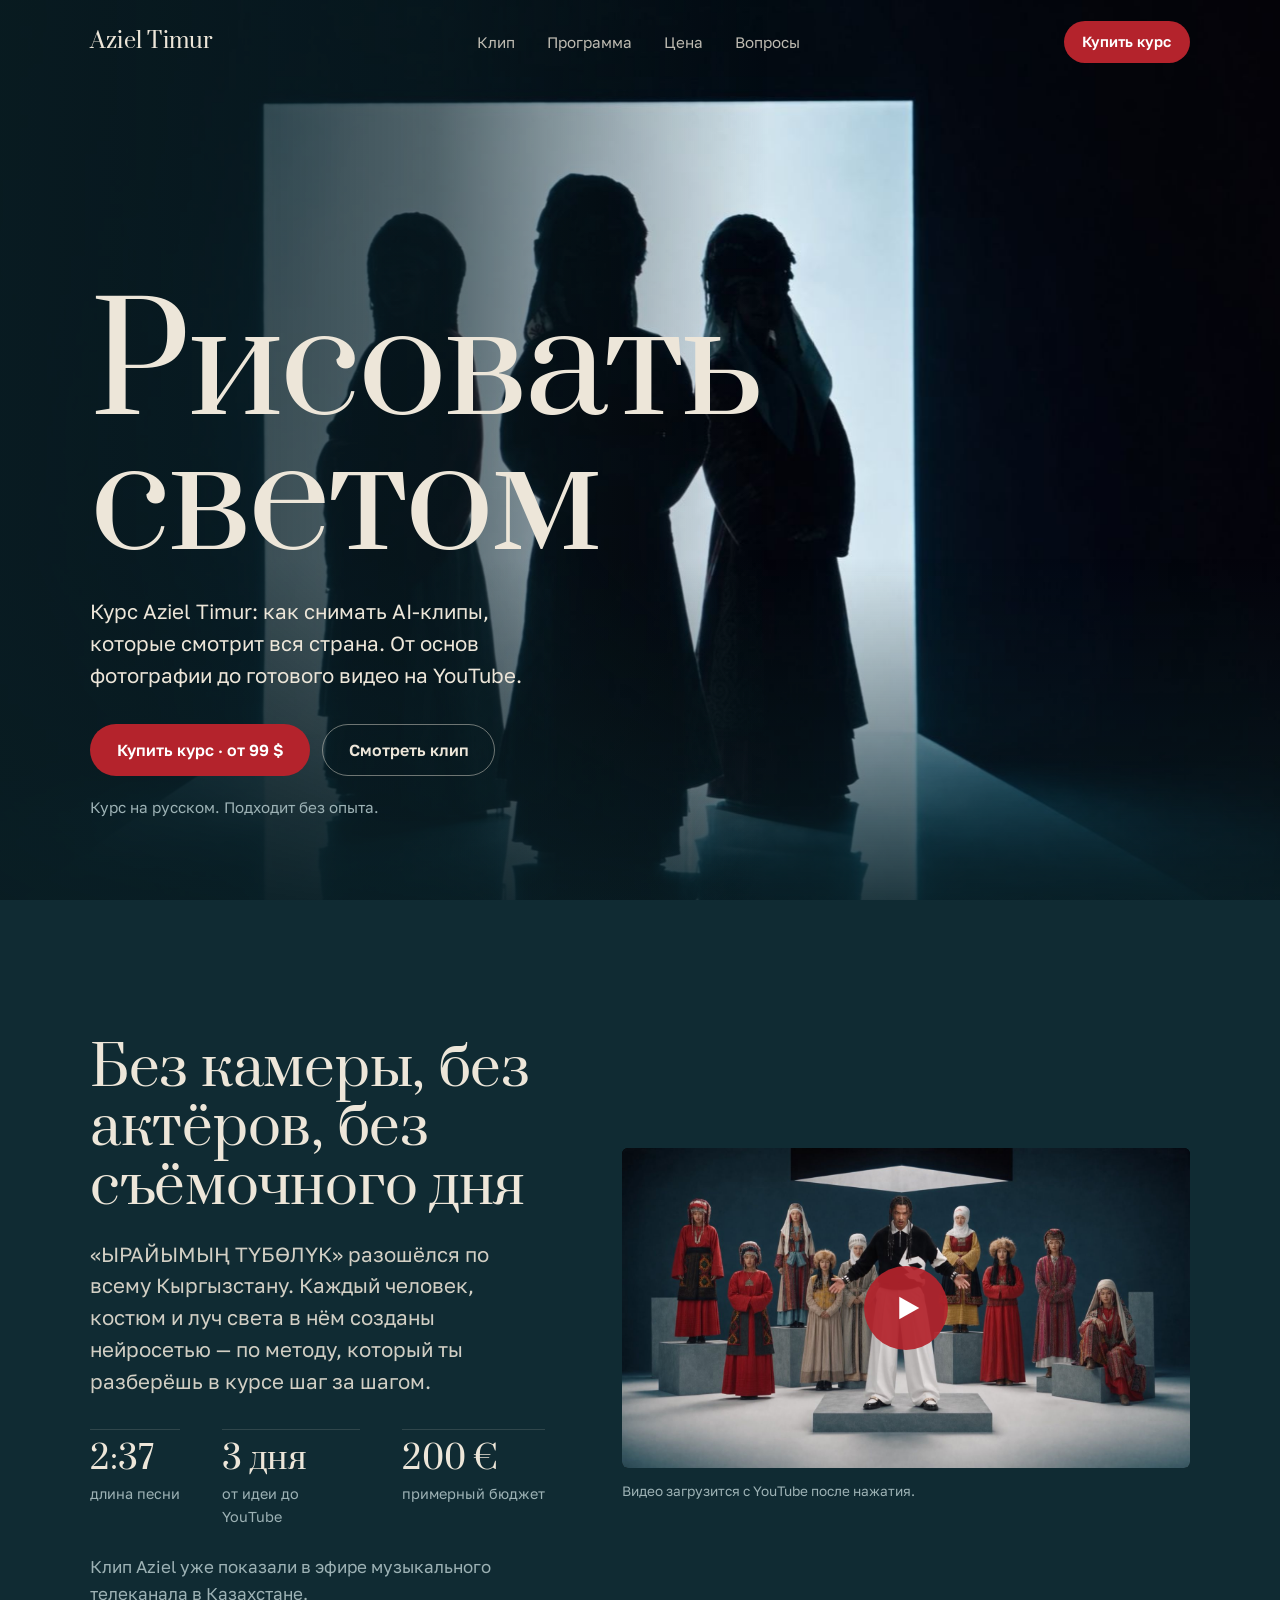
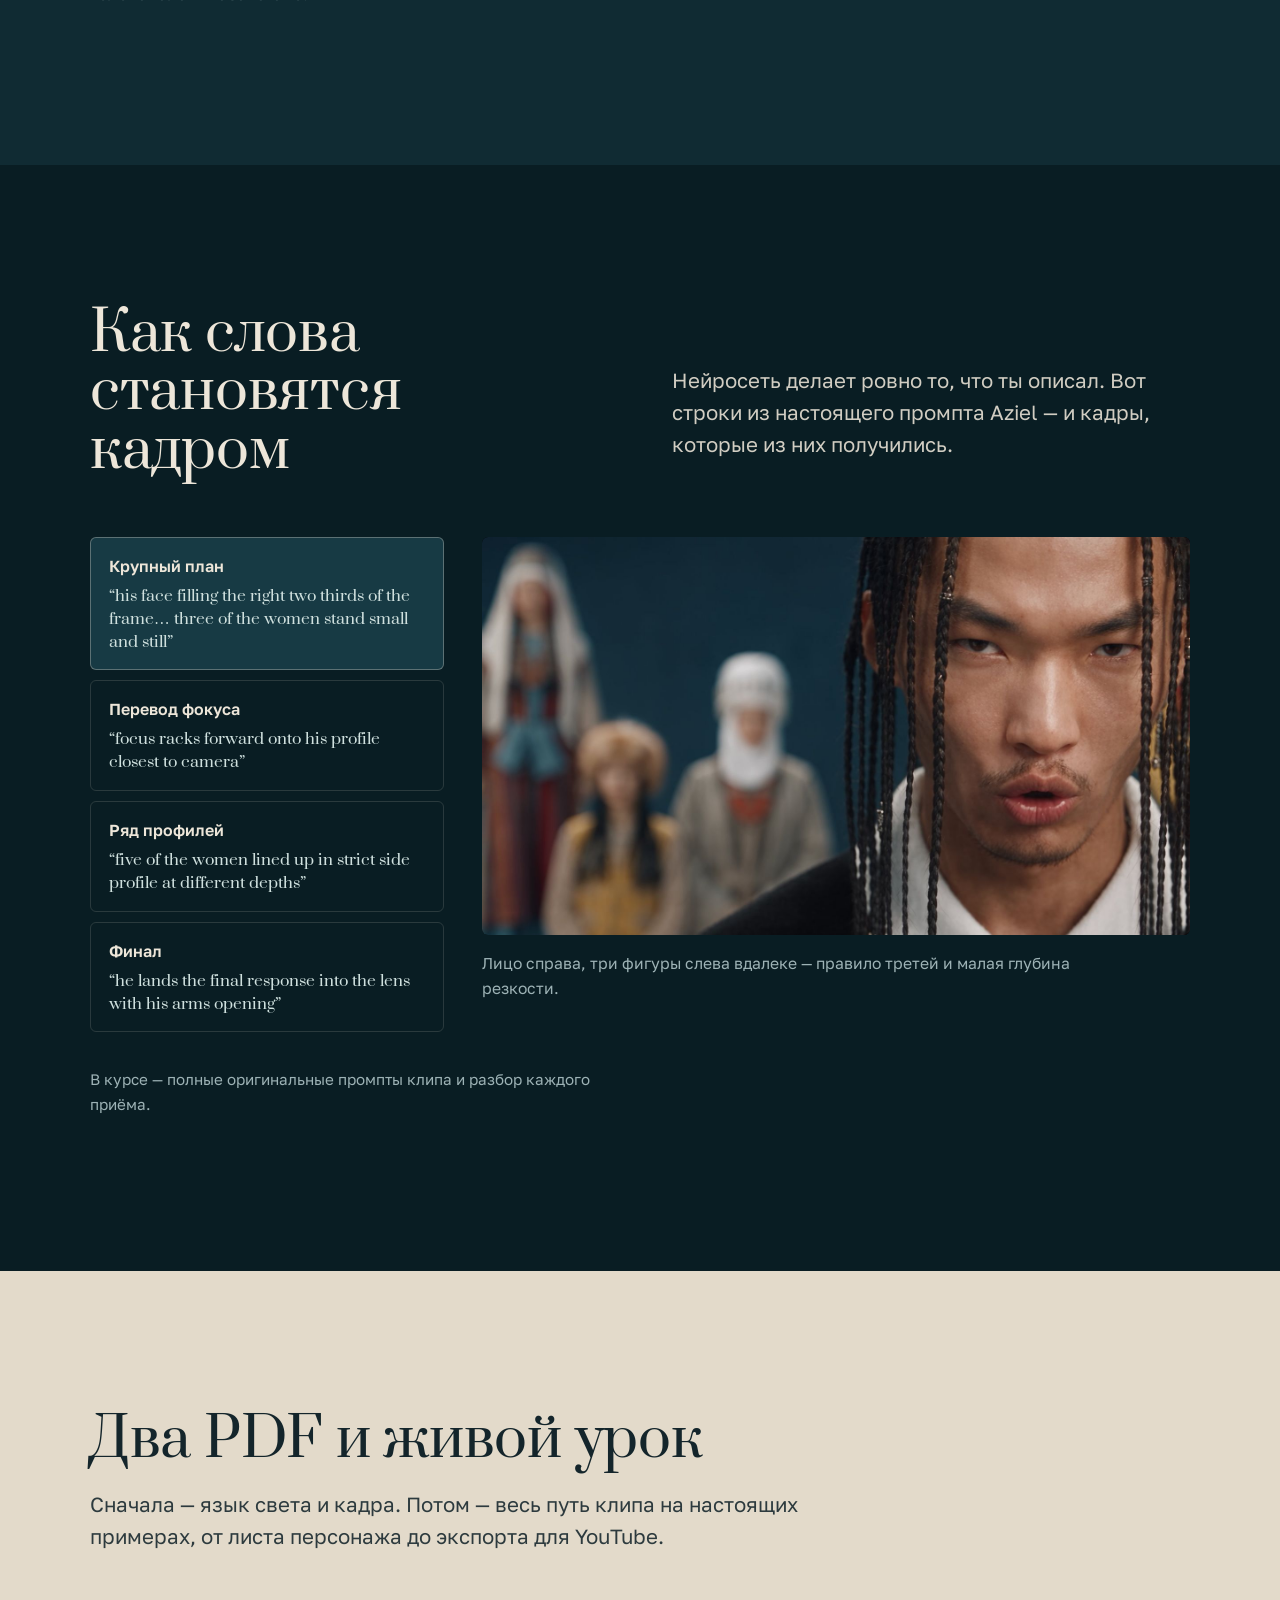
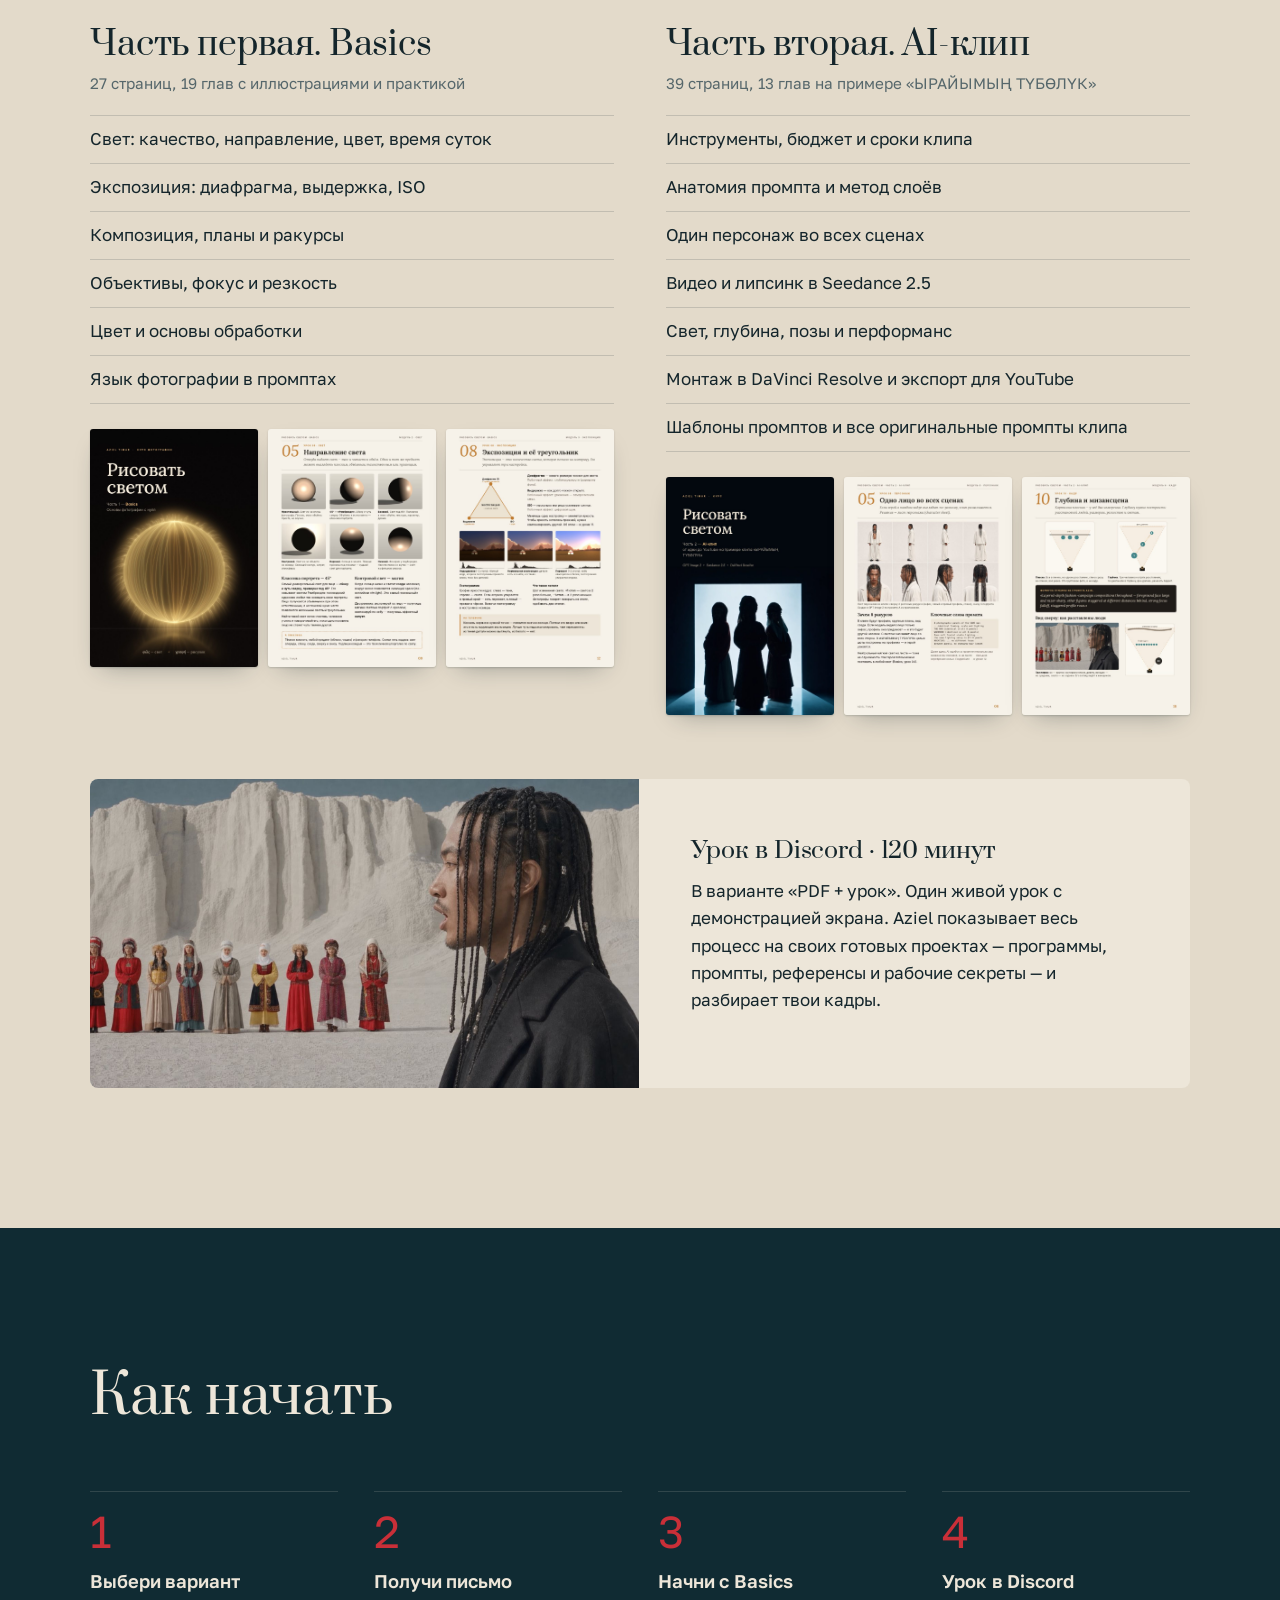
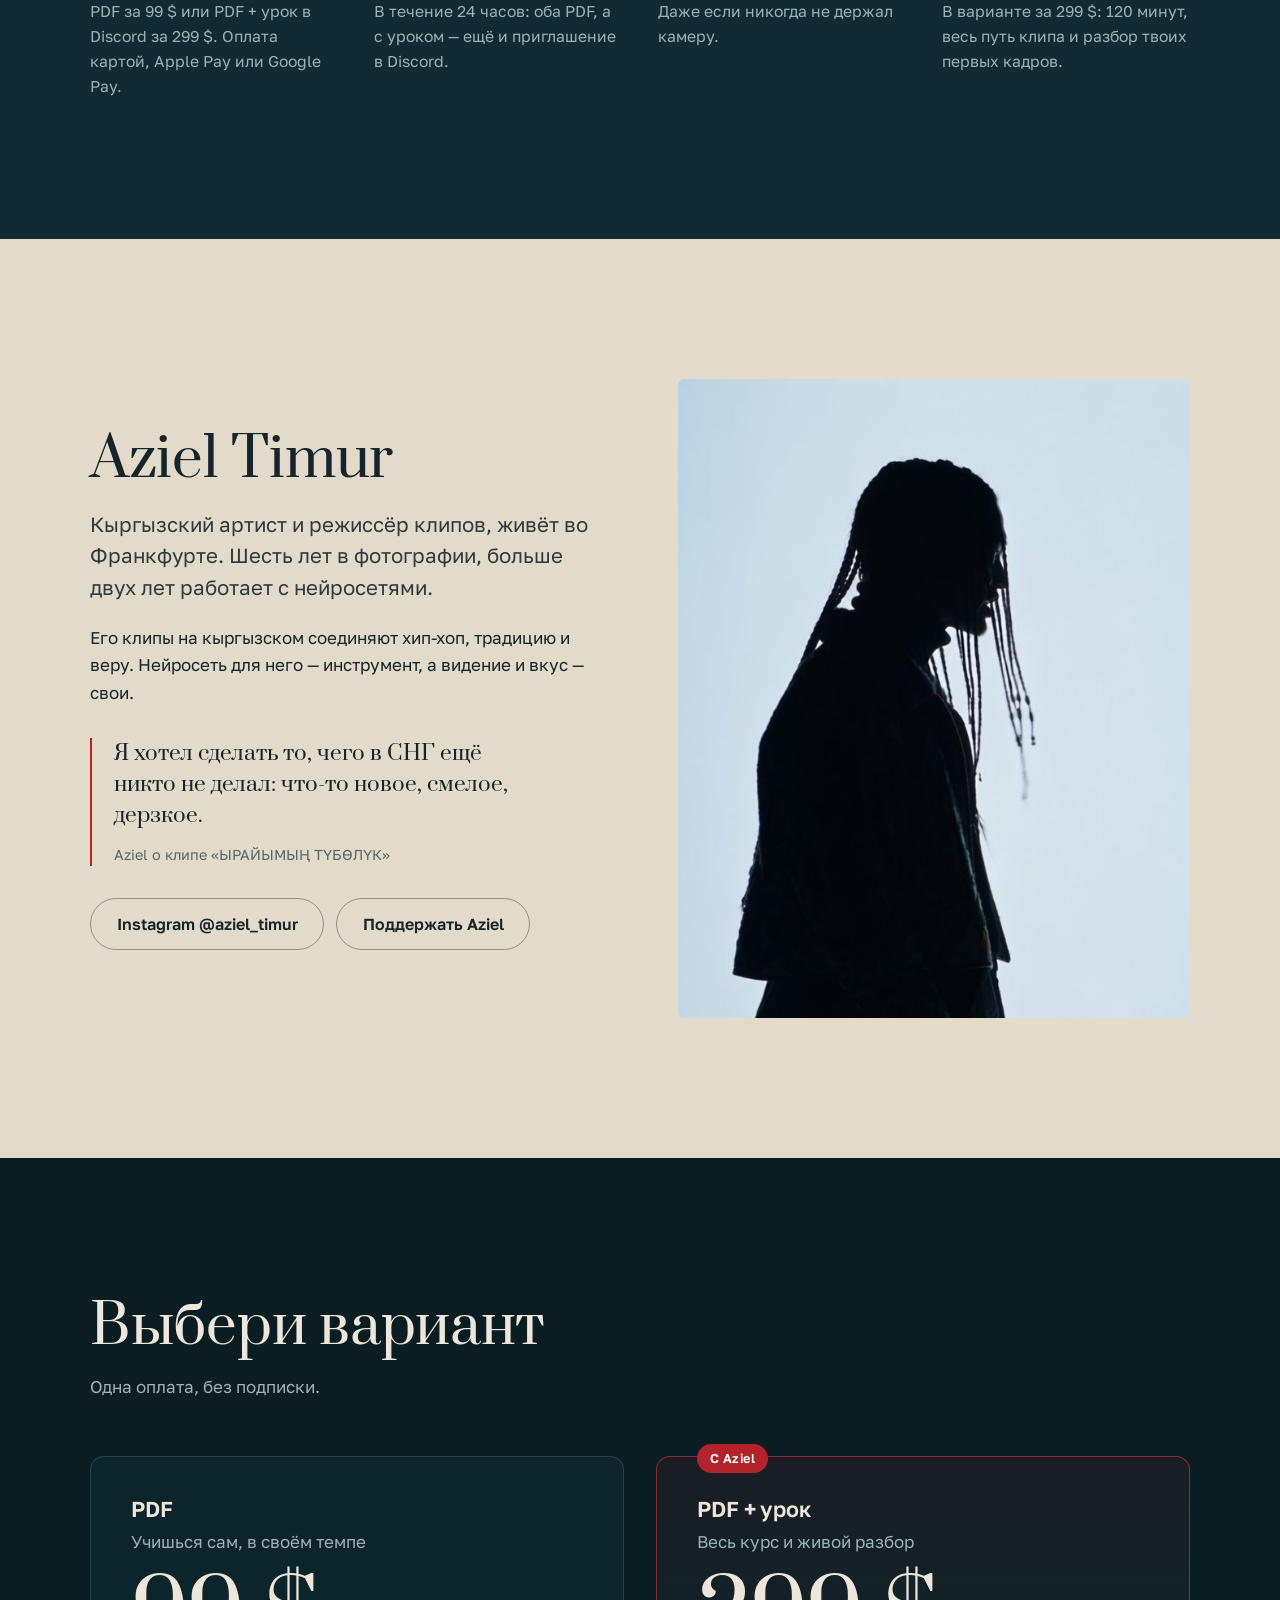
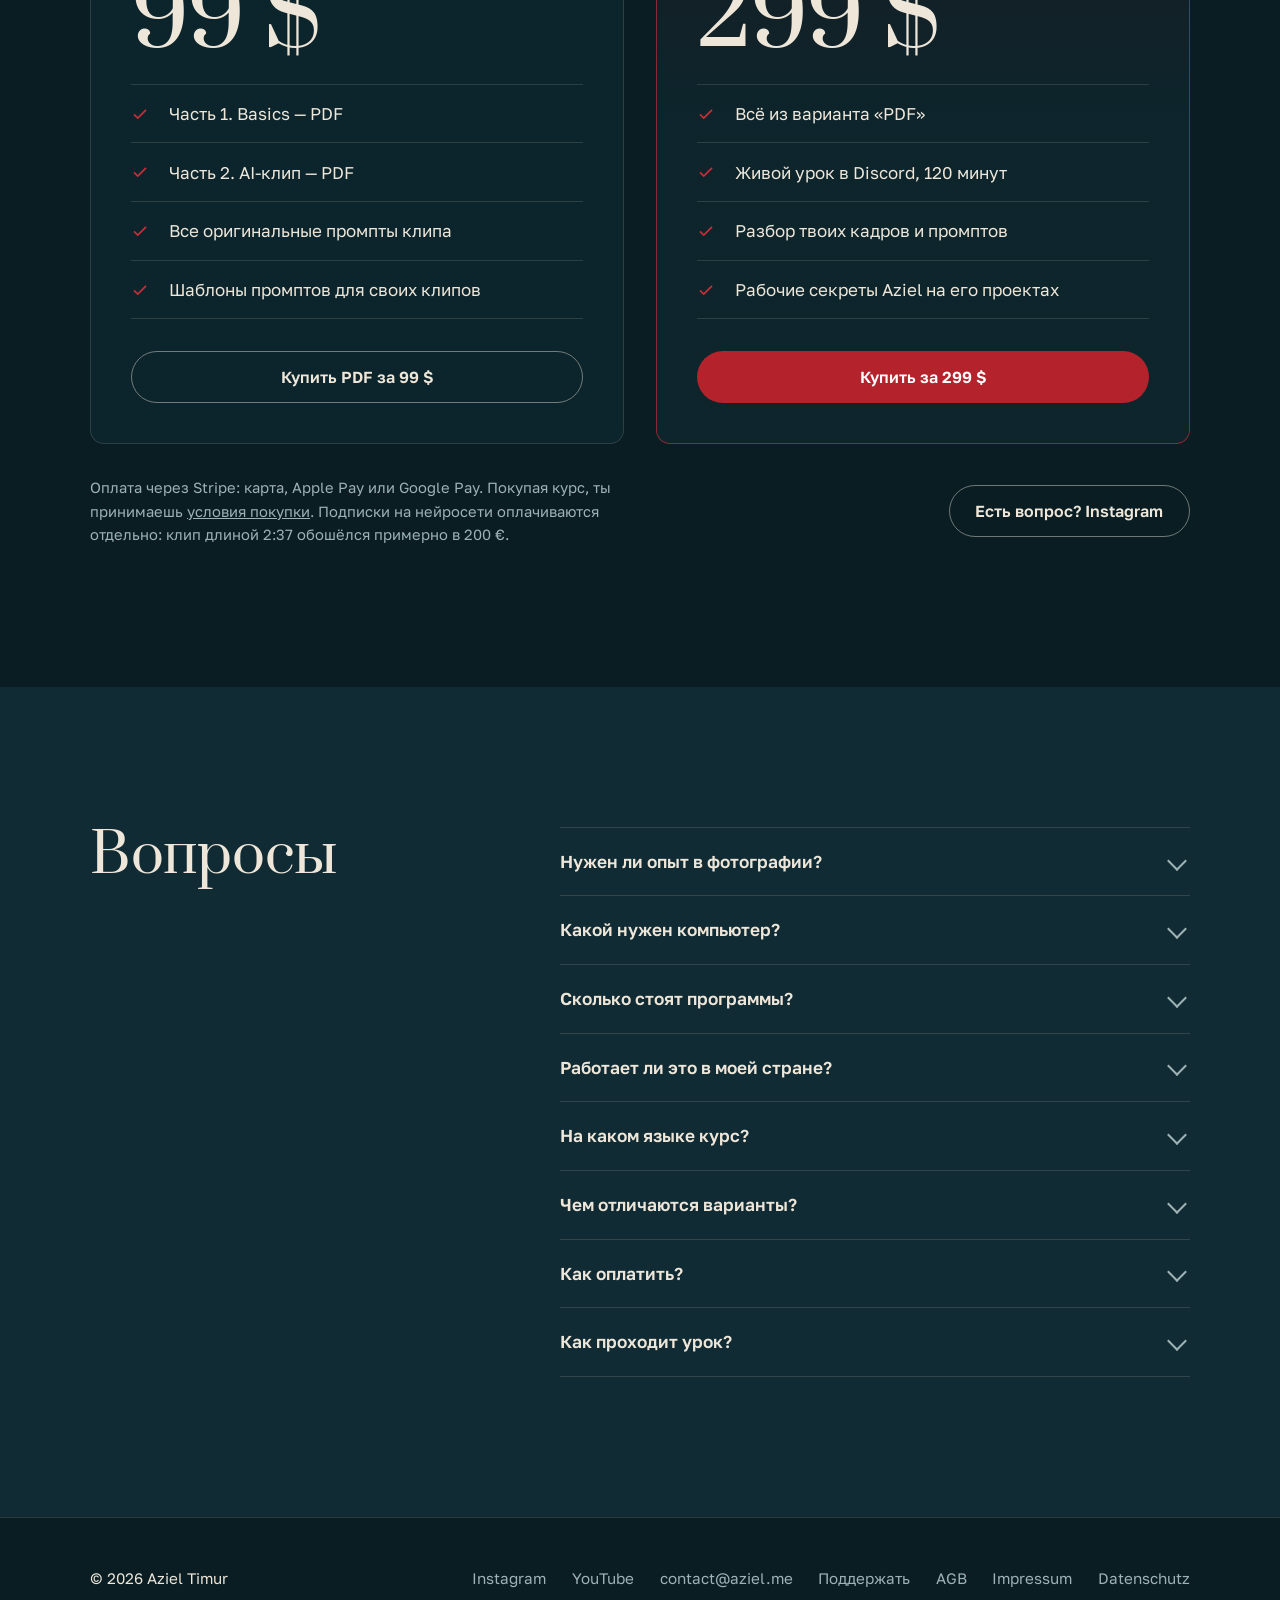
==== index.html @ 2e93e38a "Zwei Varianten: PDF (99 $) und PDF + Lektion (299 $) – vorbereitet - Preisblock mit zwei Karten, Her" ====
<!doctype html>
<html lang="ru">
<head>
<meta charset="utf-8">
<meta name="viewport" content="width=device-width, initial-scale=1">
<title>Рисовать светом — курс Aziel Timur по AI-клипам</title>
<meta name="description" content="Курс Aziel Timur: от основ фотографии до AI-клипа на YouTube. Два PDF и живой урок в Discord на 120 минут на примере клипа «ЫРАЙЫМЫҢ ТҮБӨЛҮК».">
<meta name="theme-color" content="#091D23">
<link rel="canonical" href="https://aziel.me/">
<meta property="og:type" content="website">
<meta property="og:url" content="https://aziel.me/">
<meta property="og:title" content="Рисовать светом — курс Aziel Timur">
<meta property="og:description" content="Как снимать AI-клипы, которые смотрит вся страна. От основ фотографии до готового видео на YouTube.">
<meta property="og:image" content="https://aziel.me/assets/img/og.jpg">
<meta property="og:locale" content="ru_RU">
<meta name="twitter:card" content="summary_large_image">
<link rel="icon" href="favicon.svg" type="image/svg+xml">
<link rel="preload" href="assets/fonts/prata.woff" as="font" type="font/woff" crossorigin>
<link rel="preload" href="assets/fonts/golos.woff" as="font" type="font/woff" crossorigin>
<link rel="stylesheet" href="assets/css/style.css">
<script type="application/ld+json">
{"@context":"https://schema.org","@type":"Course","name":"Рисовать светом","description":"Курс по фотографии и AI-клипам: два PDF и живой урок в Discord на 120 минут.","inLanguage":"ru","provider":{"@type":"Person","name":"Aziel Timur","url":"https://aziel.me","sameAs":["https://www.instagram.com/aziel_timur"]},"offers":{"@type":"AggregateOffer","lowPrice":"99","highPrice":"299","offerCount":"2","priceCurrency":"USD","url":"https://aziel.me/#price","availability":"https://schema.org/InStock"}}
</script>
</head>
<body>
<a class="skip" href="#main">К содержанию</a>

<header class="nav">
  <div class="wrap">
    <a class="logo" href="#top">Aziel Timur</a>
    <ul>
      <li><a href="#clip">Клип</a></li>
      <li><a href="#program">Программа</a></li>
      <li><a href="#price">Цена</a></li>
      <li><a href="#faq">Вопросы</a></li>
    </ul>
    <a class="btn btn-red" href="#price">Купить курс</a>
  </div>
</header>

<main id="main">

<section class="hero" id="top">
  <picture>
    <source media="(max-width:700px)" srcset="assets/img/hero-portal-m.jpg">
    <img src="assets/img/hero-portal.jpg" alt="Три женщины в кыргызских национальных костюмах — силуэты на фоне светящегося проёма. Кадр из клипа Aziel." fetchpriority="high">
  </picture>
  <div class="wrap">
    <h1>Рисовать светом</h1>
    <p class="lead">Курс Aziel Timur: как снимать AI-клипы, которые смотрит вся страна. От основ фотографии до готового видео на YouTube.</p>
    <div class="actions">
      <a class="btn btn-red" href="#price">Купить курс · от 99 $</a>
      <a class="btn btn-ghost" href="#clip">Смотреть клип</a>
    </div>
    <p class="note">Курс на русском. Подходит без опыта.</p>
  </div>
</section>

<section class="clip" id="clip">
  <div class="wrap grid">
    <div>
      <h2>Без камеры, без актёров, без съёмочного дня</h2>
      <p class="lead">«ЫРАЙЫМЫҢ ТҮБӨЛҮК» разошёлся по всему Кыргызстану. Каждый человек, костюм и луч света в нём созданы нейросетью — по методу, который ты разберёшь в курсе шаг за шагом.</p>
      <dl class="facts">
        <div><dt>2:37</dt><dd>длина песни</dd></div>
        <div><dt>3 дня</dt><dd>от идеи до YouTube</dd></div>
        <div><dt>200 €</dt><dd>примерный бюджет</dd></div>
      </dl>
      <p class="muted">Клип Aziel уже показали в эфире музыкального телеканала в Казахстане.</p>
    </div>
    <div>
      <div class="video" id="video">
        <button type="button" aria-label="Смотреть клип «ЫРАЙЫМЫҢ ТҮБӨЛҮК» на YouTube">
          <img src="assets/img/clip-final.jpg" alt="" loading="lazy">
          <span class="play"><svg viewBox="0 0 24 24" aria-hidden="true"><path d="M5 3l16 9-16 9z"/></svg></span>
        </button>
      </div>
      <p class="video-cap">Видео загрузится с YouTube после нажатия.</p>
    </div>
  </div>
</section>

<section class="frames" aria-labelledby="frames-h">
  <div class="wrap">
    <div class="head">
      <h2 id="frames-h">Как слова становятся кадром</h2>
      <p class="lead">Нейросеть делает ровно то, что ты описал. Вот строки из настоящего промпта Aziel — и кадры, которые из них получились.</p>
    </div>
    <div class="stage">
      <ul class="picker" role="list">
        <li><button type="button" aria-pressed="true" data-i="0"><span class="name">Крупный план</span><span class="line" lang="en">“his face filling the right two thirds of the frame… three of the women stand small and still”</span></button></li>
        <li><button type="button" aria-pressed="false" data-i="1"><span class="name">Перевод фокуса</span><span class="line" lang="en">“focus racks forward onto his profile closest to camera”</span></button></li>
        <li><button type="button" aria-pressed="false" data-i="2"><span class="name">Ряд профилей</span><span class="line" lang="en">“five of the women lined up in strict side profile at different depths”</span></button></li>
        <li><button type="button" aria-pressed="false" data-i="3"><span class="name">Финал</span><span class="line" lang="en">“he lands the final response into the lens with his arms opening”</span></button></li>
      </ul>
      <figure class="screen">
        <div class="frame">
          <img class="on" src="assets/img/shot-closeup.jpg" alt="Крупный план героя справа, три женщины размыты слева вдалеке">
          <img src="assets/img/shot-rackfocus.jpg" alt="Профиль героя в фокусе, женщины размыты за ним" loading="lazy">
          <img src="assets/img/shot-profiles.jpg" alt="Ряд женских профилей в национальных головных уборах, уходящий в глубину" loading="lazy">
          <img src="assets/img/clip-final.jpg" alt="Герой с раскрытыми руками перед девятью женщинами в студии" loading="lazy">
        </div>
        <figcaption id="frame-cap" aria-live="polite">Лицо справа, три фигуры слева вдалеке — правило третей и малая глубина резкости.</figcaption>
      </figure>
    </div>
    <p class="foot">В курсе — полные оригинальные промпты клипа и разбор каждого приёма.</p>
  </div>
</section>

<section class="program light" id="program">
  <div class="wrap">
    <h2>Два PDF и живой урок</h2>
    <p class="lead">Сначала — язык света и кадра. Потом — весь путь клипа на настоящих примерах, от листа персонажа до экспорта для YouTube.</p>
    <div class="parts">
      <article class="part">
        <h3>Часть первая. Basics</h3>
        <p class="meta">27 страниц, 19 глав с иллюстрациями и практикой</p>
        <ul>
          <li>Свет: качество, направление, цвет, время суток</li>
          <li>Экспозиция: диафрагма, выдержка, ISO</li>
          <li>Композиция, планы и ракурсы</li>
          <li>Объективы, фокус и резкость</li>
          <li>Цвет и основы обработки</li>
          <li>Язык фотографии в промптах</li>
        </ul>
        <div class="pages">
          <img src="assets/img/p1-1.jpg" alt="Обложка первой части курса" loading="lazy">
          <img src="assets/img/p1-9.jpg" alt="Страница главы о направлении света" loading="lazy">
          <img src="assets/img/p1-12.jpg" alt="Страница главы об экспозиции" loading="lazy">
        </div>
      </article>
      <article class="part">
        <h3>Часть вторая. AI-клип</h3>
        <p class="meta">39 страниц, 13 глав на примере «ЫРАЙЫМЫҢ ТҮБӨЛҮК»</p>
        <ul>
          <li>Инструменты, бюджет и сроки клипа</li>
          <li>Анатомия промпта и метод слоёв</li>
          <li>Один персонаж во всех сценах</li>
          <li>Видео и липсинк в Seedance 2.5</li>
          <li>Свет, глубина, позы и перформанс</li>
          <li>Монтаж в DaVinci Resolve и экспорт для YouTube</li>
          <li>Шаблоны промптов и все оригинальные промпты клипа</li>
        </ul>
        <div class="pages">
          <img src="assets/img/p2-1.jpg" alt="Обложка второй части курса" loading="lazy">
          <img src="assets/img/p2-8.jpg" alt="Страница главы о листе персонажа" loading="lazy">
          <img src="assets/img/p2-18.jpg" alt="Страница главы о глубине кадра" loading="lazy">
        </div>
      </article>
    </div>
    <div class="live">
      <img src="assets/img/desert-planes.jpg" alt="Герой в профиле на первом плане, девять женщин в национальных костюмах перед меловой скалой" loading="lazy">
      <div class="txt">
        <h3>Урок в Discord · 120 минут</h3>
        <p>В варианте «PDF + урок». Один живой урок с демонстрацией экрана. Aziel показывает весь процесс на своих готовых проектах — программы, промпты, референсы и рабочие секреты — и разбирает твои кадры.</p>
      </div>
    </div>
  </div>
</section>

<section class="how" aria-labelledby="how-h">
  <div class="wrap">
    <h2 id="how-h">Как начать</h2>
    <ol class="steps">
      <li><h3>Выбери вариант</h3><p>PDF за 99 $ или PDF + урок в Discord за 299 $. Оплата картой, Apple Pay или Google Pay.</p></li>
      <li><h3>Получи письмо</h3><p>В течение 24 часов: оба PDF, а с уроком — ещё и приглашение в Discord.</p></li>
      <li><h3>Начни с Basics</h3><p>Даже если никогда не держал камеру.</p></li>
      <li><h3>Урок в Discord</h3><p>В варианте за 299 $: 120 минут, весь путь клипа и разбор твоих первых кадров.</p></li>
    </ol>
  </div>
</section>

<section class="about light" aria-labelledby="about-h">
  <div class="wrap grid">
    <div>
      <h2 id="about-h">Aziel Timur</h2>
      <p class="lead" style="margin-top:1.2rem">Кыргызский артист и режиссёр клипов, живёт во Франкфурте. Шесть лет в фотографии, больше двух лет работает с нейросетями.</p>
      <p>Его клипы на кыргызском соединяют хип-хоп, традицию и веру. Нейросеть для него — инструмент, а видение и вкус — свои.</p>
      <blockquote>Я хотел сделать то, чего в СНГ ещё никто не делал: что-то новое, смелое, дерзкое.<footer>Aziel о клипе «ЫРАЙЫМЫҢ ТҮБӨЛҮК»</footer></blockquote>
      <p style="margin-top:2rem; display:flex; flex-wrap:wrap; gap:12px"><a class="btn btn-ghost" href="https://www.instagram.com/aziel_timur" rel="noopener">Instagram @aziel_timur</a><a class="btn btn-ghost" href="support/">Поддержать Aziel</a></p>
    </div>
    <figure><img src="assets/img/about-silhouette.jpg" alt="Силуэт героя клипов Aziel на фоне светлого неба — кадр из клипа «ПАДЫШАМ»" loading="lazy"></figure>
  </div>
</section>

<section class="price" id="price" aria-labelledby="price-h">
  <div class="wrap">
    <h2 id="price-h">Выбери вариант</h2>
    <p class="muted" style="margin-top:1rem">Одна оплата, без подписки.</p>
    <div class="plans">
      <article class="plan">
        <h3>PDF</h3>
        <p class="plan-sub">Учишься сам, в своём темпе</p>
        <div class="amount">99 $</div>
        <ul class="incl">
          <li><svg viewBox="0 0 24 24" aria-hidden="true"><path d="M4 12.5l5 5L20 6.5"/></svg><span>Часть 1. Basics — PDF</span></li>
          <li><svg viewBox="0 0 24 24" aria-hidden="true"><path d="M4 12.5l5 5L20 6.5"/></svg><span>Часть 2. AI-клип — PDF</span></li>
          <li><svg viewBox="0 0 24 24" aria-hidden="true"><path d="M4 12.5l5 5L20 6.5"/></svg><span>Все оригинальные промпты клипа</span></li>
          <li><svg viewBox="0 0 24 24" aria-hidden="true"><path d="M4 12.5l5 5L20 6.5"/></svg><span>Шаблоны промптов для своих клипов</span></li>
        </ul>
        <div class="actions">
          <a class="btn btn-ghost" href="PDF_LINK" rel="noopener">Купить PDF за 99 $</a>
        </div>
      </article>
      <article class="plan plan-main">
        <span class="plan-tag">С Aziel</span>
        <h3>PDF + урок</h3>
        <p class="plan-sub">Весь курс и живой разбор</p>
        <div class="amount">299 $</div>
        <ul class="incl">
          <li><svg viewBox="0 0 24 24" aria-hidden="true"><path d="M4 12.5l5 5L20 6.5"/></svg><span>Всё из варианта «PDF»</span></li>
          <li><svg viewBox="0 0 24 24" aria-hidden="true"><path d="M4 12.5l5 5L20 6.5"/></svg><span>Живой урок в Discord, 120 минут</span></li>
          <li><svg viewBox="0 0 24 24" aria-hidden="true"><path d="M4 12.5l5 5L20 6.5"/></svg><span>Разбор твоих кадров и промптов</span></li>
          <li><svg viewBox="0 0 24 24" aria-hidden="true"><path d="M4 12.5l5 5L20 6.5"/></svg><span>Рабочие секреты Aziel на его проектах</span></li>
        </ul>
        <div class="actions">
          <a class="btn btn-red" href="https://buy.stripe.com/cNidR94eJ7K4avBf6o7Re00?locale=ru" rel="noopener">Купить за 299 $</a>
        </div>
      </article>
    </div>
    <div class="plans-foot">
      <p class="small">Оплата через Stripe: карта, Apple Pay или Google Pay. Покупая курс, ты принимаешь <a href="agb.html#ru">условия покупки</a>. Подписки на нейросети оплачиваются отдельно: клип длиной 2:37 обошёлся примерно в 200 €.</p>
      <a class="btn btn-ghost" href="https://ig.me/m/aziel_timur" rel="noopener">Есть вопрос? Instagram</a>
    </div>
  </div>
</section>

<section class="faq" id="faq" aria-labelledby="faq-h">
  <div class="wrap grid">
    <h2 id="faq-h">Вопросы</h2>
    <div>
      <details><summary>Нужен ли опыт в фотографии?</summary><p>Нет. Часть 1 начинается с нуля: что такое свет, кадр и экспозиция. Этот язык потом превращается в точные промпты.</p></details>
      <details><summary>Какой нужен компьютер?</summary><p>Mac или Windows. Картинки и видео генерируются в браузере — в Adobe Firefly и Higgsfield, монтаж — в бесплатной версии DaVinci Resolve.</p></details>
      <details><summary>Сколько стоят программы?</summary><p>Firefly: 4000 кредитов за 10 €, это около 50 кадров. Higgsfield: тариф Ultra за 79 $ в месяц. DaVinci Resolve — бесплатно. В курсе есть формула, по которой ты посчитаешь бюджет своего клипа.</p></details>
      <details><summary>Работает ли это в моей стране?</summary><p>Доступ к сервисам зависит от страны. Seedance — модель ByteDance, в Китае она доступна через сервис 即梦 (Jimeng). Напиши Aziel, где ты находишься, — он подскажет, с чего начать.</p></details>
      <details><summary>На каком языке курс?</summary><p>PDF и урок — на русском. Промпты пишутся на английском, текст песни — на языке песни.</p></details>
      <details><summary>Чем отличаются варианты?</summary><p>«PDF» — обе части курса, все промпты и шаблоны: учишься сам. «PDF + урок» — плюс 2 часа в Discord с Aziel: он показывает процесс на своих проектах и разбирает твои кадры. Начал с PDF и захотел урок — напиши Aziel.</p></details>
      <details><summary>Как оплатить?</summary><p>Кнопкой «Купить» в нужном варианте: картой, Apple Pay или Google Pay через Stripe. Stripe может показать цену в твоей валюте. Если карта не проходит, напиши Aziel в Instagram — найдёте другой способ.</p></details>
      <details><summary>Как проходит урок?</summary><p>Один урок на 120 минут в Discord, с демонстрацией экрана. Время выбираете вместе. Aziel показывает весь процесс на своих готовых проектах — от листа персонажа до монтажа — и отвечает на вопросы.</p></details>
    </div>
  </div>
</section>

</main>

<footer class="site">
  <div class="wrap">
    <span>© 2026 Aziel Timur</span>
    <nav aria-label="Контакты и правовая информация">
      <a href="https://www.instagram.com/aziel_timur" rel="noopener">Instagram</a>
      <a href="https://www.youtube.com/watch?v=KwhI8lrwSGo" rel="noopener">YouTube</a>
      <a href="mailto:contact@aziel.me">contact@aziel.me</a>
      <a href="support/">Поддержать</a>
      <a href="agb.html">AGB</a>
      <a href="impressum.html">Impressum</a>
      <a href="datenschutz.html">Datenschutz</a>
    </nav>
  </div>
</footer>

<script src="assets/js/main.js" defer></script>
</body>
</html>
---- assets/css/style.css ----
/* Aziel Timur — «Рисовать светом» */
@font-face{ font-family:"Prata"; src:url("../fonts/prata.woff") format("woff"); font-weight:400; font-style:normal; font-display:swap }
@font-face{ font-family:"Golos Text"; src:url("../fonts/golos.woff") format("woff"); font-weight:400 900; font-style:normal; font-display:swap }

:root{
  --petrol:#102B33;
  --petrol-deep:#091D23;
  --petrol-raise:#173A44;
  --bone:#EDE6D9;
  --chalk:#E3DACA;
  --ink:#14252B;
  --mist:#9DB2B5;
  --crimson:#B4232C;
  --crimson-hi:#C92F38;
  --line-dark:rgba(237,230,217,.14);
  --line-light:rgba(20,37,43,.16);
  --serif:"Prata", Georgia, serif;
  --sans:"Golos Text", system-ui, -apple-system, "Segoe UI", sans-serif;
  --wrap:1180px;
  --gut:clamp(16px, 4vw, 40px);
}
*{ box-sizing:border-box }
html{ scroll-behavior:smooth; -webkit-text-size-adjust:100% }
@media (prefers-reduced-motion:reduce){ html{ scroll-behavior:auto } }
body{ margin:0; background:var(--petrol); color:var(--bone); font-family:var(--sans); font-size:1.0625rem; line-height:1.6; -webkit-font-smoothing:antialiased }
img{ max-width:100%; display:block }
a{ color:inherit }
:focus-visible{ outline:2px solid var(--bone); outline-offset:3px; border-radius:2px }
.light :focus-visible{ outline-color:var(--ink) }
.wrap{ max-width:var(--wrap); margin:0 auto; padding:0 var(--gut) }
.skip{ position:absolute; left:-999px; top:8px; background:var(--bone); color:var(--ink); padding:8px 14px; z-index:50 }
.skip:focus{ left:8px }

h1,h2,h3{ font-family:var(--serif); font-weight:400; margin:0; letter-spacing:-.005em }
h2{ font-size:clamp(2rem, 4.6vw, 3.4rem); line-height:1.08; max-width:18ch }
h3{ font-size:1.45rem; line-height:1.2 }
p{ margin:0 0 1em; max-width:62ch }
.lead{ font-size:clamp(1.1rem, 1.6vw, 1.3rem); line-height:1.55; color:var(--bone); opacity:.88 }
.muted{ color:var(--mist) }
section{ padding:clamp(72px, 11vw, 140px) 0 }

/* buttons */
.btn{ display:inline-flex; align-items:center; justify-content:center; gap:.6em; min-height:52px; padding:0 1.6em; border-radius:999px;
  font:600 1rem/1 var(--sans); text-decoration:none; border:1.5px solid transparent; cursor:pointer; transition:background .2s, color .2s, border-color .2s }
.btn-red{ background:var(--crimson); color:#fff }
.btn-red:hover{ background:var(--crimson-hi) }
.btn-ghost{ border-color:rgba(237,230,217,.45); color:var(--bone); background:transparent }
.btn-ghost:hover{ border-color:var(--bone); background:rgba(237,230,217,.06) }
.light .btn-ghost{ border-color:rgba(20,37,43,.4); color:var(--ink) }
.light .btn-ghost:hover{ border-color:var(--ink); background:rgba(20,37,43,.05) }

/* nav */
.nav{ position:absolute; inset:0 0 auto 0; z-index:10 }
.nav .wrap{ display:flex; align-items:center; justify-content:space-between; height:84px }
.logo{ font-family:var(--serif); font-size:1.35rem; text-decoration:none; letter-spacing:.01em }
.nav ul{ display:flex; gap:2rem; list-style:none; margin:0; padding:0; font-size:.95rem }
.nav ul a{ text-decoration:none; opacity:.8 }
.nav ul a:hover{ opacity:1 }
.nav .btn{ min-height:42px; padding:0 1.2em; font-size:.92rem }
@media (max-width:860px){ .nav ul{ display:none } }

/* hero */
.hero{ position:relative; min-height:100svh; padding:0; background:var(--petrol-deep); overflow:hidden; display:flex; align-items:flex-end }
.hero picture, .hero picture img{ position:absolute; inset:0; width:100%; height:100%; object-fit:cover; object-position:62% 50% }
.hero::after{ content:""; position:absolute; inset:0; background:
  linear-gradient(90deg, rgba(9,29,35,.92) 0%, rgba(9,29,35,.65) 34%, rgba(9,29,35,0) 60%),
  linear-gradient(0deg, rgba(9,29,35,.85) 0%, rgba(9,29,35,0) 38%) }
.hero .wrap{ position:relative; z-index:2; width:100%; padding-bottom:clamp(48px, 9vh, 110px) }
.hero h1{ font-size:clamp(3.6rem, 11.5vw, 10.5rem); line-height:.92; letter-spacing:-.02em; max-width:7ch }
.hero .lead{ max-width:34ch; margin:1.6rem 0 2rem }
.hero .actions{ display:flex; flex-wrap:wrap; gap:12px }
.hero .note{ margin:1.2rem 0 0; font-size:.95rem; color:var(--mist) }
@media (max-width:700px){
  .hero{ align-items:flex-end }
  .hero picture img{ object-position:50% 30% }
  .hero::after{ background:linear-gradient(0deg, rgba(9,29,35,.97) 0%, rgba(9,29,35,.88) 42%, rgba(9,29,35,.1) 72%) }
}
/* the one orchestrated moment: the light comes on */
@media (prefers-reduced-motion:no-preference){
  .hero picture img{ animation:lightOn 2.4s cubic-bezier(.2,.6,.2,1) both }
  .hero h1, .hero .lead, .hero .actions, .hero .note{ animation:rise 1.1s cubic-bezier(.2,.7,.2,1) both }
  .hero .lead{ animation-delay:.35s } .hero .actions{ animation-delay:.5s } .hero .note{ animation-delay:.6s }
}
@keyframes lightOn{ from{ filter:brightness(.15) saturate(.6) } to{ filter:none } }
@keyframes rise{ from{ opacity:0; transform:translateY(18px) } to{ opacity:1; transform:none } }

/* clip */
.clip .grid{ display:grid; grid-template-columns:1fr 1.25fr; gap:clamp(32px, 6vw, 80px); align-items:center }
.clip h2{ margin-bottom:1.4rem }
.facts{ display:grid; grid-template-columns:repeat(3, auto); justify-content:start; gap:1.2rem 2.6rem; margin:2rem 0 1.6rem; padding:0 }
.facts div{ border-top:1px solid var(--line-dark); padding-top:.8rem }
.facts dt{ font-family:var(--serif); font-size:2rem; line-height:1 }
.facts dd{ margin:.4rem 0 0; font-size:.9rem; color:var(--mist) }
.video{ position:relative; aspect-ratio:16/9; border-radius:6px; overflow:hidden; background:#000 }
.video button{ all:unset; cursor:pointer; position:absolute; inset:0; display:block }
.video button img{ width:100%; height:100%; object-fit:cover; transition:transform .6s ease }
.video button:hover img{ transform:scale(1.02) }
.video .play{ position:absolute; left:50%; top:50%; width:84px; height:84px; margin:-42px 0 0 -42px; border-radius:50%; background:rgba(180,35,44,.92); display:grid; place-items:center }
.video .play svg{ width:30px; margin-left:5px; fill:#fff }
.video button:focus-visible{ outline:2px solid var(--bone); outline-offset:-4px }
.video iframe{ position:absolute; inset:0; width:100%; height:100%; border:0 }
.video-cap{ font-size:.85rem; color:var(--mist); margin-top:.8rem }
@media (max-width:860px){ .clip .grid{ grid-template-columns:1fr } .facts{ grid-template-columns:repeat(3, 1fr); gap:1rem } .facts dt{ font-size:1.6rem } }

/* words → frame */
.frames{ background:var(--petrol-deep) }
.frames .head{ display:grid; grid-template-columns:1fr 1fr; gap:2rem 4rem; align-items:end; margin-bottom:clamp(32px, 5vw, 56px) }
.frames .stage{ display:grid; grid-template-columns:minmax(260px, 1fr) 2fr; gap:clamp(20px, 3vw, 40px); align-items:start }
.picker{ display:flex; flex-direction:column; gap:10px; margin:0; padding:0; list-style:none }
.picker button{ all:unset; box-sizing:border-box; width:100%; cursor:pointer; padding:16px 18px; border-radius:6px; border:1px solid var(--line-dark); transition:background .2s, border-color .2s }
.picker button:hover{ background:rgba(237,230,217,.04) }
.picker button[aria-pressed="true"]{ background:var(--petrol-raise); border-color:rgba(237,230,217,.32) }
.picker button:focus-visible{ outline:2px solid var(--bone); outline-offset:2px }
.picker .name{ display:block; font-weight:600; font-size:1rem; margin-bottom:.35rem }
.picker .line{ display:block; font-family:var(--serif); font-size:.98rem; line-height:1.45; color:#CFE0DE }
.screen{ margin:0 }
.screen .frame{ position:relative; aspect-ratio:16/9; border-radius:6px; overflow:hidden; background:#000 }
.screen .frame img{ position:absolute; inset:0; width:100%; height:100%; object-fit:cover; opacity:0; transition:opacity .45s ease }
.screen .frame img.on{ opacity:1 }
.screen figcaption{ margin-top:1rem; color:var(--mist); font-size:.98rem; min-height:3.2em; max-width:60ch }
.frames .foot{ margin-top:2.2rem; color:var(--mist); font-size:.95rem }
@media (max-width:860px){
  .frames .head{ grid-template-columns:1fr }
  .frames .stage{ grid-template-columns:1fr }
  .screen{ order:-1 }
}

/* program (chalk world) */
.light{ background:var(--chalk); color:var(--ink) }
.light .lead{ color:var(--ink) }
.light .muted{ color:#56676B }
.program h2{ margin-bottom:1.2rem }
.parts{ display:grid; grid-template-columns:1fr 1fr; gap:clamp(28px, 4vw, 56px); margin-top:clamp(40px, 6vw, 72px) }
.part h3{ font-size:clamp(1.6rem, 2.6vw, 2.1rem) }
.part .meta{ margin:.4rem 0 1.2rem; color:#56676B; font-size:.95rem }
.part ul{ margin:0 0 1.6rem; padding:0; list-style:none; border-top:1px solid var(--line-light) }
.part li{ padding:.62rem 0; border-bottom:1px solid var(--line-light) }
.pages{ display:grid; grid-template-columns:repeat(3, 1fr); gap:10px }
.pages img{ width:100%; aspect-ratio:210/297; object-fit:cover; border-radius:3px; box-shadow:0 1px 2px rgba(20,37,43,.18), 0 10px 24px -12px rgba(20,37,43,.4) }
.live{ margin-top:clamp(40px, 6vw, 64px); display:grid; grid-template-columns:1.1fr 1fr; gap:clamp(24px, 4vw, 56px); align-items:center; background:var(--bone); border-radius:8px; overflow:hidden }
.live img{ width:100%; height:100%; object-fit:cover; min-height:280px }
.live .txt{ padding:clamp(24px, 4vw, 48px) clamp(24px, 4vw, 48px) clamp(24px, 4vw, 48px) 0 }
.live h3{ margin-bottom:.8rem }
@media (max-width:860px){
  .parts{ grid-template-columns:1fr }
  .live{ grid-template-columns:1fr } .live .txt{ padding:0 24px 28px }
}

/* steps — a real sequence */
.steps{ display:grid; grid-template-columns:repeat(4, 1fr); gap:clamp(20px, 3vw, 36px); margin:clamp(40px, 6vw, 64px) 0 0; padding:0; list-style:none; counter-reset:s }
.steps li{ counter-increment:s; border-top:1px solid var(--line-dark); padding-top:1.1rem }
.steps li::before{ content:counter(s); display:block; font-family:var(--sans); font-weight:300; font-size:2.8rem; line-height:1; color:var(--crimson-hi); margin-bottom:1rem }
.steps h3{ font-family:var(--sans); font-weight:600; font-size:1.15rem; margin-bottom:.4rem }
.steps p{ color:var(--mist); font-size:.98rem; margin:0 }
@media (max-width:860px){ .steps{ grid-template-columns:1fr 1fr } }
@media (max-width:520px){ .steps{ grid-template-columns:1fr } }

/* about */
.about .grid{ display:grid; grid-template-columns:1fr 1fr; gap:clamp(32px, 6vw, 80px); align-items:center }
.about figure{ margin:0 }
.about figure img{ border-radius:6px; aspect-ratio:4/5; object-fit:cover; object-position:35% 50% }
.about blockquote{ margin:2rem 0 0; padding:0 0 0 1.4rem; border-left:2px solid var(--crimson); font-family:var(--serif); font-size:1.3rem; line-height:1.5; max-width:30ch }
.about blockquote footer{ font-family:var(--sans); font-size:.9rem; color:#56676B; margin-top:.8rem }
@media (max-width:860px){ .about .grid{ grid-template-columns:1fr } .about figure{ order:-1 } .about figure img{ aspect-ratio:16/10 } }

/* price */
.price{ background:var(--petrol-deep) }
.offer{ display:grid; grid-template-columns:1fr 1.1fr; gap:clamp(32px, 6vw, 80px); align-items:start }
.amount{ font-family:var(--serif); font-size:clamp(5rem, 13vw, 9.5rem); line-height:.9; margin:1.6rem 0 1rem; letter-spacing:-.02em }
.incl{ margin:0; padding:0; list-style:none; border-top:1px solid var(--line-dark) }
.incl li{ display:grid; grid-template-columns:28px 1fr; gap:.6rem; padding:.95rem 0; border-bottom:1px solid var(--line-dark) }
.incl svg{ width:18px; margin-top:.3rem; stroke:var(--crimson-hi); fill:none; stroke-width:2.2 }
.offer .actions{ display:flex; flex-wrap:wrap; gap:12px; margin-top:2rem }
.offer .small{ font-size:.92rem; color:var(--mist); margin-top:1.4rem }
@media (max-width:860px){ .offer{ grid-template-columns:1fr } }

/* faq */
.faq .grid{ display:grid; grid-template-columns:1fr 1.6fr; gap:clamp(32px, 6vw, 80px) }
.faq details{ border-bottom:1px solid var(--line-dark) }
.faq details:first-child{ border-top:1px solid var(--line-dark) }
.faq summary{ list-style:none; cursor:pointer; padding:1.25rem 2.4rem 1.25rem 0; position:relative; font-weight:600; font-size:1.08rem }
.faq summary::-webkit-details-marker{ display:none }
.faq summary::after{ content:""; position:absolute; right:6px; top:50%; width:12px; height:12px; margin-top:-8px; border-right:2px solid var(--mist); border-bottom:2px solid var(--mist); transform:rotate(45deg); transition:transform .25s }
.faq details[open] summary::after{ transform:rotate(-135deg); margin-top:-2px }
.faq details p{ color:#C9D6D6; padding-bottom:1.2rem; margin:0 }
@media (max-width:860px){ .faq .grid{ grid-template-columns:1fr } }

/* footer */
footer.site{ background:var(--petrol-deep); border-top:1px solid var(--line-dark); padding:48px 0 56px; font-size:.95rem }
footer.site .wrap{ display:flex; flex-wrap:wrap; gap:1.2rem 2.4rem; justify-content:space-between; align-items:baseline }
footer.site nav{ display:flex; flex-wrap:wrap; gap:.6rem 1.6rem }
footer.site a{ text-decoration:none; color:var(--mist) }
footer.site a:hover{ color:var(--bone) }

/* legal pages */
.legal{ padding:140px 0 100px }
.legal .wrap{ max-width:820px }
.legal h1{ font-size:clamp(2.4rem, 6vw, 3.6rem); margin-bottom:2rem }
.legal h2{ font-size:1.5rem; margin:2.4rem 0 .8rem; max-width:none }
.legal p, .legal li{ color:#D3DEDE; max-width:70ch }
.fill{ background:rgba(180,35,44,.22); border-bottom:1px dashed var(--crimson-hi); padding:0 .25em }
.legal h2{ font-family:var(--sans); font-weight:600; font-size:1.2rem }

/* AGB, Widerruf */
.legal h3{ font-family:var(--sans); font-weight:600; font-size:1.05rem; margin:1.8rem 0 .6rem }
.legal ul{ padding-left:1.2rem; margin:0 0 1em }
.legal li{ margin:.3rem 0 }
.legal .lang{ margin:-1rem 0 2.4rem; font-size:.95rem }
.legal .lang a{ color:var(--mist) }
.legal .box{ border:1px solid var(--line-dark); border-radius:8px; padding:clamp(18px, 3vw, 30px); margin:1.2rem 0 2rem; background:rgba(9,29,35,.45) }
.legal .box h3{ font-size:1.3rem }
.legal .box h3:first-child{ margin-top:0 }
.legal hr{ border:0; border-top:1px solid var(--line-dark); margin:4.5rem 0 3rem }

/* Спасибо */
.thanks{ min-height:100vh; min-height:100svh; display:grid; align-items:center; padding:120px 0 80px;
  background:linear-gradient(180deg, rgba(9,29,35,.62) 0%, rgba(9,29,35,.88) 55%, var(--petrol-deep) 100%), url(../img/hero-portal.jpg) center 30%/cover no-repeat }
.thanks h1{ font-size:clamp(2.6rem, 7vw, 4.6rem); line-height:1.05; margin-bottom:1.2rem }
.thanks ol{ list-style:none; counter-reset:s; padding:0; margin:2.4rem 0 2rem; display:grid; gap:1.1rem; max-width:620px }
.thanks ol li{ counter-increment:s; display:grid; grid-template-columns:2.4rem 1fr; gap:.4rem; color:#D3DEDE }
.thanks ol li::before{ content:counter(s); font-weight:300; font-size:1.7rem; line-height:1.05; color:var(--crimson-hi) }
.thanks .actions{ display:flex; flex-wrap:wrap; gap:12px; margin-top:2rem }

/* two plans */
.plans{ display:grid; grid-template-columns:1fr 1fr; gap:clamp(20px, 3vw, 32px); margin-top:clamp(32px, 5vw, 56px); align-items:stretch }
.plan{ position:relative; display:flex; flex-direction:column; border:1px solid var(--line-dark); border-radius:14px; padding:clamp(24px, 3.4vw, 40px); background:rgba(16,43,51,.55) }
.plan h3{ font-family:var(--sans); font-weight:600; font-size:1.35rem }
.plan-sub{ color:var(--mist); margin:.3rem 0 0 }
.plan .amount{ font-size:clamp(3.6rem, 8vw, 5.6rem); margin:1.4rem 0 1.6rem }
.plan .incl{ margin-bottom:auto }
.plan .actions{ display:flex; flex-wrap:wrap; gap:12px; margin-top:2rem }
.plan .actions .btn{ width:100% }
.plan-main{ border-color:rgba(201,47,56,.65); background:linear-gradient(180deg, rgba(180,35,44,.10), rgba(16,43,51,.55) 45%) }
.plan-tag{ position:absolute; top:-13px; left:clamp(24px, 3.4vw, 40px); background:var(--crimson); color:#fff; font-size:.8rem; font-weight:600; letter-spacing:.04em; padding:.25rem .8rem; border-radius:999px }
.plans-foot{ display:flex; flex-wrap:wrap; gap:1rem 2rem; align-items:center; justify-content:space-between; margin-top:2rem }
.plans-foot .small{ font-size:.92rem; color:var(--mist); max-width:62ch; margin:0 }
@media (max-width:760px){ .plans{ grid-template-columns:1fr } }
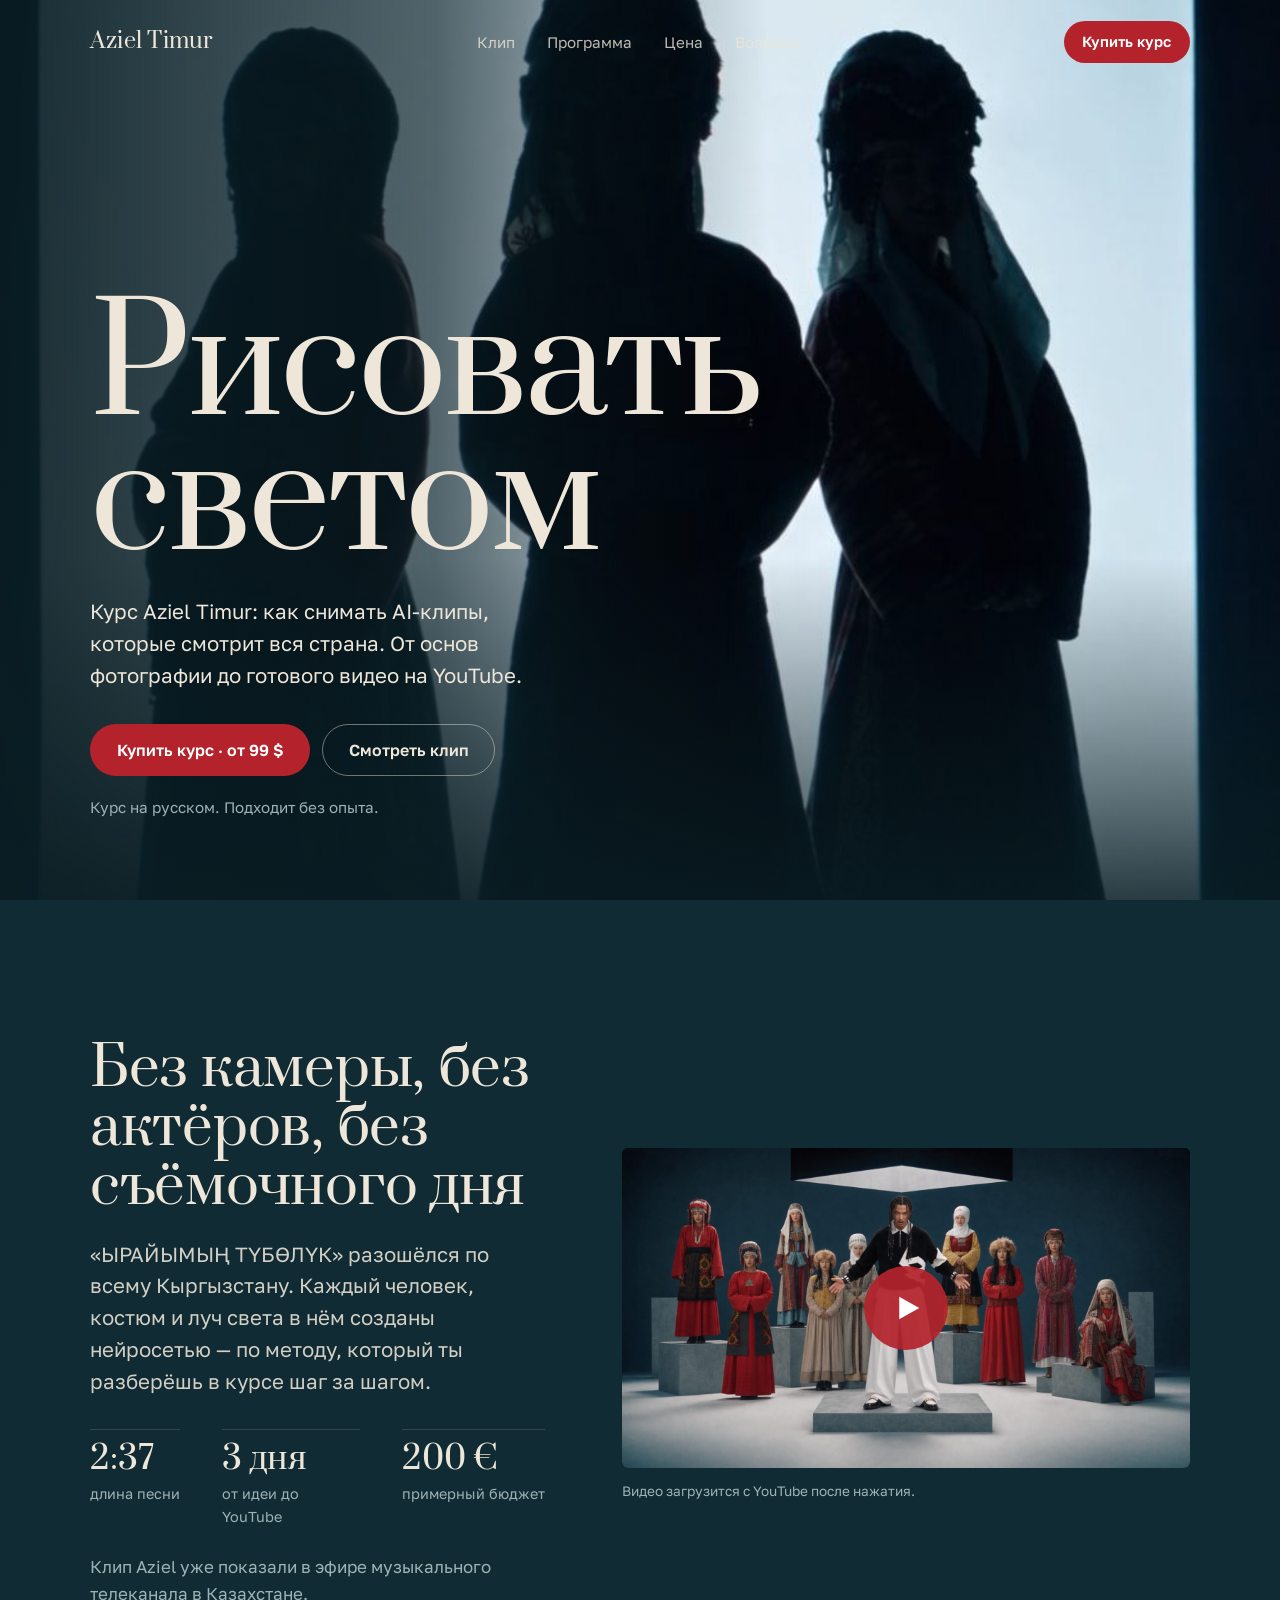
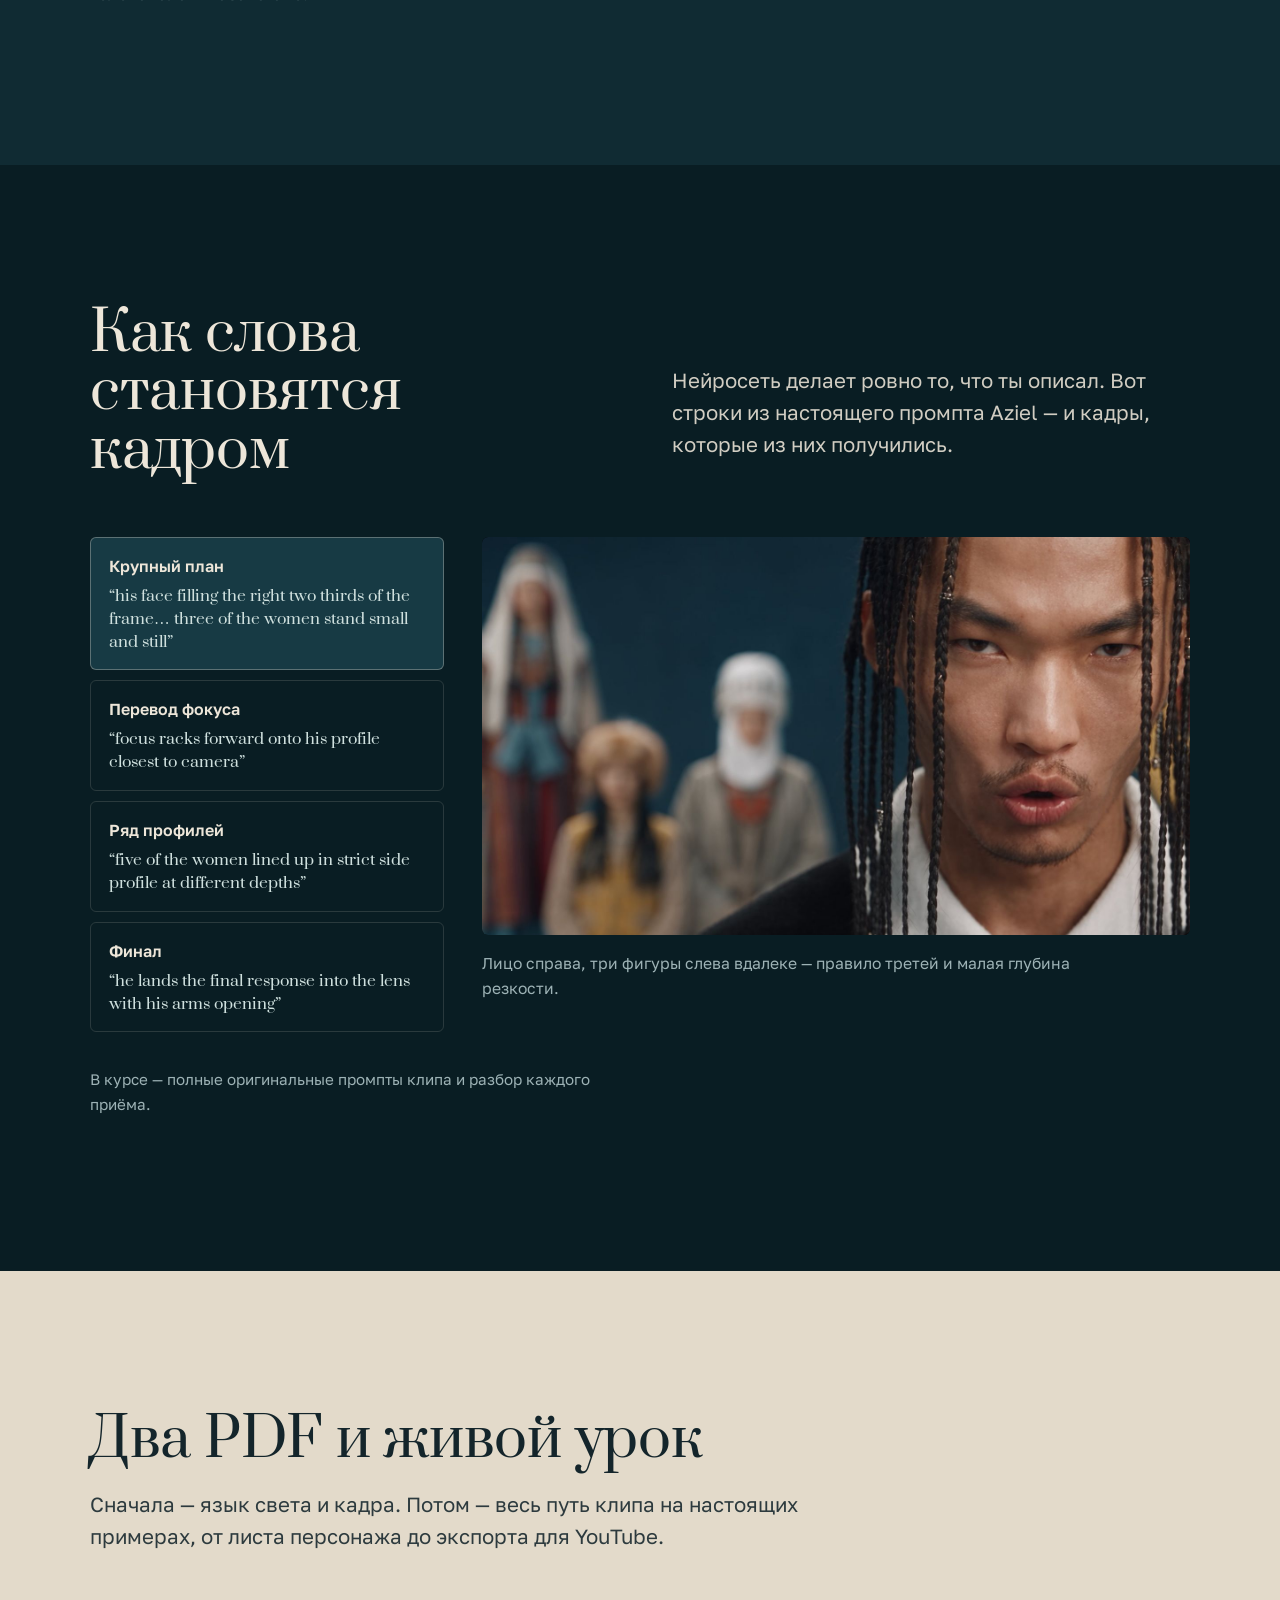
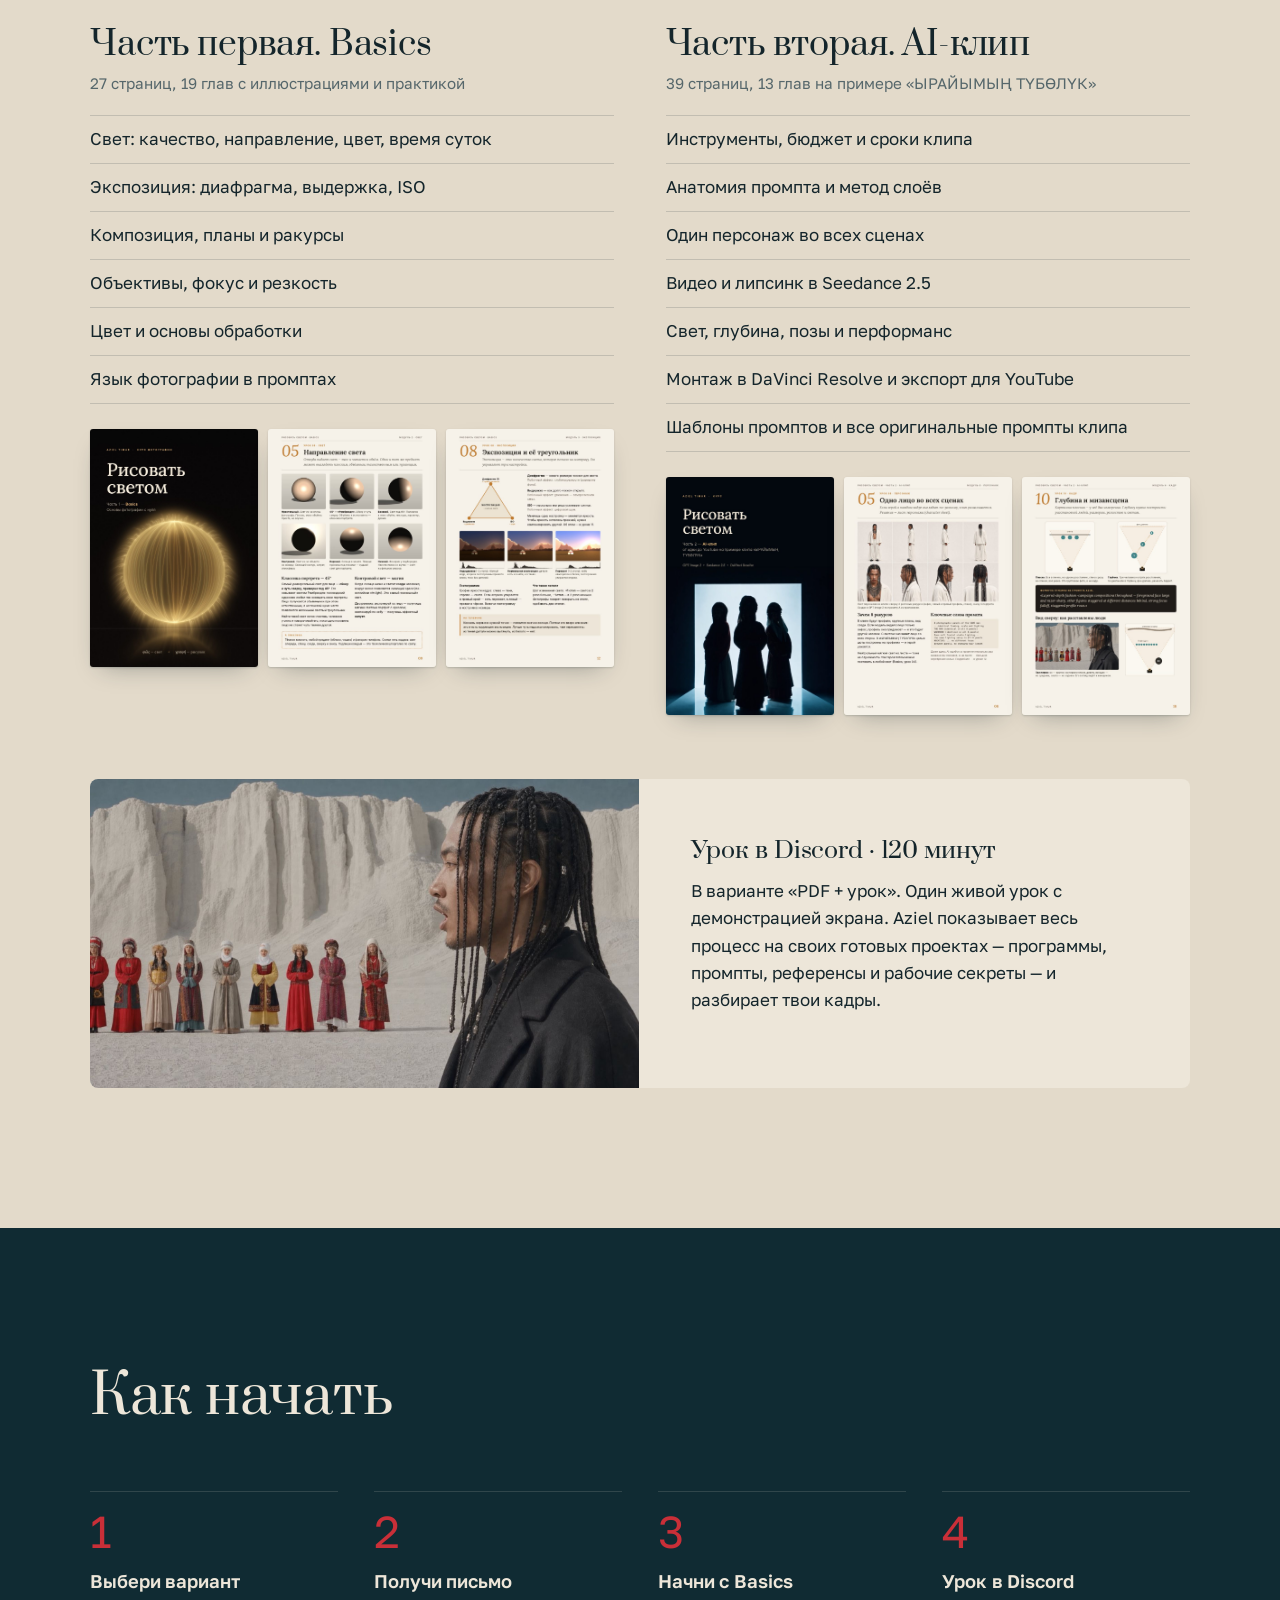
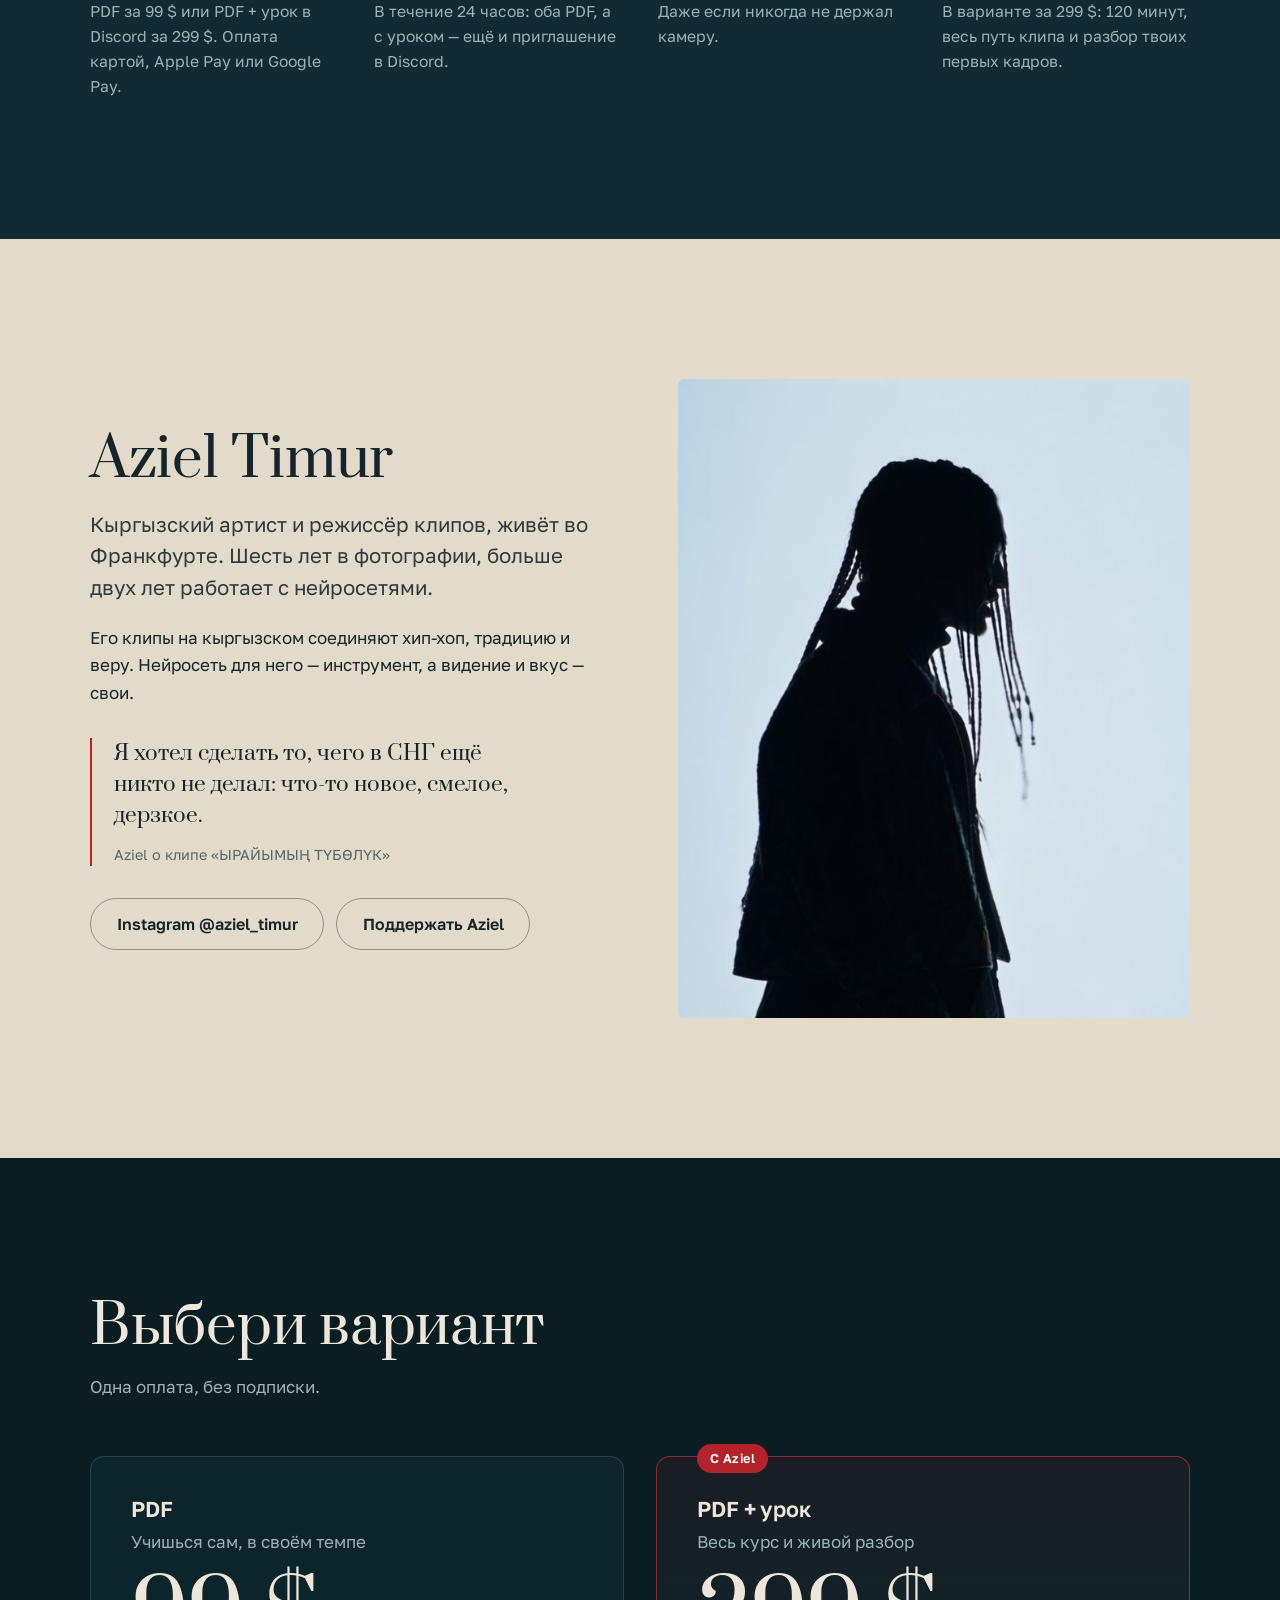
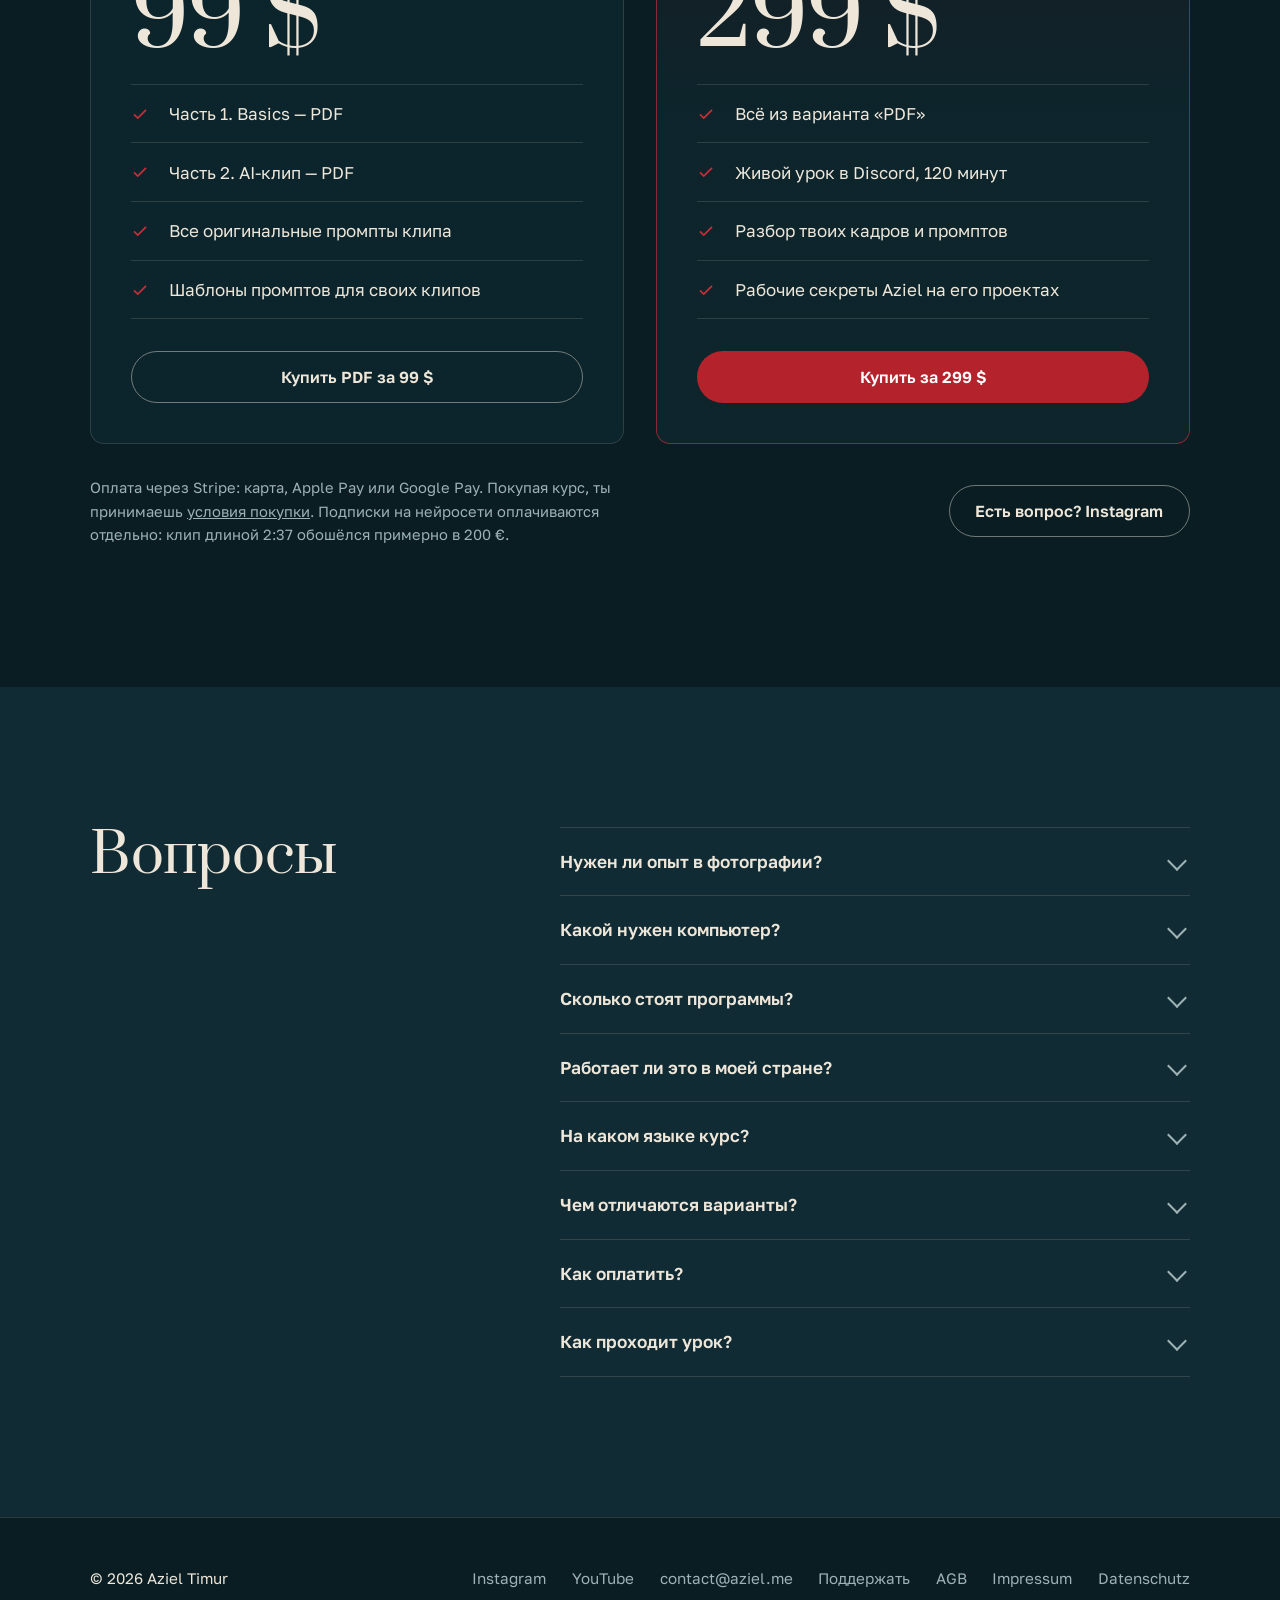
==== commit f0e8b03a: "Zwei Varianten live: PDF (99 $) mit eigenem Stripe-Link Co-Authored-By: Claude Opus 5.5 <noreply@ant" ====
--- a/index.html
+++ b/index.html
@@ -199,7 +199,7 @@
           <li><svg viewBox="0 0 24 24" aria-hidden="true"><path d="M4 12.5l5 5L20 6.5"/></svg><span>Шаблоны промптов для своих клипов</span></li>
         </ul>
         <div class="actions">
-          <a class="btn btn-ghost" href="PDF_LINK" rel="noopener">Купить PDF за 99 $</a>
+          <a class="btn btn-ghost" href="https://buy.stripe.com/28EbJ1bHb0hC1Z59M47Re02?locale=ru" rel="noopener">Купить PDF за 99 $</a>
         </div>
       </article>
       <article class="plan plan-main">
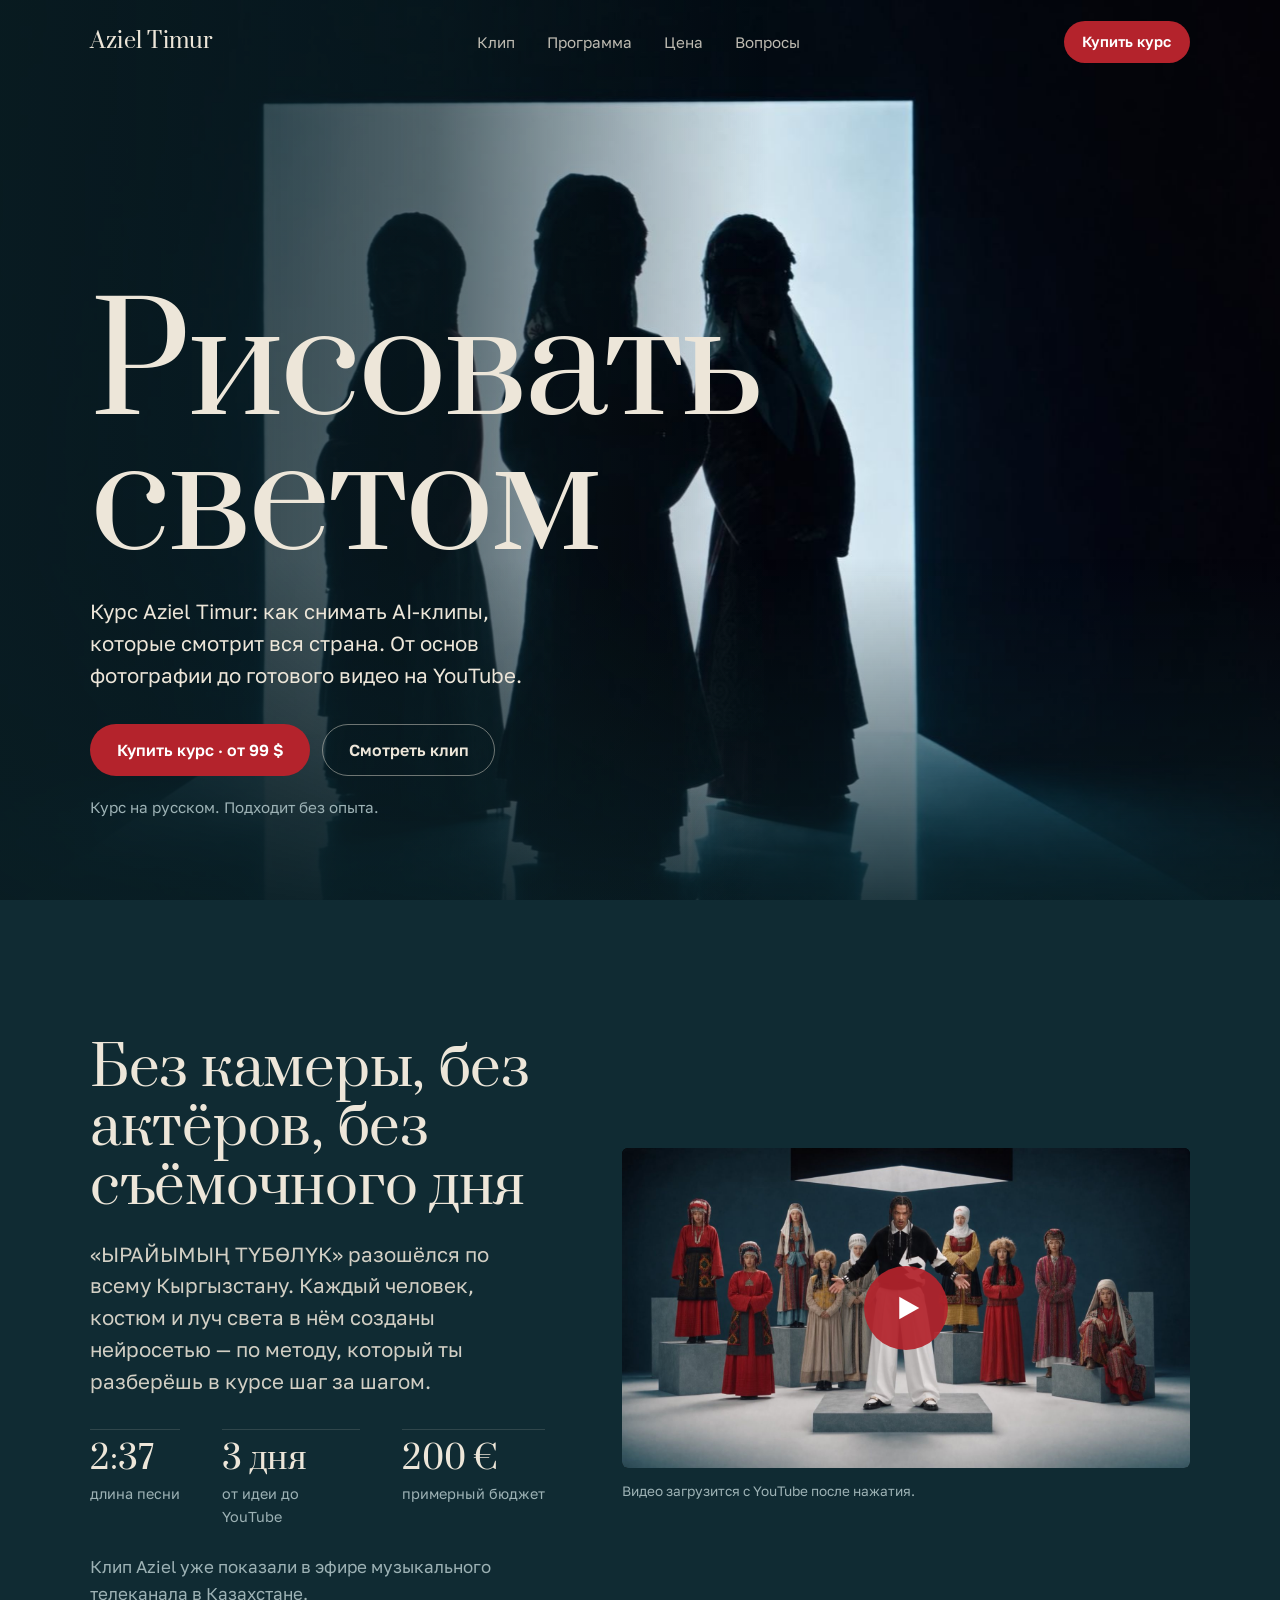
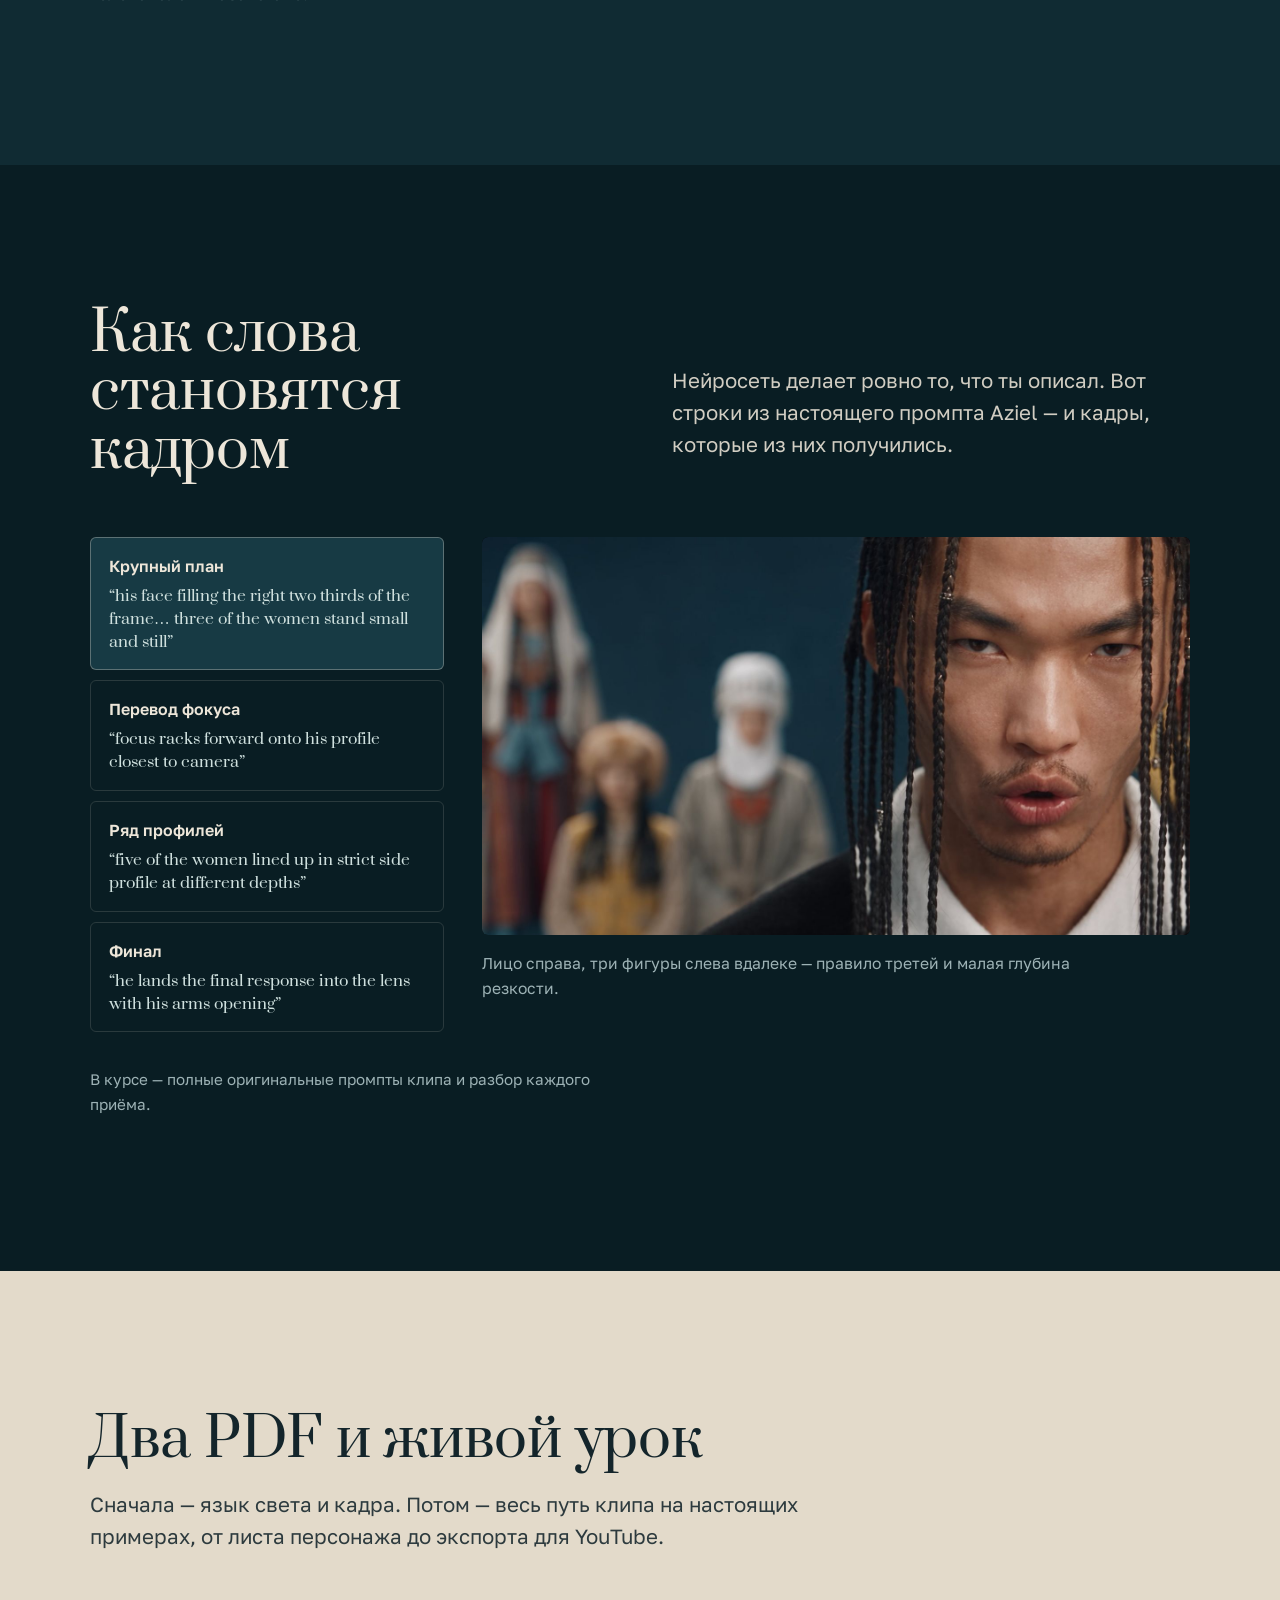
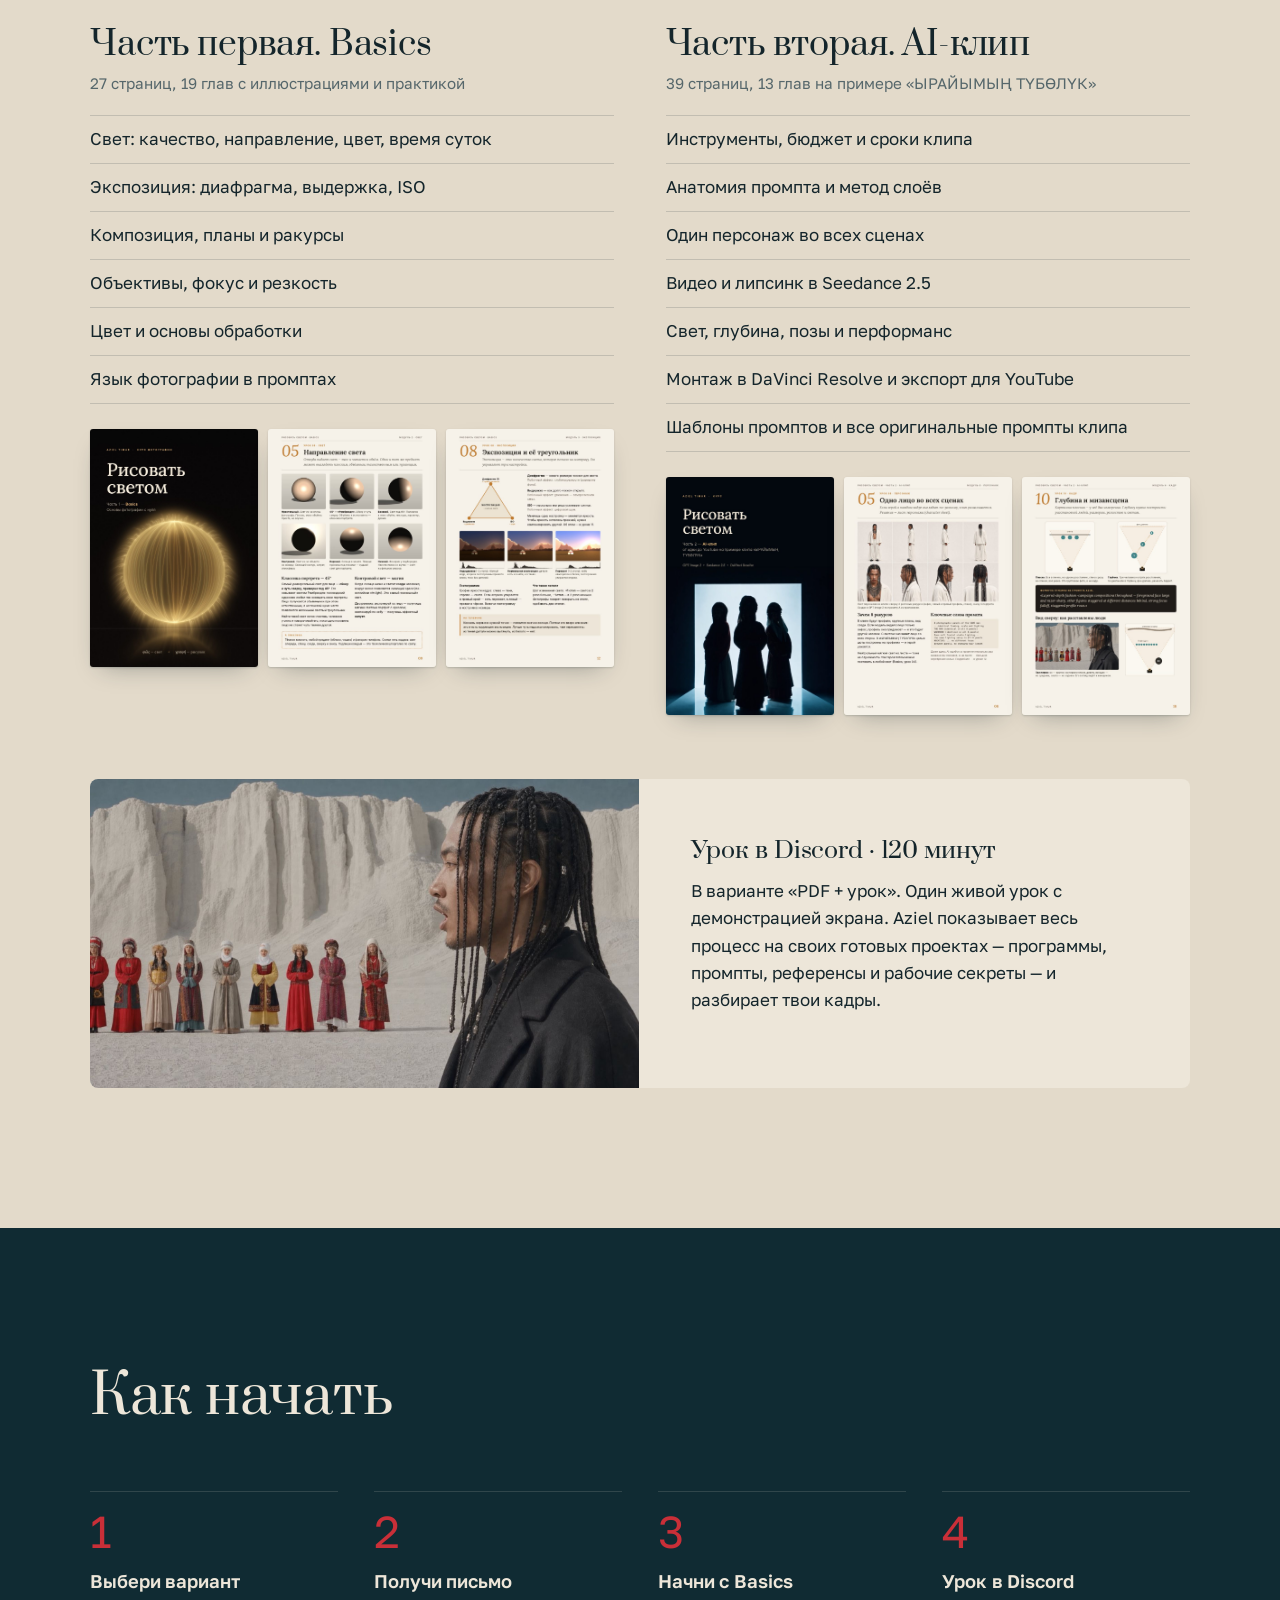
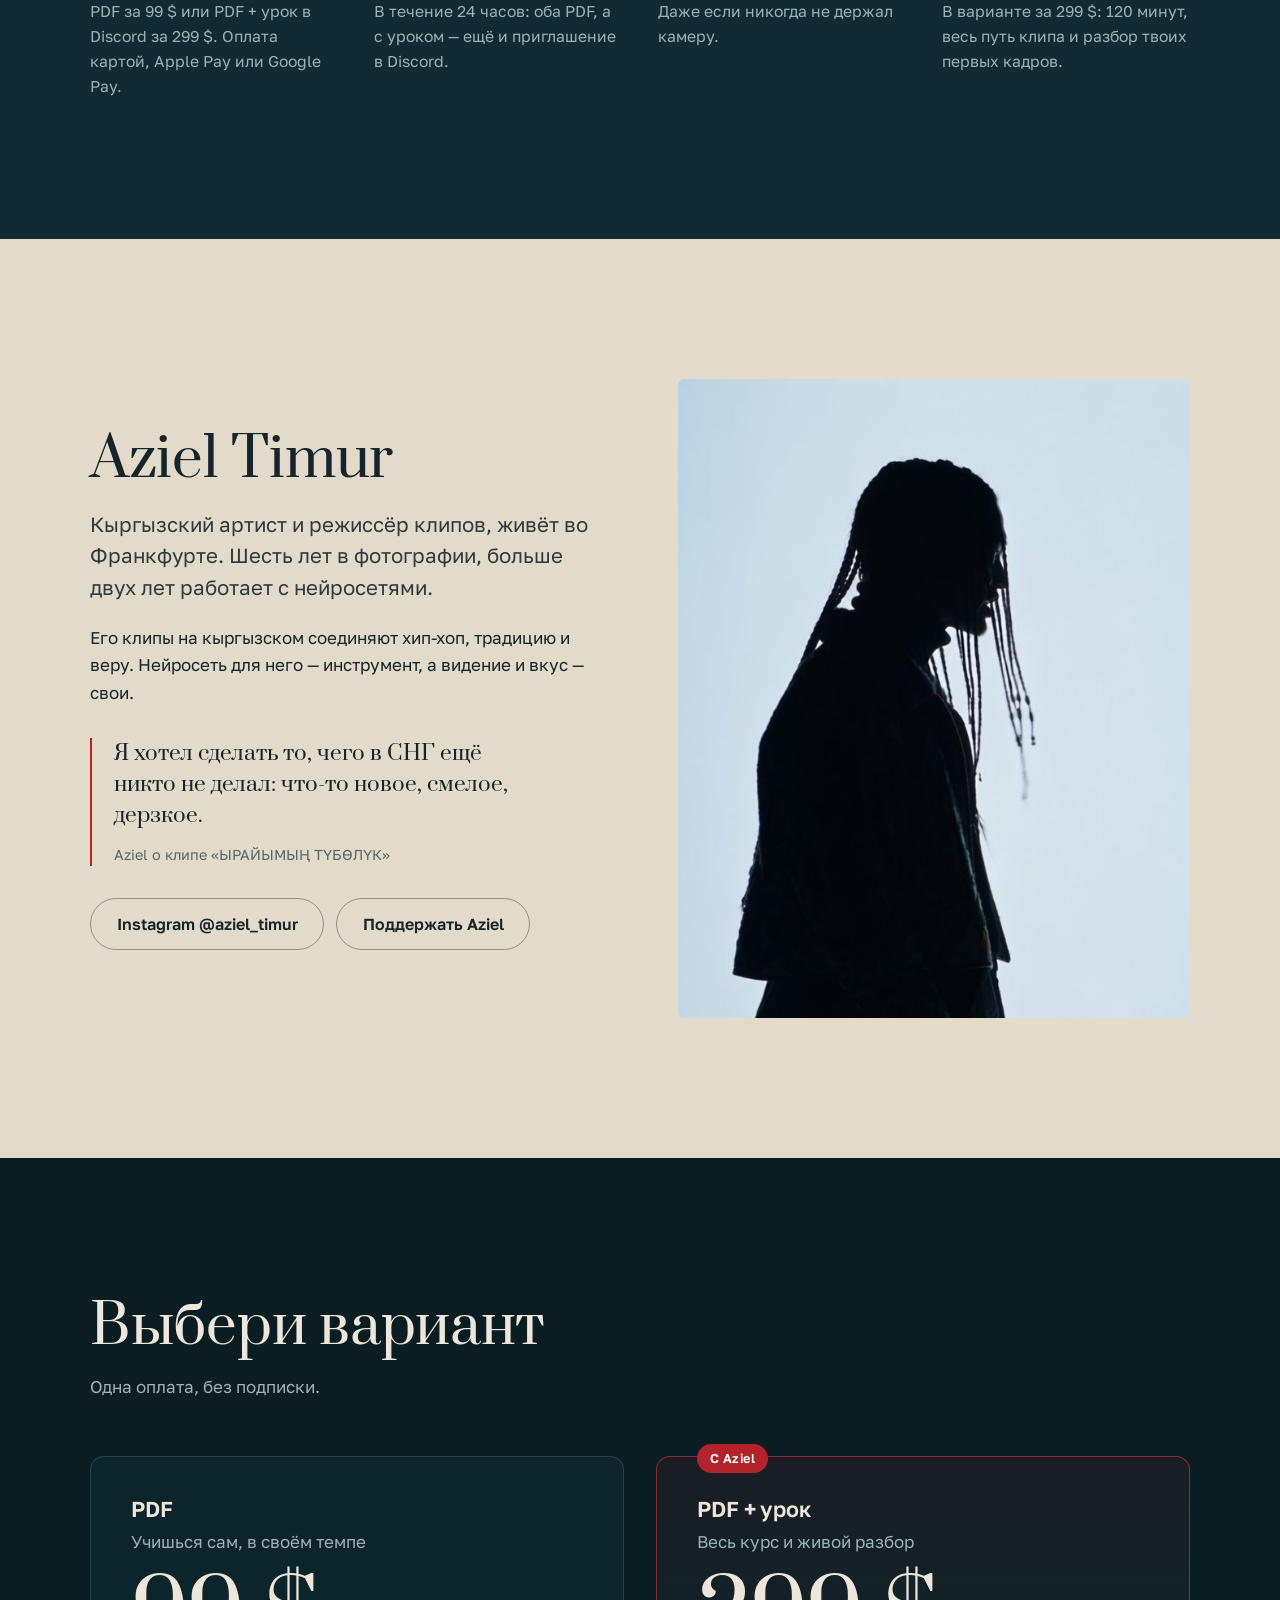
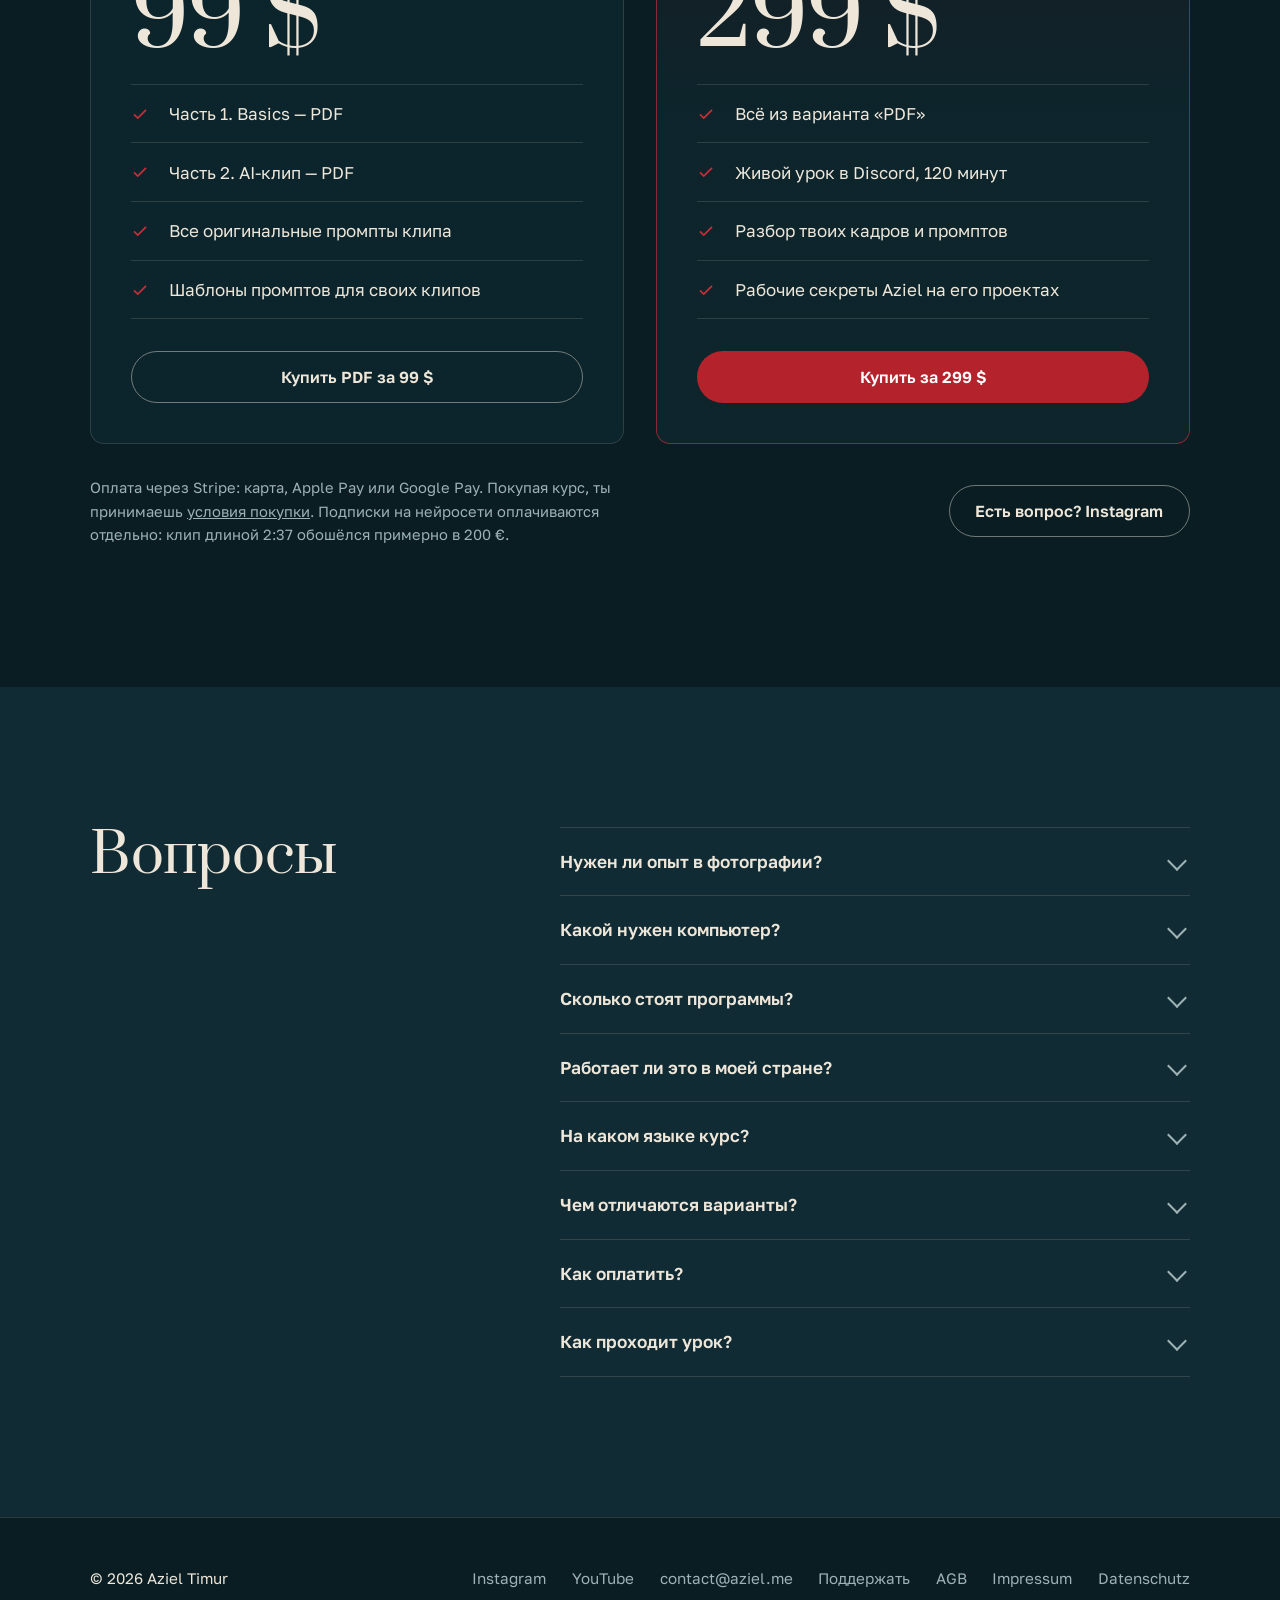
==== commit 79e6996a: "Cache-Busting: CSS/JS mit Versionsparameter laden Browser hatten die alte style.css im Cache, dadurc" ====
--- a/index.html
+++ b/index.html
@@ -17,7 +17,7 @@
 <link rel="icon" href="favicon.svg" type="image/svg+xml">
 <link rel="preload" href="assets/fonts/prata.woff" as="font" type="font/woff" crossorigin>
 <link rel="preload" href="assets/fonts/golos.woff" as="font" type="font/woff" crossorigin>
-<link rel="stylesheet" href="assets/css/style.css">
+<link rel="stylesheet" href="assets/css/style.css?v=202610311042">
 <script type="application/ld+json">
 {"@context":"https://schema.org","@type":"Course","name":"Рисовать светом","description":"Курс по фотографии и AI-клипам: два PDF и живой урок в Discord на 120 минут.","inLanguage":"ru","provider":{"@type":"Person","name":"Aziel Timur","url":"https://aziel.me","sameAs":["https://www.instagram.com/aziel_timur"]},"offers":{"@type":"AggregateOffer","lowPrice":"99","highPrice":"299","offerCount":"2","priceCurrency":"USD","url":"https://aziel.me/#price","availability":"https://schema.org/InStock"}}
 </script>
@@ -258,6 +258,6 @@
   </div>
 </footer>
 
-<script src="assets/js/main.js" defer></script>
+<script src="assets/js/main.js?v=202610311042" defer></script>
 </body>
 </html>
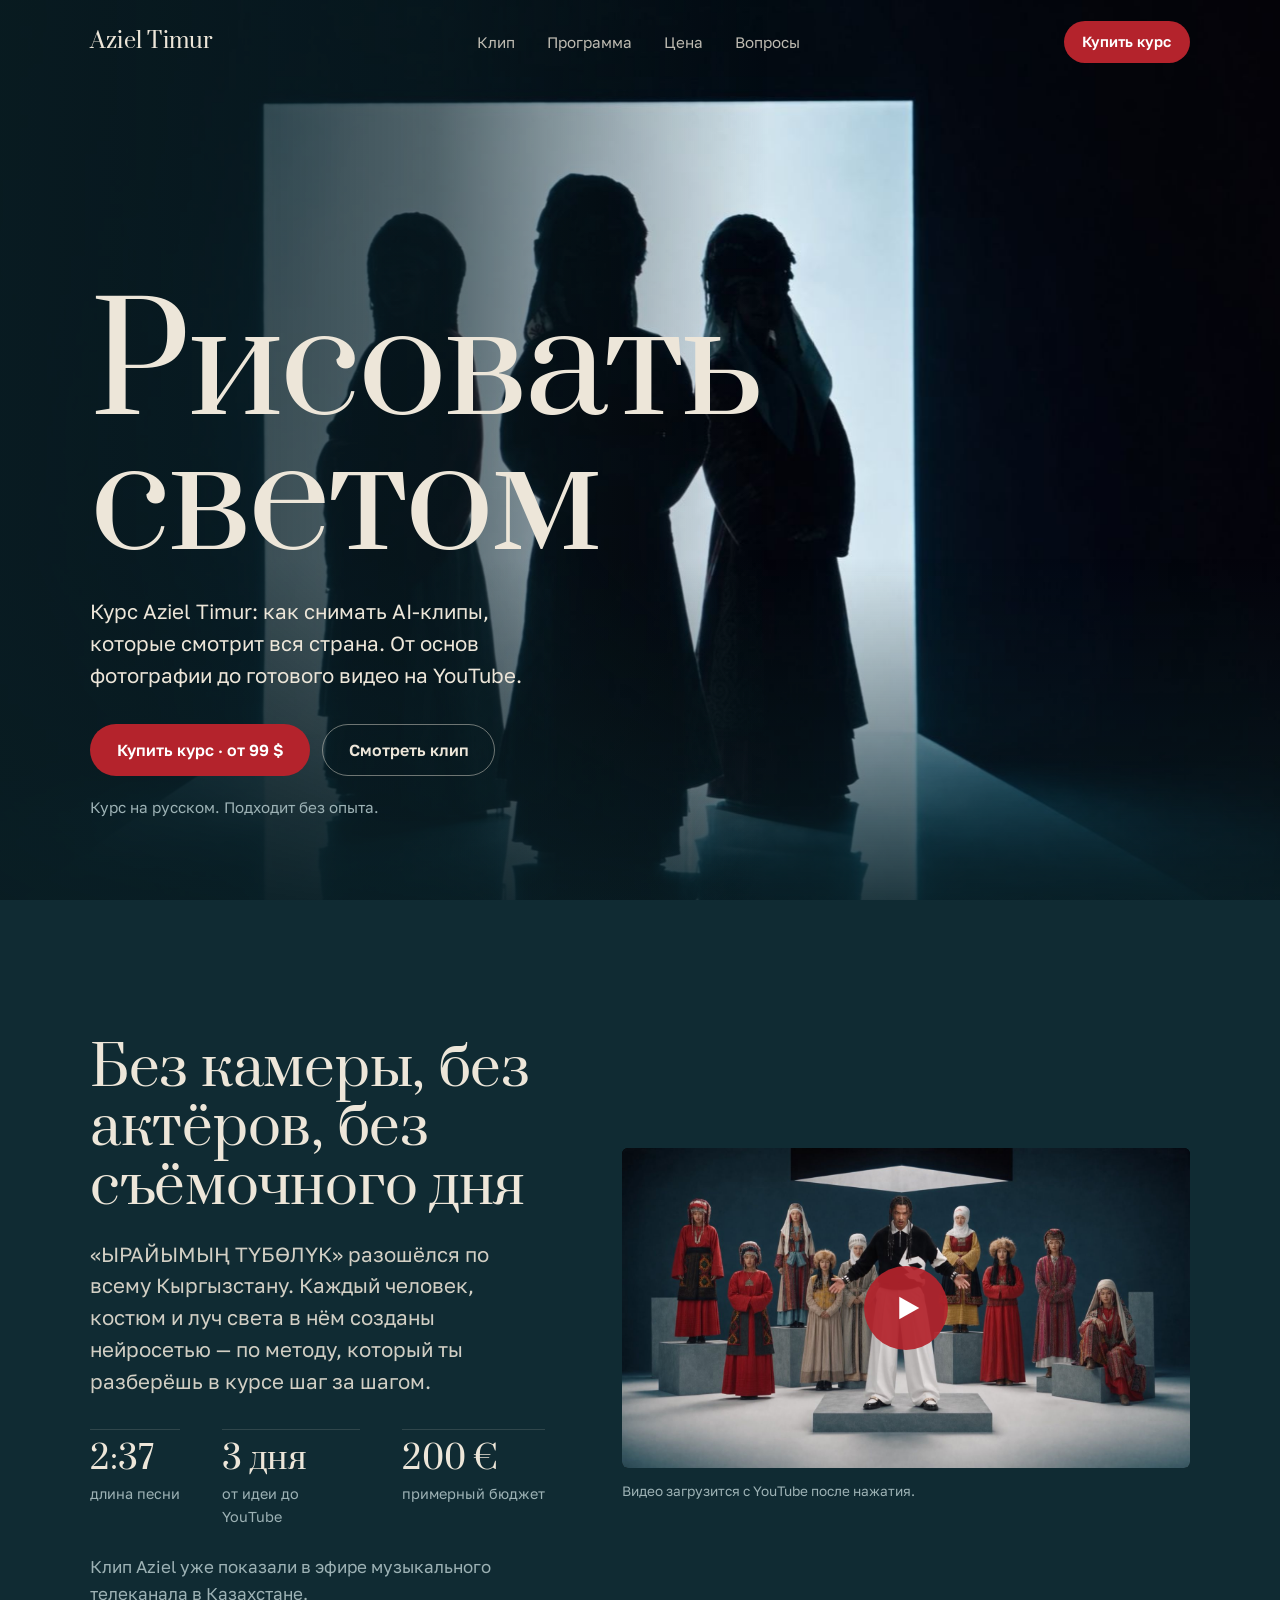
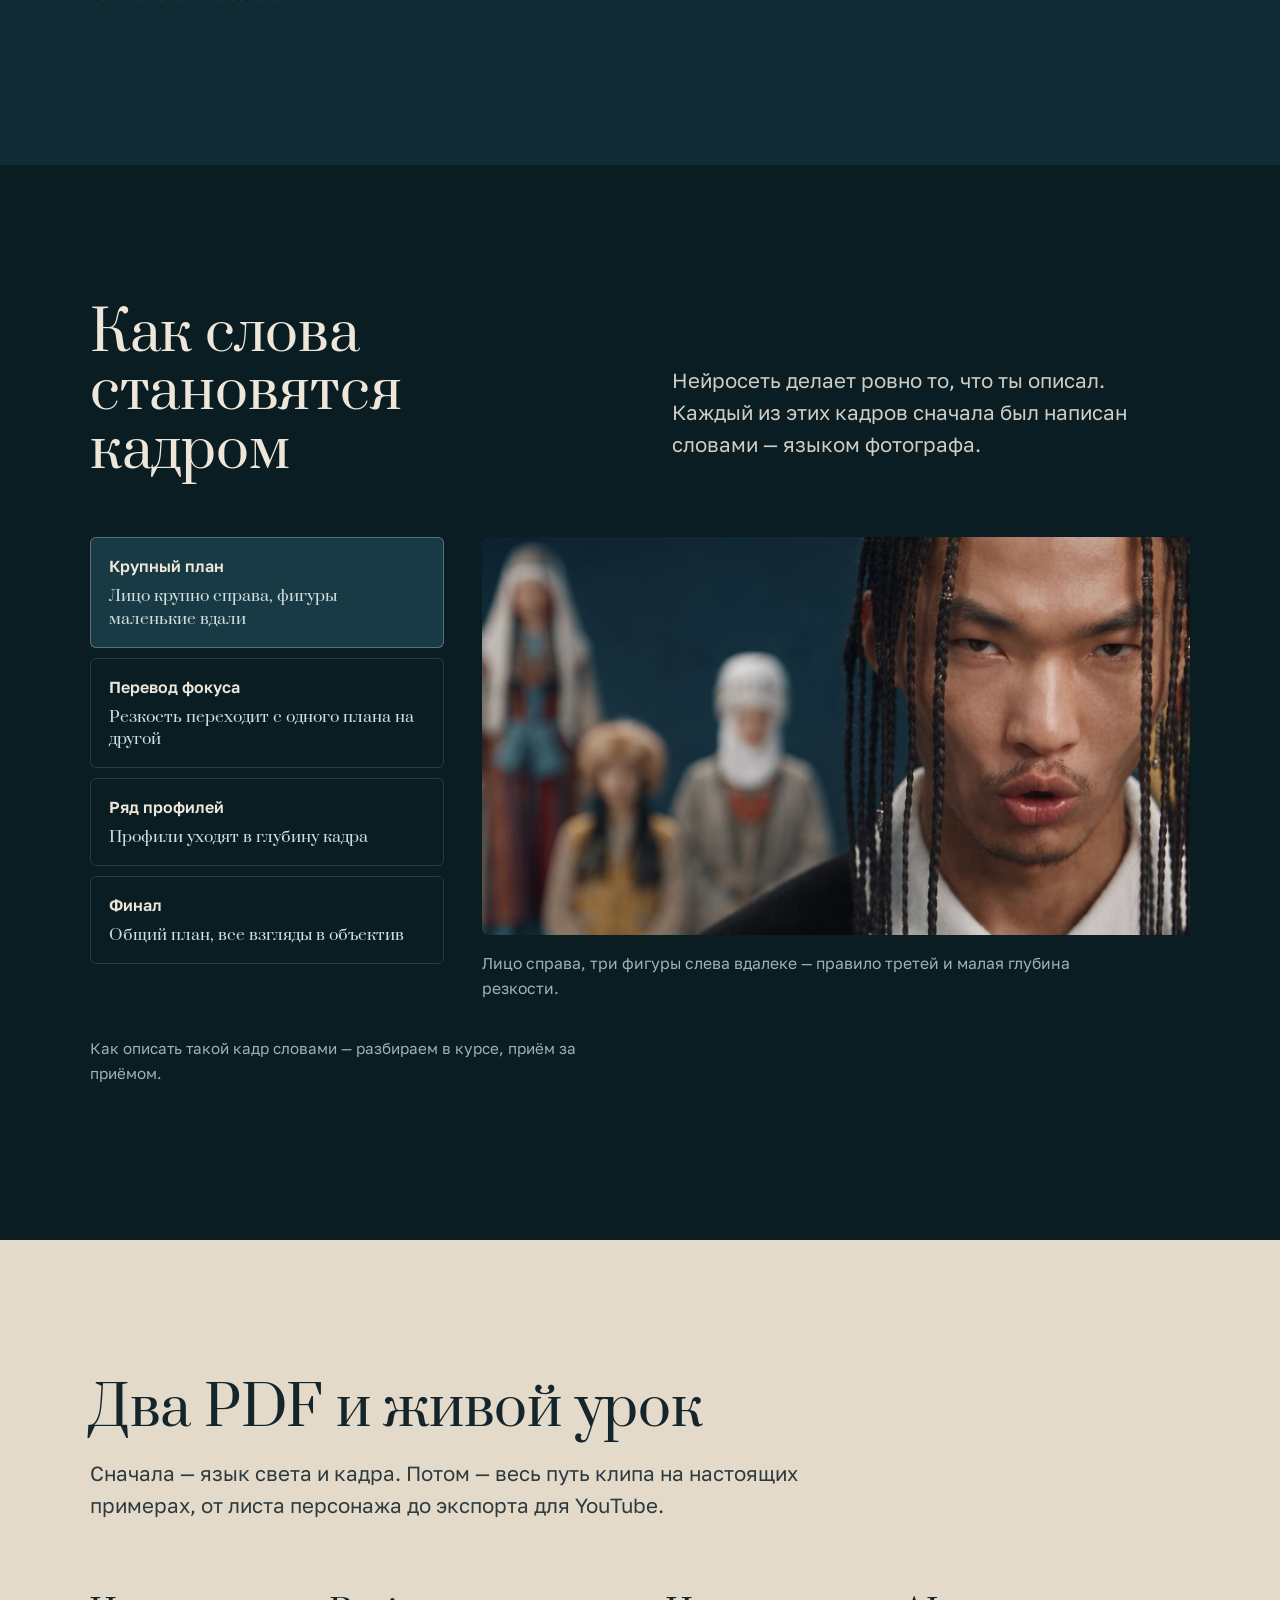
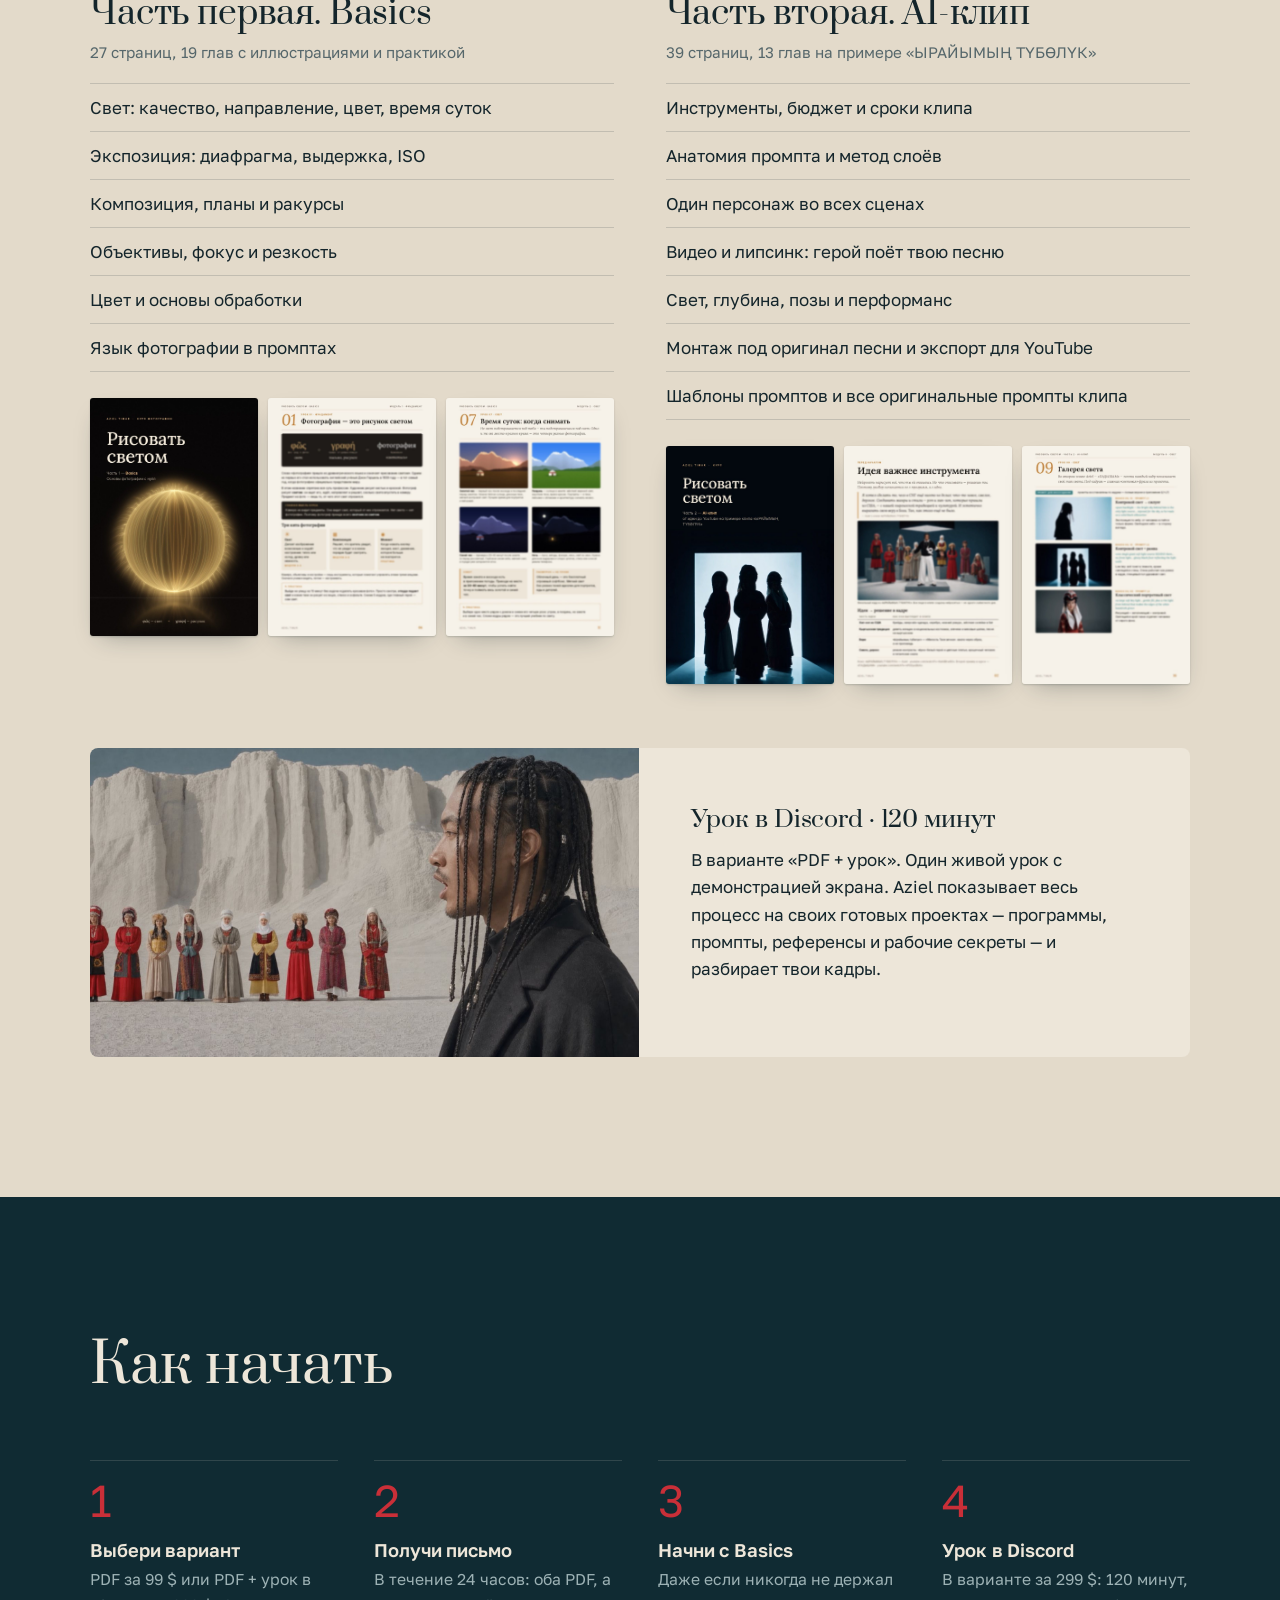
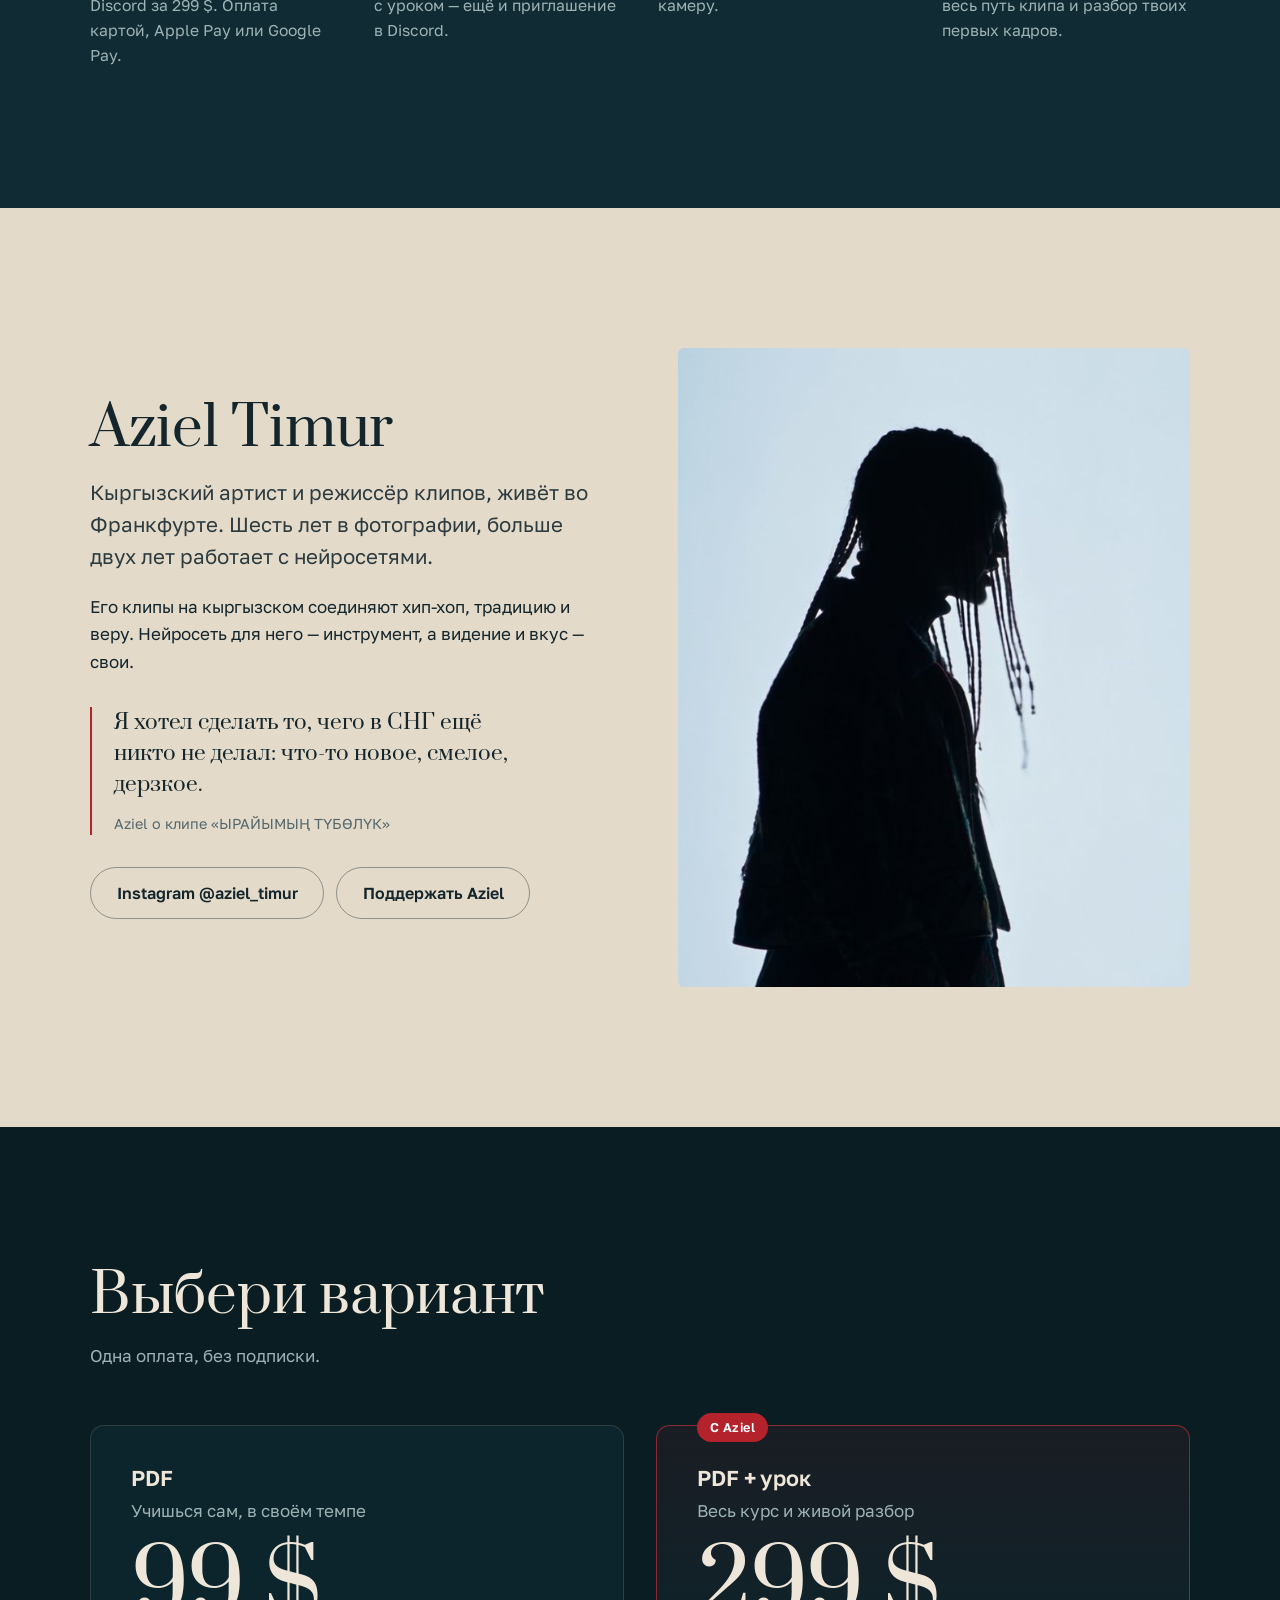
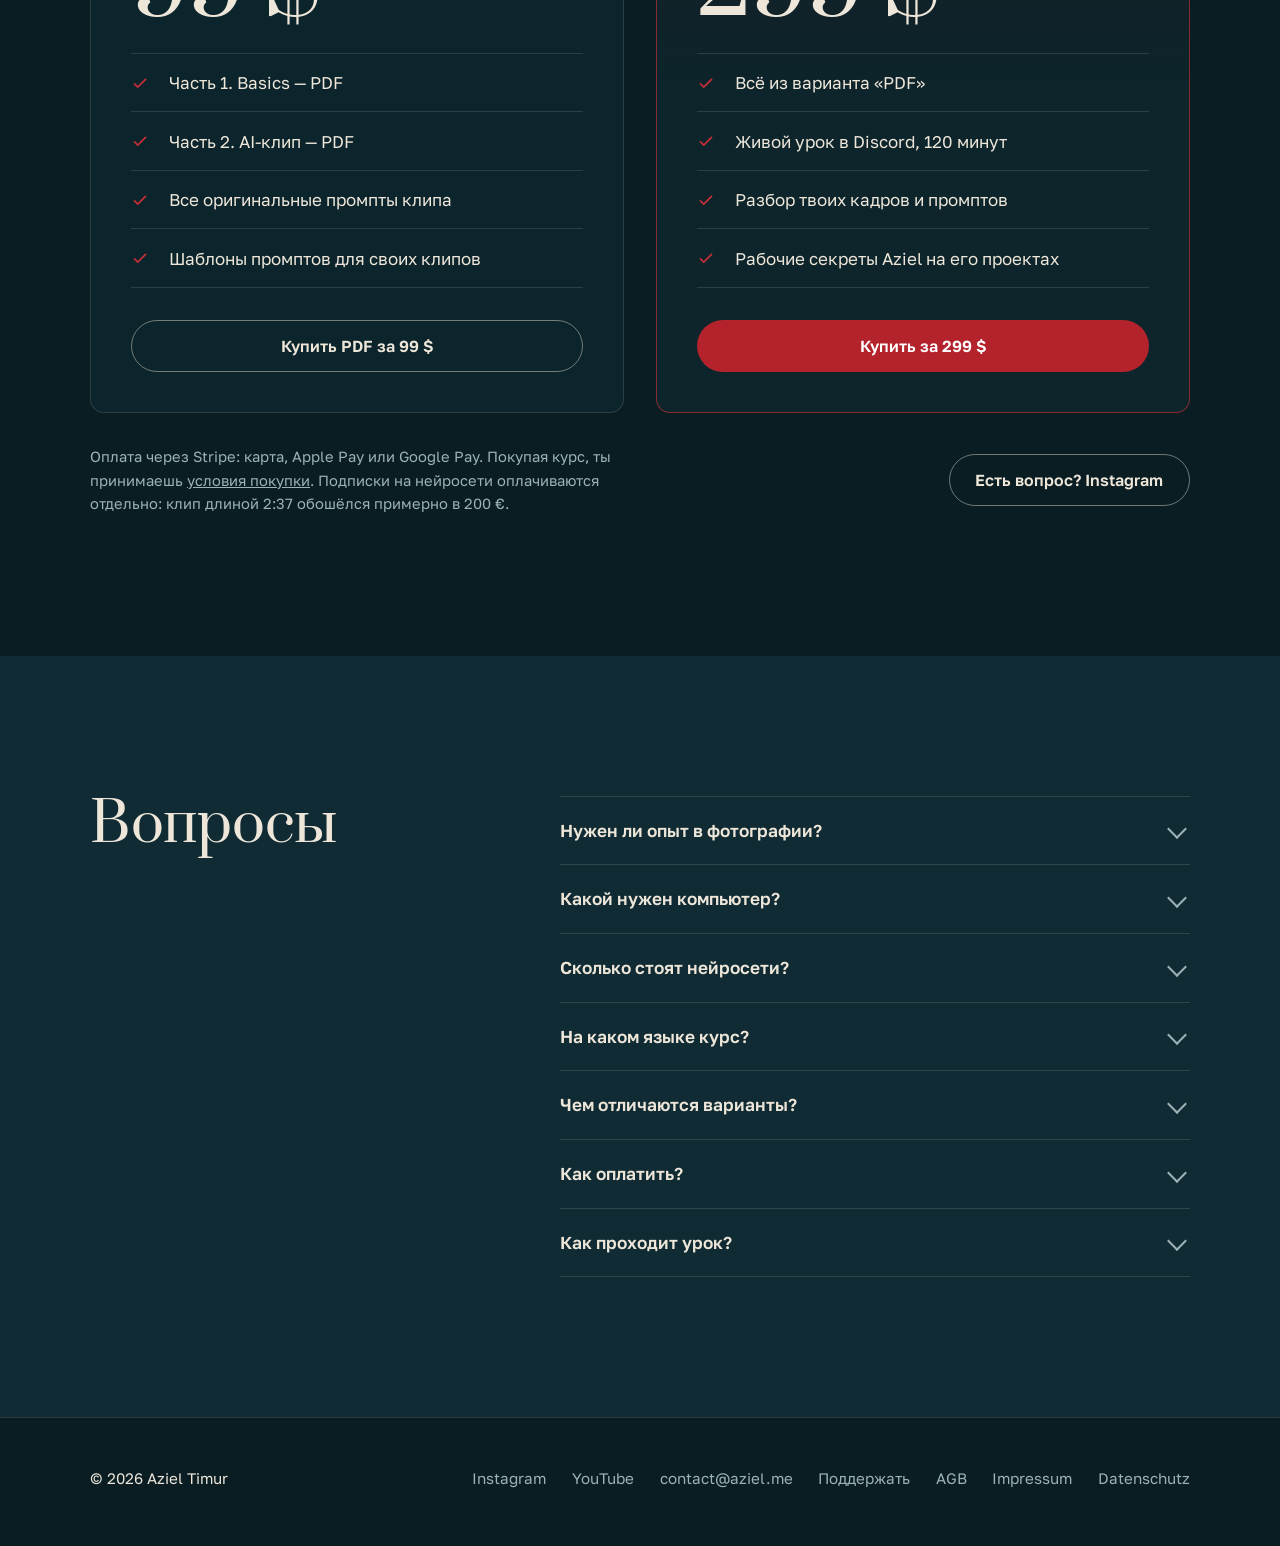
==== commit 77643d30: "Weniger verraten: unscharfe PDF-Vorschauen, keine Tool-Namen, keine Prompt-Zitate - neue Vorschausei" ====
--- a/index.html
+++ b/index.html
@@ -84,14 +84,14 @@
   <div class="wrap">
     <div class="head">
       <h2 id="frames-h">Как слова становятся кадром</h2>
-      <p class="lead">Нейросеть делает ровно то, что ты описал. Вот строки из настоящего промпта Aziel — и кадры, которые из них получились.</p>
+      <p class="lead">Нейросеть делает ровно то, что ты описал. Каждый из этих кадров сначала был написан словами — языком фотографа.</p>
     </div>
     <div class="stage">
       <ul class="picker" role="list">
-        <li><button type="button" aria-pressed="true" data-i="0"><span class="name">Крупный план</span><span class="line" lang="en">“his face filling the right two thirds of the frame… three of the women stand small and still”</span></button></li>
-        <li><button type="button" aria-pressed="false" data-i="1"><span class="name">Перевод фокуса</span><span class="line" lang="en">“focus racks forward onto his profile closest to camera”</span></button></li>
-        <li><button type="button" aria-pressed="false" data-i="2"><span class="name">Ряд профилей</span><span class="line" lang="en">“five of the women lined up in strict side profile at different depths”</span></button></li>
-        <li><button type="button" aria-pressed="false" data-i="3"><span class="name">Финал</span><span class="line" lang="en">“he lands the final response into the lens with his arms opening”</span></button></li>
+        <li><button type="button" aria-pressed="true" data-i="0"><span class="name">Крупный план</span><span class="line">Лицо крупно справа, фигуры маленькие вдали</span></button></li>
+        <li><button type="button" aria-pressed="false" data-i="1"><span class="name">Перевод фокуса</span><span class="line">Резкость переходит с одного плана на другой</span></button></li>
+        <li><button type="button" aria-pressed="false" data-i="2"><span class="name">Ряд профилей</span><span class="line">Профили уходят в глубину кадра</span></button></li>
+        <li><button type="button" aria-pressed="false" data-i="3"><span class="name">Финал</span><span class="line">Общий план, все взгляды в объектив</span></button></li>
       </ul>
       <figure class="screen">
         <div class="frame">
@@ -103,7 +103,7 @@
         <figcaption id="frame-cap" aria-live="polite">Лицо справа, три фигуры слева вдалеке — правило третей и малая глубина резкости.</figcaption>
       </figure>
     </div>
-    <p class="foot">В курсе — полные оригинальные промпты клипа и разбор каждого приёма.</p>
+    <p class="foot">Как описать такой кадр словами — разбираем в курсе, приём за приёмом.</p>
   </div>
 </section>
 
@@ -124,9 +124,9 @@
           <li>Язык фотографии в промптах</li>
         </ul>
         <div class="pages">
-          <img src="assets/img/p1-1.jpg" alt="Обложка первой части курса" loading="lazy">
-          <img src="assets/img/p1-9.jpg" alt="Страница главы о направлении света" loading="lazy">
-          <img src="assets/img/p1-12.jpg" alt="Страница главы об экспозиции" loading="lazy">
+          <img src="assets/img/pv1-1.jpg" alt="Обложка первой части курса" loading="lazy">
+          <img src="assets/img/pv1-4.jpg" alt="Первая глава: фотография — это рисунок светом" loading="lazy">
+          <img src="assets/img/pv1-11.jpg" alt="Глава о времени суток для съёмки" loading="lazy">
         </div>
       </article>
       <article class="part">
@@ -136,15 +136,15 @@
           <li>Инструменты, бюджет и сроки клипа</li>
           <li>Анатомия промпта и метод слоёв</li>
           <li>Один персонаж во всех сценах</li>
-          <li>Видео и липсинк в Seedance 2.5</li>
+          <li>Видео и липсинк: герой поёт твою песню</li>
           <li>Свет, глубина, позы и перформанс</li>
-          <li>Монтаж в DaVinci Resolve и экспорт для YouTube</li>
+          <li>Монтаж под оригинал песни и экспорт для YouTube</li>
           <li>Шаблоны промптов и все оригинальные промпты клипа</li>
         </ul>
         <div class="pages">
-          <img src="assets/img/p2-1.jpg" alt="Обложка второй части курса" loading="lazy">
-          <img src="assets/img/p2-8.jpg" alt="Страница главы о листе персонажа" loading="lazy">
-          <img src="assets/img/p2-18.jpg" alt="Страница главы о глубине кадра" loading="lazy">
+          <img src="assets/img/pv2-1.jpg" alt="Обложка второй части курса" loading="lazy">
+          <img src="assets/img/pv2-2.jpg" alt="Вступление: идея важнее инструмента" loading="lazy">
+          <img src="assets/img/pv2-16.jpg" alt="Глава «Галерея света»" loading="lazy">
         </div>
       </article>
     </div>
@@ -230,10 +230,9 @@
     <h2 id="faq-h">Вопросы</h2>
     <div>
       <details><summary>Нужен ли опыт в фотографии?</summary><p>Нет. Часть 1 начинается с нуля: что такое свет, кадр и экспозиция. Этот язык потом превращается в точные промпты.</p></details>
-      <details><summary>Какой нужен компьютер?</summary><p>Mac или Windows. Картинки и видео генерируются в браузере — в Adobe Firefly и Higgsfield, монтаж — в бесплатной версии DaVinci Resolve.</p></details>
-      <details><summary>Сколько стоят программы?</summary><p>Firefly: 4000 кредитов за 10 €, это около 50 кадров. Higgsfield: тариф Ultra за 79 $ в месяц. DaVinci Resolve — бесплатно. В курсе есть формула, по которой ты посчитаешь бюджет своего клипа.</p></details>
-      <details><summary>Работает ли это в моей стране?</summary><p>Доступ к сервисам зависит от страны. Seedance — модель ByteDance, в Китае она доступна через сервис 即梦 (Jimeng). Напиши Aziel, где ты находишься, — он подскажет, с чего начать.</p></details>
-      <details><summary>На каком языке курс?</summary><p>PDF и урок — на русском. Промпты пишутся на английском, текст песни — на языке песни.</p></details>
+      <details><summary>Какой нужен компьютер?</summary><p>Mac или Windows и стабильный интернет. Картинки и видео создаются в браузере, монтаж — в бесплатной программе.</p></details>
+      <details><summary>Сколько стоят нейросети?</summary><p>Подписки оплачиваются отдельно. Клип «ЫРАЙЫМЫҢ ТҮБӨЛҮК» длиной 2:37 обошёлся примерно в 200 €. В курсе есть формула, по которой ты посчитаешь бюджет своего клипа.</p></details>
+      <details><summary>На каком языке курс?</summary><p>PDF и урок — на русском.</p></details>
       <details><summary>Чем отличаются варианты?</summary><p>«PDF» — обе части курса, все промпты и шаблоны: учишься сам. «PDF + урок» — плюс 2 часа в Discord с Aziel: он показывает процесс на своих проектах и разбирает твои кадры. Начал с PDF и захотел урок — напиши Aziel.</p></details>
       <details><summary>Как оплатить?</summary><p>Кнопкой «Купить» в нужном варианте: картой, Apple Pay или Google Pay через Stripe. Stripe может показать цену в твоей валюте. Если карта не проходит, напиши Aziel в Instagram — найдёте другой способ.</p></details>
       <details><summary>Как проходит урок?</summary><p>Один урок на 120 минут в Discord, с демонстрацией экрана. Время выбираете вместе. Aziel показывает весь процесс на своих готовых проектах — от листа персонажа до монтажа — и отвечает на вопросы.</p></details>
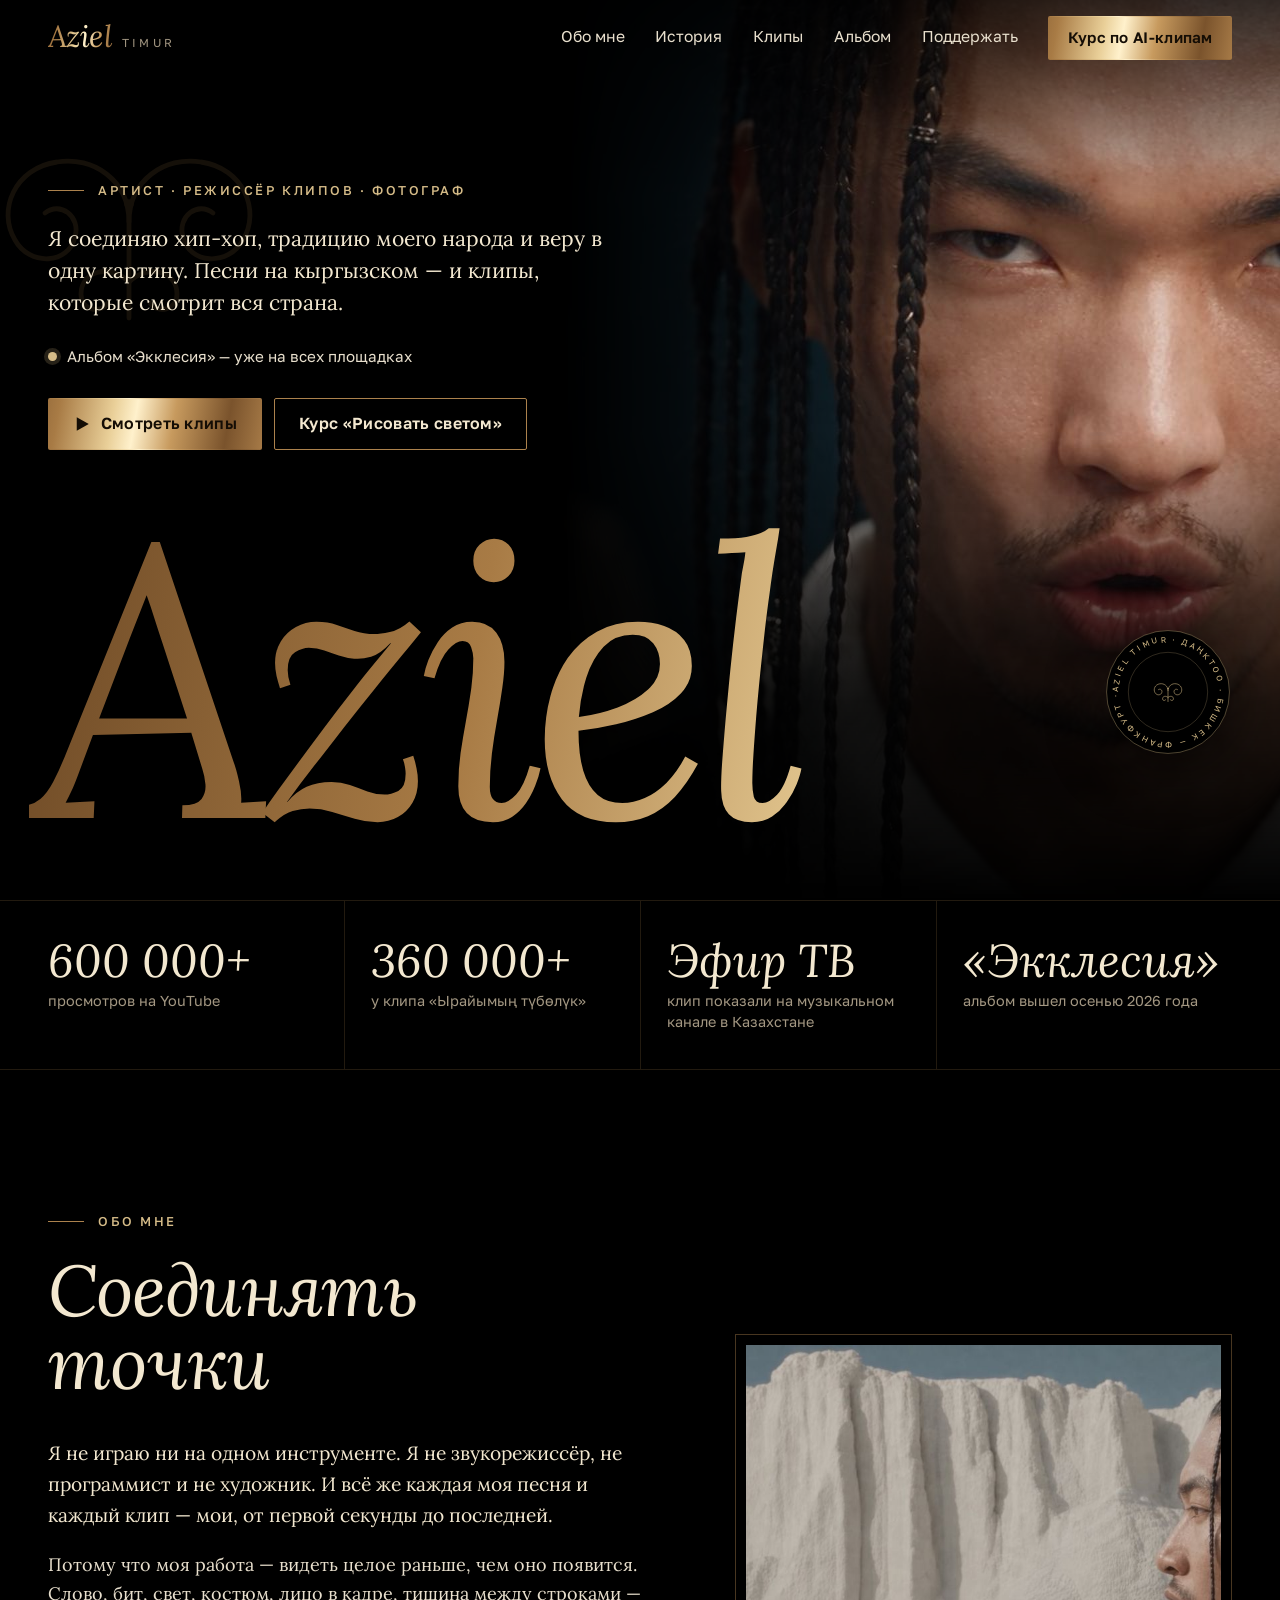
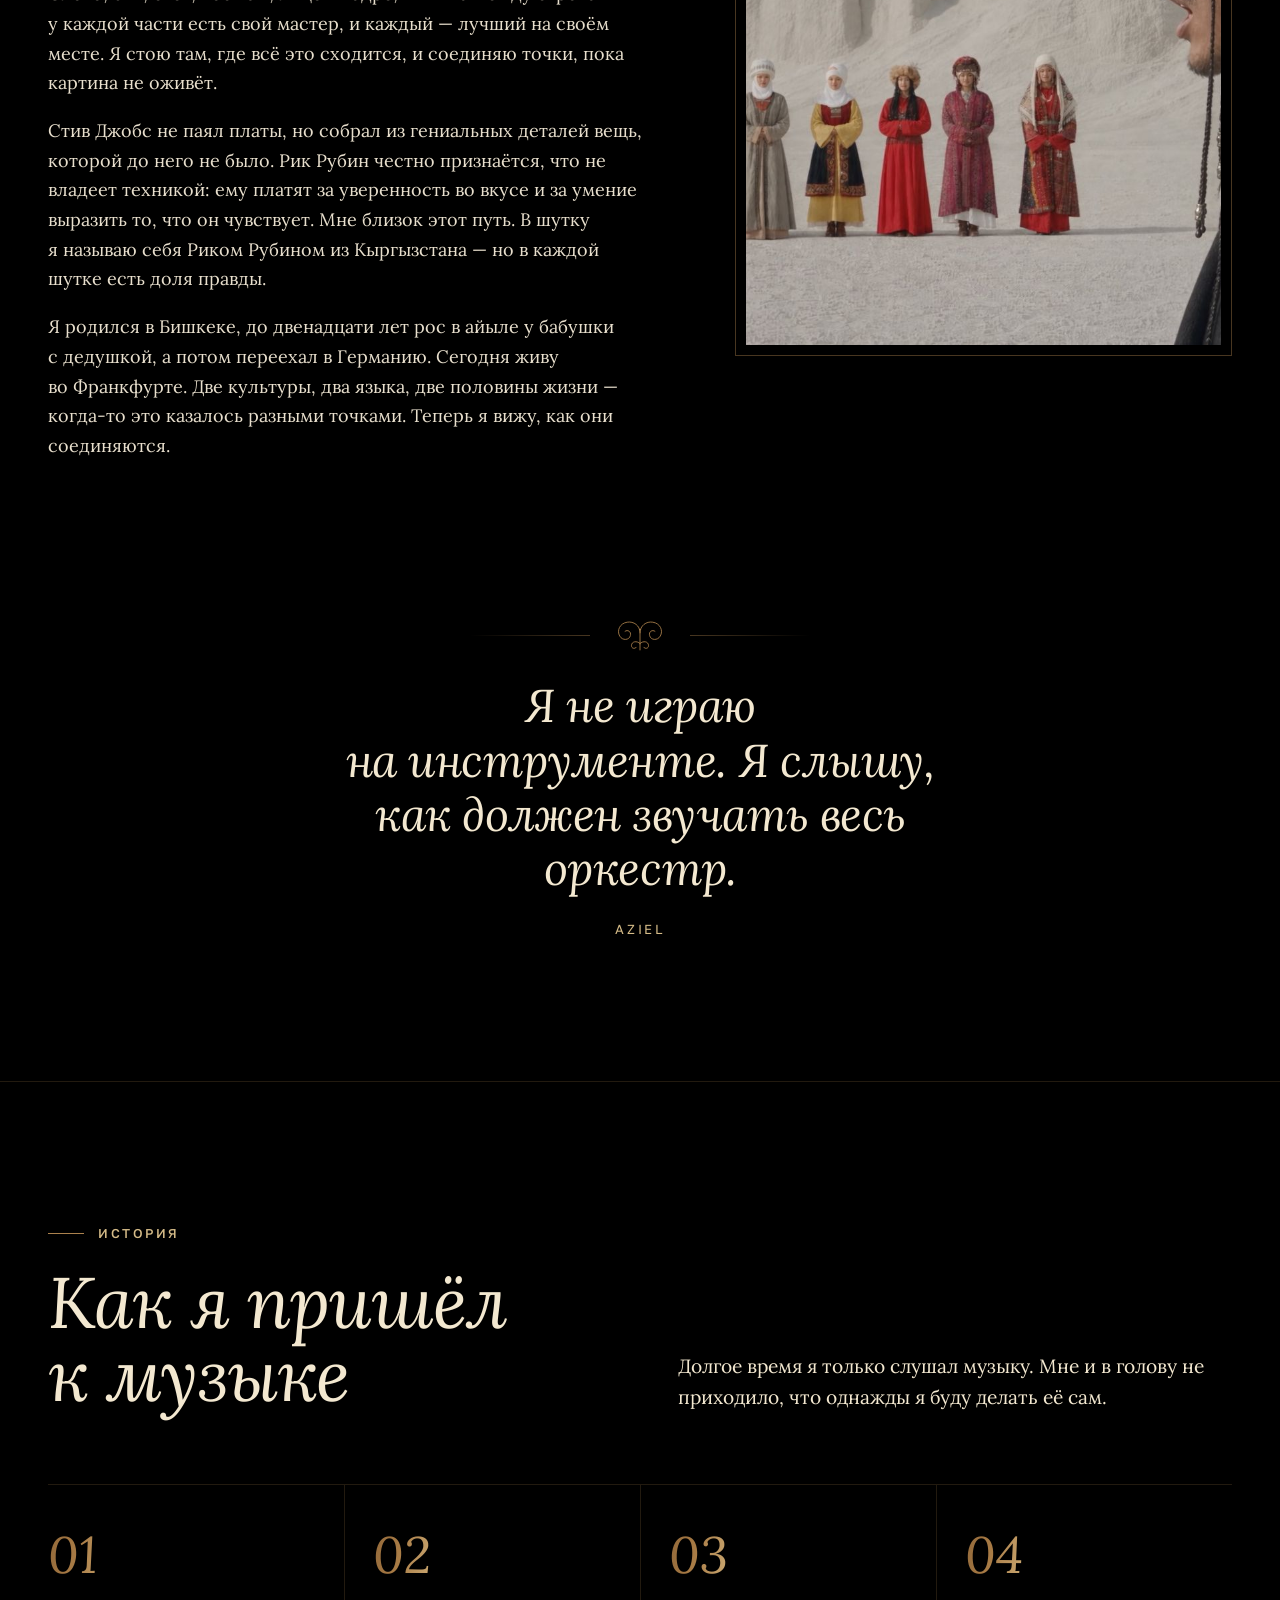
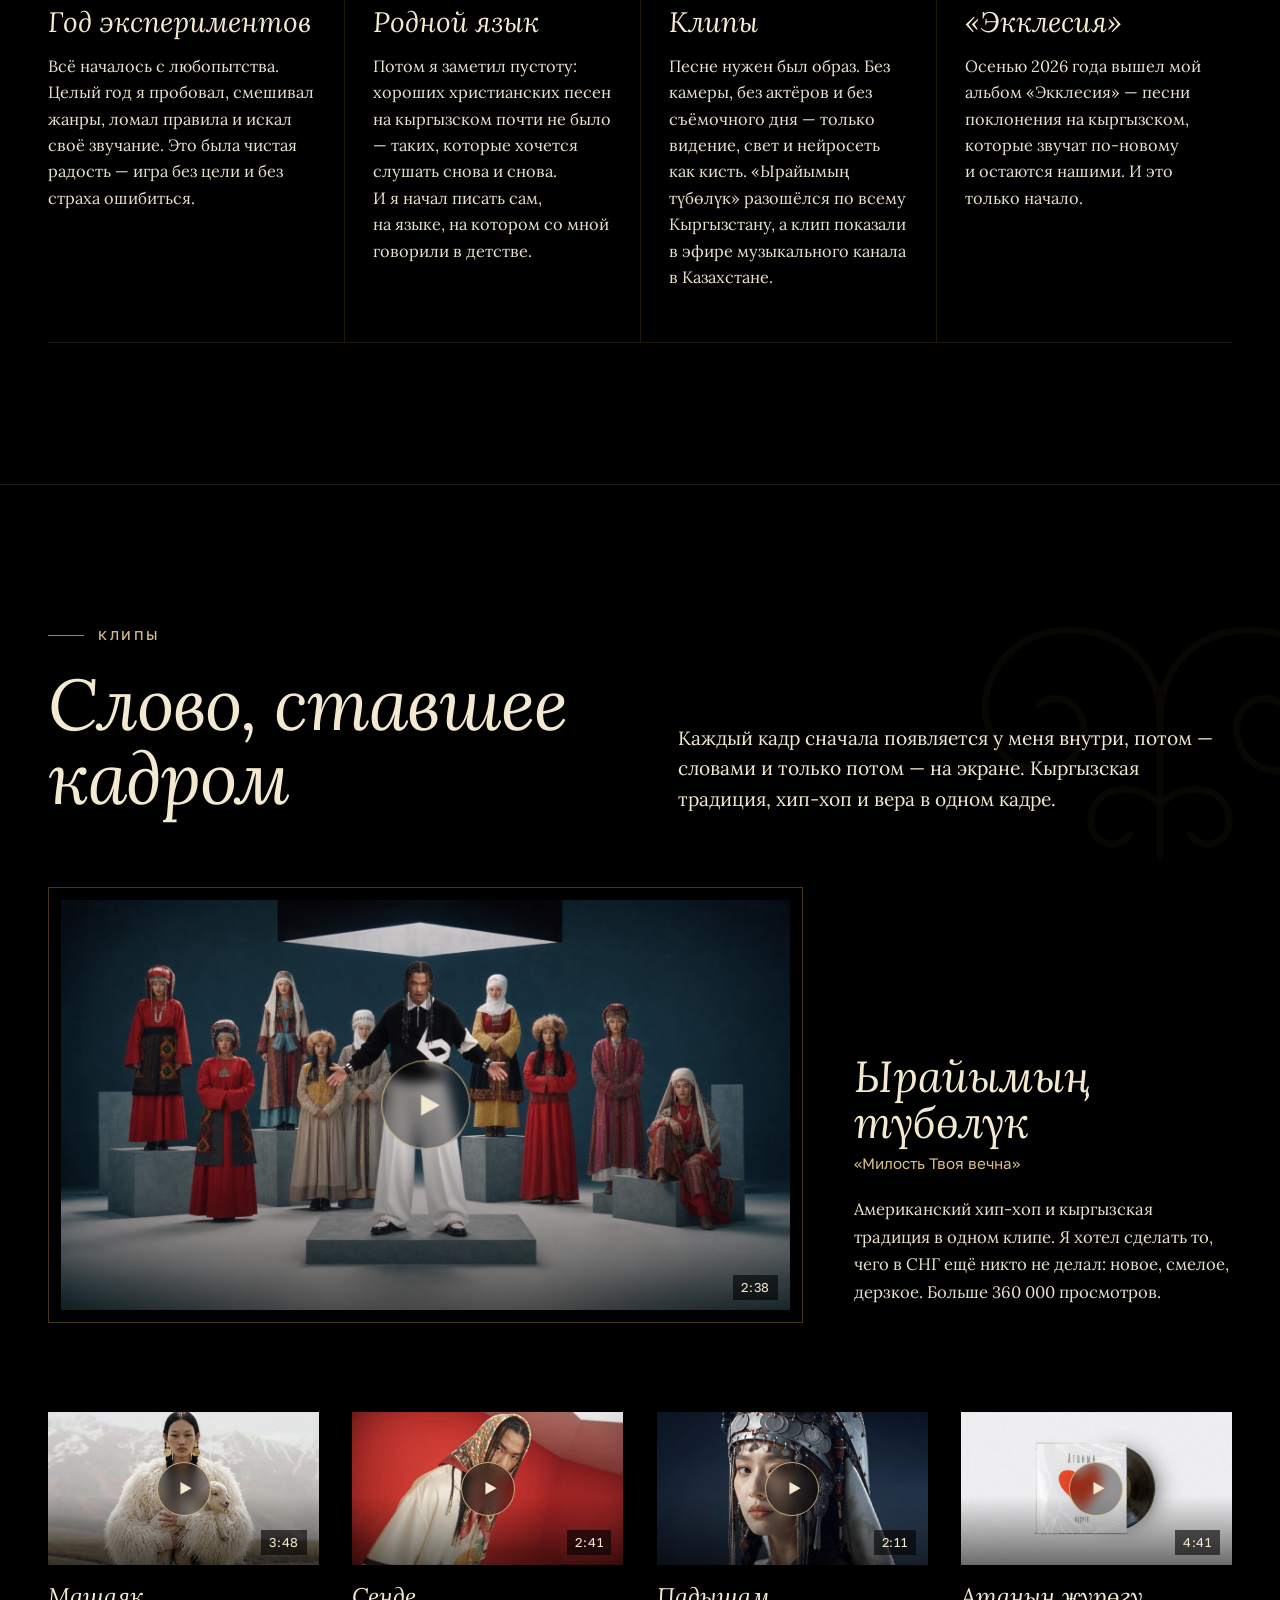
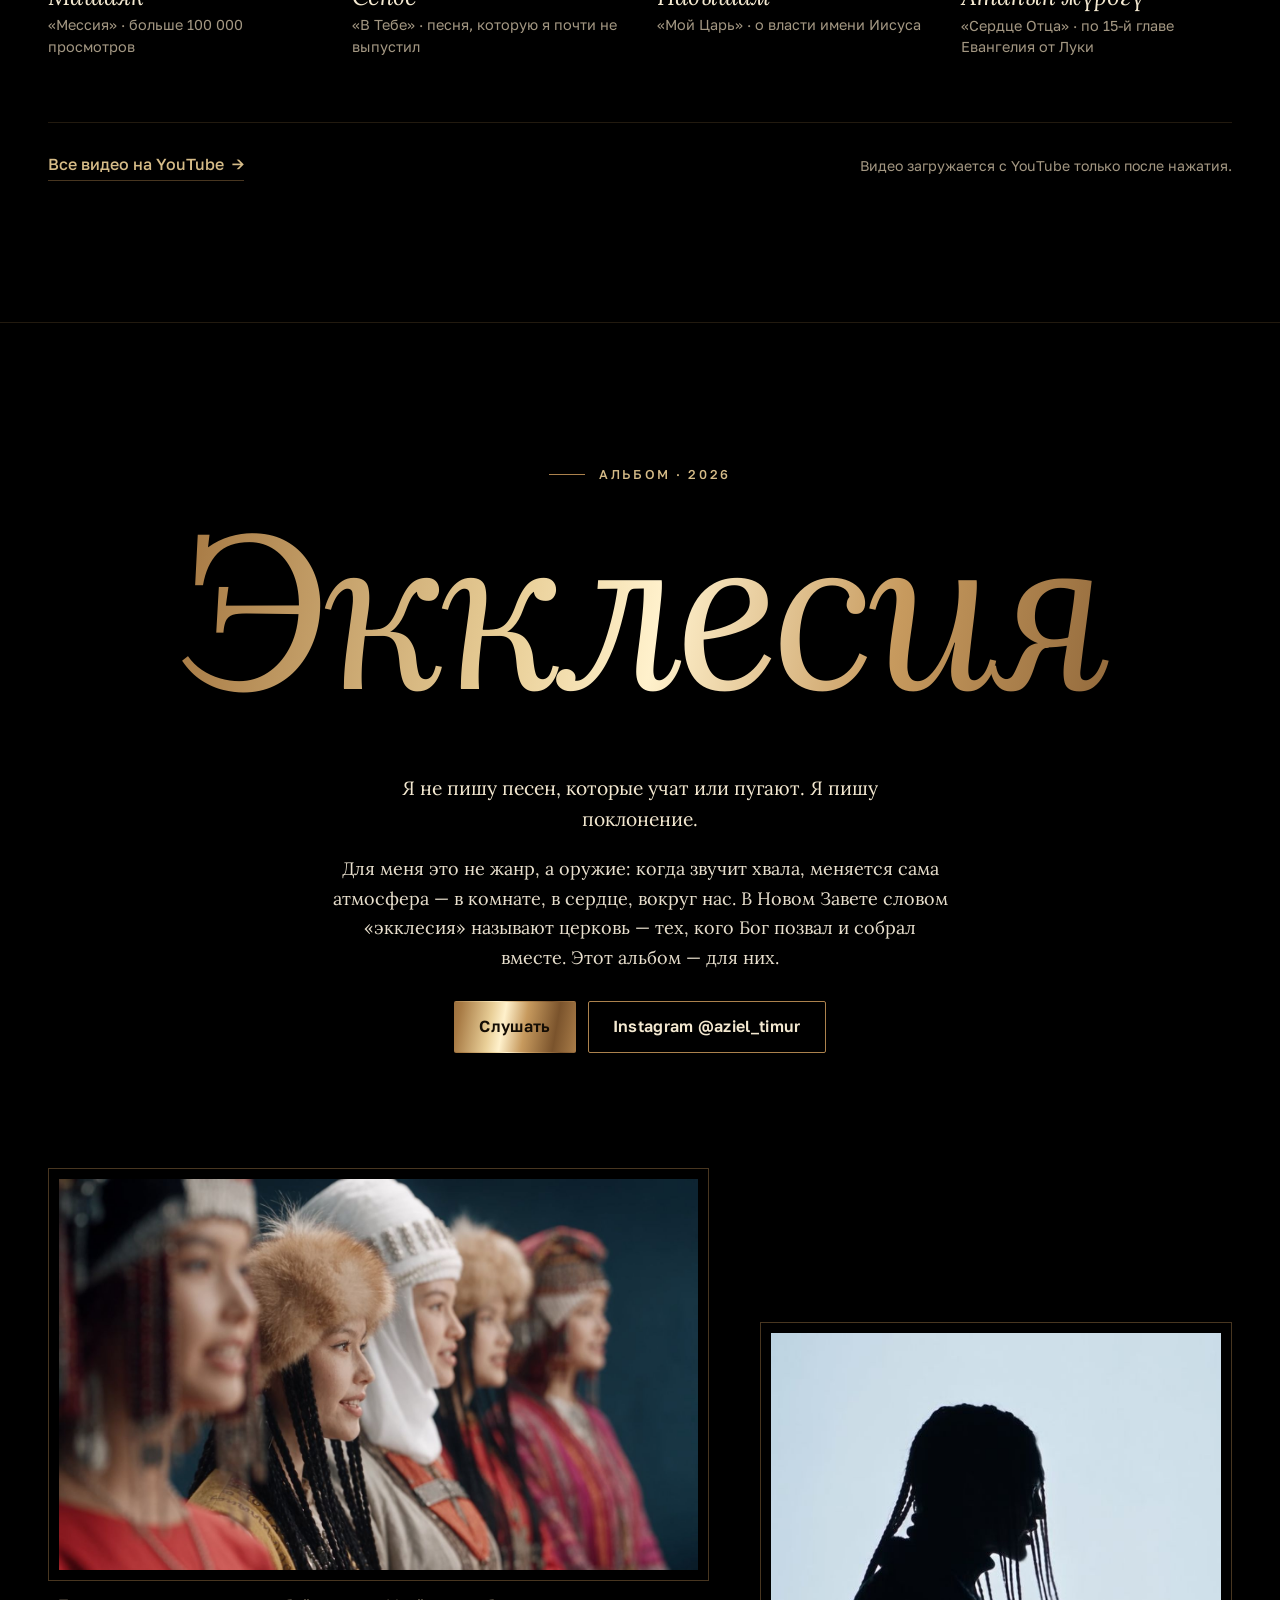
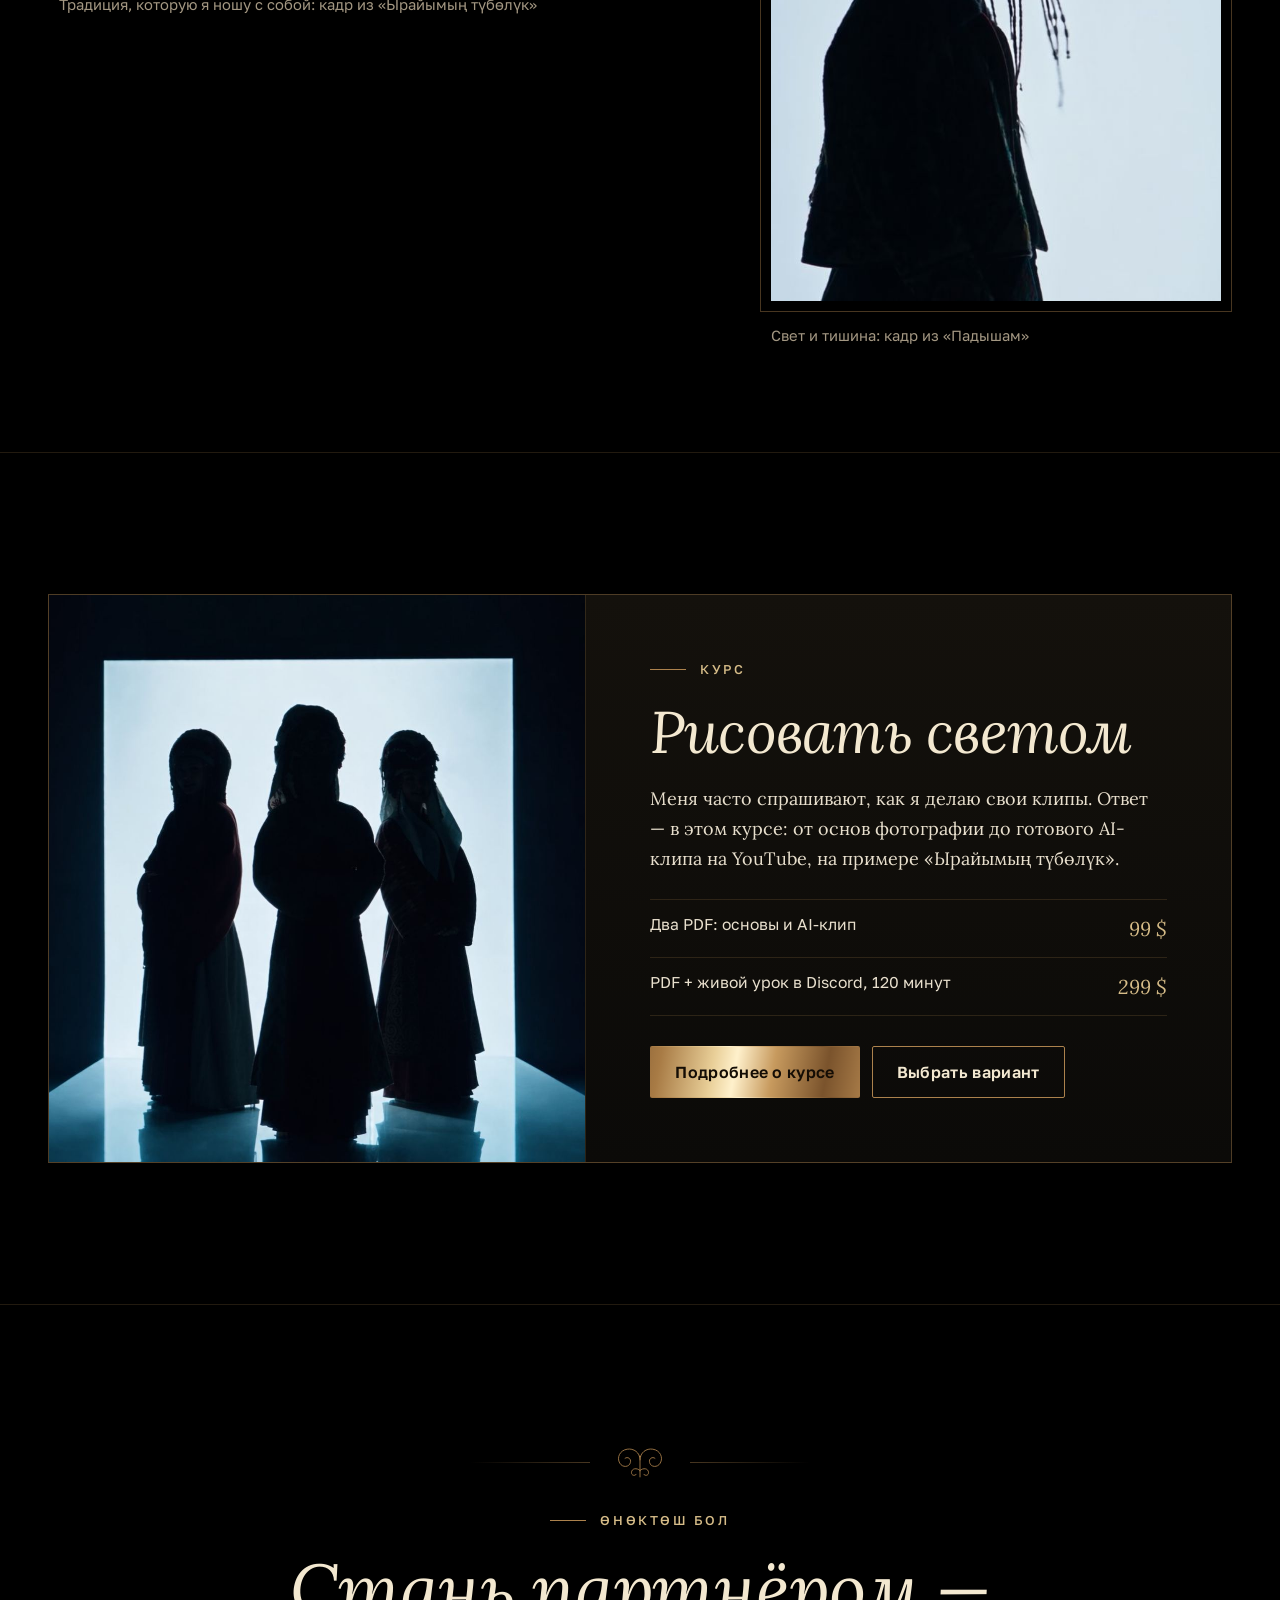
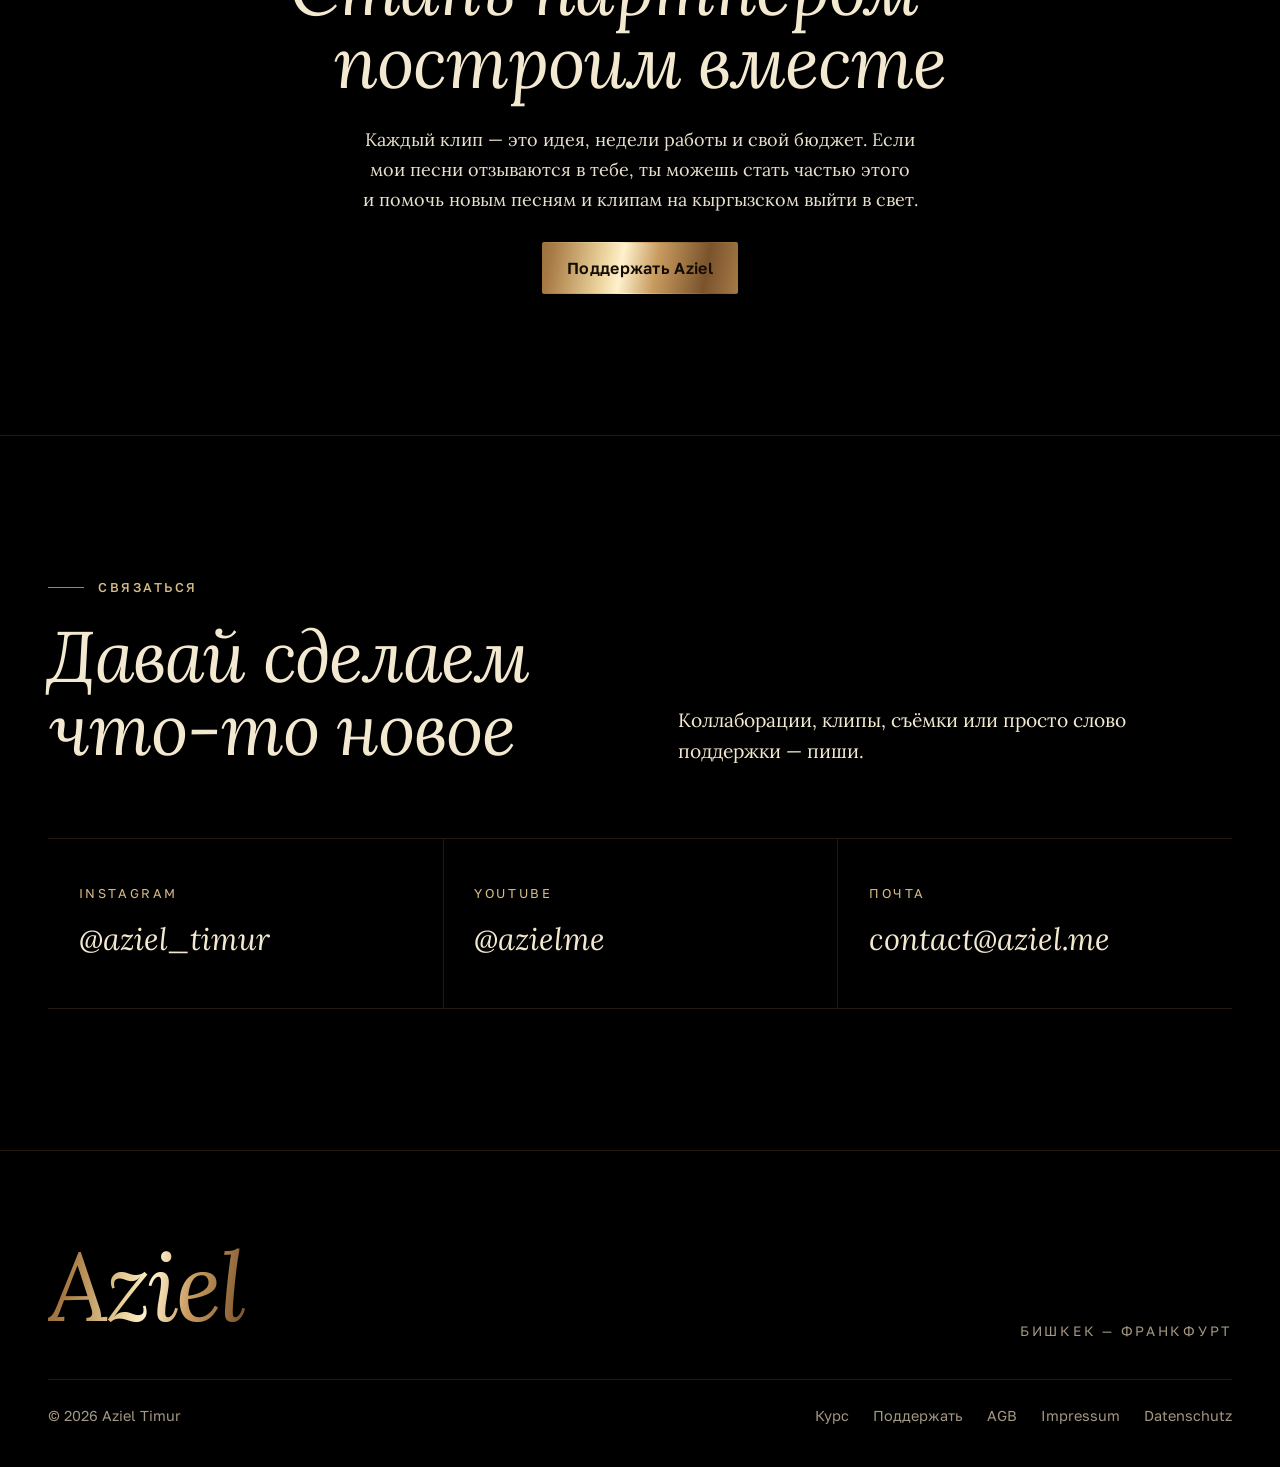
==== commit a650705b: "Neue Startseite über Aziel im Schwarz-Gold-Design, Kurs nach /kurs/ - Startseite (Russisch): Hero mi" ====
--- a/index.html
+++ b/index.html
@@ -3,260 +3,325 @@
 <head>
 <meta charset="utf-8">
 <meta name="viewport" content="width=device-width, initial-scale=1">
-<title>Рисовать светом — курс Aziel Timur по AI-клипам</title>
-<meta name="description" content="Курс Aziel Timur: от основ фотографии до AI-клипа на YouTube. Два PDF и живой урок в Discord на 120 минут на примере клипа «ЫРАЙЫМЫҢ ТҮБӨЛҮК».">
-<meta name="theme-color" content="#091D23">
+<title>Aziel Timur — кыргызский артист, режиссёр клипов и фотограф</title>
+<meta name="description" content="Aziel Timur — кыргызский артист из Франкфурта. Христианский хип-хоп и поклонение на кыргызском, AI-клипы, которые смотрит вся страна, альбом «Экклесия».">
+<meta name="theme-color" content="#000000">
 <link rel="canonical" href="https://aziel.me/">
 <meta property="og:type" content="website">
 <meta property="og:url" content="https://aziel.me/">
-<meta property="og:title" content="Рисовать светом — курс Aziel Timur">
-<meta property="og:description" content="Как снимать AI-клипы, которые смотрит вся страна. От основ фотографии до готового видео на YouTube.">
-<meta property="og:image" content="https://aziel.me/assets/img/og.jpg">
+<meta property="og:title" content="Aziel Timur — соединять точки">
+<meta property="og:description" content="Кыргызский артист и режиссёр клипов. Хип-хоп, традиция и вера в одной картине.">
+<meta property="og:image" content="https://aziel.me/assets/img/og-home.jpg">
 <meta property="og:locale" content="ru_RU">
 <meta name="twitter:card" content="summary_large_image">
 <link rel="icon" href="favicon.svg" type="image/svg+xml">
-<link rel="preload" href="assets/fonts/prata.woff" as="font" type="font/woff" crossorigin>
+<link rel="preload" href="assets/fonts/aziel-serif-italic.woff" as="font" type="font/woff" crossorigin>
+<link rel="preload" href="assets/fonts/aziel-serif.woff" as="font" type="font/woff" crossorigin>
 <link rel="preload" href="assets/fonts/golos.woff" as="font" type="font/woff" crossorigin>
-<link rel="stylesheet" href="assets/css/style.css?v=202610311042">
+<link rel="stylesheet" href="assets/css/style.css?v=202611121">
+<script>document.documentElement.classList.add('js')</script>
 <script type="application/ld+json">
-{"@context":"https://schema.org","@type":"Course","name":"Рисовать светом","description":"Курс по фотографии и AI-клипам: два PDF и живой урок в Discord на 120 минут.","inLanguage":"ru","provider":{"@type":"Person","name":"Aziel Timur","url":"https://aziel.me","sameAs":["https://www.instagram.com/aziel_timur"]},"offers":{"@type":"AggregateOffer","lowPrice":"99","highPrice":"299","offerCount":"2","priceCurrency":"USD","url":"https://aziel.me/#price","availability":"https://schema.org/InStock"}}
+{"@context":"https://schema.org","@type":"Person","name":"Aziel Timur","alternateName":"Aziel","url":"https://aziel.me/","jobTitle":"Артист, режиссёр клипов, фотограф","birthPlace":"Бишкек","homeLocation":{"@type":"Place","name":"Франкфурт-на-Майне"},"sameAs":["https://www.instagram.com/aziel_timur","https://www.youtube.com/@azielme"]}
 </script>
 </head>
 <body>
 <a class="skip" href="#main">К содержанию</a>
 
-<header class="nav">
-  <div class="wrap">
-    <a class="logo" href="#top">Aziel Timur</a>
-    <ul>
-      <li><a href="#clip">Клип</a></li>
-      <li><a href="#program">Программа</a></li>
-      <li><a href="#price">Цена</a></li>
-      <li><a href="#faq">Вопросы</a></li>
+<svg width="0" height="0" style="position:absolute" aria-hidden="true">
+  <symbol id="orn" viewBox="0 0 120 60"><g fill="none" stroke="currentColor" stroke-width="1.6" stroke-linecap="round" stroke-linejoin="round"><path d="M60 58V26C60 12 48 4 36 6C22 8 16 22 22 32C27 41 40 40 42 31C44 24 37 19 32 23"/><path d="M60 26C60 12 72 4 84 6C98 8 104 22 98 32C93 41 80 40 78 31C76 24 83 19 88 23"/><path d="M60 46C54 40 44 42 44 50C44 55 50 57 53 53"/><path d="M60 46C66 40 76 42 76 50C76 55 70 57 67 53"/></g><circle cx="60" cy="20" r="1.6" fill="currentColor"/></symbol>
+  <symbol id="play" viewBox="0 0 24 24"><path d="M5 3l16 9-16 9z"/></symbol>
+</svg>
+
+<header class="kopf" id="kopf">
+  <div class="wrap">
+    <a class="logo" href="./" aria-label="Aziel Timur — на главную"><span class="logo-marke">Aziel</span><span class="logo-zusatz">Timur</span></a>
+    <button class="menue-knopf" type="button" aria-expanded="false" aria-controls="menue" aria-label="Меню"><span></span><span></span><span></span></button>
+    <nav class="kopf-nav" id="menue" aria-label="Главное меню">
+      <a href="#obo-mne">Обо мне</a>
+      <a href="#put">История</a>
+      <a href="#klipy">Клипы</a>
+      <a href="#ekklesia">Альбом</a>
+      <a href="support/">Поддержать</a>
+      <a class="btn btn--gold" href="kurs/">Курс по AI-клипам</a>
+    </nav>
+  </div>
+</header>
+
+<main id="main">
+
+<section class="hero" aria-label="Aziel Timur">
+  <figure class="hero-bild">
+    <img src="assets/img/shot-closeup.jpg" alt="Герой клипов Aziel крупным планом, за ним — женщины в кыргызских национальных костюмах" fetchpriority="high">
+  </figure>
+
+  <svg class="siegel" viewBox="0 0 200 200" aria-hidden="true">
+    <defs><path id="kreis" d="M100 100m-78 0a78 78 0 1 1 156 0a78 78 0 1 1-156 0"/></defs>
+    <circle cx="100" cy="100" r="96" fill="#000" stroke="currentColor" stroke-opacity=".55"/>
+    <circle cx="100" cy="100" r="62" fill="none" stroke="currentColor" stroke-opacity=".35"/>
+    <g class="ring"><text font-family="Golos Text, sans-serif" font-size="12.5" letter-spacing="2.2" fill="currentColor"><textPath href="#kreis" textLength="486" lengthAdjust="spacing">AZIEL TIMUR · ДАҢКТОО · БИШКЕК — ФРАНКФУРТ ·</textPath></text></g>
+    <use href="#orn" x="68" y="84" width="64" height="32" color="#d6bc88"/>
+  </svg>
+
+  <div class="wrap hero-inhalt">
+    <div class="hero-text">
+      <p class="eyebrow">Артист · режиссёр клипов · фотограф</p>
+      <p class="hero-lead">Я соединяю хип-хоп, традицию моего народа и веру в одну картину. Песни на&nbsp;кыргызском — и&nbsp;клипы, которые смотрит вся страна.</p>
+      <a class="status" href="#ekklesia">Альбом «Экклесия» — уже на&nbsp;всех площадках</a>
+      <div class="hero-cta">
+        <a class="btn btn--gold" href="#klipy"><svg viewBox="0 0 24 24" fill="currentColor" aria-hidden="true"><use href="#play"/></svg>Смотреть клипы</a>
+        <a class="btn" href="kurs/">Курс «Рисовать светом»</a>
+      </div>
+    </div>
+  </div>
+
+  <h1 class="wrap"><span class="marke" aria-hidden="true">Aziel</span><span class="sr-only">Aziel Timur — кыргызский артист, режиссёр клипов и фотограф</span></h1>
+</section>
+
+<div class="zahlen">
+  <ul class="wrap">
+    <li class="auftauchen"><strong>600&nbsp;000+</strong><span>просмотров на&nbsp;YouTube</span></li>
+    <li class="auftauchen" data-verzoegerung="1"><strong>360&nbsp;000+</strong><span>у&nbsp;клипа «Ырайымың түбөлүк»</span></li>
+    <li class="auftauchen" data-verzoegerung="2"><strong>Эфир&nbsp;ТВ</strong><span>клип показали на&nbsp;музыкальном канале в&nbsp;Казахстане</span></li>
+    <li class="auftauchen" data-verzoegerung="3"><strong>«Экклесия»</strong><span>альбом вышел осенью 2026&nbsp;года</span></li>
+  </ul>
+</div>
+
+<section class="abschnitt" id="obo-mne" aria-labelledby="ich-h">
+  <div class="wrap">
+    <div class="ich-raster">
+      <div class="ich-text">
+        <p class="eyebrow auftauchen">Обо мне</p>
+        <h2 class="titel auftauchen" id="ich-h">Соединять точки</h2>
+        <p class="lead auftauchen">Я не играю ни на одном инструменте. Я не звукорежиссёр, не программист и не художник. И всё же каждая моя песня и каждый клип — мои, от первой секунды до последней.</p>
+        <p class="auftauchen">Потому что моя работа — видеть целое раньше, чем оно появится. Слово, бит, свет, костюм, лицо в&nbsp;кадре, тишина между строками — у&nbsp;каждой части есть свой мастер, и&nbsp;каждый — лучший на&nbsp;своём месте. Я&nbsp;стою там, где всё это сходится, и&nbsp;соединяю точки, пока картина не оживёт.</p>
+        <p class="auftauchen">Стив Джобс не паял платы, но собрал из&nbsp;гениальных деталей вещь, которой до&nbsp;него не было. Рик Рубин честно признаётся, что не владеет техникой: ему платят за&nbsp;уверенность во&nbsp;вкусе и&nbsp;за&nbsp;умение выразить то, что он чувствует. Мне близок этот путь. В&nbsp;шутку я&nbsp;называю себя Риком Рубином из&nbsp;Кыргызстана — но&nbsp;в&nbsp;каждой шутке есть доля правды.</p>
+        <p class="auftauchen">Я родился в&nbsp;Бишкеке, до&nbsp;двенадцати лет рос в&nbsp;айыле у&nbsp;бабушки с&nbsp;дедушкой, а&nbsp;потом переехал в&nbsp;Германию. Сегодня живу во&nbsp;Франкфурте. Две культуры, два языка, две половины жизни — когда-то это казалось разными точками. Теперь я&nbsp;вижу, как они соединяются.</p>
+      </div>
+      <figure class="rahmen ich-bild auftauchen" data-verzoegerung="1">
+        <img src="assets/img/desert-planes.jpg" alt="Герой клипа Aziel в профиле, вдали — девять женщин в национальных костюмах перед меловой скалой" loading="lazy">
+      </figure>
+    </div>
+
+    <div class="zitat auftauchen">
+      <div class="ornament" aria-hidden="true"><svg viewBox="0 0 120 60"><use href="#orn"/></svg></div>
+      <blockquote>Я не играю на&nbsp;инструменте. Я&nbsp;слышу, как должен звучать весь оркестр.</blockquote>
+      <cite>Aziel</cite>
+    </div>
+  </div>
+</section>
+
+<section class="abschnitt abschnitt--linie" id="put" aria-labelledby="put-h">
+  <div class="wrap">
+    <div class="abschnitt-kopf">
+      <div>
+        <p class="eyebrow auftauchen">История</p>
+        <h2 class="titel auftauchen" id="put-h">Как я пришёл к&nbsp;музыке</h2>
+      </div>
+      <p class="lead auftauchen" data-verzoegerung="1">Долгое время я&nbsp;только слушал музыку. Мне и&nbsp;в&nbsp;голову не приходило, что однажды я&nbsp;буду делать её сам.</p>
+    </div>
+
+    <ol class="weg-liste">
+      <li class="auftauchen">
+        <span class="weg-nr metall-text">01</span>
+        <h3>Год экспериментов</h3>
+        <p>Всё началось с&nbsp;любопытства. Целый год я&nbsp;пробовал, смешивал жанры, ломал правила и&nbsp;искал своё звучание. Это была чистая радость — игра без цели и&nbsp;без страха ошибиться.</p>
+      </li>
+      <li class="auftauchen" data-verzoegerung="1">
+        <span class="weg-nr metall-text">02</span>
+        <h3>Родной язык</h3>
+        <p>Потом я&nbsp;заметил пустоту: хороших христианских песен на&nbsp;кыргызском почти не было — таких, которые хочется слушать снова и&nbsp;снова. И&nbsp;я&nbsp;начал писать сам, на&nbsp;языке, на&nbsp;котором со&nbsp;мной говорили в&nbsp;детстве.</p>
+      </li>
+      <li class="auftauchen" data-verzoegerung="2">
+        <span class="weg-nr metall-text">03</span>
+        <h3>Клипы</h3>
+        <p>Песне нужен был образ. Без камеры, без актёров и&nbsp;без съёмочного дня — только видение, свет и&nbsp;нейросеть как кисть. «Ырайымың түбөлүк» разошёлся по&nbsp;всему Кыргызстану, а&nbsp;клип показали в&nbsp;эфире музыкального канала в&nbsp;Казахстане.</p>
+      </li>
+      <li class="auftauchen" data-verzoegerung="3">
+        <span class="weg-nr metall-text">04</span>
+        <h3>«Экклесия»</h3>
+        <p>Осенью 2026&nbsp;года вышел мой альбом «Экклесия» — песни поклонения на&nbsp;кыргызском, которые звучат по-новому и&nbsp;остаются нашими. И&nbsp;это только начало.</p>
+      </li>
+    </ol>
+  </div>
+</section>
+
+<section class="abschnitt abschnitt--linie clips" id="klipy" aria-labelledby="klipy-h">
+  <div class="wrap">
+    <div class="abschnitt-kopf">
+      <div>
+        <p class="eyebrow auftauchen">Клипы</p>
+        <h2 class="titel auftauchen" id="klipy-h">Слово, ставшее кадром</h2>
+      </div>
+      <p class="lead auftauchen" data-verzoegerung="1">Каждый кадр сначала появляется у&nbsp;меня внутри, потом — словами и&nbsp;только потом — на&nbsp;экране. Кыргызская традиция, хип-хоп и&nbsp;вера в&nbsp;одном кадре.</p>
+    </div>
+
+    <div class="clip-gross">
+      <div class="rahmen auftauchen">
+        <button class="video-knopf" type="button" data-video="KwhI8lrwSGo" data-titel="ЫРАЙЫМЫҢ ТҮБӨЛҮК — Aziel">
+          <img src="assets/img/clip-final.jpg" alt="Финал клипа «Ырайымың түбөлүк»: герой с раскрытыми руками среди женщин в национальных костюмах" loading="lazy">
+          <span class="play"><svg viewBox="0 0 24 24" aria-hidden="true"><use href="#play"/></svg></span>
+          <span class="video-dauer">2:38</span>
+          <span class="sr-only">Смотреть клип «Ырайымың түбөлүк»</span>
+        </button>
+      </div>
+      <div class="clip-info auftauchen" data-verzoegerung="1">
+        <h3>Ырайымың түбөлүк</h3>
+        <p class="uebersetzung">«Милость Твоя вечна»</p>
+        <p>Американский хип-хоп и&nbsp;кыргызская традиция в&nbsp;одном клипе. Я&nbsp;хотел сделать то, чего в&nbsp;СНГ ещё никто не делал: новое, смелое, дерзкое. Больше 360&nbsp;000 просмотров.</p>
+      </div>
+    </div>
+
+    <ul class="clip-raster">
+      <li class="clip-karte auftauchen">
+        <button class="video-knopf" type="button" data-video="FiWkIo0mKk4" data-titel="МАШАЯК (Messiah) — Aziel">
+          <img src="assets/img/v-mashayak.jpg" alt="Кадр из клипа «Машаяк»: девушка в белой шубе держит ягнёнка на фоне гор" loading="lazy">
+          <span class="play"><svg viewBox="0 0 24 24" aria-hidden="true"><use href="#play"/></svg></span>
+          <span class="video-dauer">3:48</span>
+          <span class="sr-only">Смотреть клип «Машаяк»</span>
+        </button>
+        <h3>Машаяк</h3>
+        <p>«Мессия» · больше 100&nbsp;000 просмотров</p>
+      </li>
+      <li class="clip-karte auftauchen" data-verzoegerung="1">
+        <button class="video-knopf" type="button" data-video="-JEEfQSoaEs" data-titel="СЕНДЕ — Aziel">
+          <img src="assets/img/v-sende.jpg" alt="Кадр из клипа «Сенде»: герой в платке на красном фоне" loading="lazy">
+          <span class="play"><svg viewBox="0 0 24 24" aria-hidden="true"><use href="#play"/></svg></span>
+          <span class="video-dauer">2:41</span>
+          <span class="sr-only">Смотреть клип «Сенде»</span>
+        </button>
+        <h3>Сенде</h3>
+        <p>«В&nbsp;Тебе» · песня, которую я&nbsp;почти не выпустил</p>
+      </li>
+      <li class="clip-karte auftauchen" data-verzoegerung="2">
+        <button class="video-knopf" type="button" data-video="nF0Dyoi3bXo" data-titel="ПАДЫШАМ — Aziel">
+          <img src="assets/img/v-padysham.jpg" alt="Кадр из клипа «Падышам»: девушка в серебряном головном уборе" loading="lazy">
+          <span class="play"><svg viewBox="0 0 24 24" aria-hidden="true"><use href="#play"/></svg></span>
+          <span class="video-dauer">2:11</span>
+          <span class="sr-only">Смотреть клип «Падышам»</span>
+        </button>
+        <h3>Падышам</h3>
+        <p>«Мой Царь» · о&nbsp;власти имени Иисуса</p>
+      </li>
+      <li class="clip-karte auftauchen" data-verzoegerung="3">
+        <button class="video-knopf" type="button" data-video="km4tjLqnDDQ" data-titel="Атанын жүрөгү — Aziel">
+          <img src="assets/img/v-atanyn.jpg" alt="Обложка песни «Атанын жүрөгү»: красное сердце на белой пластинке" loading="lazy">
+          <span class="play"><svg viewBox="0 0 24 24" aria-hidden="true"><use href="#play"/></svg></span>
+          <span class="video-dauer">4:41</span>
+          <span class="sr-only">Слушать песню «Атанын жүрөгү»</span>
+        </button>
+        <h3>Атанын жүрөгү</h3>
+        <p>«Сердце Отца» · по&nbsp;15-й главе Евангелия от&nbsp;Луки</p>
+      </li>
     </ul>
-    <a class="btn btn-red" href="#price">Купить курс</a>
-  </div>
-</header>
-
-<main id="main">
-
-<section class="hero" id="top">
-  <picture>
-    <source media="(max-width:700px)" srcset="assets/img/hero-portal-m.jpg">
-    <img src="assets/img/hero-portal.jpg" alt="Три женщины в кыргызских национальных костюмах — силуэты на фоне светящегося проёма. Кадр из клипа Aziel." fetchpriority="high">
-  </picture>
-  <div class="wrap">
-    <h1>Рисовать светом</h1>
-    <p class="lead">Курс Aziel Timur: как снимать AI-клипы, которые смотрит вся страна. От основ фотографии до готового видео на YouTube.</p>
-    <div class="actions">
-      <a class="btn btn-red" href="#price">Купить курс · от 99 $</a>
-      <a class="btn btn-ghost" href="#clip">Смотреть клип</a>
-    </div>
-    <p class="note">Курс на русском. Подходит без опыта.</p>
-  </div>
-</section>
-
-<section class="clip" id="clip">
-  <div class="wrap grid">
-    <div>
-      <h2>Без камеры, без актёров, без съёмочного дня</h2>
-      <p class="lead">«ЫРАЙЫМЫҢ ТҮБӨЛҮК» разошёлся по всему Кыргызстану. Каждый человек, костюм и луч света в нём созданы нейросетью — по методу, который ты разберёшь в курсе шаг за шагом.</p>
-      <dl class="facts">
-        <div><dt>2:37</dt><dd>длина песни</dd></div>
-        <div><dt>3 дня</dt><dd>от идеи до YouTube</dd></div>
-        <div><dt>200 €</dt><dd>примерный бюджет</dd></div>
-      </dl>
-      <p class="muted">Клип Aziel уже показали в эфире музыкального телеканала в Казахстане.</p>
-    </div>
-    <div>
-      <div class="video" id="video">
-        <button type="button" aria-label="Смотреть клип «ЫРАЙЫМЫҢ ТҮБӨЛҮК» на YouTube">
-          <img src="assets/img/clip-final.jpg" alt="" loading="lazy">
-          <span class="play"><svg viewBox="0 0 24 24" aria-hidden="true"><path d="M5 3l16 9-16 9z"/></svg></span>
-        </button>
-      </div>
-      <p class="video-cap">Видео загрузится с YouTube после нажатия.</p>
-    </div>
-  </div>
-</section>
-
-<section class="frames" aria-labelledby="frames-h">
-  <div class="wrap">
-    <div class="head">
-      <h2 id="frames-h">Как слова становятся кадром</h2>
-      <p class="lead">Нейросеть делает ровно то, что ты описал. Каждый из этих кадров сначала был написан словами — языком фотографа.</p>
-    </div>
-    <div class="stage">
-      <ul class="picker" role="list">
-        <li><button type="button" aria-pressed="true" data-i="0"><span class="name">Крупный план</span><span class="line">Лицо крупно справа, фигуры маленькие вдали</span></button></li>
-        <li><button type="button" aria-pressed="false" data-i="1"><span class="name">Перевод фокуса</span><span class="line">Резкость переходит с одного плана на другой</span></button></li>
-        <li><button type="button" aria-pressed="false" data-i="2"><span class="name">Ряд профилей</span><span class="line">Профили уходят в глубину кадра</span></button></li>
-        <li><button type="button" aria-pressed="false" data-i="3"><span class="name">Финал</span><span class="line">Общий план, все взгляды в объектив</span></button></li>
-      </ul>
-      <figure class="screen">
-        <div class="frame">
-          <img class="on" src="assets/img/shot-closeup.jpg" alt="Крупный план героя справа, три женщины размыты слева вдалеке">
-          <img src="assets/img/shot-rackfocus.jpg" alt="Профиль героя в фокусе, женщины размыты за ним" loading="lazy">
-          <img src="assets/img/shot-profiles.jpg" alt="Ряд женских профилей в национальных головных уборах, уходящий в глубину" loading="lazy">
-          <img src="assets/img/clip-final.jpg" alt="Герой с раскрытыми руками перед девятью женщинами в студии" loading="lazy">
+
+    <div class="clips-fuss">
+      <a class="pfeil" href="https://www.youtube.com/@azielme" rel="noopener">Все видео на&nbsp;YouTube <span aria-hidden="true">→</span></a>
+      <p>Видео загружается с&nbsp;YouTube только после нажатия.</p>
+    </div>
+  </div>
+</section>
+
+<section class="abschnitt abschnitt--linie ekklesia" id="ekklesia" aria-labelledby="ekk-h">
+  <div class="wrap">
+    <p class="eyebrow auftauchen" style="justify-content:center">Альбом · 2026</p>
+    <h2 id="ekk-h" class="auftauchen"><span class="ekklesia-wort metall-text">Экклесия</span></h2>
+    <p class="lead auftauchen">Я&nbsp;не пишу песен, которые учат или пугают. Я&nbsp;пишу поклонение.</p>
+    <p class="auftauchen">Для меня это не жанр, а&nbsp;оружие: когда звучит хвала, меняется сама атмосфера — в&nbsp;комнате, в&nbsp;сердце, вокруг нас. В&nbsp;Новом Завете словом «экклесия» называют церковь — тех, кого Бог позвал и&nbsp;собрал вместе. Этот альбом — для них.</p>
+    <div class="hero-cta auftauchen">
+      <a class="btn btn--gold" href="https://www.youtube.com/@azielme" rel="noopener">Слушать</a>
+      <a class="btn" href="https://www.instagram.com/aziel_timur" rel="noopener">Instagram @aziel_timur</a>
+    </div>
+
+    <div class="bildband-raster">
+      <figure class="rahmen auftauchen">
+        <img src="assets/img/shot-profiles.jpg" alt="Ряд женских профилей в кыргызских национальных головных уборах" loading="lazy">
+        <figcaption>Традиция, которую я&nbsp;ношу с&nbsp;собой: кадр из&nbsp;«Ырайымың түбөлүк»</figcaption>
+      </figure>
+      <figure class="rahmen bild--klein auftauchen" data-verzoegerung="1">
+        <img src="assets/img/about-silhouette.jpg" alt="Силуэт героя клипов Aziel на фоне светлого неба" loading="lazy" style="object-position:38% 50%">
+        <figcaption>Свет и&nbsp;тишина: кадр из&nbsp;«Падышам»</figcaption>
+      </figure>
+    </div>
+  </div>
+</section>
+
+<section class="abschnitt abschnitt--linie" id="kurs" aria-labelledby="kurs-h">
+  <div class="wrap">
+    <div class="tafel-box auftauchen">
+      <figure class="bild"><img src="assets/img/hero-portal.jpg" alt="Три женские фигуры в национальных костюмах — силуэты в светящемся проёме" loading="lazy"></figure>
+      <div class="inhalt">
+        <p class="eyebrow">Курс</p>
+        <h2 class="titel" id="kurs-h">Рисовать светом</h2>
+        <p>Меня часто спрашивают, как я&nbsp;делаю свои клипы. Ответ — в&nbsp;этом курсе: от&nbsp;основ фотографии до&nbsp;готового AI-клипа на&nbsp;YouTube, на&nbsp;примере «Ырайымың түбөлүк».</p>
+        <ul>
+          <li><span>Два PDF: основы и&nbsp;AI-клип</span><b>99&nbsp;$</b></li>
+          <li><span>PDF + живой урок в&nbsp;Discord, 120&nbsp;минут</span><b>299&nbsp;$</b></li>
+        </ul>
+        <div class="hero-cta">
+          <a class="btn btn--gold" href="kurs/">Подробнее о&nbsp;курсе</a>
+          <a class="btn" href="kurs/#price">Выбрать вариант</a>
         </div>
-        <figcaption id="frame-cap" aria-live="polite">Лицо справа, три фигуры слева вдалеке — правило третей и малая глубина резкости.</figcaption>
-      </figure>
-    </div>
-    <p class="foot">Как описать такой кадр словами — разбираем в курсе, приём за приёмом.</p>
-  </div>
-</section>
-
-<section class="program light" id="program">
-  <div class="wrap">
-    <h2>Два PDF и живой урок</h2>
-    <p class="lead">Сначала — язык света и кадра. Потом — весь путь клипа на настоящих примерах, от листа персонажа до экспорта для YouTube.</p>
-    <div class="parts">
-      <article class="part">
-        <h3>Часть первая. Basics</h3>
-        <p class="meta">27 страниц, 19 глав с иллюстрациями и практикой</p>
-        <ul>
-          <li>Свет: качество, направление, цвет, время суток</li>
-          <li>Экспозиция: диафрагма, выдержка, ISO</li>
-          <li>Композиция, планы и ракурсы</li>
-          <li>Объективы, фокус и резкость</li>
-          <li>Цвет и основы обработки</li>
-          <li>Язык фотографии в промптах</li>
-        </ul>
-        <div class="pages">
-          <img src="assets/img/pv1-1.jpg" alt="Обложка первой части курса" loading="lazy">
-          <img src="assets/img/pv1-4.jpg" alt="Первая глава: фотография — это рисунок светом" loading="lazy">
-          <img src="assets/img/pv1-11.jpg" alt="Глава о времени суток для съёмки" loading="lazy">
-        </div>
-      </article>
-      <article class="part">
-        <h3>Часть вторая. AI-клип</h3>
-        <p class="meta">39 страниц, 13 глав на примере «ЫРАЙЫМЫҢ ТҮБӨЛҮК»</p>
-        <ul>
-          <li>Инструменты, бюджет и сроки клипа</li>
-          <li>Анатомия промпта и метод слоёв</li>
-          <li>Один персонаж во всех сценах</li>
-          <li>Видео и липсинк: герой поёт твою песню</li>
-          <li>Свет, глубина, позы и перформанс</li>
-          <li>Монтаж под оригинал песни и экспорт для YouTube</li>
-          <li>Шаблоны промптов и все оригинальные промпты клипа</li>
-        </ul>
-        <div class="pages">
-          <img src="assets/img/pv2-1.jpg" alt="Обложка второй части курса" loading="lazy">
-          <img src="assets/img/pv2-2.jpg" alt="Вступление: идея важнее инструмента" loading="lazy">
-          <img src="assets/img/pv2-16.jpg" alt="Глава «Галерея света»" loading="lazy">
-        </div>
-      </article>
-    </div>
-    <div class="live">
-      <img src="assets/img/desert-planes.jpg" alt="Герой в профиле на первом плане, девять женщин в национальных костюмах перед меловой скалой" loading="lazy">
-      <div class="txt">
-        <h3>Урок в Discord · 120 минут</h3>
-        <p>В варианте «PDF + урок». Один живой урок с демонстрацией экрана. Aziel показывает весь процесс на своих готовых проектах — программы, промпты, референсы и рабочие секреты — и разбирает твои кадры.</p>
-      </div>
-    </div>
-  </div>
-</section>
-
-<section class="how" aria-labelledby="how-h">
-  <div class="wrap">
-    <h2 id="how-h">Как начать</h2>
-    <ol class="steps">
-      <li><h3>Выбери вариант</h3><p>PDF за 99 $ или PDF + урок в Discord за 299 $. Оплата картой, Apple Pay или Google Pay.</p></li>
-      <li><h3>Получи письмо</h3><p>В течение 24 часов: оба PDF, а с уроком — ещё и приглашение в Discord.</p></li>
-      <li><h3>Начни с Basics</h3><p>Даже если никогда не держал камеру.</p></li>
-      <li><h3>Урок в Discord</h3><p>В варианте за 299 $: 120 минут, весь путь клипа и разбор твоих первых кадров.</p></li>
-    </ol>
-  </div>
-</section>
-
-<section class="about light" aria-labelledby="about-h">
-  <div class="wrap grid">
-    <div>
-      <h2 id="about-h">Aziel Timur</h2>
-      <p class="lead" style="margin-top:1.2rem">Кыргызский артист и режиссёр клипов, живёт во Франкфурте. Шесть лет в фотографии, больше двух лет работает с нейросетями.</p>
-      <p>Его клипы на кыргызском соединяют хип-хоп, традицию и веру. Нейросеть для него — инструмент, а видение и вкус — свои.</p>
-      <blockquote>Я хотел сделать то, чего в СНГ ещё никто не делал: что-то новое, смелое, дерзкое.<footer>Aziel о клипе «ЫРАЙЫМЫҢ ТҮБӨЛҮК»</footer></blockquote>
-      <p style="margin-top:2rem; display:flex; flex-wrap:wrap; gap:12px"><a class="btn btn-ghost" href="https://www.instagram.com/aziel_timur" rel="noopener">Instagram @aziel_timur</a><a class="btn btn-ghost" href="support/">Поддержать Aziel</a></p>
-    </div>
-    <figure><img src="assets/img/about-silhouette.jpg" alt="Силуэт героя клипов Aziel на фоне светлого неба — кадр из клипа «ПАДЫШАМ»" loading="lazy"></figure>
-  </div>
-</section>
-
-<section class="price" id="price" aria-labelledby="price-h">
-  <div class="wrap">
-    <h2 id="price-h">Выбери вариант</h2>
-    <p class="muted" style="margin-top:1rem">Одна оплата, без подписки.</p>
-    <div class="plans">
-      <article class="plan">
-        <h3>PDF</h3>
-        <p class="plan-sub">Учишься сам, в своём темпе</p>
-        <div class="amount">99 $</div>
-        <ul class="incl">
-          <li><svg viewBox="0 0 24 24" aria-hidden="true"><path d="M4 12.5l5 5L20 6.5"/></svg><span>Часть 1. Basics — PDF</span></li>
-          <li><svg viewBox="0 0 24 24" aria-hidden="true"><path d="M4 12.5l5 5L20 6.5"/></svg><span>Часть 2. AI-клип — PDF</span></li>
-          <li><svg viewBox="0 0 24 24" aria-hidden="true"><path d="M4 12.5l5 5L20 6.5"/></svg><span>Все оригинальные промпты клипа</span></li>
-          <li><svg viewBox="0 0 24 24" aria-hidden="true"><path d="M4 12.5l5 5L20 6.5"/></svg><span>Шаблоны промптов для своих клипов</span></li>
-        </ul>
-        <div class="actions">
-          <a class="btn btn-ghost" href="https://buy.stripe.com/28EbJ1bHb0hC1Z59M47Re02?locale=ru" rel="noopener">Купить PDF за 99 $</a>
-        </div>
-      </article>
-      <article class="plan plan-main">
-        <span class="plan-tag">С Aziel</span>
-        <h3>PDF + урок</h3>
-        <p class="plan-sub">Весь курс и живой разбор</p>
-        <div class="amount">299 $</div>
-        <ul class="incl">
-          <li><svg viewBox="0 0 24 24" aria-hidden="true"><path d="M4 12.5l5 5L20 6.5"/></svg><span>Всё из варианта «PDF»</span></li>
-          <li><svg viewBox="0 0 24 24" aria-hidden="true"><path d="M4 12.5l5 5L20 6.5"/></svg><span>Живой урок в Discord, 120 минут</span></li>
-          <li><svg viewBox="0 0 24 24" aria-hidden="true"><path d="M4 12.5l5 5L20 6.5"/></svg><span>Разбор твоих кадров и промптов</span></li>
-          <li><svg viewBox="0 0 24 24" aria-hidden="true"><path d="M4 12.5l5 5L20 6.5"/></svg><span>Рабочие секреты Aziel на его проектах</span></li>
-        </ul>
-        <div class="actions">
-          <a class="btn btn-red" href="https://buy.stripe.com/cNidR94eJ7K4avBf6o7Re00?locale=ru" rel="noopener">Купить за 299 $</a>
-        </div>
-      </article>
-    </div>
-    <div class="plans-foot">
-      <p class="small">Оплата через Stripe: карта, Apple Pay или Google Pay. Покупая курс, ты принимаешь <a href="agb.html#ru">условия покупки</a>. Подписки на нейросети оплачиваются отдельно: клип длиной 2:37 обошёлся примерно в 200 €.</p>
-      <a class="btn btn-ghost" href="https://ig.me/m/aziel_timur" rel="noopener">Есть вопрос? Instagram</a>
-    </div>
-  </div>
-</section>
-
-<section class="faq" id="faq" aria-labelledby="faq-h">
-  <div class="wrap grid">
-    <h2 id="faq-h">Вопросы</h2>
-    <div>
-      <details><summary>Нужен ли опыт в фотографии?</summary><p>Нет. Часть 1 начинается с нуля: что такое свет, кадр и экспозиция. Этот язык потом превращается в точные промпты.</p></details>
-      <details><summary>Какой нужен компьютер?</summary><p>Mac или Windows и стабильный интернет. Картинки и видео создаются в браузере, монтаж — в бесплатной программе.</p></details>
-      <details><summary>Сколько стоят нейросети?</summary><p>Подписки оплачиваются отдельно. Клип «ЫРАЙЫМЫҢ ТҮБӨЛҮК» длиной 2:37 обошёлся примерно в 200 €. В курсе есть формула, по которой ты посчитаешь бюджет своего клипа.</p></details>
-      <details><summary>На каком языке курс?</summary><p>PDF и урок — на русском.</p></details>
-      <details><summary>Чем отличаются варианты?</summary><p>«PDF» — обе части курса, все промпты и шаблоны: учишься сам. «PDF + урок» — плюс 2 часа в Discord с Aziel: он показывает процесс на своих проектах и разбирает твои кадры. Начал с PDF и захотел урок — напиши Aziel.</p></details>
-      <details><summary>Как оплатить?</summary><p>Кнопкой «Купить» в нужном варианте: картой, Apple Pay или Google Pay через Stripe. Stripe может показать цену в твоей валюте. Если карта не проходит, напиши Aziel в Instagram — найдёте другой способ.</p></details>
-      <details><summary>Как проходит урок?</summary><p>Один урок на 120 минут в Discord, с демонстрацией экрана. Время выбираете вместе. Aziel показывает весь процесс на своих готовых проектах — от листа персонажа до монтажа — и отвечает на вопросы.</p></details>
-    </div>
+      </div>
+    </div>
+  </div>
+</section>
+
+<section class="abschnitt abschnitt--linie partner" id="partner" aria-labelledby="partner-h">
+  <div class="wrap">
+    <div class="ornament auftauchen" aria-hidden="true" style="margin-bottom:32px"><svg viewBox="0 0 120 60"><use href="#orn"/></svg></div>
+    <p class="eyebrow auftauchen" style="justify-content:center">Өнөктөш бол</p>
+    <h2 class="titel auftauchen" id="partner-h">Стань партнёром — построим вместе</h2>
+    <p class="auftauchen">Каждый клип — это идея, недели работы и&nbsp;свой бюджет. Если мои песни отзываются в&nbsp;тебе, ты можешь стать частью этого и&nbsp;помочь новым песням и&nbsp;клипам на&nbsp;кыргызском выйти в&nbsp;свет.</p>
+    <div class="hero-cta auftauchen">
+      <a class="btn btn--gold" href="support/">Поддержать Aziel</a>
+    </div>
+  </div>
+</section>
+
+<section class="abschnitt abschnitt--linie" id="kontakt" aria-labelledby="kontakt-h">
+  <div class="wrap">
+    <div class="abschnitt-kopf">
+      <div>
+        <p class="eyebrow auftauchen">Связаться</p>
+        <h2 class="titel auftauchen" id="kontakt-h">Давай сделаем что-то новое</h2>
+      </div>
+      <p class="lead auftauchen" data-verzoegerung="1">Коллаборации, клипы, съёмки или просто слово поддержки — пиши.</p>
+    </div>
+    <ul class="kontakt-liste">
+      <li class="auftauchen"><a href="https://www.instagram.com/aziel_timur" rel="noopener"><span>Instagram</span><strong>@aziel_timur</strong></a></li>
+      <li class="auftauchen" data-verzoegerung="1"><a href="https://www.youtube.com/@azielme" rel="noopener"><span>YouTube</span><strong>@azielme</strong></a></li>
+      <li class="auftauchen" data-verzoegerung="2"><a href="mailto:contact@aziel.me"><span>Почта</span><strong>contact@aziel.me</strong></a></li>
+    </ul>
   </div>
 </section>
 
 </main>
 
-<footer class="site">
-  <div class="wrap">
-    <span>© 2026 Aziel Timur</span>
-    <nav aria-label="Контакты и правовая информация">
-      <a href="https://www.instagram.com/aziel_timur" rel="noopener">Instagram</a>
-      <a href="https://www.youtube.com/watch?v=KwhI8lrwSGo" rel="noopener">YouTube</a>
-      <a href="mailto:contact@aziel.me">contact@aziel.me</a>
-      <a href="support/">Поддержать</a>
-      <a href="agb.html">AGB</a>
-      <a href="impressum.html">Impressum</a>
-      <a href="datenschutz.html">Datenschutz</a>
-    </nav>
+<footer class="fuss">
+  <div class="wrap">
+    <div class="fuss-oben">
+      <span class="fuss-marke metall-text">Aziel</span>
+      <p class="fuss-ort">Бишкек — Франкфурт</p>
+    </div>
+    <div class="fuss-unten">
+      <span>© 2026 Aziel Timur</span>
+      <nav aria-label="Правовая информация">
+        <a href="kurs/">Курс</a>
+        <a href="support/">Поддержать</a>
+        <a href="agb.html">AGB</a>
+        <a href="impressum.html">Impressum</a>
+        <a href="datenschutz.html">Datenschutz</a>
+      </nav>
+    </div>
   </div>
 </footer>
 
-<script src="assets/js/main.js?v=202610311042" defer></script>
+<dialog class="player" id="player" aria-label="Видео">
+  <button class="player-zu" type="button" data-zu>Закрыть <svg viewBox="0 0 24 24" fill="none" stroke="currentColor" stroke-width="1.6" aria-hidden="true"><path d="M5 5l14 14M19 5L5 19"/></svg></button>
+  <div class="player-buehne"></div>
+  <p class="player-titel"></p>
+</dialog>
+
+<script src="assets/js/main.js?v=202611121" defer></script>
 </body>
 </html>
--- a/assets/css/style.css
+++ b/assets/css/style.css
@@ -1,237 +1,561 @@
-/* Aziel Timur — «Рисовать светом» */
-@font-face{ font-family:"Prata"; src:url("../fonts/prata.woff") format("woff"); font-weight:400; font-style:normal; font-display:swap }
-@font-face{ font-family:"Golos Text"; src:url("../fonts/golos.woff") format("woff"); font-weight:400 900; font-style:normal; font-display:swap }
-
-:root{
-  --petrol:#102B33;
-  --petrol-deep:#091D23;
-  --petrol-raise:#173A44;
-  --bone:#EDE6D9;
-  --chalk:#E3DACA;
-  --ink:#14252B;
-  --mist:#9DB2B5;
-  --crimson:#B4232C;
-  --crimson-hi:#C92F38;
-  --line-dark:rgba(237,230,217,.14);
-  --line-light:rgba(20,37,43,.16);
-  --serif:"Prata", Georgia, serif;
+/* =========================================================
+   Aziel Timur — aziel.me
+   Schwarz, gebürstetes Gold, kursive Serife.
+   Eine Datei für alle Seiten: Start, Kurs, Danke, Rechtliches.
+   ========================================================= */
+
+@font-face { font-family:"Aziel Serif"; src:url("../fonts/aziel-serif.woff") format("woff"); font-weight:400; font-style:normal; font-display:swap }
+@font-face { font-family:"Aziel Serif"; src:url("../fonts/aziel-serif-italic.woff") format("woff"); font-weight:400; font-style:italic; font-display:swap }
+@font-face { font-family:"Golos Text"; src:url("../fonts/golos.woff") format("woff"); font-weight:400 900; font-style:normal; font-display:swap }
+
+:root {
+  --schwarz:#000;
+  --tafel:#0b0a08;
+  --tafel-hoch:#14110c;
+  --bronze-tief:#6e4a26;
+  --bronze:#ac824d;
+  --gold:#d6bc88;
+  --champagner:#f3e8d0;
+  --text:#e8dfcd;
+  --leise:#a39782;
+  --linie:rgba(172,130,77,.42);
+  --linie-zart:rgba(172,130,77,.2);
+  --metall:linear-gradient(100deg,
+    #6e4a26 0%, #a87b45 16%, #e9cf98 30%, #fff1cc 36%, #c79a5e 46%,
+    #7a532c 60%, #b88a52 74%, #ecd3a0 86%, #8a6034 100%);
+
+  --serif:"Aziel Serif", "Palatino Linotype", Palatino, "Book Antiqua", Georgia, serif;
   --sans:"Golos Text", system-ui, -apple-system, "Segoe UI", sans-serif;
-  --wrap:1180px;
-  --gut:clamp(16px, 4vw, 40px);
-}
-*{ box-sizing:border-box }
-html{ scroll-behavior:smooth; -webkit-text-size-adjust:100% }
-@media (prefers-reduced-motion:reduce){ html{ scroll-behavior:auto } }
-body{ margin:0; background:var(--petrol); color:var(--bone); font-family:var(--sans); font-size:1.0625rem; line-height:1.6; -webkit-font-smoothing:antialiased }
-img{ max-width:100%; display:block }
-a{ color:inherit }
-:focus-visible{ outline:2px solid var(--bone); outline-offset:3px; border-radius:2px }
-.light :focus-visible{ outline-color:var(--ink) }
-.wrap{ max-width:var(--wrap); margin:0 auto; padding:0 var(--gut) }
-.skip{ position:absolute; left:-999px; top:8px; background:var(--bone); color:var(--ink); padding:8px 14px; z-index:50 }
-.skip:focus{ left:8px }
-
-h1,h2,h3{ font-family:var(--serif); font-weight:400; margin:0; letter-spacing:-.005em }
-h2{ font-size:clamp(2rem, 4.6vw, 3.4rem); line-height:1.08; max-width:18ch }
-h3{ font-size:1.45rem; line-height:1.2 }
-p{ margin:0 0 1em; max-width:62ch }
-.lead{ font-size:clamp(1.1rem, 1.6vw, 1.3rem); line-height:1.55; color:var(--bone); opacity:.88 }
-.muted{ color:var(--mist) }
-section{ padding:clamp(72px, 11vw, 140px) 0 }
-
-/* buttons */
-.btn{ display:inline-flex; align-items:center; justify-content:center; gap:.6em; min-height:52px; padding:0 1.6em; border-radius:999px;
-  font:600 1rem/1 var(--sans); text-decoration:none; border:1.5px solid transparent; cursor:pointer; transition:background .2s, color .2s, border-color .2s }
-.btn-red{ background:var(--crimson); color:#fff }
-.btn-red:hover{ background:var(--crimson-hi) }
-.btn-ghost{ border-color:rgba(237,230,217,.45); color:var(--bone); background:transparent }
-.btn-ghost:hover{ border-color:var(--bone); background:rgba(237,230,217,.06) }
-.light .btn-ghost{ border-color:rgba(20,37,43,.4); color:var(--ink) }
-.light .btn-ghost:hover{ border-color:var(--ink); background:rgba(20,37,43,.05) }
-
-/* nav */
-.nav{ position:absolute; inset:0 0 auto 0; z-index:10 }
-.nav .wrap{ display:flex; align-items:center; justify-content:space-between; height:84px }
-.logo{ font-family:var(--serif); font-size:1.35rem; text-decoration:none; letter-spacing:.01em }
-.nav ul{ display:flex; gap:2rem; list-style:none; margin:0; padding:0; font-size:.95rem }
-.nav ul a{ text-decoration:none; opacity:.8 }
-.nav ul a:hover{ opacity:1 }
-.nav .btn{ min-height:42px; padding:0 1.2em; font-size:.92rem }
-@media (max-width:860px){ .nav ul{ display:none } }
-
-/* hero */
-.hero{ position:relative; min-height:100svh; padding:0; background:var(--petrol-deep); overflow:hidden; display:flex; align-items:flex-end }
-.hero picture, .hero picture img{ position:absolute; inset:0; width:100%; height:100%; object-fit:cover; object-position:62% 50% }
-.hero::after{ content:""; position:absolute; inset:0; background:
-  linear-gradient(90deg, rgba(9,29,35,.92) 0%, rgba(9,29,35,.65) 34%, rgba(9,29,35,0) 60%),
-  linear-gradient(0deg, rgba(9,29,35,.85) 0%, rgba(9,29,35,0) 38%) }
-.hero .wrap{ position:relative; z-index:2; width:100%; padding-bottom:clamp(48px, 9vh, 110px) }
-.hero h1{ font-size:clamp(3.6rem, 11.5vw, 10.5rem); line-height:.92; letter-spacing:-.02em; max-width:7ch }
-.hero .lead{ max-width:34ch; margin:1.6rem 0 2rem }
-.hero .actions{ display:flex; flex-wrap:wrap; gap:12px }
-.hero .note{ margin:1.2rem 0 0; font-size:.95rem; color:var(--mist) }
-@media (max-width:700px){
-  .hero{ align-items:flex-end }
-  .hero picture img{ object-position:50% 30% }
-  .hero::after{ background:linear-gradient(0deg, rgba(9,29,35,.97) 0%, rgba(9,29,35,.88) 42%, rgba(9,29,35,.1) 72%) }
-}
-/* the one orchestrated moment: the light comes on */
-@media (prefers-reduced-motion:no-preference){
-  .hero picture img{ animation:lightOn 2.4s cubic-bezier(.2,.6,.2,1) both }
-  .hero h1, .hero .lead, .hero .actions, .hero .note{ animation:rise 1.1s cubic-bezier(.2,.7,.2,1) both }
-  .hero .lead{ animation-delay:.35s } .hero .actions{ animation-delay:.5s } .hero .note{ animation-delay:.6s }
-}
-@keyframes lightOn{ from{ filter:brightness(.15) saturate(.6) } to{ filter:none } }
-@keyframes rise{ from{ opacity:0; transform:translateY(18px) } to{ opacity:1; transform:none } }
-
-/* clip */
-.clip .grid{ display:grid; grid-template-columns:1fr 1.25fr; gap:clamp(32px, 6vw, 80px); align-items:center }
-.clip h2{ margin-bottom:1.4rem }
-.facts{ display:grid; grid-template-columns:repeat(3, auto); justify-content:start; gap:1.2rem 2.6rem; margin:2rem 0 1.6rem; padding:0 }
-.facts div{ border-top:1px solid var(--line-dark); padding-top:.8rem }
-.facts dt{ font-family:var(--serif); font-size:2rem; line-height:1 }
-.facts dd{ margin:.4rem 0 0; font-size:.9rem; color:var(--mist) }
-.video{ position:relative; aspect-ratio:16/9; border-radius:6px; overflow:hidden; background:#000 }
-.video button{ all:unset; cursor:pointer; position:absolute; inset:0; display:block }
-.video button img{ width:100%; height:100%; object-fit:cover; transition:transform .6s ease }
-.video button:hover img{ transform:scale(1.02) }
-.video .play{ position:absolute; left:50%; top:50%; width:84px; height:84px; margin:-42px 0 0 -42px; border-radius:50%; background:rgba(180,35,44,.92); display:grid; place-items:center }
-.video .play svg{ width:30px; margin-left:5px; fill:#fff }
-.video button:focus-visible{ outline:2px solid var(--bone); outline-offset:-4px }
-.video iframe{ position:absolute; inset:0; width:100%; height:100%; border:0 }
-.video-cap{ font-size:.85rem; color:var(--mist); margin-top:.8rem }
-@media (max-width:860px){ .clip .grid{ grid-template-columns:1fr } .facts{ grid-template-columns:repeat(3, 1fr); gap:1rem } .facts dt{ font-size:1.6rem } }
-
-/* words → frame */
-.frames{ background:var(--petrol-deep) }
-.frames .head{ display:grid; grid-template-columns:1fr 1fr; gap:2rem 4rem; align-items:end; margin-bottom:clamp(32px, 5vw, 56px) }
-.frames .stage{ display:grid; grid-template-columns:minmax(260px, 1fr) 2fr; gap:clamp(20px, 3vw, 40px); align-items:start }
-.picker{ display:flex; flex-direction:column; gap:10px; margin:0; padding:0; list-style:none }
-.picker button{ all:unset; box-sizing:border-box; width:100%; cursor:pointer; padding:16px 18px; border-radius:6px; border:1px solid var(--line-dark); transition:background .2s, border-color .2s }
-.picker button:hover{ background:rgba(237,230,217,.04) }
-.picker button[aria-pressed="true"]{ background:var(--petrol-raise); border-color:rgba(237,230,217,.32) }
-.picker button:focus-visible{ outline:2px solid var(--bone); outline-offset:2px }
-.picker .name{ display:block; font-weight:600; font-size:1rem; margin-bottom:.35rem }
-.picker .line{ display:block; font-family:var(--serif); font-size:.98rem; line-height:1.45; color:#CFE0DE }
-.screen{ margin:0 }
-.screen .frame{ position:relative; aspect-ratio:16/9; border-radius:6px; overflow:hidden; background:#000 }
-.screen .frame img{ position:absolute; inset:0; width:100%; height:100%; object-fit:cover; opacity:0; transition:opacity .45s ease }
-.screen .frame img.on{ opacity:1 }
-.screen figcaption{ margin-top:1rem; color:var(--mist); font-size:.98rem; min-height:3.2em; max-width:60ch }
-.frames .foot{ margin-top:2.2rem; color:var(--mist); font-size:.95rem }
-@media (max-width:860px){
-  .frames .head{ grid-template-columns:1fr }
-  .frames .stage{ grid-template-columns:1fr }
-  .screen{ order:-1 }
-}
-
-/* program (chalk world) */
-.light{ background:var(--chalk); color:var(--ink) }
-.light .lead{ color:var(--ink) }
-.light .muted{ color:#56676B }
-.program h2{ margin-bottom:1.2rem }
-.parts{ display:grid; grid-template-columns:1fr 1fr; gap:clamp(28px, 4vw, 56px); margin-top:clamp(40px, 6vw, 72px) }
-.part h3{ font-size:clamp(1.6rem, 2.6vw, 2.1rem) }
-.part .meta{ margin:.4rem 0 1.2rem; color:#56676B; font-size:.95rem }
-.part ul{ margin:0 0 1.6rem; padding:0; list-style:none; border-top:1px solid var(--line-light) }
-.part li{ padding:.62rem 0; border-bottom:1px solid var(--line-light) }
-.pages{ display:grid; grid-template-columns:repeat(3, 1fr); gap:10px }
-.pages img{ width:100%; aspect-ratio:210/297; object-fit:cover; border-radius:3px; box-shadow:0 1px 2px rgba(20,37,43,.18), 0 10px 24px -12px rgba(20,37,43,.4) }
-.live{ margin-top:clamp(40px, 6vw, 64px); display:grid; grid-template-columns:1.1fr 1fr; gap:clamp(24px, 4vw, 56px); align-items:center; background:var(--bone); border-radius:8px; overflow:hidden }
-.live img{ width:100%; height:100%; object-fit:cover; min-height:280px }
-.live .txt{ padding:clamp(24px, 4vw, 48px) clamp(24px, 4vw, 48px) clamp(24px, 4vw, 48px) 0 }
-.live h3{ margin-bottom:.8rem }
-@media (max-width:860px){
-  .parts{ grid-template-columns:1fr }
-  .live{ grid-template-columns:1fr } .live .txt{ padding:0 24px 28px }
-}
-
-/* steps — a real sequence */
-.steps{ display:grid; grid-template-columns:repeat(4, 1fr); gap:clamp(20px, 3vw, 36px); margin:clamp(40px, 6vw, 64px) 0 0; padding:0; list-style:none; counter-reset:s }
-.steps li{ counter-increment:s; border-top:1px solid var(--line-dark); padding-top:1.1rem }
-.steps li::before{ content:counter(s); display:block; font-family:var(--sans); font-weight:300; font-size:2.8rem; line-height:1; color:var(--crimson-hi); margin-bottom:1rem }
-.steps h3{ font-family:var(--sans); font-weight:600; font-size:1.15rem; margin-bottom:.4rem }
-.steps p{ color:var(--mist); font-size:.98rem; margin:0 }
-@media (max-width:860px){ .steps{ grid-template-columns:1fr 1fr } }
-@media (max-width:520px){ .steps{ grid-template-columns:1fr } }
-
-/* about */
-.about .grid{ display:grid; grid-template-columns:1fr 1fr; gap:clamp(32px, 6vw, 80px); align-items:center }
-.about figure{ margin:0 }
-.about figure img{ border-radius:6px; aspect-ratio:4/5; object-fit:cover; object-position:35% 50% }
-.about blockquote{ margin:2rem 0 0; padding:0 0 0 1.4rem; border-left:2px solid var(--crimson); font-family:var(--serif); font-size:1.3rem; line-height:1.5; max-width:30ch }
-.about blockquote footer{ font-family:var(--sans); font-size:.9rem; color:#56676B; margin-top:.8rem }
-@media (max-width:860px){ .about .grid{ grid-template-columns:1fr } .about figure{ order:-1 } .about figure img{ aspect-ratio:16/10 } }
-
-/* price */
-.price{ background:var(--petrol-deep) }
-.offer{ display:grid; grid-template-columns:1fr 1.1fr; gap:clamp(32px, 6vw, 80px); align-items:start }
-.amount{ font-family:var(--serif); font-size:clamp(5rem, 13vw, 9.5rem); line-height:.9; margin:1.6rem 0 1rem; letter-spacing:-.02em }
-.incl{ margin:0; padding:0; list-style:none; border-top:1px solid var(--line-dark) }
-.incl li{ display:grid; grid-template-columns:28px 1fr; gap:.6rem; padding:.95rem 0; border-bottom:1px solid var(--line-dark) }
-.incl svg{ width:18px; margin-top:.3rem; stroke:var(--crimson-hi); fill:none; stroke-width:2.2 }
-.offer .actions{ display:flex; flex-wrap:wrap; gap:12px; margin-top:2rem }
-.offer .small{ font-size:.92rem; color:var(--mist); margin-top:1.4rem }
-@media (max-width:860px){ .offer{ grid-template-columns:1fr } }
-
-/* faq */
-.faq .grid{ display:grid; grid-template-columns:1fr 1.6fr; gap:clamp(32px, 6vw, 80px) }
-.faq details{ border-bottom:1px solid var(--line-dark) }
-.faq details:first-child{ border-top:1px solid var(--line-dark) }
-.faq summary{ list-style:none; cursor:pointer; padding:1.25rem 2.4rem 1.25rem 0; position:relative; font-weight:600; font-size:1.08rem }
-.faq summary::-webkit-details-marker{ display:none }
-.faq summary::after{ content:""; position:absolute; right:6px; top:50%; width:12px; height:12px; margin-top:-8px; border-right:2px solid var(--mist); border-bottom:2px solid var(--mist); transform:rotate(45deg); transition:transform .25s }
-.faq details[open] summary::after{ transform:rotate(-135deg); margin-top:-2px }
-.faq details p{ color:#C9D6D6; padding-bottom:1.2rem; margin:0 }
-@media (max-width:860px){ .faq .grid{ grid-template-columns:1fr } }
-
-/* footer */
-footer.site{ background:var(--petrol-deep); border-top:1px solid var(--line-dark); padding:48px 0 56px; font-size:.95rem }
-footer.site .wrap{ display:flex; flex-wrap:wrap; gap:1.2rem 2.4rem; justify-content:space-between; align-items:baseline }
-footer.site nav{ display:flex; flex-wrap:wrap; gap:.6rem 1.6rem }
-footer.site a{ text-decoration:none; color:var(--mist) }
-footer.site a:hover{ color:var(--bone) }
-
-/* legal pages */
-.legal{ padding:140px 0 100px }
-.legal .wrap{ max-width:820px }
-.legal h1{ font-size:clamp(2.4rem, 6vw, 3.6rem); margin-bottom:2rem }
-.legal h2{ font-size:1.5rem; margin:2.4rem 0 .8rem; max-width:none }
-.legal p, .legal li{ color:#D3DEDE; max-width:70ch }
-.fill{ background:rgba(180,35,44,.22); border-bottom:1px dashed var(--crimson-hi); padding:0 .25em }
-.legal h2{ font-family:var(--sans); font-weight:600; font-size:1.2rem }
-
-/* AGB, Widerruf */
-.legal h3{ font-family:var(--sans); font-weight:600; font-size:1.05rem; margin:1.8rem 0 .6rem }
-.legal ul{ padding-left:1.2rem; margin:0 0 1em }
-.legal li{ margin:.3rem 0 }
-.legal .lang{ margin:-1rem 0 2.4rem; font-size:.95rem }
-.legal .lang a{ color:var(--mist) }
-.legal .box{ border:1px solid var(--line-dark); border-radius:8px; padding:clamp(18px, 3vw, 30px); margin:1.2rem 0 2rem; background:rgba(9,29,35,.45) }
-.legal .box h3{ font-size:1.3rem }
-.legal .box h3:first-child{ margin-top:0 }
-.legal hr{ border:0; border-top:1px solid var(--line-dark); margin:4.5rem 0 3rem }
-
-/* Спасибо */
-.thanks{ min-height:100vh; min-height:100svh; display:grid; align-items:center; padding:120px 0 80px;
-  background:linear-gradient(180deg, rgba(9,29,35,.62) 0%, rgba(9,29,35,.88) 55%, var(--petrol-deep) 100%), url(../img/hero-portal.jpg) center 30%/cover no-repeat }
-.thanks h1{ font-size:clamp(2.6rem, 7vw, 4.6rem); line-height:1.05; margin-bottom:1.2rem }
-.thanks ol{ list-style:none; counter-reset:s; padding:0; margin:2.4rem 0 2rem; display:grid; gap:1.1rem; max-width:620px }
-.thanks ol li{ counter-increment:s; display:grid; grid-template-columns:2.4rem 1fr; gap:.4rem; color:#D3DEDE }
-.thanks ol li::before{ content:counter(s); font-weight:300; font-size:1.7rem; line-height:1.05; color:var(--crimson-hi) }
-.thanks .actions{ display:flex; flex-wrap:wrap; gap:12px; margin-top:2rem }
-
-/* two plans */
-.plans{ display:grid; grid-template-columns:1fr 1fr; gap:clamp(20px, 3vw, 32px); margin-top:clamp(32px, 5vw, 56px); align-items:stretch }
-.plan{ position:relative; display:flex; flex-direction:column; border:1px solid var(--line-dark); border-radius:14px; padding:clamp(24px, 3.4vw, 40px); background:rgba(16,43,51,.55) }
-.plan h3{ font-family:var(--sans); font-weight:600; font-size:1.35rem }
-.plan-sub{ color:var(--mist); margin:.3rem 0 0 }
-.plan .amount{ font-size:clamp(3.6rem, 8vw, 5.6rem); margin:1.4rem 0 1.6rem }
-.plan .incl{ margin-bottom:auto }
-.plan .actions{ display:flex; flex-wrap:wrap; gap:12px; margin-top:2rem }
-.plan .actions .btn{ width:100% }
-.plan-main{ border-color:rgba(201,47,56,.65); background:linear-gradient(180deg, rgba(180,35,44,.10), rgba(16,43,51,.55) 45%) }
-.plan-tag{ position:absolute; top:-13px; left:clamp(24px, 3.4vw, 40px); background:var(--crimson); color:#fff; font-size:.8rem; font-weight:600; letter-spacing:.04em; padding:.25rem .8rem; border-radius:999px }
-.plans-foot{ display:flex; flex-wrap:wrap; gap:1rem 2rem; align-items:center; justify-content:space-between; margin-top:2rem }
-.plans-foot .small{ font-size:.92rem; color:var(--mist); max-width:62ch; margin:0 }
-@media (max-width:760px){ .plans{ grid-template-columns:1fr } }
+
+  --rand:clamp(16px, 4vw, 48px);
+  --breite:1240px;
+  --kopf-h:76px;
+  --ease:cubic-bezier(.2,.7,.2,1);
+}
+
+*, *::before, *::after { box-sizing:border-box }
+html { scroll-behavior:smooth; scroll-padding-top:calc(var(--kopf-h) + 16px); -webkit-text-size-adjust:100% }
+@media (prefers-reduced-motion:reduce) { html { scroll-behavior:auto } }
+body {
+  margin:0; background:var(--schwarz); color:var(--text);
+  font-family:var(--serif); font-size:1.125rem; line-height:1.65;
+  -webkit-font-smoothing:antialiased; text-rendering:optimizeLegibility; overflow-x:hidden;
+}
+img, svg { display:block; max-width:100% }
+img { height:auto }
+a { color:inherit }
+p { margin:0 0 1em }
+h1, h2, h3, h4 { margin:0; font-weight:400 }
+::selection { background:var(--bronze); color:#000 }
+:focus-visible { outline:2px solid var(--gold); outline-offset:3px }
+
+.wrap { width:100%; max-width:calc(var(--breite) + 2 * var(--rand)); margin-inline:auto; padding-inline:var(--rand) }
+.sr-only { position:absolute !important; width:1px; height:1px; padding:0; margin:-1px; overflow:hidden; clip:rect(0 0 0 0); white-space:nowrap; border:0 }
+.skip { position:absolute; left:-999px; top:8px; z-index:100; background:var(--champagner); color:#000; padding:8px 14px; font-family:var(--sans) }
+.skip:focus { left:8px }
+.metall-text {
+  background:var(--metall); background-size:200% 100%; background-position:20% 0;
+  -webkit-background-clip:text; background-clip:text; color:transparent;
+}
+
+/* ---------- Typo-Bausteine ---------- */
+
+.eyebrow {
+  display:flex; align-items:center; gap:14px; margin:0 0 22px;
+  font-family:var(--sans); font-size:.8rem; font-weight:500; letter-spacing:.2em; text-transform:uppercase; color:var(--gold);
+}
+.eyebrow::before { content:""; width:36px; height:1px; background:var(--bronze); flex:none }
+.titel {
+  font-family:var(--serif); font-style:italic; color:var(--champagner);
+  font-size:clamp(2.6rem, 5.6vw, 4.8rem); line-height:1.02; letter-spacing:-.015em; max-width:16ch;
+}
+.lead { font-size:clamp(1.15rem, 1.5vw, 1.32rem); line-height:1.6; color:var(--champagner) }
+.leise { color:var(--leise) }
+.klein { font-size:.92rem }
+.abschnitt { position:relative; padding-block:clamp(80px, 11vw, 150px) }
+.abschnitt--linie { border-top:1px solid var(--linie-zart) }
+.abschnitt-kopf { display:grid; grid-template-columns:minmax(0,1fr) minmax(0,1fr); gap:24px clamp(32px, 6vw, 96px); align-items:end; margin-bottom:clamp(40px, 6vw, 72px) }
+.abschnitt-kopf .lead { margin:0; max-width:46ch }
+@media (max-width:860px) { .abschnitt-kopf { grid-template-columns:1fr } }
+
+/* ---------- Buttons ---------- */
+
+.btn {
+  display:inline-flex; align-items:center; justify-content:center; gap:.6em;
+  min-height:52px; padding:0 1.5em;
+  font-family:var(--sans); font-size:1rem; font-weight:600; letter-spacing:.02em; line-height:1.1;
+  text-decoration:none; text-align:center; border:1px solid var(--bronze); border-radius:2px;
+  color:var(--champagner); background:transparent; cursor:pointer;
+  transition:background-color .25s, border-color .25s, color .25s, background-position .6s var(--ease);
+}
+.btn svg { width:18px; height:18px; flex:none }
+.btn:hover { background-color:rgba(172,130,77,.14); border-color:var(--gold) }
+.btn--gold, .btn-red {
+  color:#140d05; border-color:transparent;
+  background:var(--metall); background-size:180% 100%; background-position:30% 0;
+}
+.btn--gold:hover, .btn-red:hover { background:var(--metall); background-size:180% 100%; background-position:72% 0; color:#140d05 }
+.btn-ghost { border-color:var(--bronze) }
+.pfeil { display:inline-flex; align-items:center; gap:.5em; font-family:var(--sans); font-weight:500; font-size:1rem; color:var(--gold); text-decoration:none; border-bottom:1px solid var(--linie); padding-bottom:3px; transition:border-color .2s, gap .25s var(--ease) }
+.pfeil:hover { border-color:var(--gold); gap:.8em }
+
+/* ---------- Kopfzeile (Start + Kurs) ---------- */
+
+.kopf {
+  position:fixed; inset:0 0 auto 0; z-index:50; height:var(--kopf-h);
+  display:flex; align-items:center; border-bottom:1px solid transparent;
+  transition:background-color .35s, border-color .35s, backdrop-filter .35s;
+}
+.kopf.ist-gescrollt, .kopf.menue-offen { background:rgba(0,0,0,.72); border-bottom-color:var(--linie-zart); -webkit-backdrop-filter:blur(14px) saturate(1.2); backdrop-filter:blur(14px) saturate(1.2) }
+.kopf .wrap { display:flex; align-items:center; justify-content:space-between; gap:24px }
+.logo { display:inline-flex; align-items:baseline; gap:.45em; text-decoration:none; line-height:1 }
+.logo-marke {
+  font-family:var(--serif); font-style:italic; font-size:1.9rem; letter-spacing:-.02em; padding:.05em .06em .12em 0;
+  background:var(--metall); background-size:220% 100%; background-position:18% 0; -webkit-background-clip:text; background-clip:text; color:transparent;
+}
+.logo-zusatz { font-family:var(--sans); font-size:.72rem; letter-spacing:.28em; text-transform:uppercase; color:var(--leise) }
+.kopf-nav { display:flex; align-items:center; gap:clamp(18px, 2.4vw, 34px) }
+.kopf-nav > a:not(.btn) { font-family:var(--sans); font-size:.98rem; text-decoration:none; color:var(--text); padding:6px 0; border-bottom:1px solid transparent; transition:border-color .2s, color .2s }
+.kopf-nav > a:not(.btn):hover, .kopf-nav > a[aria-current="page"] { color:var(--gold); border-bottom-color:var(--bronze) }
+.kopf-nav .btn { min-height:44px; padding:0 1.2em; font-size:.95rem }
+.menue-knopf { display:none; width:46px; height:46px; border:1px solid var(--linie); border-radius:2px; background:transparent; color:var(--champagner); cursor:pointer; padding:0; position:relative }
+.menue-knopf span { position:absolute; left:13px; right:13px; height:1px; background:currentColor; transition:transform .3s var(--ease), opacity .2s }
+.menue-knopf span:nth-child(1) { top:17px } .menue-knopf span:nth-child(2) { top:23px } .menue-knopf span:nth-child(3) { top:29px }
+.menue-knopf[aria-expanded="true"] span:nth-child(1) { transform:translateY(6px) rotate(45deg) }
+.menue-knopf[aria-expanded="true"] span:nth-child(2) { opacity:0 }
+.menue-knopf[aria-expanded="true"] span:nth-child(3) { transform:translateY(-6px) rotate(-45deg) }
+@media (max-width:900px) {
+  .menue-knopf { display:block }
+  .kopf-nav {
+    position:fixed; inset:var(--kopf-h) 0 0 0; z-index:49; flex-direction:column; align-items:flex-start; justify-content:flex-start; gap:6px;
+    padding:clamp(28px, 8vw, 56px) var(--rand) 40px; background:rgba(0,0,0,.96);
+    opacity:0; visibility:hidden; transform:translateY(-8px); transition:opacity .3s, transform .35s var(--ease), visibility .3s;
+  }
+  .kopf.menue-offen .kopf-nav { opacity:1; visibility:visible; transform:none }
+  /* backdrop-filter würde das fixierte Menü in die Kopfzeile einsperren */
+  .kopf.menue-offen { -webkit-backdrop-filter:none; backdrop-filter:none; background:#000 }
+  .kopf-nav { background:#000 }
+  .kopf-nav > a:not(.btn) { font-family:var(--serif); font-style:italic; font-size:clamp(2rem, 9vw, 2.8rem); color:var(--champagner); border:0; padding:4px 0 }
+  .kopf-nav .btn { margin-top:24px; min-height:54px; width:100%; font-size:1.05rem }
+}
+body.menue-offen { overflow:hidden }
+
+/* ---------- Hero Startseite ---------- */
+
+.hero {
+  position:relative; min-height:100svh; display:flex; flex-direction:column; justify-content:flex-end;
+  padding-top:calc(var(--kopf-h) + 32px); overflow:hidden; isolation:isolate;
+}
+.hero-bild { position:absolute; top:0; right:0; bottom:0; width:min(56vw, 940px); margin:0; z-index:-1 }
+.hero-bild img { width:100%; height:100%; object-fit:cover; object-position:78% 40% }
+.hero-bild::after {
+  content:""; position:absolute; inset:0; pointer-events:none;
+  background:
+    linear-gradient(90deg, #000 0%, rgba(0,0,0,.78) 16%, rgba(0,0,0,.18) 48%, rgba(0,0,0,0) 70%),
+    linear-gradient(0deg, #000 0%, rgba(0,0,0,.8) 22%, rgba(0,0,0,0) 52%),
+    linear-gradient(180deg, rgba(0,0,0,.75) 0%, rgba(0,0,0,0) 22%);
+}
+.hero::after {
+  content:""; position:absolute; z-index:-1; pointer-events:none; left:-4vw; top:16vh;
+  width:min(30vw, 360px); aspect-ratio:2/1; background:url("../img/ornament.svg") no-repeat center/contain; opacity:.12;
+}
+.siegel { position:absolute; z-index:2; width:clamp(118px, 10vw, 156px); height:auto; aspect-ratio:1; right:var(--rand); bottom:16%; color:var(--gold); filter:drop-shadow(0 12px 28px rgba(0,0,0,.6)) }
+.siegel .ring { transform-origin:50% 50%; animation:drehen 48s linear infinite }
+@keyframes drehen { to { transform:rotate(360deg) } }
+@media (max-width:1100px) { .siegel { display:none } }
+.hero-inhalt { position:relative; z-index:2; padding-bottom:clamp(8px, 2vw, 20px) }
+.hero-text { max-width:min(35rem, 46vw) }
+.hero-lead { font-size:clamp(1.22rem, 1.65vw, 1.5rem); line-height:1.5; color:var(--champagner); margin-bottom:22px }
+.status { display:inline-flex; align-items:center; gap:10px; font-family:var(--sans); font-size:.95rem; color:var(--text); margin:0; text-decoration:none }
+.status::before { content:""; width:9px; height:9px; border-radius:50%; background:var(--gold); box-shadow:0 0 0 4px rgba(214,188,136,.18); flex:none; animation:puls 2.6s ease-in-out infinite }
+a.status:hover { color:var(--gold) }
+@keyframes puls { 50% { box-shadow:0 0 0 7px rgba(214,188,136,.06) } }
+.hero-cta { display:flex; flex-wrap:wrap; gap:12px; margin-top:28px }
+.marke {
+  display:block; font-family:var(--serif); font-style:italic; font-weight:400;
+  font-size:clamp(5.4rem, 30vw, 27rem); line-height:.8; letter-spacing:-.04em;
+  margin:clamp(18px, 3vw, 40px) 0 0 -.05em; padding:.04em .06em .18em 0;
+  background:var(--metall); background-size:240% 100%; background-position:0% 0;
+  -webkit-background-clip:text; background-clip:text; color:transparent;
+}
+@media (prefers-reduced-motion:no-preference) {
+  .marke { animation:glanz 3.4s var(--ease) .2s both }
+  .hero-bild img { animation:licht 2.6s var(--ease) both }
+  .hero-text > * { animation:steigen 1.1s var(--ease) both }
+  .hero-text > :nth-child(2) { animation-delay:.15s } .hero-text > :nth-child(3) { animation-delay:.3s } .hero-text > :nth-child(4) { animation-delay:.42s }
+}
+@keyframes glanz { from { background-position:100% 0; opacity:0; transform:translateY(.06em) } to { background-position:0% 0; opacity:1; transform:none } }
+@keyframes licht { from { filter:brightness(.1) saturate(.4); transform:scale(1.04) } to { filter:none; transform:none } }
+@keyframes steigen { from { opacity:0; transform:translateY(16px) } to { opacity:1; transform:none } }
+@media (max-width:760px) {
+  .hero { min-height:0; padding-top:0; justify-content:flex-start }
+  .hero::after { display:none }
+  .hero-bild { position:relative; width:100%; height:min(70svh, 620px); z-index:auto; order:0 }
+  .hero-bild img { object-position:72% 30% }
+  .hero-bild::after { background:linear-gradient(0deg, #000 0%, rgba(0,0,0,.55) 24%, rgba(0,0,0,0) 52%), linear-gradient(180deg, rgba(0,0,0,.7) 0%, rgba(0,0,0,0) 24%) }
+  .hero > h1 { order:1; position:relative; z-index:2; margin-top:-.66em }
+  .hero > h1 .marke { margin-top:0; font-size:38vw }
+  .hero-inhalt { order:2; padding-bottom:48px }
+  .hero-text { max-width:none }
+  .hero-cta .btn { flex:1 1 auto }
+}
+
+/* ---------- Kennzahlen ---------- */
+
+.zahlen { border-top:1px solid var(--linie-zart); border-bottom:1px solid var(--linie-zart) }
+.zahlen ul { list-style:none; margin:0 auto; padding-block:0; display:grid; grid-template-columns:repeat(4, minmax(0,1fr)) }
+.zahlen li { padding:clamp(22px, 3vw, 36px) clamp(12px, 2vw, 28px); border-left:1px solid var(--linie-zart) }
+.zahlen li:first-child { border-left:0; padding-left:0 }
+.zahlen strong { display:block; font-family:var(--serif); font-style:italic; font-weight:400; font-size:clamp(2rem, 3.6vw, 3rem); line-height:1.05; color:var(--champagner) }
+.zahlen span { display:block; margin-top:6px; font-family:var(--sans); font-size:.9rem; line-height:1.45; color:var(--leise) }
+@media (max-width:860px) {
+  .zahlen ul { grid-template-columns:1fr 1fr }
+  .zahlen li:nth-child(3) { border-left:0; padding-left:0 }
+  .zahlen li:nth-child(n+3) { border-top:1px solid var(--linie-zart) }
+}
+
+/* ---------- Bilder mit Rahmen ---------- */
+
+.rahmen { margin:0; position:relative; padding:10px; border:1px solid var(--linie); background:var(--schwarz) }
+.rahmen img { width:100%; height:100%; object-fit:cover }
+.rahmen figcaption, .bildunterschrift { margin-top:14px; font-family:var(--sans); font-size:.92rem; line-height:1.5; color:var(--leise) }
+.rahmen figcaption { position:absolute; left:10px; right:10px; top:100%; margin-top:14px }
+
+/* ---------- Über mich ---------- */
+
+.ich-raster { display:grid; grid-template-columns:minmax(0, 6fr) minmax(0, 5fr); gap:clamp(40px, 7vw, 110px); align-items:center }
+.ich-text .titel { margin-bottom:clamp(26px, 3vw, 38px) }
+.ich-text p { max-width:58ch }
+.ich-bild { aspect-ratio:4/5 }
+.ich-bild img { object-position:42% 50% }
+@media (max-width:860px) {
+  .ich-raster { grid-template-columns:1fr }
+  .ich-bild { order:-1; aspect-ratio:4/3; margin-bottom:24px }
+}
+
+.zitat { margin:clamp(80px, 11vw, 150px) auto 0; max-width:920px; text-align:center }
+.zitat .ornament { margin-bottom:28px }
+.zitat blockquote { margin:0 auto; max-width:22ch; font-family:var(--serif); font-style:italic; color:var(--champagner); font-size:clamp(1.9rem, 3.6vw, 3.1rem); line-height:1.18; letter-spacing:-.01em }
+.zitat cite { display:block; margin-top:22px; font-family:var(--sans); font-style:normal; font-size:.82rem; letter-spacing:.2em; text-transform:uppercase; color:var(--gold) }
+
+.ornament { display:flex; align-items:center; justify-content:center; gap:18px; color:var(--bronze) }
+.ornament::before, .ornament::after { content:""; height:1px; flex:1 1 0; max-width:120px; background:linear-gradient(90deg, transparent, var(--linie)) }
+.ornament::after { background:linear-gradient(270deg, transparent, var(--linie)) }
+.ornament svg { width:64px; height:auto; flex:none }
+
+/* ---------- Weg (vier Schritte) ---------- */
+
+.weg-liste { list-style:none; margin:0; padding:0; display:grid; grid-template-columns:repeat(4, minmax(0,1fr)); border-top:1px solid var(--linie-zart); border-bottom:1px solid var(--linie-zart) }
+.weg-liste li { padding:clamp(28px, 3.4vw, 44px) clamp(18px, 2.2vw, 30px) clamp(32px, 4vw, 52px); border-left:1px solid var(--linie-zart) }
+.weg-liste li:first-child { border-left:0; padding-left:0 }
+.weg-nr { display:block; font-family:var(--serif); font-style:italic; font-size:3.2rem; line-height:1; margin-bottom:22px; padding-bottom:.1em }
+.weg-liste h3 { font-family:var(--serif); font-style:italic; font-size:clamp(1.55rem, 2.2vw, 1.95rem); line-height:1.12; color:var(--champagner); margin-bottom:14px }
+.weg-liste p { font-size:1.02rem; line-height:1.62; margin:0; color:var(--text) }
+@media (max-width:1000px) {
+  .weg-liste { grid-template-columns:1fr 1fr }
+  .weg-liste li:nth-child(3) { border-left:0; padding-left:0 }
+  .weg-liste li:nth-child(n+3) { border-top:1px solid var(--linie-zart) }
+}
+@media (max-width:600px) {
+  .weg-liste { grid-template-columns:1fr }
+  .weg-liste li { border-left:0; padding-inline:0 }
+  .weg-liste li + li { border-top:1px solid var(--linie-zart) }
+}
+
+/* ---------- Clips ---------- */
+
+.clips::before {
+  content:""; position:absolute; inset:0; z-index:-1; pointer-events:none;
+  background:url("../img/ornament.svg") no-repeat right -140px top 120px / 520px; opacity:.05;
+}
+.video-knopf {
+  all:unset; box-sizing:border-box; position:relative; display:block; width:100%; cursor:pointer; overflow:hidden; background:#000; aspect-ratio:16/9;
+}
+.video-knopf img { width:100%; height:100%; object-fit:cover; transition:transform .9s var(--ease), filter .5s }
+.video-knopf::after { content:""; position:absolute; inset:0; background:linear-gradient(0deg, rgba(0,0,0,.55), rgba(0,0,0,0) 45%); pointer-events:none }
+.video-knopf:hover img { transform:scale(1.035); filter:brightness(1.06) }
+.video-knopf:focus-visible { outline:2px solid var(--gold); outline-offset:4px }
+.play {
+  position:absolute; z-index:2; left:50%; top:50%; width:clamp(64px, 7vw, 92px); aspect-ratio:1; transform:translate(-50%, -50%);
+  border-radius:50%; display:grid; place-items:center; background:rgba(0,0,0,.35); -webkit-backdrop-filter:blur(6px); backdrop-filter:blur(6px);
+  border:1px solid rgba(233,207,152,.75); transition:transform .4s var(--ease), background-color .3s;
+}
+.play svg { width:32%; margin-left:8%; fill:var(--champagner) }
+.video-knopf:hover .play { transform:translate(-50%, -50%) scale(1.08); background:rgba(172,130,77,.35) }
+.video-dauer { position:absolute; z-index:2; right:12px; bottom:10px; font-family:var(--sans); font-size:.8rem; letter-spacing:.06em; color:var(--champagner); background:rgba(0,0,0,.6); padding:2px 8px }
+
+.clip-gross { display:grid; grid-template-columns:minmax(0, 8fr) minmax(0, 4fr); gap:clamp(28px, 4vw, 64px); align-items:end }
+.clip-gross .rahmen { padding:12px }
+.clip-info h3 { font-family:var(--serif); font-style:italic; font-size:clamp(2rem, 3.4vw, 2.9rem); line-height:1.05; color:var(--champagner); margin:0 0 6px }
+.clip-info .uebersetzung { font-family:var(--sans); font-size:.95rem; color:var(--gold); margin-bottom:20px }
+.clip-info p { font-size:1.04rem }
+@media (max-width:900px) { .clip-gross { grid-template-columns:1fr } }
+
+.clip-raster { list-style:none; margin:clamp(56px, 7vw, 96px) 0 0; padding:0; display:grid; grid-template-columns:repeat(4, minmax(0,1fr)); gap:clamp(20px, 2.6vw, 36px) }
+.clip-karte .play { width:54px }
+.clip-karte h3 { font-family:var(--serif); font-style:italic; font-size:1.5rem; line-height:1.15; color:var(--champagner); margin:18px 0 4px }
+.clip-karte p { font-family:var(--sans); font-size:.9rem; line-height:1.5; color:var(--leise); margin:0 }
+@media (max-width:1000px) { .clip-raster { grid-template-columns:1fr 1fr } }
+@media (max-width:520px) { .clip-raster { grid-template-columns:1fr } }
+.clips-fuss { display:flex; flex-wrap:wrap; justify-content:space-between; align-items:center; gap:16px 32px; margin-top:clamp(40px, 5vw, 64px); padding-top:28px; border-top:1px solid var(--linie-zart) }
+.clips-fuss p { margin:0; font-family:var(--sans); font-size:.88rem; color:var(--leise) }
+
+/* Player-Dialog */
+.player { width:min(1200px, 94vw); max-width:none; padding:0; border:1px solid var(--linie); background:#000; color:var(--text); overflow:visible }
+.player::backdrop { background:rgba(0,0,0,.88); -webkit-backdrop-filter:blur(6px); backdrop-filter:blur(6px) }
+.player-buehne { position:relative; aspect-ratio:16/9; background:#000 }
+.player-buehne iframe { position:absolute; inset:0; width:100%; height:100%; border:0 }
+.player-zu { position:absolute; right:0; bottom:calc(100% + 10px); display:inline-flex; align-items:center; gap:8px; background:none; border:0; color:var(--champagner); font-family:var(--sans); font-size:.95rem; cursor:pointer; padding:6px 0 }
+.player-zu svg { width:20px; height:20px }
+.player-titel { margin:0; padding:14px 18px; font-family:var(--serif); font-style:italic; font-size:1.2rem; color:var(--champagner); border-top:1px solid var(--linie-zart) }
+
+/* ---------- Экклесия / Bildband ---------- */
+
+.ekklesia { text-align:center; overflow:hidden }
+.ekklesia-wort {
+  display:block; font-family:var(--serif); font-style:italic; font-size:clamp(4rem, 17vw, 15rem); line-height:.86; letter-spacing:-.035em;
+  padding:.04em .08em .16em; margin:0 auto clamp(20px, 3vw, 36px);
+}
+.ekklesia .lead { max-width:40ch; margin-inline:auto }
+.ekklesia p { max-width:56ch; margin-inline:auto }
+.ekklesia .hero-cta { justify-content:center }
+
+.bildband-raster { display:grid; grid-template-columns:7fr 5fr; gap:clamp(24px, 4vw, 64px); align-items:start; margin-top:clamp(64px, 9vw, 120px); text-align:left }
+.bildband-raster .rahmen { aspect-ratio:16/10 }
+.bild--klein { margin-top:clamp(64px, 12vw, 180px) }
+.bild--klein.rahmen { aspect-ratio:4/5 }
+@media (max-width:760px) {
+  .bildband-raster { grid-template-columns:1fr; gap:72px }
+  .bild--klein { margin-top:0 }
+  .bild--klein.rahmen { aspect-ratio:16/10 }
+}
+
+/* ---------- Kurs-Teaser + Partner ---------- */
+
+.tafel-box { display:grid; grid-template-columns:minmax(0, 5fr) minmax(0, 6fr); border:1px solid var(--linie); background:linear-gradient(180deg, var(--tafel-hoch), var(--tafel)) }
+.tafel-box .bild { position:relative; min-height:320px; margin:0; border-right:1px solid var(--linie-zart) }
+.tafel-box .bild img { position:absolute; inset:0; width:100%; height:100%; object-fit:cover }
+.tafel-box .inhalt { padding:clamp(28px, 5vw, 72px) }
+.tafel-box .titel { font-size:clamp(2.4rem, 4.6vw, 4rem); margin-bottom:22px }
+.tafel-box ul { list-style:none; margin:26px 0 30px; padding:0; border-top:1px solid var(--linie-zart) }
+.tafel-box li { display:flex; justify-content:space-between; gap:16px; padding:12px 0; border-bottom:1px solid var(--linie-zart); font-family:var(--sans); font-size:.98rem }
+.tafel-box li b { font-family:var(--serif); font-style:italic; font-weight:400; font-size:1.25rem; color:var(--gold); white-space:nowrap }
+.tafel-box .hero-cta { margin-top:0 }
+@media (max-width:860px) { .tafel-box { grid-template-columns:1fr } .tafel-box .bild { min-height:0; aspect-ratio:16/10; border-right:0; border-bottom:1px solid var(--linie-zart) } }
+
+.partner { text-align:center }
+.partner .titel { margin:0 auto 26px; max-width:18ch }
+.partner p { max-width:52ch; margin-inline:auto }
+.partner .hero-cta { justify-content:center }
+
+/* ---------- Kontakt ---------- */
+
+.kontakt-liste { display:grid; grid-template-columns:repeat(3, minmax(0,1fr)); margin:0; padding:0; list-style:none; border-top:1px solid var(--linie-zart); border-bottom:1px solid var(--linie-zart) }
+.kontakt-liste li + li { border-left:1px solid var(--linie-zart) }
+.kontakt-liste a { display:block; height:100%; padding:clamp(26px, 3.4vw, 44px) clamp(16px, 2.4vw, 32px); text-decoration:none; transition:background-color .3s }
+.kontakt-liste a:hover { background:rgba(172,130,77,.07) }
+.kontakt-liste span { display:block; font-family:var(--sans); font-size:.8rem; letter-spacing:.2em; text-transform:uppercase; color:var(--gold); margin-bottom:10px }
+.kontakt-liste strong { display:block; font-family:var(--serif); font-style:italic; font-weight:400; font-size:clamp(1.4rem, 2.4vw, 2rem); color:var(--champagner); overflow-wrap:anywhere }
+@media (max-width:760px) { .kontakt-liste { grid-template-columns:1fr } .kontakt-liste li + li { border-left:0; border-top:1px solid var(--linie-zart) } }
+
+/* ---------- Fußzeile ---------- */
+
+.fuss { border-top:1px solid var(--linie-zart); padding:clamp(56px, 7vw, 88px) 0 40px; color:var(--leise) }
+.fuss-oben { display:flex; flex-wrap:wrap; justify-content:space-between; align-items:flex-end; gap:24px 48px; padding-bottom:36px; border-bottom:1px solid var(--linie-zart) }
+.fuss-marke { font-family:var(--serif); font-style:italic; font-size:clamp(3.2rem, 8vw, 6rem); line-height:.9; letter-spacing:-.03em; padding:.04em .06em .14em 0 }
+.fuss-ort { font-family:var(--sans); font-size:.85rem; letter-spacing:.2em; text-transform:uppercase; color:var(--leise); margin:0 }
+.fuss-unten { display:flex; flex-wrap:wrap; justify-content:space-between; gap:14px 32px; padding-top:24px; font-family:var(--sans); font-size:.9rem }
+.fuss nav { display:flex; flex-wrap:wrap; gap:8px 24px }
+.fuss a { text-decoration:none; color:var(--leise); transition:color .2s }
+.fuss a:hover { color:var(--gold) }
+
+/* ---------- Auftauchen beim Scrollen ---------- */
+
+@media (prefers-reduced-motion:no-preference) {
+  .js .auftauchen { opacity:0; transform:translateY(28px); transition:opacity 1s var(--ease), transform 1.1s var(--ease) }
+  .js .auftauchen.ist-sichtbar { opacity:1; transform:none }
+  .js .auftauchen[data-verzoegerung="1"] { transition-delay:.12s }
+  .js .auftauchen[data-verzoegerung="2"] { transition-delay:.24s }
+  .js .auftauchen[data-verzoegerung="3"] { transition-delay:.36s }
+}
+
+/* =========================================================
+   KURS-SEITE (/kurs/)
+   ========================================================= */
+
+.kurs-hero { position:relative; min-height:100svh; padding:0; overflow:hidden; display:flex; align-items:flex-end; isolation:isolate }
+.kurs-hero picture, .kurs-hero picture img { position:absolute; inset:0; width:100%; height:100%; object-fit:cover; object-position:62% 50%; z-index:-2 }
+.kurs-hero::after { content:""; position:absolute; inset:0; z-index:-1; background:
+  linear-gradient(90deg, rgba(0,0,0,.94) 0%, rgba(0,0,0,.62) 36%, rgba(0,0,0,0) 62%),
+  linear-gradient(0deg, #000 0%, rgba(0,0,0,0) 40%),
+  linear-gradient(180deg, rgba(0,0,0,.6) 0%, rgba(0,0,0,0) 22%) }
+.kurs-hero .wrap { padding-bottom:clamp(48px, 9vh, 110px) }
+.kurs-hero h1 {
+  font-family:var(--serif); font-style:italic; font-size:clamp(3.8rem, 11vw, 10.5rem); line-height:.9; letter-spacing:-.03em; max-width:8.2ch; padding:.04em .14em .14em 0;
+  background:var(--metall); background-size:240% 100%; background-position:0 0; -webkit-background-clip:text; background-clip:text; color:transparent;
+}
+.kurs-hero .lead { max-width:36ch; margin:1.4rem 0 2rem }
+.kurs-hero .note { margin:1.2rem 0 0; font-family:var(--sans); font-size:.95rem; color:var(--leise) }
+.kurs-hero .actions { display:flex; flex-wrap:wrap; gap:12px }
+@media (prefers-reduced-motion:no-preference) {
+  .kurs-hero picture img { animation:licht 2.6s var(--ease) both }
+  .kurs-hero h1 { animation:glanz 3.2s var(--ease) both }
+  .kurs-hero .lead, .kurs-hero .actions, .kurs-hero .note { animation:steigen 1.1s var(--ease) both }
+  .kurs-hero .lead { animation-delay:.35s } .kurs-hero .actions { animation-delay:.5s } .kurs-hero .note { animation-delay:.6s }
+}
+@media (max-width:700px) {
+  .kurs-hero picture img { object-position:50% 30% }
+  .kurs-hero::after { background:linear-gradient(0deg, #000 0%, rgba(0,0,0,.9) 40%, rgba(0,0,0,.15) 72%), linear-gradient(180deg, rgba(0,0,0,.6) 0%, rgba(0,0,0,0) 22%) }
+  .kurs-hero .actions .btn { flex:1 1 auto }
+}
+
+/* Abschnitte der Kursseite benutzen die alten Klassennamen */
+.kurs section:not(.kurs-hero) { padding:clamp(80px, 11vw, 140px) 0; border-top:1px solid var(--linie-zart) }
+.kurs h2 { font-family:var(--serif); font-style:italic; color:var(--champagner); font-size:clamp(2.4rem, 5vw, 4.2rem); line-height:1.04; letter-spacing:-.015em; max-width:17ch }
+.kurs h3 { font-family:var(--serif); font-style:italic; color:var(--champagner); font-size:1.6rem; line-height:1.18 }
+.kurs p { max-width:62ch }
+.kurs .lead { color:var(--champagner) }
+.kurs .muted { color:var(--leise) }
+.light { background:var(--tafel) }
+
+.clip .grid { display:grid; grid-template-columns:1fr 1.25fr; gap:clamp(32px, 6vw, 80px); align-items:center }
+.clip h2 { margin-bottom:1.4rem }
+.facts { display:grid; grid-template-columns:repeat(3, auto); justify-content:start; gap:1.2rem 2.6rem; margin:2rem 0 1.6rem; padding:0 }
+.facts div { border-top:1px solid var(--linie); padding-top:.8rem }
+.facts dt { font-family:var(--serif); font-style:italic; font-size:2.3rem; line-height:1; color:var(--gold) }
+.facts dd { margin:.45rem 0 0; font-family:var(--sans); font-size:.9rem; color:var(--leise) }
+.video { position:relative; aspect-ratio:16/9; overflow:hidden; background:#000; outline:1px solid var(--linie); outline-offset:10px; margin:10px }
+.video button { all:unset; cursor:pointer; position:absolute; inset:0; display:block }
+.video button img { width:100%; height:100%; object-fit:cover; transition:transform .9s var(--ease) }
+.video button:hover img { transform:scale(1.03) }
+.video button:hover .play { transform:translate(-50%, -50%) scale(1.08); background:rgba(172,130,77,.35) }
+.video button:focus-visible { outline:2px solid var(--gold); outline-offset:-4px }
+.video iframe { position:absolute; inset:0; width:100%; height:100%; border:0 }
+.video-cap { font-family:var(--sans); font-size:.85rem; color:var(--leise); margin:1.4rem 0 0 }
+@media (max-width:860px) { .clip .grid { grid-template-columns:1fr } .facts { grid-template-columns:repeat(3, 1fr); gap:1rem } .facts dt { font-size:1.8rem } }
+
+.frames { background:var(--tafel) }
+.frames .head { display:grid; grid-template-columns:1fr 1fr; gap:2rem 4rem; align-items:end; margin-bottom:clamp(32px, 5vw, 56px) }
+.frames .stage { display:grid; grid-template-columns:minmax(260px, 1fr) 2fr; gap:clamp(20px, 3vw, 40px); align-items:start }
+.picker { display:flex; flex-direction:column; gap:10px; margin:0; padding:0; list-style:none }
+.picker button { all:unset; box-sizing:border-box; width:100%; cursor:pointer; padding:16px 18px; border:1px solid var(--linie-zart); transition:background-color .25s, border-color .25s }
+.picker button:hover { background:rgba(172,130,77,.06) }
+.picker button[aria-pressed="true"] { background:rgba(172,130,77,.12); border-color:var(--bronze) }
+.picker button:focus-visible { outline:2px solid var(--gold); outline-offset:2px }
+.picker .name { display:block; font-family:var(--sans); font-weight:600; font-size:1rem; color:var(--champagner); margin-bottom:.35rem }
+.picker .line { display:block; font-family:var(--serif); font-style:italic; font-size:1rem; line-height:1.45; color:var(--text) }
+.screen { margin:0 }
+.screen .frame { position:relative; aspect-ratio:16/9; overflow:hidden; background:#000; border:1px solid var(--linie) }
+.screen .frame img { position:absolute; inset:0; width:100%; height:100%; object-fit:cover; opacity:0; transition:opacity .5s ease }
+.screen .frame img.on { opacity:1 }
+.screen figcaption { margin-top:1rem; font-family:var(--sans); color:var(--leise); font-size:.96rem; min-height:3.2em; max-width:60ch }
+.frames .foot { margin-top:2.2rem; font-family:var(--sans); color:var(--leise); font-size:.95rem }
+@media (max-width:860px) { .frames .head, .frames .stage { grid-template-columns:1fr } .screen { order:-1 } }
+
+.program h2 { margin-bottom:1.2rem }
+.parts { display:grid; grid-template-columns:1fr 1fr; gap:clamp(28px, 4vw, 56px); margin-top:clamp(40px, 6vw, 72px) }
+.part h3 { font-size:clamp(1.7rem, 2.6vw, 2.2rem) }
+.part .meta { margin:.4rem 0 1.2rem; font-family:var(--sans); color:var(--gold); font-size:.92rem }
+.part ul { margin:0 0 1.6rem; padding:0; list-style:none; border-top:1px solid var(--linie-zart) }
+.part li { padding:.66rem 0; border-bottom:1px solid var(--linie-zart); font-size:1.02rem }
+.pages { display:grid; grid-template-columns:repeat(3, 1fr); gap:10px }
+.pages img { width:100%; aspect-ratio:210/297; object-fit:cover; border:1px solid var(--linie-zart) }
+.live { margin-top:clamp(40px, 6vw, 64px); display:grid; grid-template-columns:1.1fr 1fr; gap:clamp(24px, 4vw, 56px); align-items:center; border:1px solid var(--linie); background:var(--schwarz) }
+.live img { width:100%; height:100%; object-fit:cover; min-height:280px }
+.live .txt { padding:clamp(24px, 4vw, 48px) clamp(24px, 4vw, 48px) clamp(24px, 4vw, 48px) 0 }
+.live h3 { margin-bottom:.8rem }
+@media (max-width:860px) { .parts { grid-template-columns:1fr } .live { grid-template-columns:1fr } .live .txt { padding:0 24px 28px } }
+
+.steps { display:grid; grid-template-columns:repeat(4, 1fr); gap:0; margin:clamp(40px, 6vw, 64px) 0 0; padding:0; list-style:none; counter-reset:s; border-top:1px solid var(--linie-zart); border-bottom:1px solid var(--linie-zart) }
+.steps li { counter-increment:s; padding:clamp(24px, 3vw, 36px) clamp(16px, 2vw, 26px); border-left:1px solid var(--linie-zart) }
+.steps li:first-child { border-left:0; padding-left:0 }
+.steps li::before {
+  content:"0" counter(s); display:block; font-family:var(--serif); font-style:italic; font-size:2.8rem; line-height:1; margin-bottom:1rem; padding-bottom:.1em;
+  background:var(--metall); background-size:200% 100%; -webkit-background-clip:text; background-clip:text; color:transparent;
+}
+.steps h3 { font-family:var(--sans); font-style:normal; font-weight:600; font-size:1.12rem; margin-bottom:.4rem }
+.steps p { font-family:var(--sans); color:var(--leise); font-size:.96rem; margin:0 }
+@media (max-width:860px) { .steps { grid-template-columns:1fr 1fr } .steps li:nth-child(3) { border-left:0; padding-left:0 } .steps li:nth-child(n+3) { border-top:1px solid var(--linie-zart) } }
+@media (max-width:520px) { .steps { grid-template-columns:1fr } .steps li { border-left:0; padding-left:0 } .steps li + li { border-top:1px solid var(--linie-zart) } }
+
+.about .grid { display:grid; grid-template-columns:1fr 1fr; gap:clamp(32px, 6vw, 80px); align-items:center }
+.about figure { margin:0; padding:10px; border:1px solid var(--linie) }
+.about figure img { aspect-ratio:4/5; object-fit:cover; object-position:35% 50%; width:100% }
+.about blockquote { margin:2rem 0 0; padding:0 0 0 1.4rem; border-left:1px solid var(--bronze); font-family:var(--serif); font-style:italic; font-size:1.4rem; line-height:1.45; color:var(--champagner); max-width:30ch }
+.about blockquote footer { font-family:var(--sans); font-style:normal; font-size:.88rem; color:var(--leise); margin-top:.8rem }
+@media (max-width:860px) { .about .grid { grid-template-columns:1fr } .about figure { order:-1 } .about figure img { aspect-ratio:16/10 } }
+
+.price { background:var(--tafel) }
+.amount { font-family:var(--serif); font-style:italic; line-height:.9; letter-spacing:-.02em; padding-bottom:.08em;
+  background:var(--metall); background-size:220% 100%; -webkit-background-clip:text; background-clip:text; color:transparent }
+.incl { margin:0; padding:0; list-style:none; border-top:1px solid var(--linie-zart) }
+.incl li { display:grid; grid-template-columns:28px 1fr; gap:.6rem; padding:.95rem 0; border-bottom:1px solid var(--linie-zart); font-family:var(--sans); font-size:1rem }
+.incl svg { width:18px; margin-top:.25rem; stroke:var(--gold); fill:none; stroke-width:2 }
+.plans { display:grid; grid-template-columns:1fr 1fr; gap:clamp(20px, 3vw, 32px); margin-top:clamp(32px, 5vw, 56px); align-items:stretch }
+.plan { position:relative; display:flex; flex-direction:column; border:1px solid var(--linie-zart); padding:clamp(26px, 3.4vw, 44px); background:var(--schwarz) }
+.plan h3 { font-family:var(--sans); font-style:normal; font-weight:600; font-size:1.3rem }
+.plan-sub { font-family:var(--sans); color:var(--leise); margin:.3rem 0 0; font-size:.98rem }
+.plan .amount { font-size:clamp(3.8rem, 8vw, 6rem); margin:1.4rem 0 1.6rem }
+.plan .incl { margin-bottom:auto }
+.plan .actions { display:flex; flex-wrap:wrap; gap:12px; margin-top:2rem }
+.plan .actions .btn { width:100% }
+.plan-main { border-color:var(--bronze); background:linear-gradient(180deg, rgba(172,130,77,.12), rgba(0,0,0,0) 50%), var(--schwarz) }
+.plan-tag { position:absolute; top:-13px; left:clamp(26px, 3.4vw, 44px); background:var(--metall); background-size:180% 100%; color:#140d05; font-family:var(--sans); font-size:.78rem; font-weight:700; letter-spacing:.08em; text-transform:uppercase; padding:.3rem .8rem }
+.plans-foot { display:flex; flex-wrap:wrap; gap:1rem 2rem; align-items:center; justify-content:space-between; margin-top:2rem }
+.plans-foot .small { font-family:var(--sans); font-size:.9rem; color:var(--leise); max-width:62ch; margin:0 }
+.plans-foot .small a { color:var(--gold) }
+@media (max-width:760px) { .plans { grid-template-columns:1fr } }
+
+.faq .grid { display:grid; grid-template-columns:1fr 1.6fr; gap:clamp(32px, 6vw, 80px) }
+.faq details { border-bottom:1px solid var(--linie-zart) }
+.faq details:first-child { border-top:1px solid var(--linie-zart) }
+.faq summary { list-style:none; cursor:pointer; padding:1.3rem 2.4rem 1.3rem 0; position:relative; font-family:var(--serif); font-style:italic; font-size:1.3rem; color:var(--champagner) }
+.faq summary::-webkit-details-marker { display:none }
+.faq summary::after { content:""; position:absolute; right:6px; top:50%; width:11px; height:11px; margin-top:-8px; border-right:1px solid var(--gold); border-bottom:1px solid var(--gold); transform:rotate(45deg); transition:transform .3s var(--ease) }
+.faq details[open] summary::after { transform:rotate(-135deg); margin-top:-2px }
+.faq details p { font-family:var(--sans); font-size:1rem; color:var(--text); padding-bottom:1.3rem; margin:0 }
+@media (max-width:860px) { .faq .grid { grid-template-columns:1fr } }
+
+/* =========================================================
+   Einfache Seiten: Rechtliches, Danke
+   ========================================================= */
+
+.nav { position:absolute; inset:0 0 auto 0; z-index:10 }
+.nav .wrap { display:flex; align-items:center; justify-content:space-between; gap:20px; height:84px }
+.nav .logo { font-family:var(--serif); font-style:italic; font-size:1.7rem; letter-spacing:-.01em; padding:.05em .06em .12em 0;
+  background:var(--metall); background-size:220% 100%; background-position:18% 0; -webkit-background-clip:text; background-clip:text; color:transparent }
+.nav .btn { min-height:44px; padding:0 1.2em; font-size:.92rem }
+
+footer.site { border-top:1px solid var(--linie-zart); padding:44px 0 52px; font-family:var(--sans); font-size:.92rem }
+footer.site .wrap { display:flex; flex-wrap:wrap; gap:1.2rem 2.4rem; justify-content:space-between; align-items:baseline; color:var(--leise) }
+footer.site nav { display:flex; flex-wrap:wrap; gap:.6rem 1.6rem }
+footer.site a { text-decoration:none; color:var(--leise) }
+footer.site a:hover { color:var(--gold) }
+
+.legal { padding:150px 0 100px }
+.legal .wrap { max-width:860px }
+.legal h1 { font-family:var(--serif); font-style:italic; color:var(--champagner); font-size:clamp(2.6rem, 6vw, 4rem); line-height:1.05; margin-bottom:2rem }
+.legal h2 { font-family:var(--sans); font-weight:600; font-size:1.15rem; color:var(--champagner); margin:2.4rem 0 .8rem }
+.legal h3 { font-family:var(--sans); font-weight:600; font-size:1.02rem; color:var(--champagner); margin:1.8rem 0 .6rem }
+.legal p, .legal li { font-family:var(--sans); font-size:1rem; line-height:1.7; color:var(--text); max-width:72ch }
+.legal a { color:var(--gold) }
+.legal ul { padding-left:1.2rem; margin:0 0 1em }
+.legal li { margin:.3rem 0 }
+.legal .lang { margin:-1rem 0 2.4rem; font-size:.95rem }
+.legal .lang a { color:var(--leise) }
+.legal .box { border:1px solid var(--linie); padding:clamp(18px, 3vw, 30px); margin:1.2rem 0 2rem; background:var(--tafel) }
+.legal .box h3 { font-size:1.25rem }
+.legal .box h3:first-child { margin-top:0 }
+.legal hr { border:0; border-top:1px solid var(--linie-zart); margin:4.5rem 0 3rem }
+.fill { background:rgba(172,130,77,.22); border-bottom:1px dashed var(--gold); padding:0 .25em }
+
+.thanks { min-height:100svh; display:grid; align-items:center; padding:120px 0 80px;
+  background:linear-gradient(180deg, rgba(0,0,0,.6) 0%, rgba(0,0,0,.9) 55%, #000 100%), url(../img/hero-portal.jpg) center 30%/cover no-repeat }
+.thanks h1 { font-family:var(--serif); font-style:italic; color:var(--champagner); font-size:clamp(2.8rem, 7vw, 5rem); line-height:1.02; margin-bottom:1.2rem }
+.thanks .lead { color:var(--champagner) }
+.thanks .muted { font-family:var(--sans); color:var(--leise); font-size:.98rem }
+.thanks .muted a { color:var(--gold) }
+.thanks ol { list-style:none; counter-reset:s; padding:0; margin:2.4rem 0 2rem; display:grid; gap:1.1rem; max-width:640px }
+.thanks ol li { counter-increment:s; display:grid; grid-template-columns:2.6rem 1fr; gap:.4rem; font-family:var(--sans); color:var(--text) }
+.thanks ol li::before { content:counter(s); font-family:var(--serif); font-style:italic; font-size:1.8rem; line-height:1.05; color:var(--gold) }
+.thanks .actions { display:flex; flex-wrap:wrap; gap:12px; margin-top:2rem }
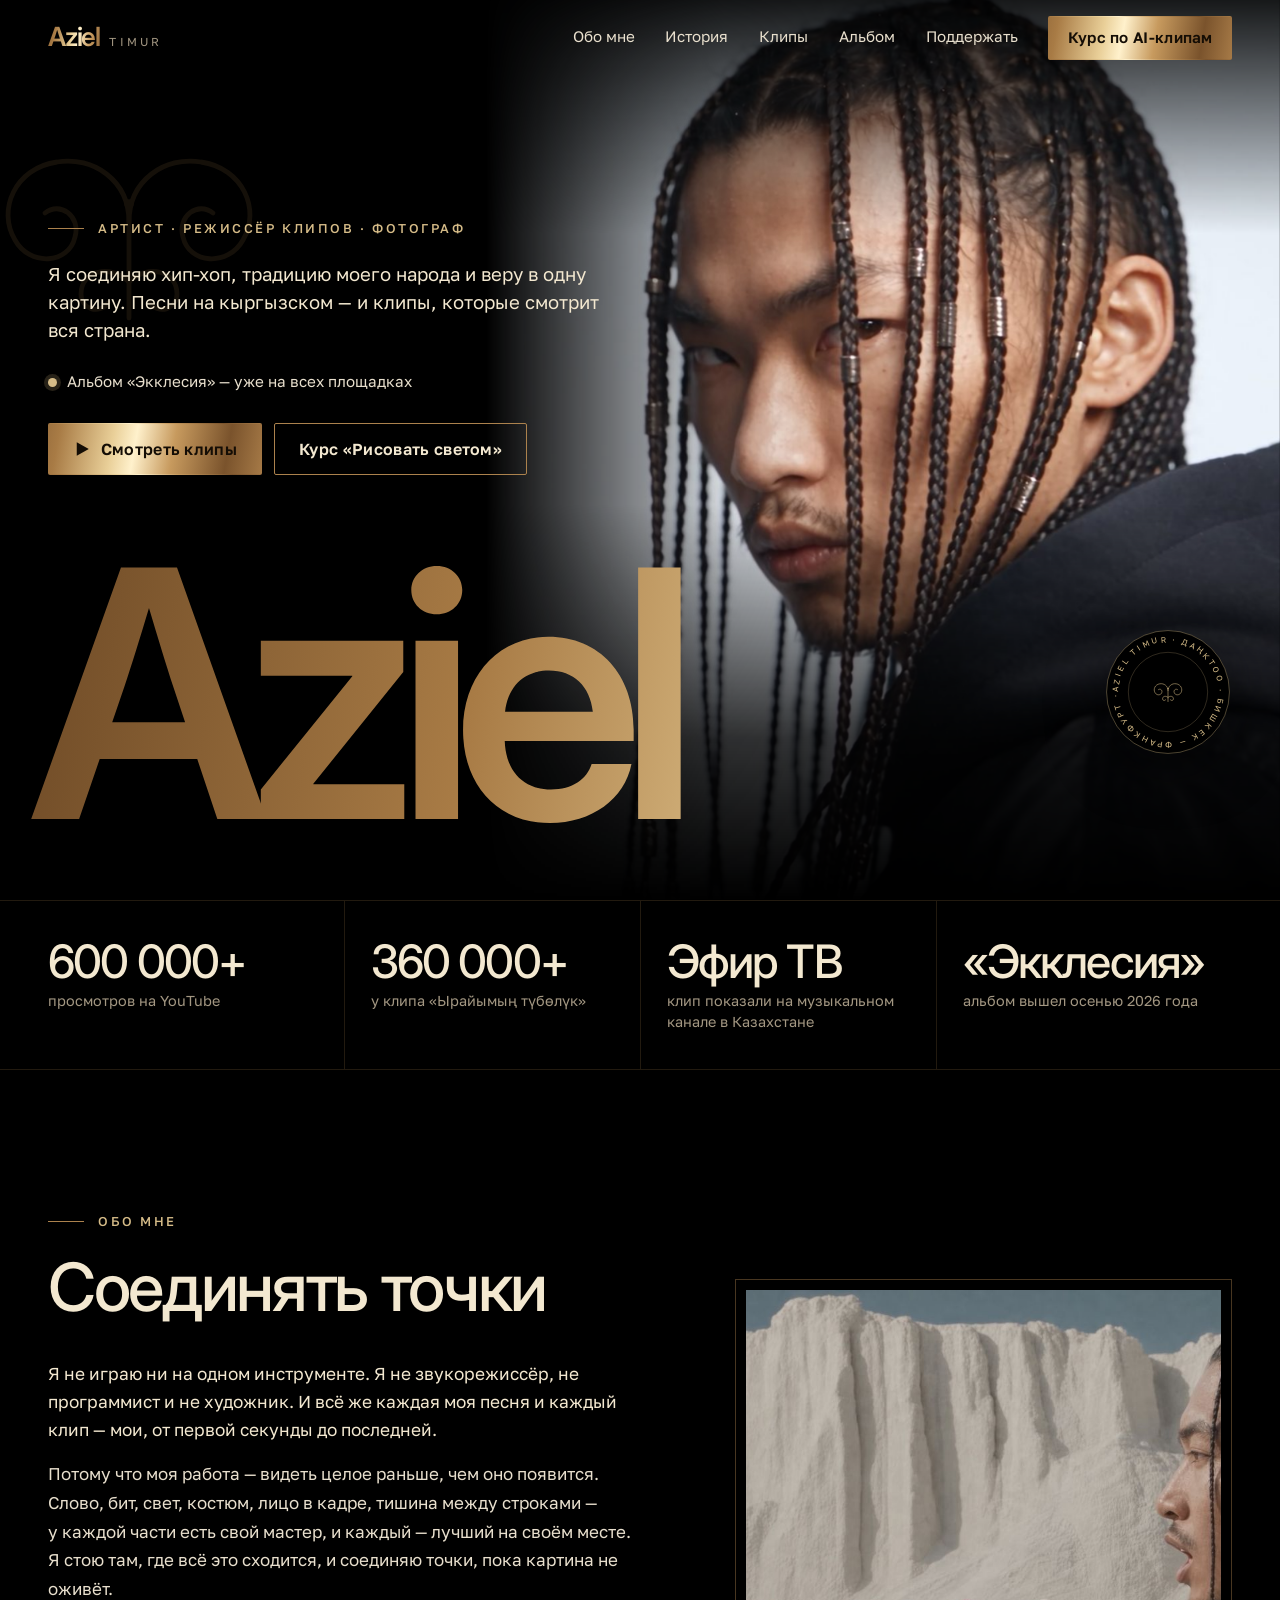
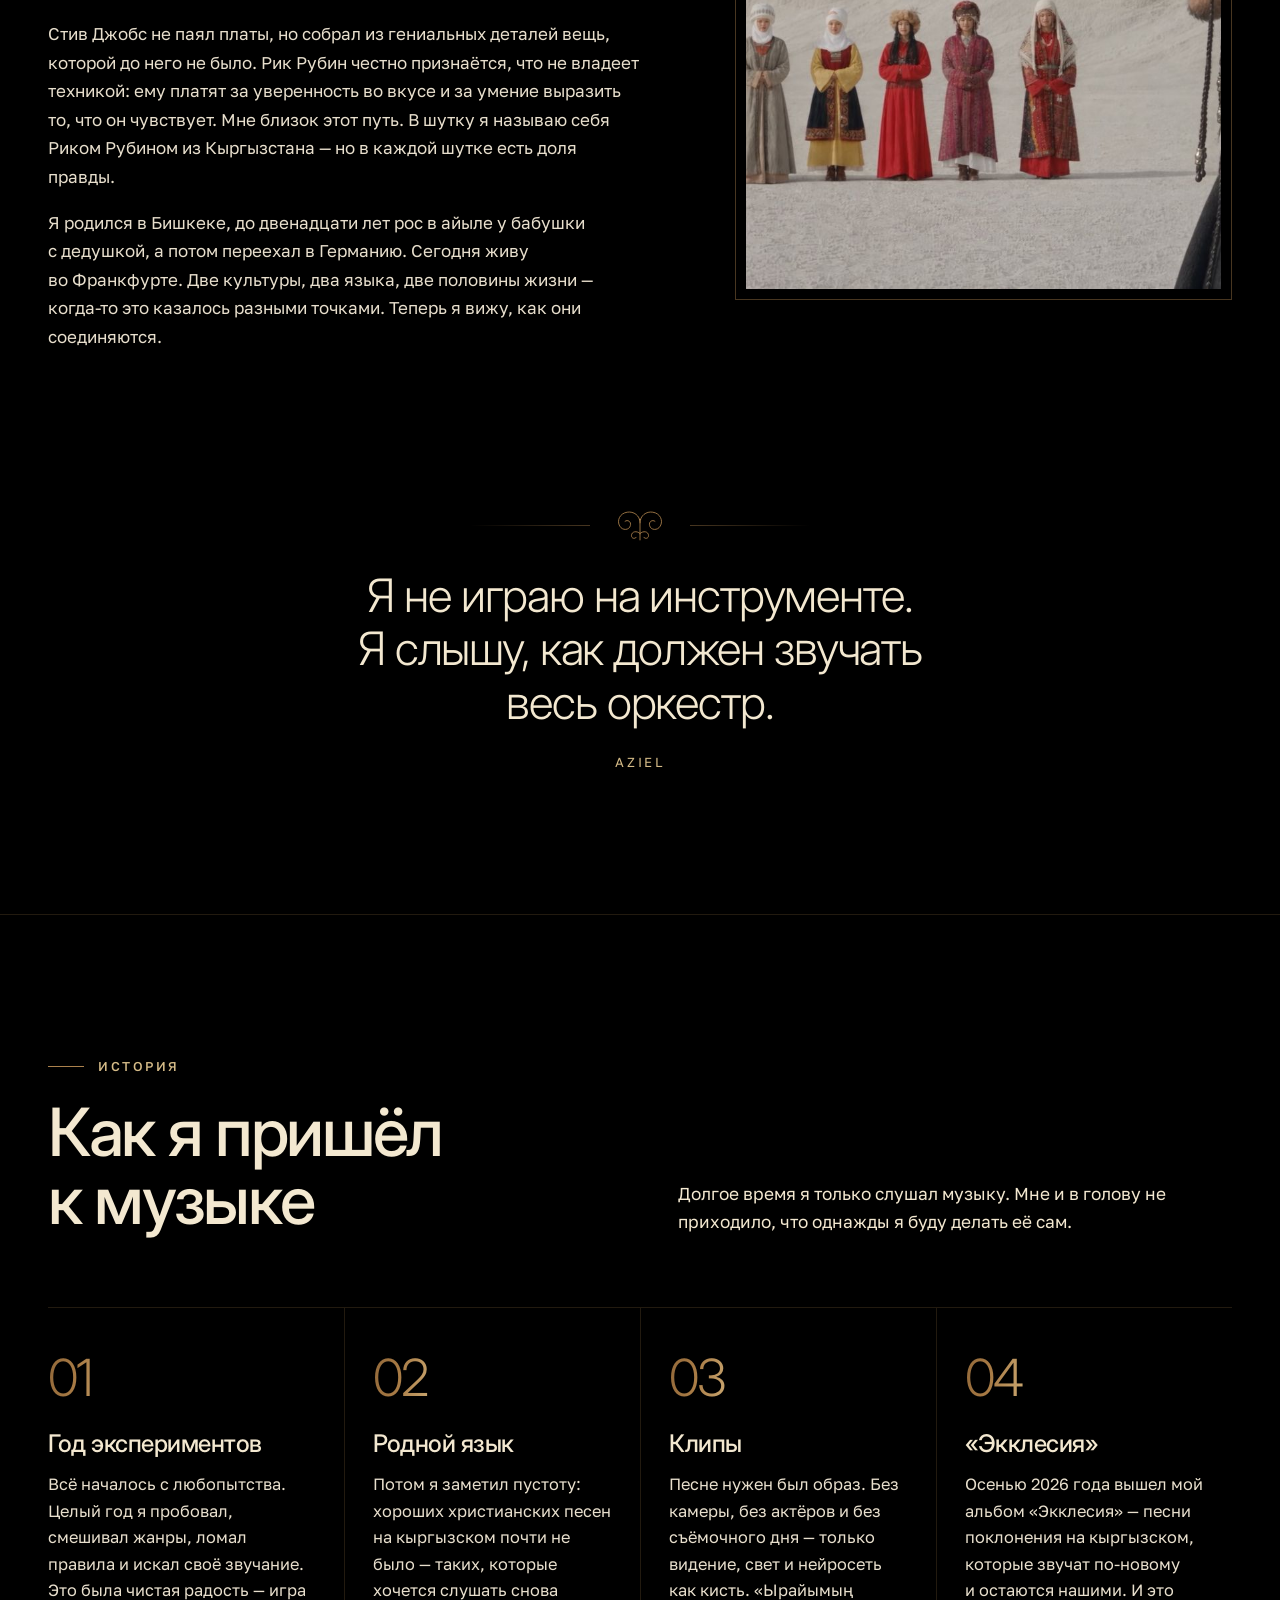
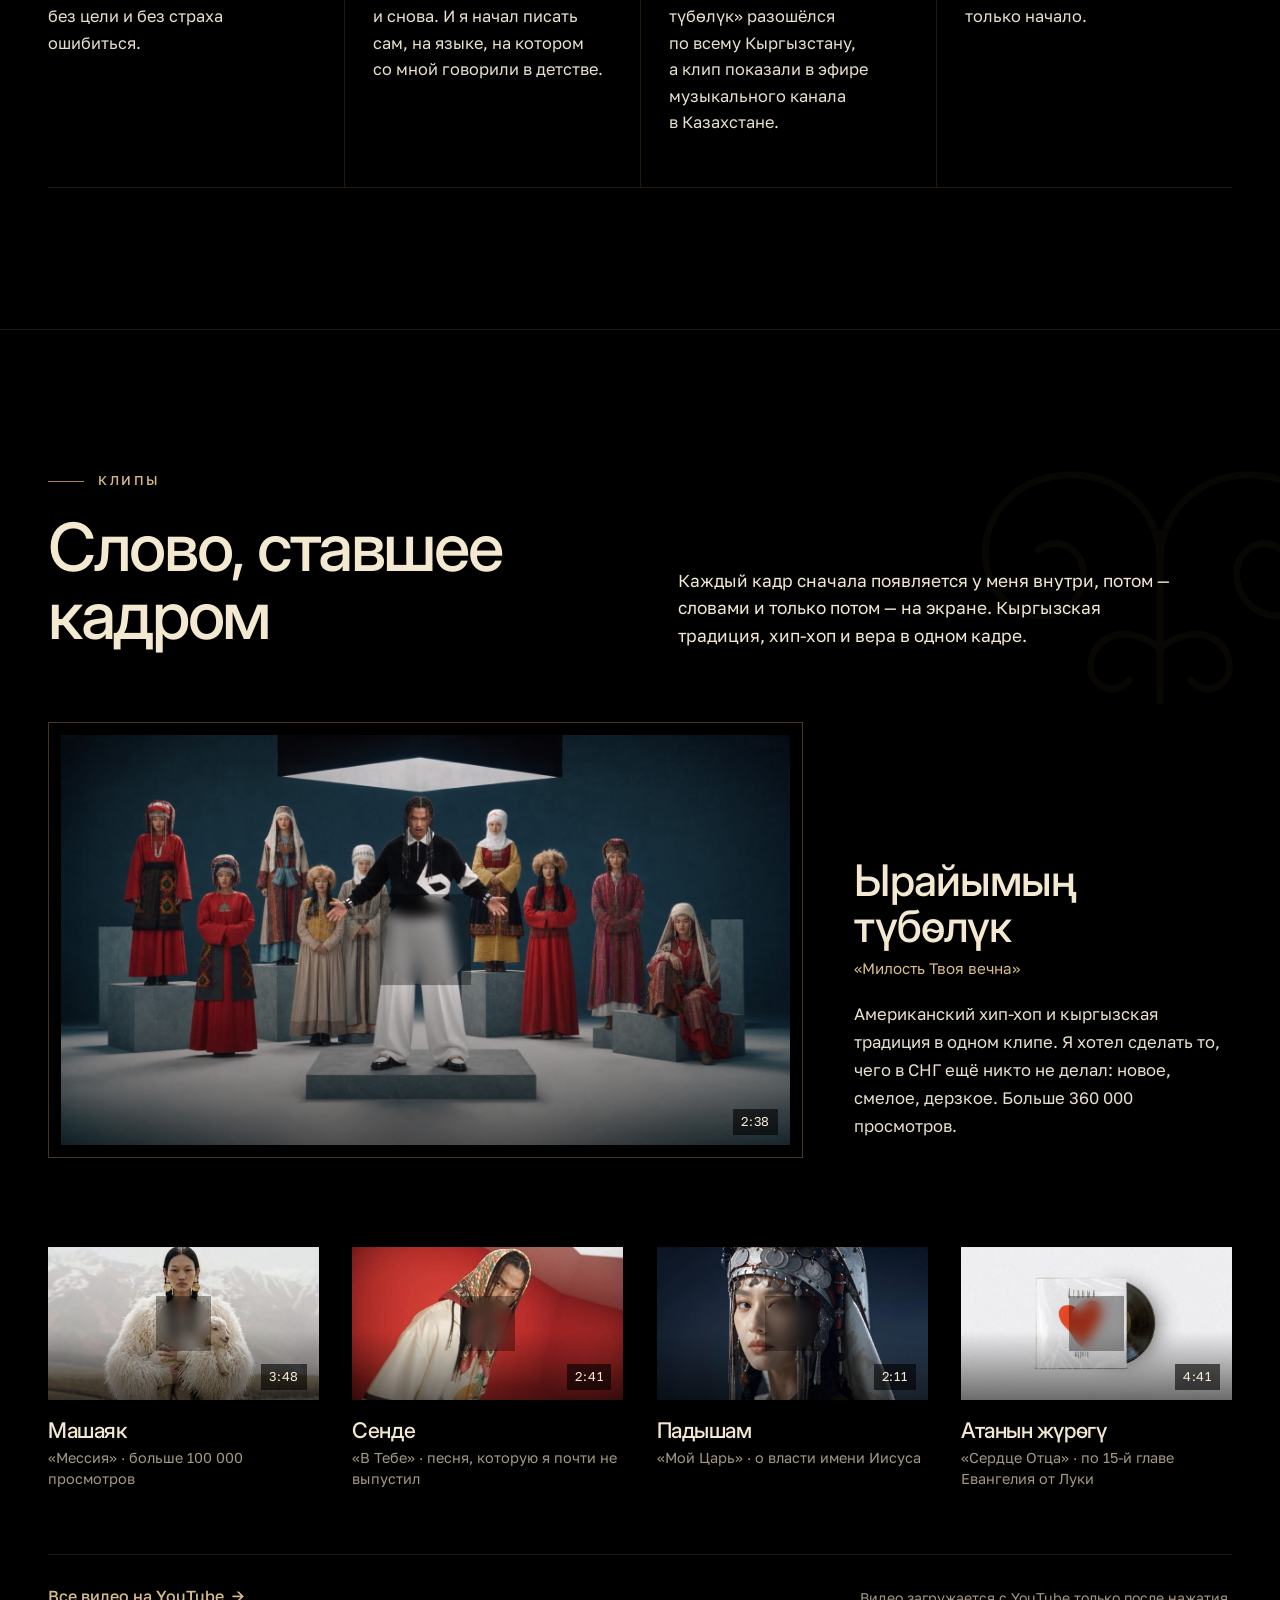
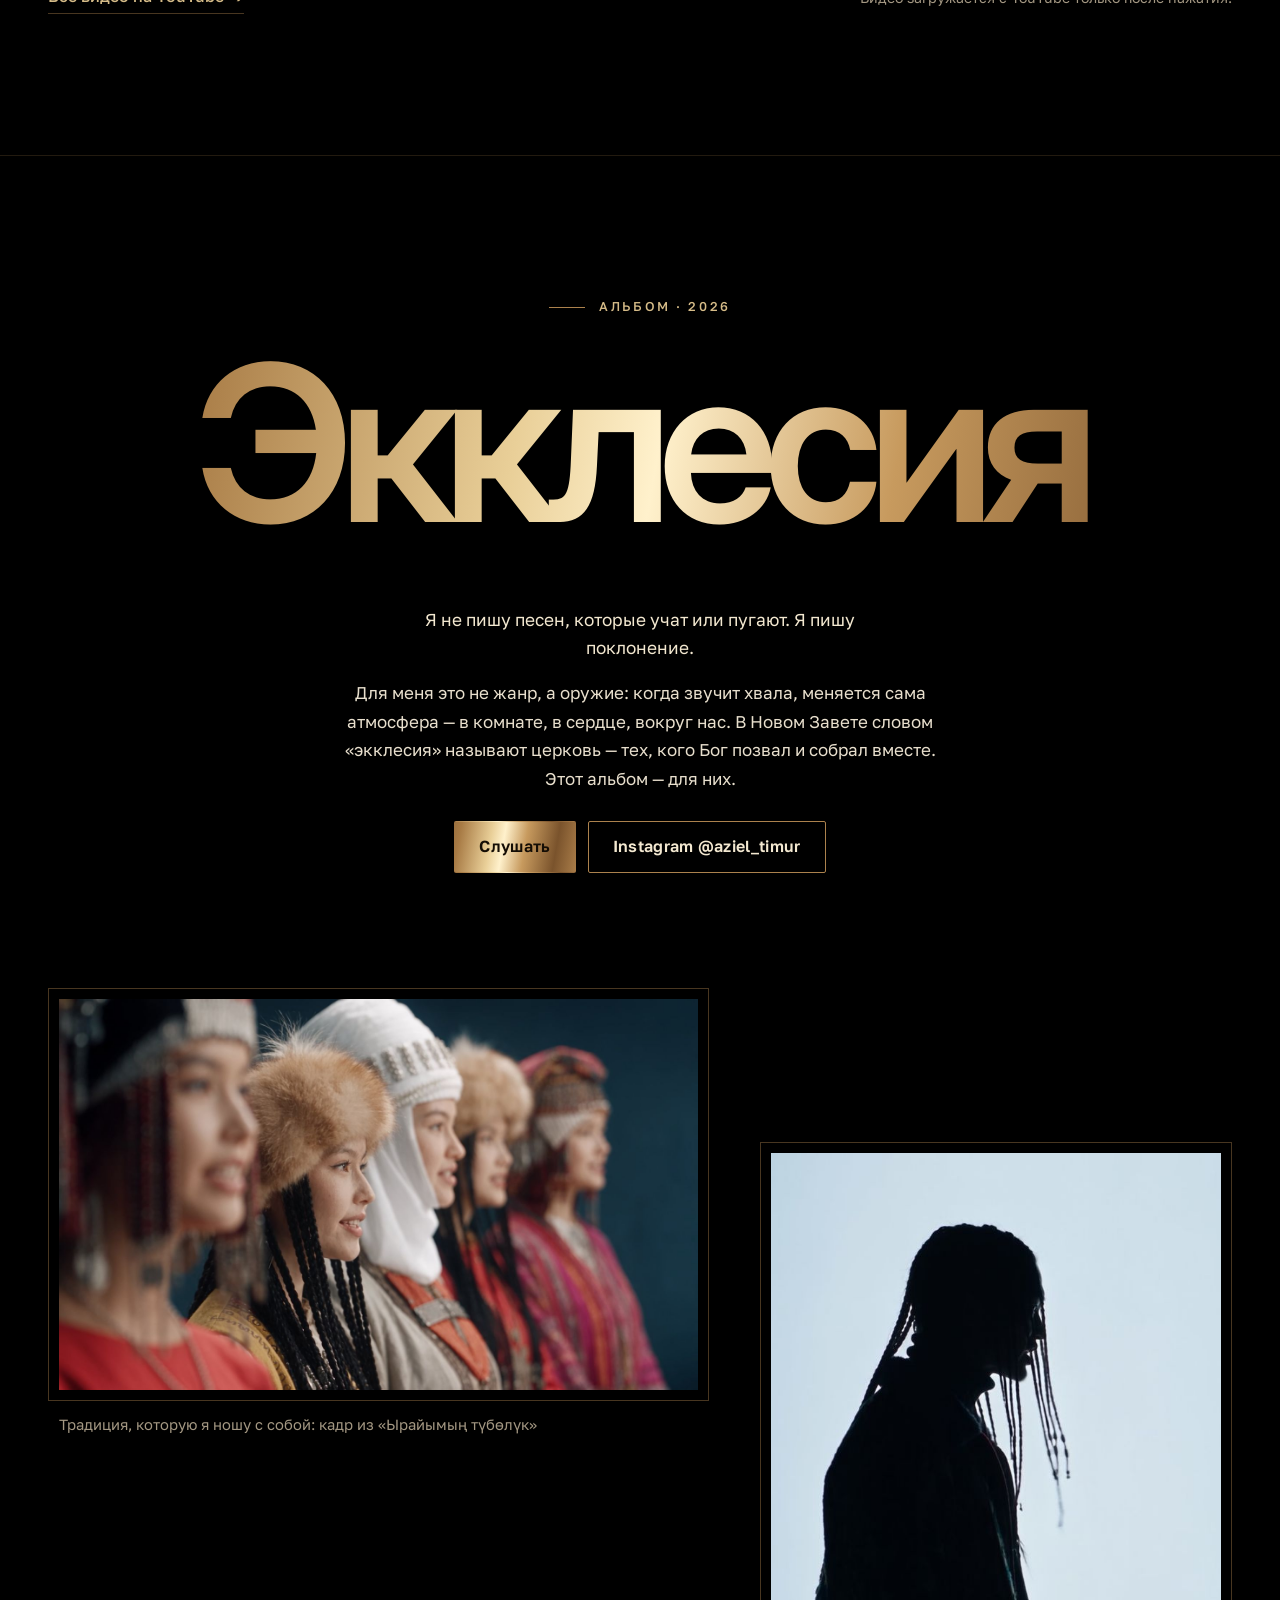
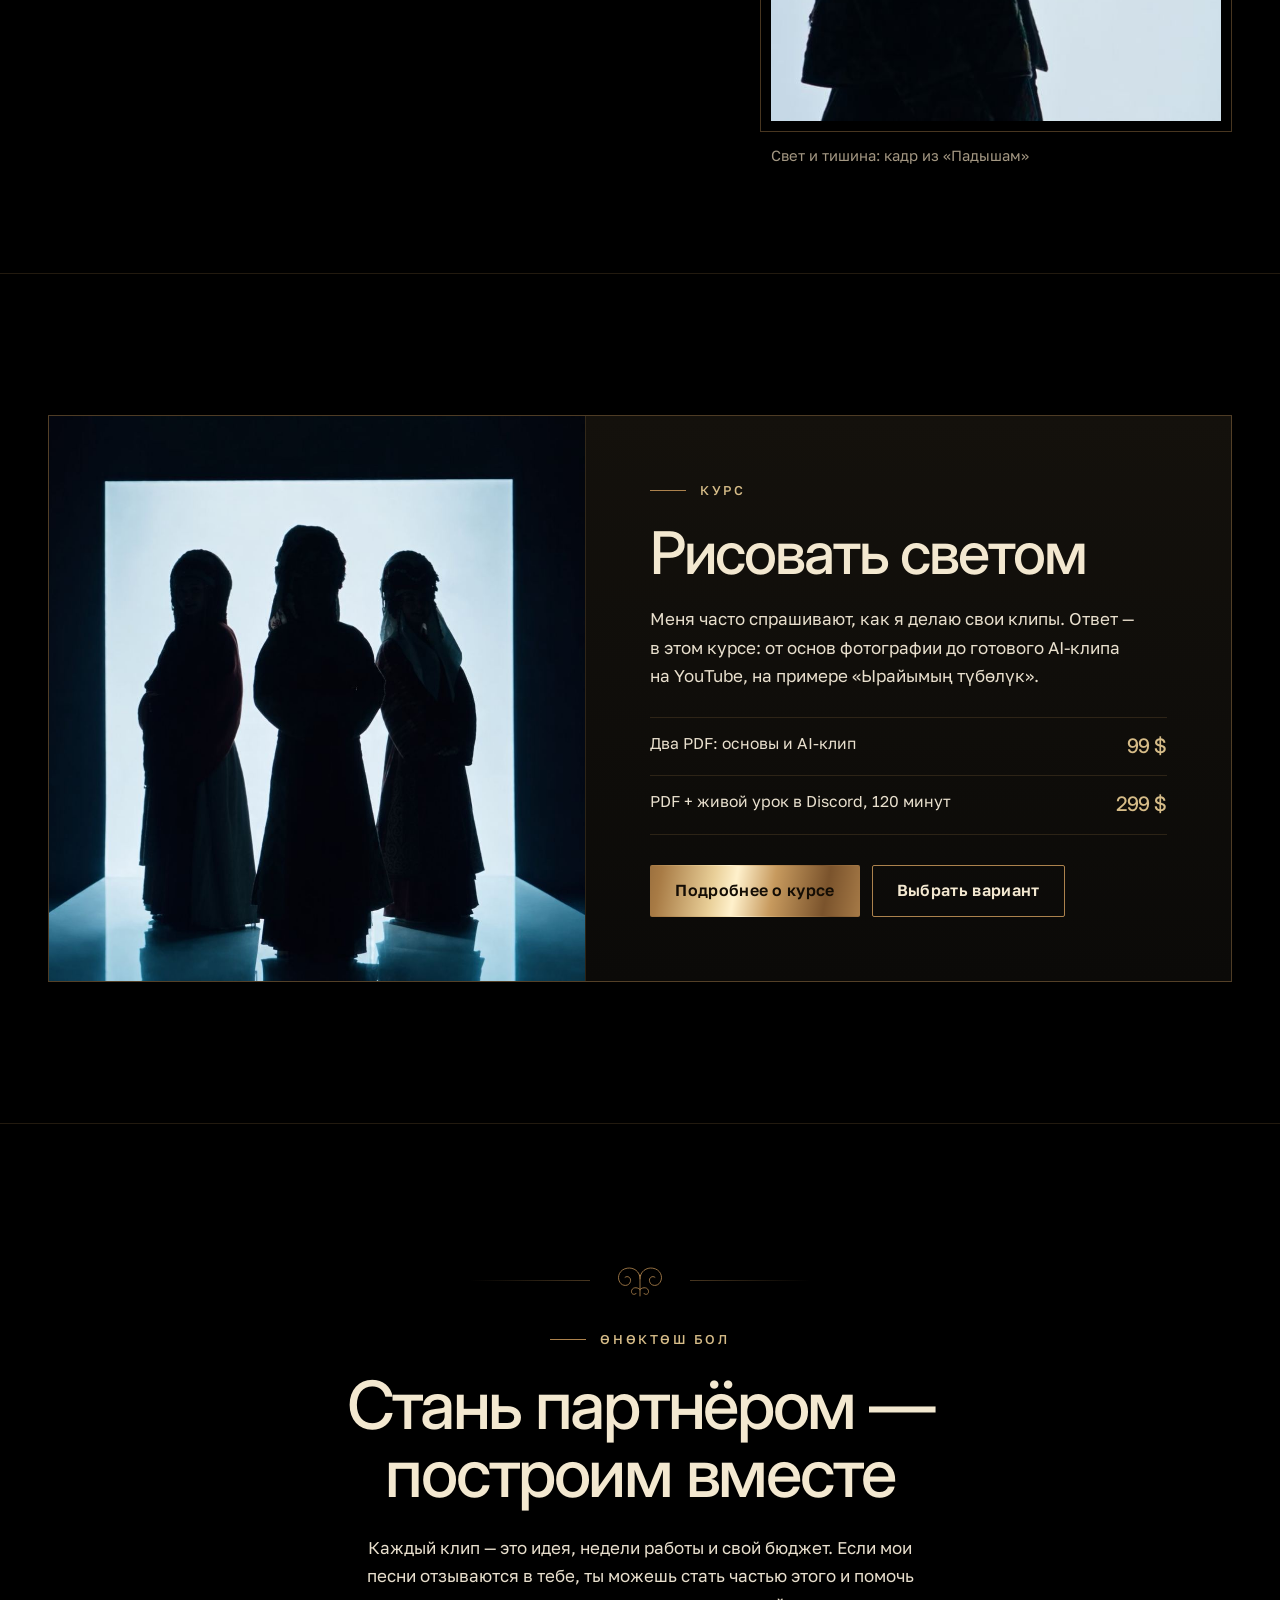
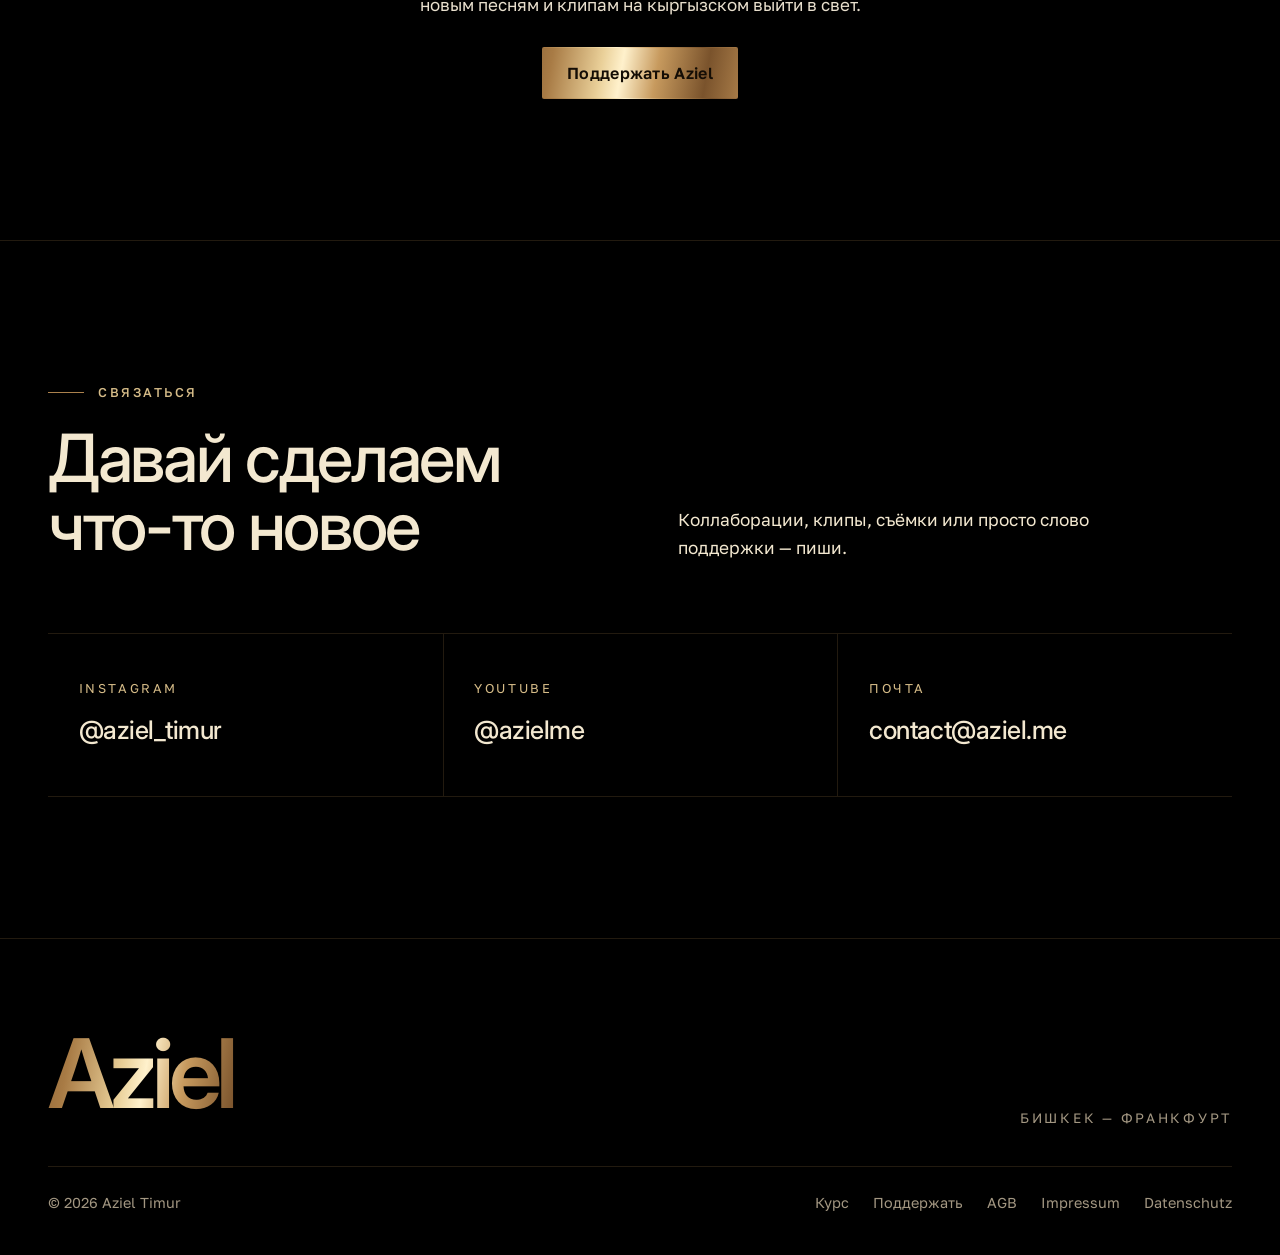
==== commit e354fd0a: "Modernes Schriftbild und neues Hauptfoto - Inter Display für Überschriften und die goldene Wortmarke" ====
--- a/index.html
+++ b/index.html
@@ -15,10 +15,10 @@
 <meta property="og:locale" content="ru_RU">
 <meta name="twitter:card" content="summary_large_image">
 <link rel="icon" href="favicon.svg" type="image/svg+xml">
-<link rel="preload" href="assets/fonts/aziel-serif-italic.woff" as="font" type="font/woff" crossorigin>
-<link rel="preload" href="assets/fonts/aziel-serif.woff" as="font" type="font/woff" crossorigin>
+<link rel="preload" href="assets/fonts/inter-display-600.woff" as="font" type="font/woff" crossorigin>
+<link rel="preload" href="assets/fonts/inter-display-500.woff" as="font" type="font/woff" crossorigin>
 <link rel="preload" href="assets/fonts/golos.woff" as="font" type="font/woff" crossorigin>
-<link rel="stylesheet" href="assets/css/style.css?v=202611121">
+<link rel="stylesheet" href="assets/css/style.css?v=202611122">
 <script>document.documentElement.classList.add('js')</script>
 <script type="application/ld+json">
 {"@context":"https://schema.org","@type":"Person","name":"Aziel Timur","alternateName":"Aziel","url":"https://aziel.me/","jobTitle":"Артист, режиссёр клипов, фотограф","birthPlace":"Бишкек","homeLocation":{"@type":"Place","name":"Франкфурт-на-Майне"},"sameAs":["https://www.instagram.com/aziel_timur","https://www.youtube.com/@azielme"]}
@@ -51,7 +51,10 @@
 
 <section class="hero" aria-label="Aziel Timur">
   <figure class="hero-bild">
-    <img src="assets/img/shot-closeup.jpg" alt="Герой клипов Aziel крупным планом, за ним — женщины в кыргызских национальных костюмах" fetchpriority="high">
+    <picture>
+      <source media="(max-width:760px)" srcset="assets/img/hero-aziel-m.jpg">
+      <img src="assets/img/hero-aziel.jpg" alt="Aziel — герой своих клипов: косички, чёрное худи, взгляд через плечо" fetchpriority="high">
+    </picture>
   </figure>
 
   <svg class="siegel" viewBox="0 0 200 200" aria-hidden="true">
@@ -322,6 +325,6 @@
   <p class="player-titel"></p>
 </dialog>
 
-<script src="assets/js/main.js?v=202611121" defer></script>
+<script src="assets/js/main.js?v=202611122" defer></script>
 </body>
 </html>
--- a/assets/css/style.css
+++ b/assets/css/style.css
@@ -1,11 +1,12 @@
 /* =========================================================
    Aziel Timur — aziel.me
-   Schwarz, gebürstetes Gold, kursive Serife.
+   Schwarz, gebürstetes Gold, moderne Grotesk (Inter Display + Golos Text).
    Eine Datei für alle Seiten: Start, Kurs, Danke, Rechtliches.
    ========================================================= */
 
-@font-face { font-family:"Aziel Serif"; src:url("../fonts/aziel-serif.woff") format("woff"); font-weight:400; font-style:normal; font-display:swap }
-@font-face { font-family:"Aziel Serif"; src:url("../fonts/aziel-serif-italic.woff") format("woff"); font-weight:400; font-style:italic; font-display:swap }
+@font-face { font-family:"Inter Display"; src:url("../fonts/inter-display-300.woff") format("woff"); font-weight:300; font-style:normal; font-display:swap }
+@font-face { font-family:"Inter Display"; src:url("../fonts/inter-display-500.woff") format("woff"); font-weight:400 500; font-style:normal; font-display:swap }
+@font-face { font-family:"Inter Display"; src:url("../fonts/inter-display-600.woff") format("woff"); font-weight:600 700; font-style:normal; font-display:swap }
 @font-face { font-family:"Golos Text"; src:url("../fonts/golos.woff") format("woff"); font-weight:400 900; font-style:normal; font-display:swap }
 
 :root {
@@ -24,7 +25,7 @@
     #6e4a26 0%, #a87b45 16%, #e9cf98 30%, #fff1cc 36%, #c79a5e 46%,
     #7a532c 60%, #b88a52 74%, #ecd3a0 86%, #8a6034 100%);
 
-  --serif:"Aziel Serif", "Palatino Linotype", Palatino, "Book Antiqua", Georgia, serif;
+  --display:"Inter Display", "Golos Text", system-ui, -apple-system, "Segoe UI", sans-serif;
   --sans:"Golos Text", system-ui, -apple-system, "Segoe UI", sans-serif;
 
   --rand:clamp(16px, 4vw, 48px);
@@ -38,7 +39,7 @@
 @media (prefers-reduced-motion:reduce) { html { scroll-behavior:auto } }
 body {
   margin:0; background:var(--schwarz); color:var(--text);
-  font-family:var(--serif); font-size:1.125rem; line-height:1.65;
+  font-family:var(--sans); font-size:1.0625rem; line-height:1.68;
   -webkit-font-smoothing:antialiased; text-rendering:optimizeLegibility; overflow-x:hidden;
 }
 img, svg { display:block; max-width:100% }
@@ -66,7 +67,7 @@
 }
 .eyebrow::before { content:""; width:36px; height:1px; background:var(--bronze); flex:none }
 .titel {
-  font-family:var(--serif); font-style:italic; color:var(--champagner);
+  font-family:var(--display); font-style:normal; color:var(--champagner);
   font-size:clamp(2.6rem, 5.6vw, 4.8rem); line-height:1.02; letter-spacing:-.015em; max-width:16ch;
 }
 .lead { font-size:clamp(1.15rem, 1.5vw, 1.32rem); line-height:1.6; color:var(--champagner) }
@@ -110,7 +111,7 @@
 .kopf .wrap { display:flex; align-items:center; justify-content:space-between; gap:24px }
 .logo { display:inline-flex; align-items:baseline; gap:.45em; text-decoration:none; line-height:1 }
 .logo-marke {
-  font-family:var(--serif); font-style:italic; font-size:1.9rem; letter-spacing:-.02em; padding:.05em .06em .12em 0;
+  font-family:var(--display); font-style:normal; font-size:1.9rem; letter-spacing:-.02em; padding:.05em .06em .12em 0;
   background:var(--metall); background-size:220% 100%; background-position:18% 0; -webkit-background-clip:text; background-clip:text; color:transparent;
 }
 .logo-zusatz { font-family:var(--sans); font-size:.72rem; letter-spacing:.28em; text-transform:uppercase; color:var(--leise) }
@@ -135,7 +136,7 @@
   /* backdrop-filter würde das fixierte Menü in die Kopfzeile einsperren */
   .kopf.menue-offen { -webkit-backdrop-filter:none; backdrop-filter:none; background:#000 }
   .kopf-nav { background:#000 }
-  .kopf-nav > a:not(.btn) { font-family:var(--serif); font-style:italic; font-size:clamp(2rem, 9vw, 2.8rem); color:var(--champagner); border:0; padding:4px 0 }
+  .kopf-nav > a:not(.btn) { font-family:var(--display); font-style:normal; font-size:clamp(2rem, 9vw, 2.8rem); color:var(--champagner); border:0; padding:4px 0 }
   .kopf-nav .btn { margin-top:24px; min-height:54px; width:100%; font-size:1.05rem }
 }
 body.menue-offen { overflow:hidden }
@@ -146,14 +147,15 @@
   position:relative; min-height:100svh; display:flex; flex-direction:column; justify-content:flex-end;
   padding-top:calc(var(--kopf-h) + 32px); overflow:hidden; isolation:isolate;
 }
-.hero-bild { position:absolute; top:0; right:0; bottom:0; width:min(56vw, 940px); margin:0; z-index:-1 }
-.hero-bild img { width:100%; height:100%; object-fit:cover; object-position:78% 40% }
+.hero-bild { position:absolute; top:0; right:0; bottom:0; width:min(62vw, 1080px); margin:0; z-index:-1; background:#000 }
+.hero-bild picture { display:block; width:100%; height:100% }
+.hero-bild img { width:100%; height:100%; object-fit:cover; object-position:54% 28%; filter:brightness(.9) contrast(1.06) saturate(.92) }
 .hero-bild::after {
   content:""; position:absolute; inset:0; pointer-events:none;
   background:
-    linear-gradient(90deg, #000 0%, rgba(0,0,0,.78) 16%, rgba(0,0,0,.18) 48%, rgba(0,0,0,0) 70%),
-    linear-gradient(0deg, #000 0%, rgba(0,0,0,.8) 22%, rgba(0,0,0,0) 52%),
-    linear-gradient(180deg, rgba(0,0,0,.75) 0%, rgba(0,0,0,0) 22%);
+    linear-gradient(90deg, #000 0%, rgba(0,0,0,.72) 10%, rgba(0,0,0,.12) 30%, rgba(0,0,0,0) 44%),
+    linear-gradient(0deg, #000 0%, rgba(0,0,0,.78) 18%, rgba(0,0,0,0) 44%),
+    linear-gradient(180deg, rgba(0,0,0,.88) 0%, rgba(0,0,0,.5) 11%, rgba(0,0,0,0) 26%);
 }
 .hero::after {
   content:""; position:absolute; z-index:-1; pointer-events:none; left:-4vw; top:16vh;
@@ -172,7 +174,7 @@
 @keyframes puls { 50% { box-shadow:0 0 0 7px rgba(214,188,136,.06) } }
 .hero-cta { display:flex; flex-wrap:wrap; gap:12px; margin-top:28px }
 .marke {
-  display:block; font-family:var(--serif); font-style:italic; font-weight:400;
+  display:block; font-family:var(--display); font-style:normal; font-weight:400;
   font-size:clamp(5.4rem, 30vw, 27rem); line-height:.8; letter-spacing:-.04em;
   margin:clamp(18px, 3vw, 40px) 0 0 -.05em; padding:.04em .06em .18em 0;
   background:var(--metall); background-size:240% 100%; background-position:0% 0;
@@ -191,8 +193,8 @@
   .hero { min-height:0; padding-top:0; justify-content:flex-start }
   .hero::after { display:none }
   .hero-bild { position:relative; width:100%; height:min(70svh, 620px); z-index:auto; order:0 }
-  .hero-bild img { object-position:72% 30% }
-  .hero-bild::after { background:linear-gradient(0deg, #000 0%, rgba(0,0,0,.55) 24%, rgba(0,0,0,0) 52%), linear-gradient(180deg, rgba(0,0,0,.7) 0%, rgba(0,0,0,0) 24%) }
+  .hero-bild img { object-position:50% 22% }
+  .hero-bild::after { background:linear-gradient(0deg, #000 0%, rgba(0,0,0,.55) 24%, rgba(0,0,0,0) 52%), linear-gradient(180deg, rgba(0,0,0,.88) 0%, rgba(0,0,0,.45) 12%, rgba(0,0,0,0) 28%) }
   .hero > h1 { order:1; position:relative; z-index:2; margin-top:-.66em }
   .hero > h1 .marke { margin-top:0; font-size:38vw }
   .hero-inhalt { order:2; padding-bottom:48px }
@@ -206,7 +208,7 @@
 .zahlen ul { list-style:none; margin:0 auto; padding-block:0; display:grid; grid-template-columns:repeat(4, minmax(0,1fr)) }
 .zahlen li { padding:clamp(22px, 3vw, 36px) clamp(12px, 2vw, 28px); border-left:1px solid var(--linie-zart) }
 .zahlen li:first-child { border-left:0; padding-left:0 }
-.zahlen strong { display:block; font-family:var(--serif); font-style:italic; font-weight:400; font-size:clamp(2rem, 3.6vw, 3rem); line-height:1.05; color:var(--champagner) }
+.zahlen strong { display:block; font-family:var(--display); font-style:normal; font-weight:400; font-size:clamp(2rem, 3.6vw, 3rem); line-height:1.05; color:var(--champagner) }
 .zahlen span { display:block; margin-top:6px; font-family:var(--sans); font-size:.9rem; line-height:1.45; color:var(--leise) }
 @media (max-width:860px) {
   .zahlen ul { grid-template-columns:1fr 1fr }
@@ -235,7 +237,7 @@
 
 .zitat { margin:clamp(80px, 11vw, 150px) auto 0; max-width:920px; text-align:center }
 .zitat .ornament { margin-bottom:28px }
-.zitat blockquote { margin:0 auto; max-width:22ch; font-family:var(--serif); font-style:italic; color:var(--champagner); font-size:clamp(1.9rem, 3.6vw, 3.1rem); line-height:1.18; letter-spacing:-.01em }
+.zitat blockquote { margin:0 auto; max-width:22ch; font-family:var(--display); font-style:normal; color:var(--champagner); font-size:clamp(1.9rem, 3.6vw, 3.1rem); line-height:1.18; letter-spacing:-.01em }
 .zitat cite { display:block; margin-top:22px; font-family:var(--sans); font-style:normal; font-size:.82rem; letter-spacing:.2em; text-transform:uppercase; color:var(--gold) }
 
 .ornament { display:flex; align-items:center; justify-content:center; gap:18px; color:var(--bronze) }
@@ -248,8 +250,8 @@
 .weg-liste { list-style:none; margin:0; padding:0; display:grid; grid-template-columns:repeat(4, minmax(0,1fr)); border-top:1px solid var(--linie-zart); border-bottom:1px solid var(--linie-zart) }
 .weg-liste li { padding:clamp(28px, 3.4vw, 44px) clamp(18px, 2.2vw, 30px) clamp(32px, 4vw, 52px); border-left:1px solid var(--linie-zart) }
 .weg-liste li:first-child { border-left:0; padding-left:0 }
-.weg-nr { display:block; font-family:var(--serif); font-style:italic; font-size:3.2rem; line-height:1; margin-bottom:22px; padding-bottom:.1em }
-.weg-liste h3 { font-family:var(--serif); font-style:italic; font-size:clamp(1.55rem, 2.2vw, 1.95rem); line-height:1.12; color:var(--champagner); margin-bottom:14px }
+.weg-nr { display:block; font-family:var(--display); font-style:normal; font-size:3.2rem; line-height:1; margin-bottom:22px; padding-bottom:.1em }
+.weg-liste h3 { font-family:var(--display); font-style:normal; font-size:clamp(1.55rem, 2.2vw, 1.95rem); line-height:1.12; color:var(--champagner); margin-bottom:14px }
 .weg-liste p { font-size:1.02rem; line-height:1.62; margin:0; color:var(--text) }
 @media (max-width:1000px) {
   .weg-liste { grid-template-columns:1fr 1fr }
@@ -286,14 +288,14 @@
 
 .clip-gross { display:grid; grid-template-columns:minmax(0, 8fr) minmax(0, 4fr); gap:clamp(28px, 4vw, 64px); align-items:end }
 .clip-gross .rahmen { padding:12px }
-.clip-info h3 { font-family:var(--serif); font-style:italic; font-size:clamp(2rem, 3.4vw, 2.9rem); line-height:1.05; color:var(--champagner); margin:0 0 6px }
+.clip-info h3 { font-family:var(--display); font-style:normal; font-size:clamp(2rem, 3.4vw, 2.9rem); line-height:1.05; color:var(--champagner); margin:0 0 6px }
 .clip-info .uebersetzung { font-family:var(--sans); font-size:.95rem; color:var(--gold); margin-bottom:20px }
 .clip-info p { font-size:1.04rem }
 @media (max-width:900px) { .clip-gross { grid-template-columns:1fr } }
 
 .clip-raster { list-style:none; margin:clamp(56px, 7vw, 96px) 0 0; padding:0; display:grid; grid-template-columns:repeat(4, minmax(0,1fr)); gap:clamp(20px, 2.6vw, 36px) }
 .clip-karte .play { width:54px }
-.clip-karte h3 { font-family:var(--serif); font-style:italic; font-size:1.5rem; line-height:1.15; color:var(--champagner); margin:18px 0 4px }
+.clip-karte h3 { font-family:var(--display); font-style:normal; font-size:1.5rem; line-height:1.15; color:var(--champagner); margin:18px 0 4px }
 .clip-karte p { font-family:var(--sans); font-size:.9rem; line-height:1.5; color:var(--leise); margin:0 }
 @media (max-width:1000px) { .clip-raster { grid-template-columns:1fr 1fr } }
 @media (max-width:520px) { .clip-raster { grid-template-columns:1fr } }
@@ -307,13 +309,13 @@
 .player-buehne iframe { position:absolute; inset:0; width:100%; height:100%; border:0 }
 .player-zu { position:absolute; right:0; bottom:calc(100% + 10px); display:inline-flex; align-items:center; gap:8px; background:none; border:0; color:var(--champagner); font-family:var(--sans); font-size:.95rem; cursor:pointer; padding:6px 0 }
 .player-zu svg { width:20px; height:20px }
-.player-titel { margin:0; padding:14px 18px; font-family:var(--serif); font-style:italic; font-size:1.2rem; color:var(--champagner); border-top:1px solid var(--linie-zart) }
+.player-titel { margin:0; padding:14px 18px; font-family:var(--display); font-style:normal; font-size:1.2rem; color:var(--champagner); border-top:1px solid var(--linie-zart) }
 
 /* ---------- Экклесия / Bildband ---------- */
 
 .ekklesia { text-align:center; overflow:hidden }
 .ekklesia-wort {
-  display:block; font-family:var(--serif); font-style:italic; font-size:clamp(4rem, 17vw, 15rem); line-height:.86; letter-spacing:-.035em;
+  display:block; font-family:var(--display); font-style:normal; font-size:clamp(4rem, 17vw, 15rem); line-height:.86; letter-spacing:-.035em;
   padding:.04em .08em .16em; margin:0 auto clamp(20px, 3vw, 36px);
 }
 .ekklesia .lead { max-width:40ch; margin-inline:auto }
@@ -339,7 +341,7 @@
 .tafel-box .titel { font-size:clamp(2.4rem, 4.6vw, 4rem); margin-bottom:22px }
 .tafel-box ul { list-style:none; margin:26px 0 30px; padding:0; border-top:1px solid var(--linie-zart) }
 .tafel-box li { display:flex; justify-content:space-between; gap:16px; padding:12px 0; border-bottom:1px solid var(--linie-zart); font-family:var(--sans); font-size:.98rem }
-.tafel-box li b { font-family:var(--serif); font-style:italic; font-weight:400; font-size:1.25rem; color:var(--gold); white-space:nowrap }
+.tafel-box li b { font-family:var(--display); font-style:normal; font-weight:400; font-size:1.25rem; color:var(--gold); white-space:nowrap }
 .tafel-box .hero-cta { margin-top:0 }
 @media (max-width:860px) { .tafel-box { grid-template-columns:1fr } .tafel-box .bild { min-height:0; aspect-ratio:16/10; border-right:0; border-bottom:1px solid var(--linie-zart) } }
 
@@ -355,14 +357,14 @@
 .kontakt-liste a { display:block; height:100%; padding:clamp(26px, 3.4vw, 44px) clamp(16px, 2.4vw, 32px); text-decoration:none; transition:background-color .3s }
 .kontakt-liste a:hover { background:rgba(172,130,77,.07) }
 .kontakt-liste span { display:block; font-family:var(--sans); font-size:.8rem; letter-spacing:.2em; text-transform:uppercase; color:var(--gold); margin-bottom:10px }
-.kontakt-liste strong { display:block; font-family:var(--serif); font-style:italic; font-weight:400; font-size:clamp(1.4rem, 2.4vw, 2rem); color:var(--champagner); overflow-wrap:anywhere }
+.kontakt-liste strong { display:block; font-family:var(--display); font-style:normal; font-weight:400; font-size:clamp(1.4rem, 2.4vw, 2rem); color:var(--champagner); overflow-wrap:anywhere }
 @media (max-width:760px) { .kontakt-liste { grid-template-columns:1fr } .kontakt-liste li + li { border-left:0; border-top:1px solid var(--linie-zart) } }
 
 /* ---------- Fußzeile ---------- */
 
 .fuss { border-top:1px solid var(--linie-zart); padding:clamp(56px, 7vw, 88px) 0 40px; color:var(--leise) }
 .fuss-oben { display:flex; flex-wrap:wrap; justify-content:space-between; align-items:flex-end; gap:24px 48px; padding-bottom:36px; border-bottom:1px solid var(--linie-zart) }
-.fuss-marke { font-family:var(--serif); font-style:italic; font-size:clamp(3.2rem, 8vw, 6rem); line-height:.9; letter-spacing:-.03em; padding:.04em .06em .14em 0 }
+.fuss-marke { font-family:var(--display); font-style:normal; font-size:clamp(3.2rem, 8vw, 6rem); line-height:.9; letter-spacing:-.03em; padding:.04em .06em .14em 0 }
 .fuss-ort { font-family:var(--sans); font-size:.85rem; letter-spacing:.2em; text-transform:uppercase; color:var(--leise); margin:0 }
 .fuss-unten { display:flex; flex-wrap:wrap; justify-content:space-between; gap:14px 32px; padding-top:24px; font-family:var(--sans); font-size:.9rem }
 .fuss nav { display:flex; flex-wrap:wrap; gap:8px 24px }
@@ -391,7 +393,7 @@
   linear-gradient(180deg, rgba(0,0,0,.6) 0%, rgba(0,0,0,0) 22%) }
 .kurs-hero .wrap { padding-bottom:clamp(48px, 9vh, 110px) }
 .kurs-hero h1 {
-  font-family:var(--serif); font-style:italic; font-size:clamp(3.8rem, 11vw, 10.5rem); line-height:.9; letter-spacing:-.03em; max-width:8.2ch; padding:.04em .14em .14em 0;
+  font-family:var(--display); font-style:normal; font-size:clamp(3.8rem, 11vw, 10.5rem); line-height:.9; letter-spacing:-.03em; max-width:8.2ch; padding:.04em .14em .14em 0;
   background:var(--metall); background-size:240% 100%; background-position:0 0; -webkit-background-clip:text; background-clip:text; color:transparent;
 }
 .kurs-hero .lead { max-width:36ch; margin:1.4rem 0 2rem }
@@ -411,8 +413,8 @@
 
 /* Abschnitte der Kursseite benutzen die alten Klassennamen */
 .kurs section:not(.kurs-hero) { padding:clamp(80px, 11vw, 140px) 0; border-top:1px solid var(--linie-zart) }
-.kurs h2 { font-family:var(--serif); font-style:italic; color:var(--champagner); font-size:clamp(2.4rem, 5vw, 4.2rem); line-height:1.04; letter-spacing:-.015em; max-width:17ch }
-.kurs h3 { font-family:var(--serif); font-style:italic; color:var(--champagner); font-size:1.6rem; line-height:1.18 }
+.kurs h2 { font-family:var(--display); font-style:normal; color:var(--champagner); font-size:clamp(2.4rem, 5vw, 4.2rem); line-height:1.04; letter-spacing:-.015em; max-width:17ch }
+.kurs h3 { font-family:var(--display); font-style:normal; color:var(--champagner); font-size:1.6rem; line-height:1.18 }
 .kurs p { max-width:62ch }
 .kurs .lead { color:var(--champagner) }
 .kurs .muted { color:var(--leise) }
@@ -422,7 +424,7 @@
 .clip h2 { margin-bottom:1.4rem }
 .facts { display:grid; grid-template-columns:repeat(3, auto); justify-content:start; gap:1.2rem 2.6rem; margin:2rem 0 1.6rem; padding:0 }
 .facts div { border-top:1px solid var(--linie); padding-top:.8rem }
-.facts dt { font-family:var(--serif); font-style:italic; font-size:2.3rem; line-height:1; color:var(--gold) }
+.facts dt { font-family:var(--display); font-style:normal; font-size:2.3rem; line-height:1; color:var(--gold) }
 .facts dd { margin:.45rem 0 0; font-family:var(--sans); font-size:.9rem; color:var(--leise) }
 .video { position:relative; aspect-ratio:16/9; overflow:hidden; background:#000; outline:1px solid var(--linie); outline-offset:10px; margin:10px }
 .video button { all:unset; cursor:pointer; position:absolute; inset:0; display:block }
@@ -443,7 +445,7 @@
 .picker button[aria-pressed="true"] { background:rgba(172,130,77,.12); border-color:var(--bronze) }
 .picker button:focus-visible { outline:2px solid var(--gold); outline-offset:2px }
 .picker .name { display:block; font-family:var(--sans); font-weight:600; font-size:1rem; color:var(--champagner); margin-bottom:.35rem }
-.picker .line { display:block; font-family:var(--serif); font-style:italic; font-size:1rem; line-height:1.45; color:var(--text) }
+.picker .line { display:block; font-family:var(--display); font-style:normal; font-size:1rem; line-height:1.45; color:var(--text) }
 .screen { margin:0 }
 .screen .frame { position:relative; aspect-ratio:16/9; overflow:hidden; background:#000; border:1px solid var(--linie) }
 .screen .frame img { position:absolute; inset:0; width:100%; height:100%; object-fit:cover; opacity:0; transition:opacity .5s ease }
@@ -470,7 +472,7 @@
 .steps li { counter-increment:s; padding:clamp(24px, 3vw, 36px) clamp(16px, 2vw, 26px); border-left:1px solid var(--linie-zart) }
 .steps li:first-child { border-left:0; padding-left:0 }
 .steps li::before {
-  content:"0" counter(s); display:block; font-family:var(--serif); font-style:italic; font-size:2.8rem; line-height:1; margin-bottom:1rem; padding-bottom:.1em;
+  content:"0" counter(s); display:block; font-family:var(--display); font-style:normal; font-size:2.8rem; line-height:1; margin-bottom:1rem; padding-bottom:.1em;
   background:var(--metall); background-size:200% 100%; -webkit-background-clip:text; background-clip:text; color:transparent;
 }
 .steps h3 { font-family:var(--sans); font-style:normal; font-weight:600; font-size:1.12rem; margin-bottom:.4rem }
@@ -481,12 +483,12 @@
 .about .grid { display:grid; grid-template-columns:1fr 1fr; gap:clamp(32px, 6vw, 80px); align-items:center }
 .about figure { margin:0; padding:10px; border:1px solid var(--linie) }
 .about figure img { aspect-ratio:4/5; object-fit:cover; object-position:35% 50%; width:100% }
-.about blockquote { margin:2rem 0 0; padding:0 0 0 1.4rem; border-left:1px solid var(--bronze); font-family:var(--serif); font-style:italic; font-size:1.4rem; line-height:1.45; color:var(--champagner); max-width:30ch }
+.about blockquote { margin:2rem 0 0; padding:0 0 0 1.4rem; border-left:1px solid var(--bronze); font-family:var(--display); font-style:normal; font-size:1.4rem; line-height:1.45; color:var(--champagner); max-width:30ch }
 .about blockquote footer { font-family:var(--sans); font-style:normal; font-size:.88rem; color:var(--leise); margin-top:.8rem }
 @media (max-width:860px) { .about .grid { grid-template-columns:1fr } .about figure { order:-1 } .about figure img { aspect-ratio:16/10 } }
 
 .price { background:var(--tafel) }
-.amount { font-family:var(--serif); font-style:italic; line-height:.9; letter-spacing:-.02em; padding-bottom:.08em;
+.amount { font-family:var(--display); font-style:normal; line-height:.9; letter-spacing:-.02em; padding-bottom:.08em;
   background:var(--metall); background-size:220% 100%; -webkit-background-clip:text; background-clip:text; color:transparent }
 .incl { margin:0; padding:0; list-style:none; border-top:1px solid var(--linie-zart) }
 .incl li { display:grid; grid-template-columns:28px 1fr; gap:.6rem; padding:.95rem 0; border-bottom:1px solid var(--linie-zart); font-family:var(--sans); font-size:1rem }
@@ -509,7 +511,7 @@
 .faq .grid { display:grid; grid-template-columns:1fr 1.6fr; gap:clamp(32px, 6vw, 80px) }
 .faq details { border-bottom:1px solid var(--linie-zart) }
 .faq details:first-child { border-top:1px solid var(--linie-zart) }
-.faq summary { list-style:none; cursor:pointer; padding:1.3rem 2.4rem 1.3rem 0; position:relative; font-family:var(--serif); font-style:italic; font-size:1.3rem; color:var(--champagner) }
+.faq summary { list-style:none; cursor:pointer; padding:1.3rem 2.4rem 1.3rem 0; position:relative; font-family:var(--display); font-style:normal; font-size:1.3rem; color:var(--champagner) }
 .faq summary::-webkit-details-marker { display:none }
 .faq summary::after { content:""; position:absolute; right:6px; top:50%; width:11px; height:11px; margin-top:-8px; border-right:1px solid var(--gold); border-bottom:1px solid var(--gold); transform:rotate(45deg); transition:transform .3s var(--ease) }
 .faq details[open] summary::after { transform:rotate(-135deg); margin-top:-2px }
@@ -522,7 +524,7 @@
 
 .nav { position:absolute; inset:0 0 auto 0; z-index:10 }
 .nav .wrap { display:flex; align-items:center; justify-content:space-between; gap:20px; height:84px }
-.nav .logo { font-family:var(--serif); font-style:italic; font-size:1.7rem; letter-spacing:-.01em; padding:.05em .06em .12em 0;
+.nav .logo { font-family:var(--display); font-style:normal; font-size:1.7rem; letter-spacing:-.01em; padding:.05em .06em .12em 0;
   background:var(--metall); background-size:220% 100%; background-position:18% 0; -webkit-background-clip:text; background-clip:text; color:transparent }
 .nav .btn { min-height:44px; padding:0 1.2em; font-size:.92rem }
 
@@ -534,7 +536,7 @@
 
 .legal { padding:150px 0 100px }
 .legal .wrap { max-width:860px }
-.legal h1 { font-family:var(--serif); font-style:italic; color:var(--champagner); font-size:clamp(2.6rem, 6vw, 4rem); line-height:1.05; margin-bottom:2rem }
+.legal h1 { font-family:var(--display); font-style:normal; color:var(--champagner); font-size:clamp(2.6rem, 6vw, 4rem); line-height:1.05; margin-bottom:2rem }
 .legal h2 { font-family:var(--sans); font-weight:600; font-size:1.15rem; color:var(--champagner); margin:2.4rem 0 .8rem }
 .legal h3 { font-family:var(--sans); font-weight:600; font-size:1.02rem; color:var(--champagner); margin:1.8rem 0 .6rem }
 .legal p, .legal li { font-family:var(--sans); font-size:1rem; line-height:1.7; color:var(--text); max-width:72ch }
@@ -551,11 +553,38 @@
 
 .thanks { min-height:100svh; display:grid; align-items:center; padding:120px 0 80px;
   background:linear-gradient(180deg, rgba(0,0,0,.6) 0%, rgba(0,0,0,.9) 55%, #000 100%), url(../img/hero-portal.jpg) center 30%/cover no-repeat }
-.thanks h1 { font-family:var(--serif); font-style:italic; color:var(--champagner); font-size:clamp(2.8rem, 7vw, 5rem); line-height:1.02; margin-bottom:1.2rem }
+.thanks h1 { font-family:var(--display); font-style:normal; color:var(--champagner); font-size:clamp(2.8rem, 7vw, 5rem); line-height:1.02; margin-bottom:1.2rem }
 .thanks .lead { color:var(--champagner) }
 .thanks .muted { font-family:var(--sans); color:var(--leise); font-size:.98rem }
 .thanks .muted a { color:var(--gold) }
 .thanks ol { list-style:none; counter-reset:s; padding:0; margin:2.4rem 0 2rem; display:grid; gap:1.1rem; max-width:640px }
 .thanks ol li { counter-increment:s; display:grid; grid-template-columns:2.6rem 1fr; gap:.4rem; font-family:var(--sans); color:var(--text) }
-.thanks ol li::before { content:counter(s); font-family:var(--serif); font-style:italic; font-size:1.8rem; line-height:1.05; color:var(--gold) }
+.thanks ol li::before { content:counter(s); font-family:var(--display); font-style:normal; font-size:1.8rem; line-height:1.05; color:var(--gold) }
 .thanks .actions { display:flex; flex-wrap:wrap; gap:12px; margin-top:2rem }
+
+/* =========================================================
+   Moderne Typo: Gewichte und Laufweite für Inter Display
+   ========================================================= */
+h1, h2, h3, h4 { font-weight:500 }
+.titel, .kurs h2, .legal h1, .thanks h1 { font-weight:500; letter-spacing:-.035em; line-height:1.02 }
+.titel { font-size:clamp(2.4rem, 5.2vw, 4.4rem) }
+.marke { font-weight:600; letter-spacing:-.07em; line-height:.84; font-size:clamp(5rem, 27vw, 24rem); margin-left:-.055em; padding-right:.04em }
+.logo-marke, .nav .logo { font-weight:600; letter-spacing:-.045em; font-size:1.65rem }
+.fuss-marke { font-weight:600; letter-spacing:-.06em }
+.ekklesia-wort { font-weight:600; letter-spacing:-.065em; padding-inline:.04em }
+.kurs-hero h1 { font-weight:600; letter-spacing:-.06em; line-height:.9; max-width:9ch; padding-right:.06em }
+.zitat blockquote { font-weight:300; letter-spacing:-.025em; line-height:1.16 }
+.about blockquote { font-weight:300; letter-spacing:-.01em }
+.weg-nr, .steps li::before { font-weight:300; letter-spacing:-.04em }
+.zahlen strong, .facts dt, .amount { font-weight:500; letter-spacing:-.04em }
+.weg-liste h3, .clip-info h3, .clip-karte h3, .kurs h3, .kontakt-liste strong, .tafel-box li b, .faq summary { font-weight:500; letter-spacing:-.02em }
+.weg-liste h3 { font-size:clamp(1.4rem, 1.9vw, 1.7rem) }
+.clip-karte h3 { font-size:1.35rem }
+.kontakt-liste strong { font-size:clamp(1.25rem, 2vw, 1.7rem) }
+.faq summary { font-size:1.15rem }
+.picker .line { font-family:var(--sans); font-size:.96rem }
+.hero-lead { font-size:clamp(1.12rem, 1.45vw, 1.32rem) }
+.lead { font-size:clamp(1.08rem, 1.35vw, 1.22rem) }
+.kopf-nav > a:not(.btn) { font-size:.95rem }
+@media (max-width:900px) { .kopf-nav > a:not(.btn) { font-family:var(--display); font-weight:500; letter-spacing:-.03em } }
+@media (max-width:760px) { .hero > h1 .marke { font-size:34vw } }
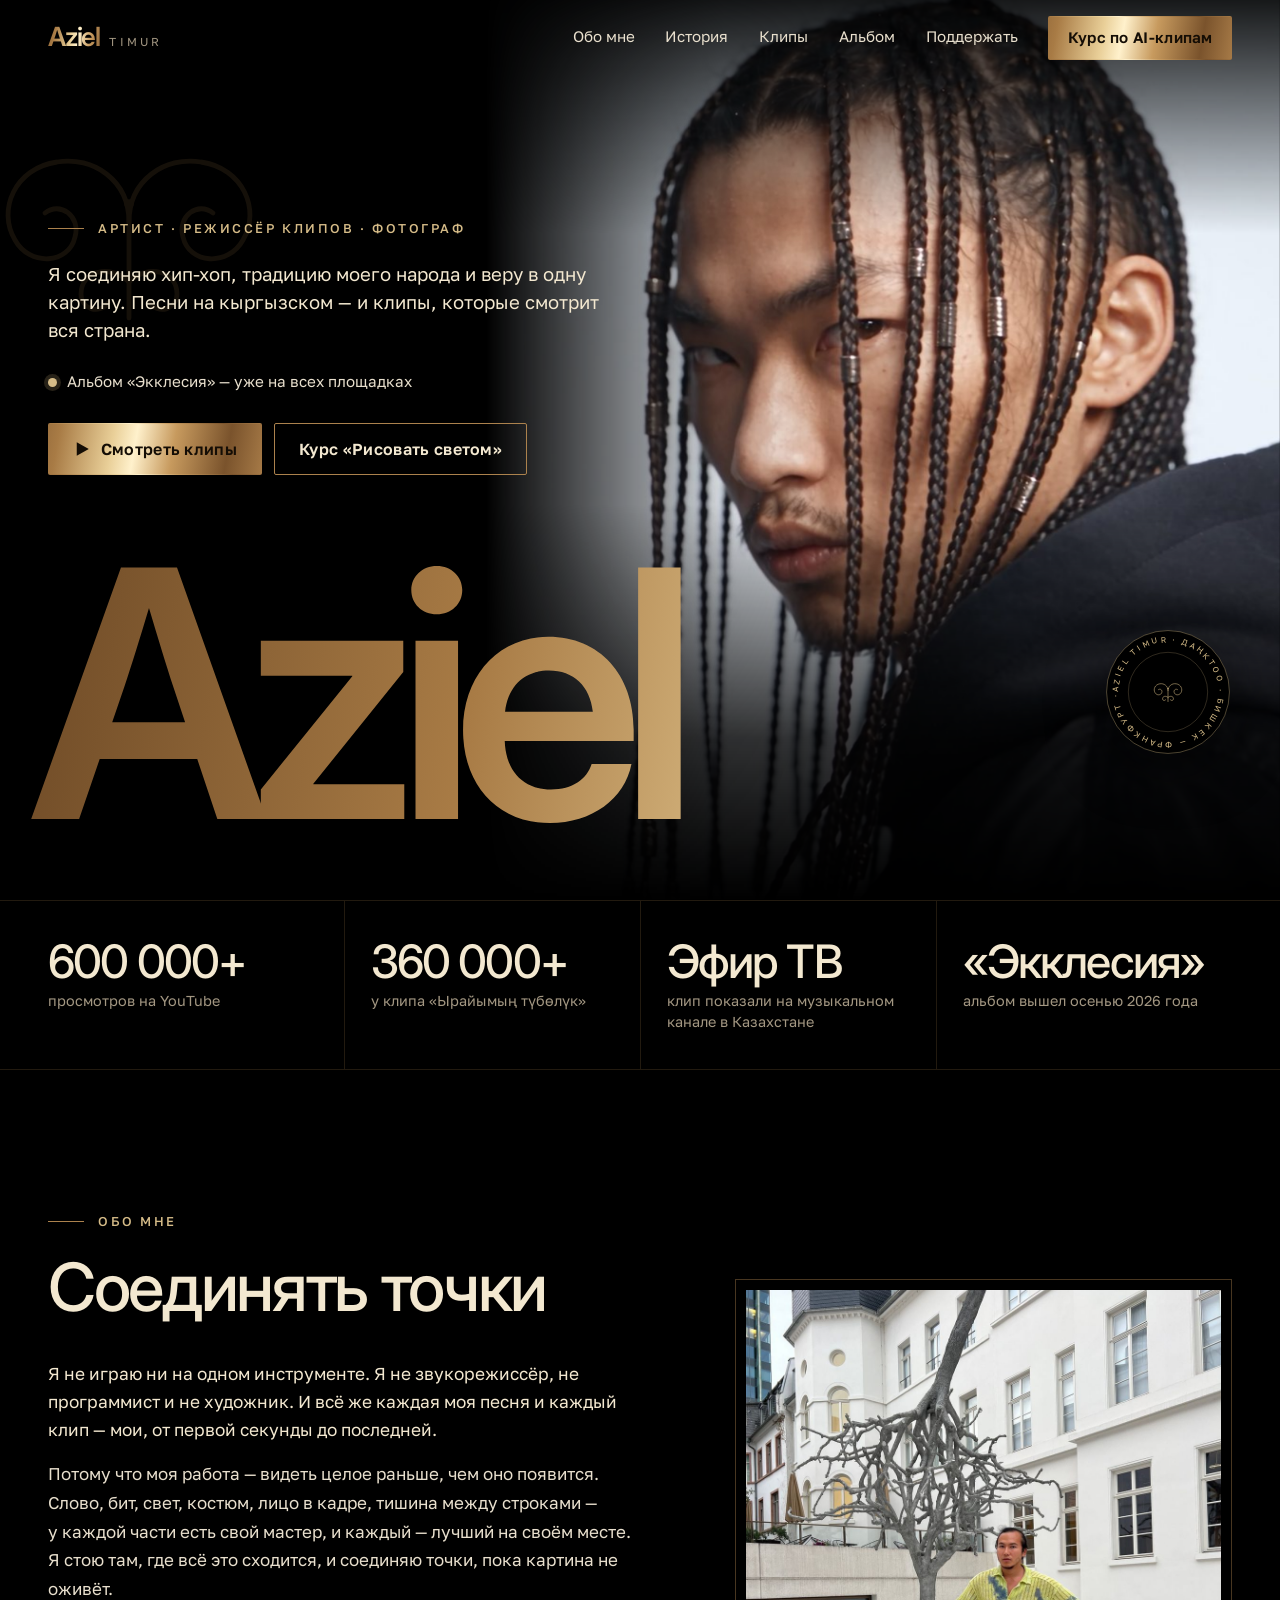
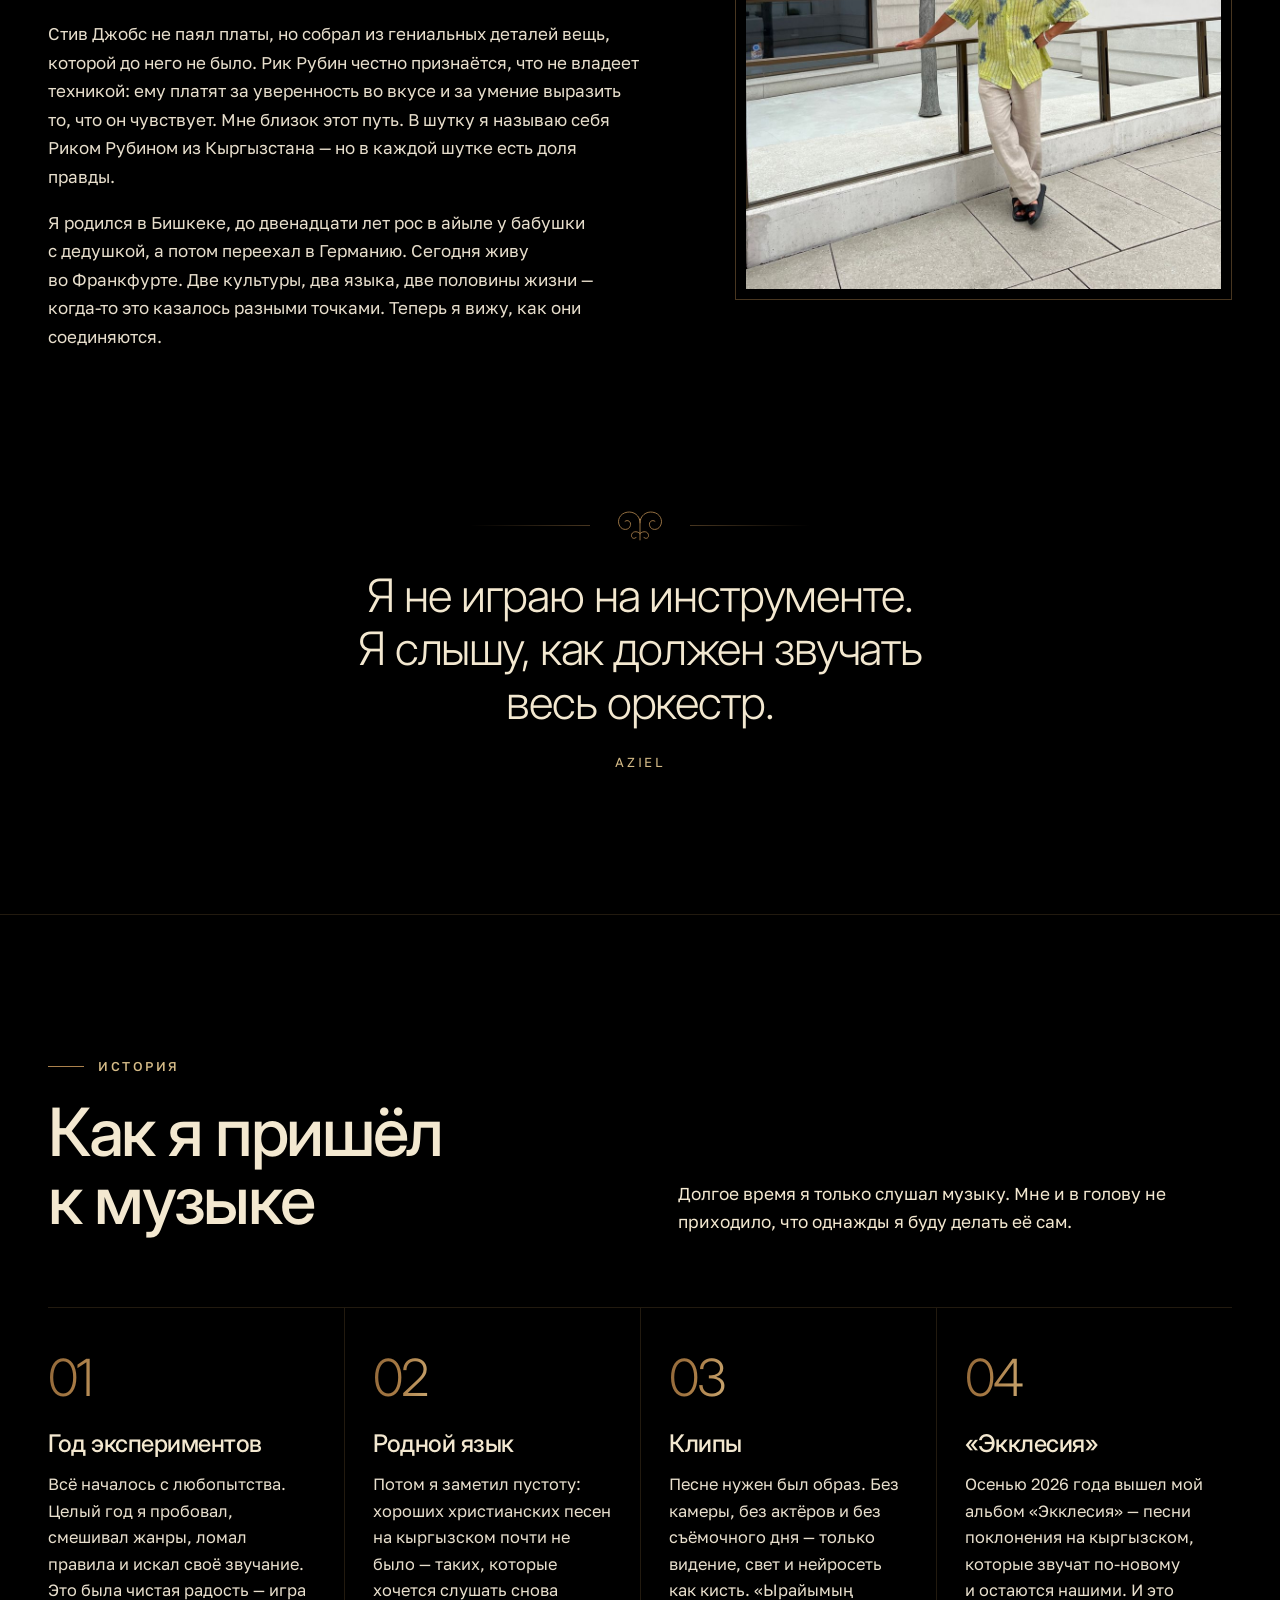
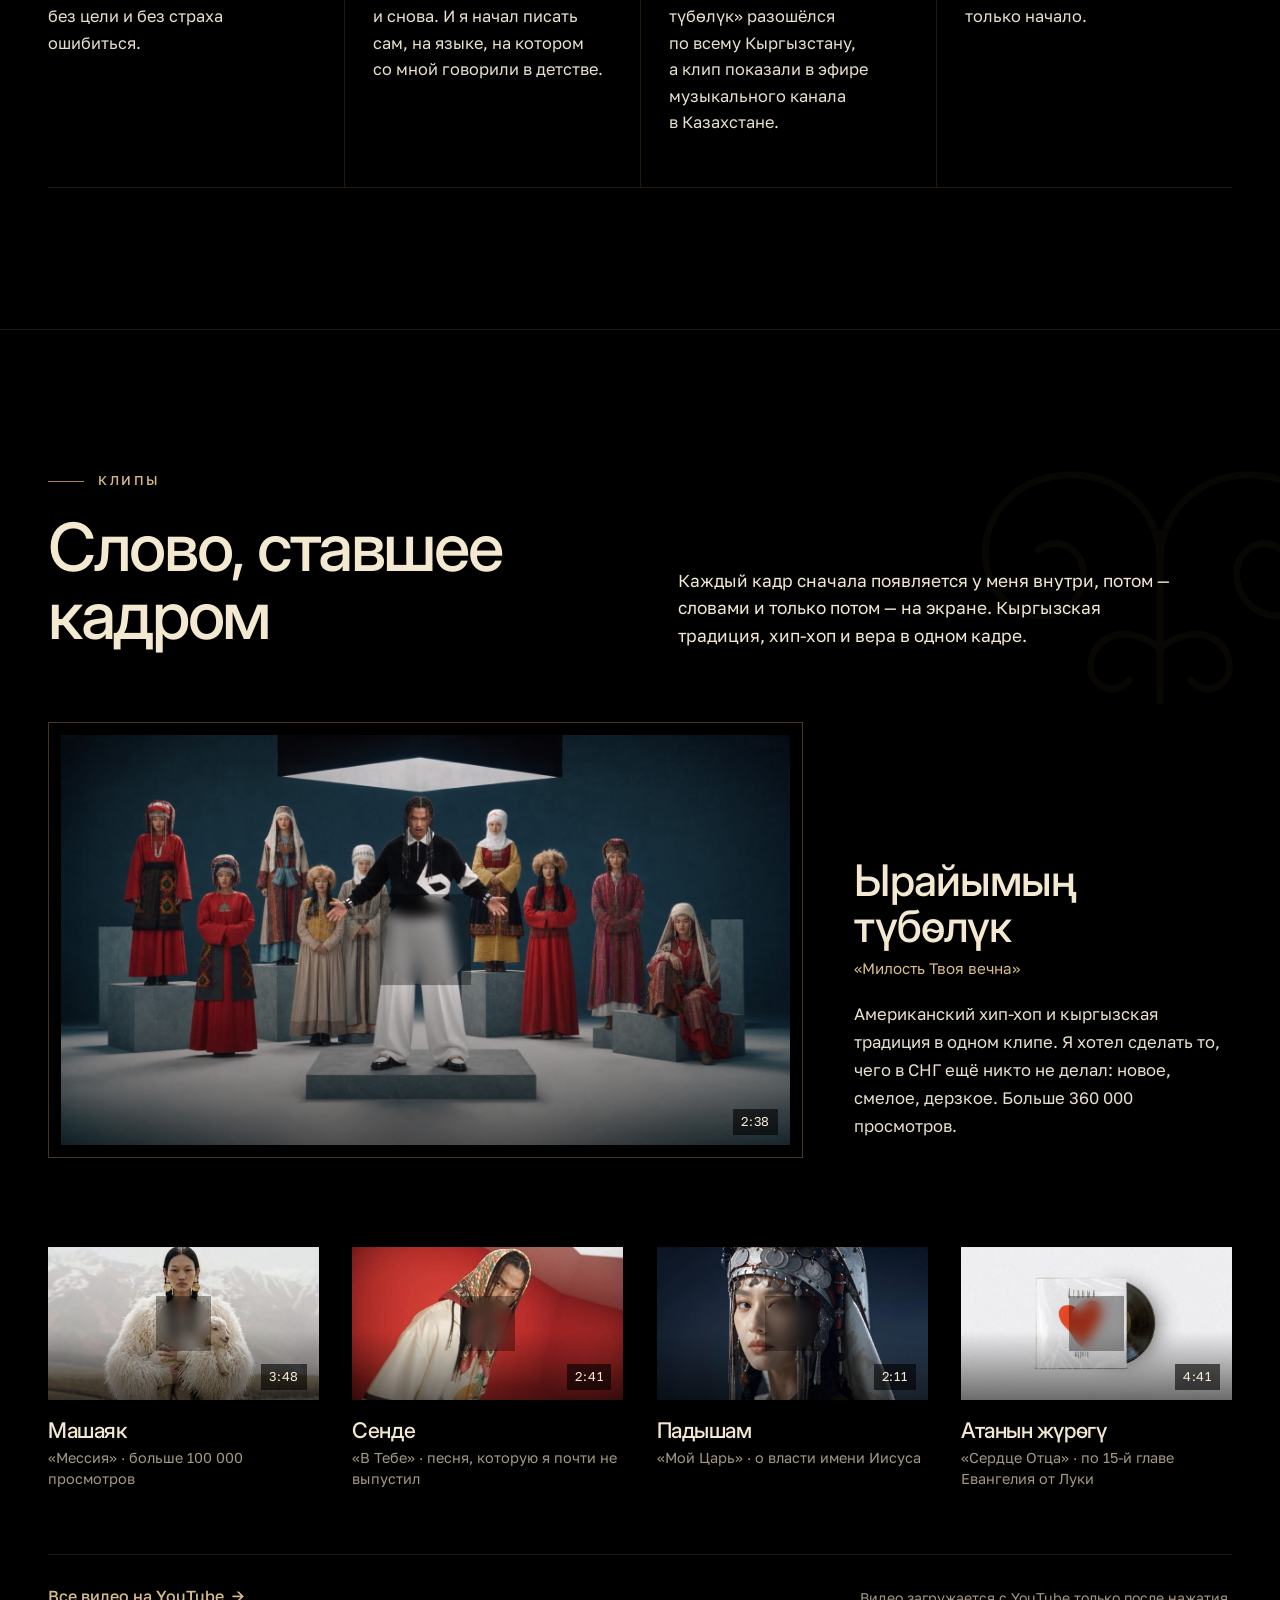
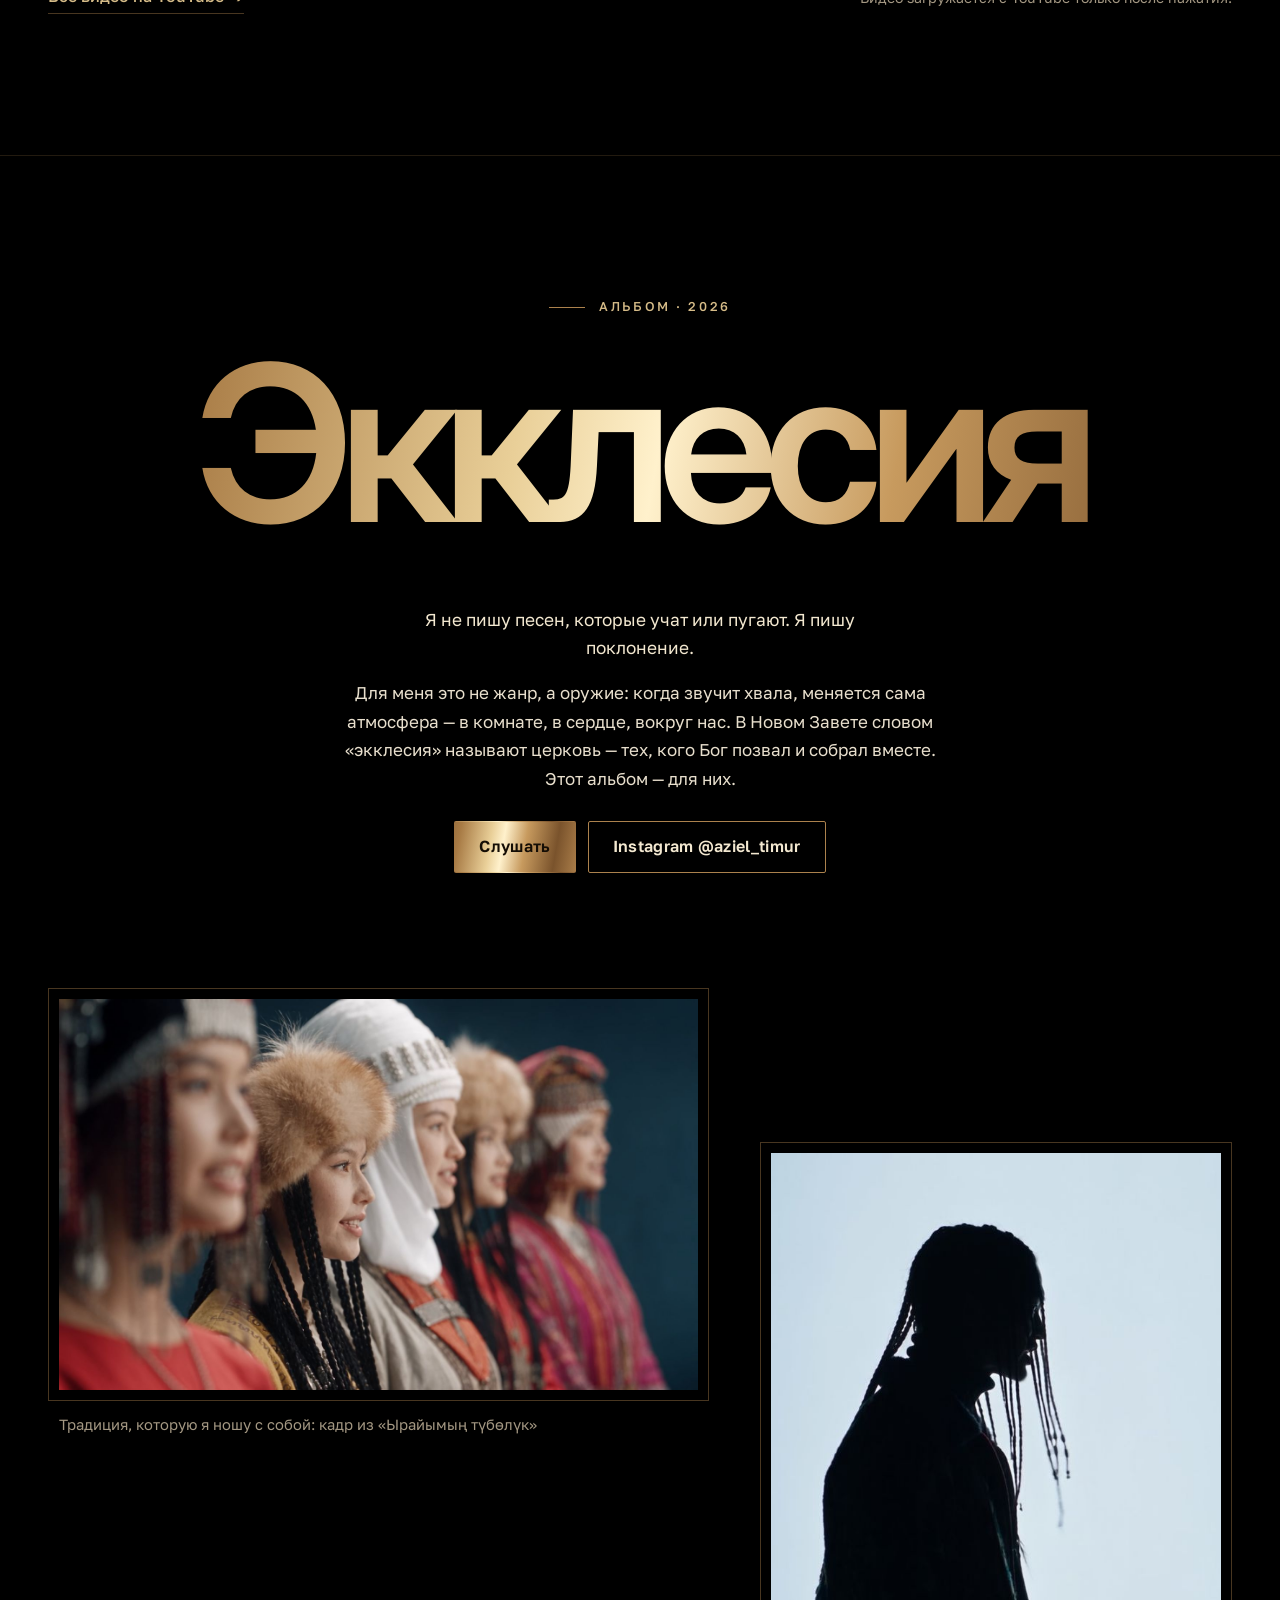
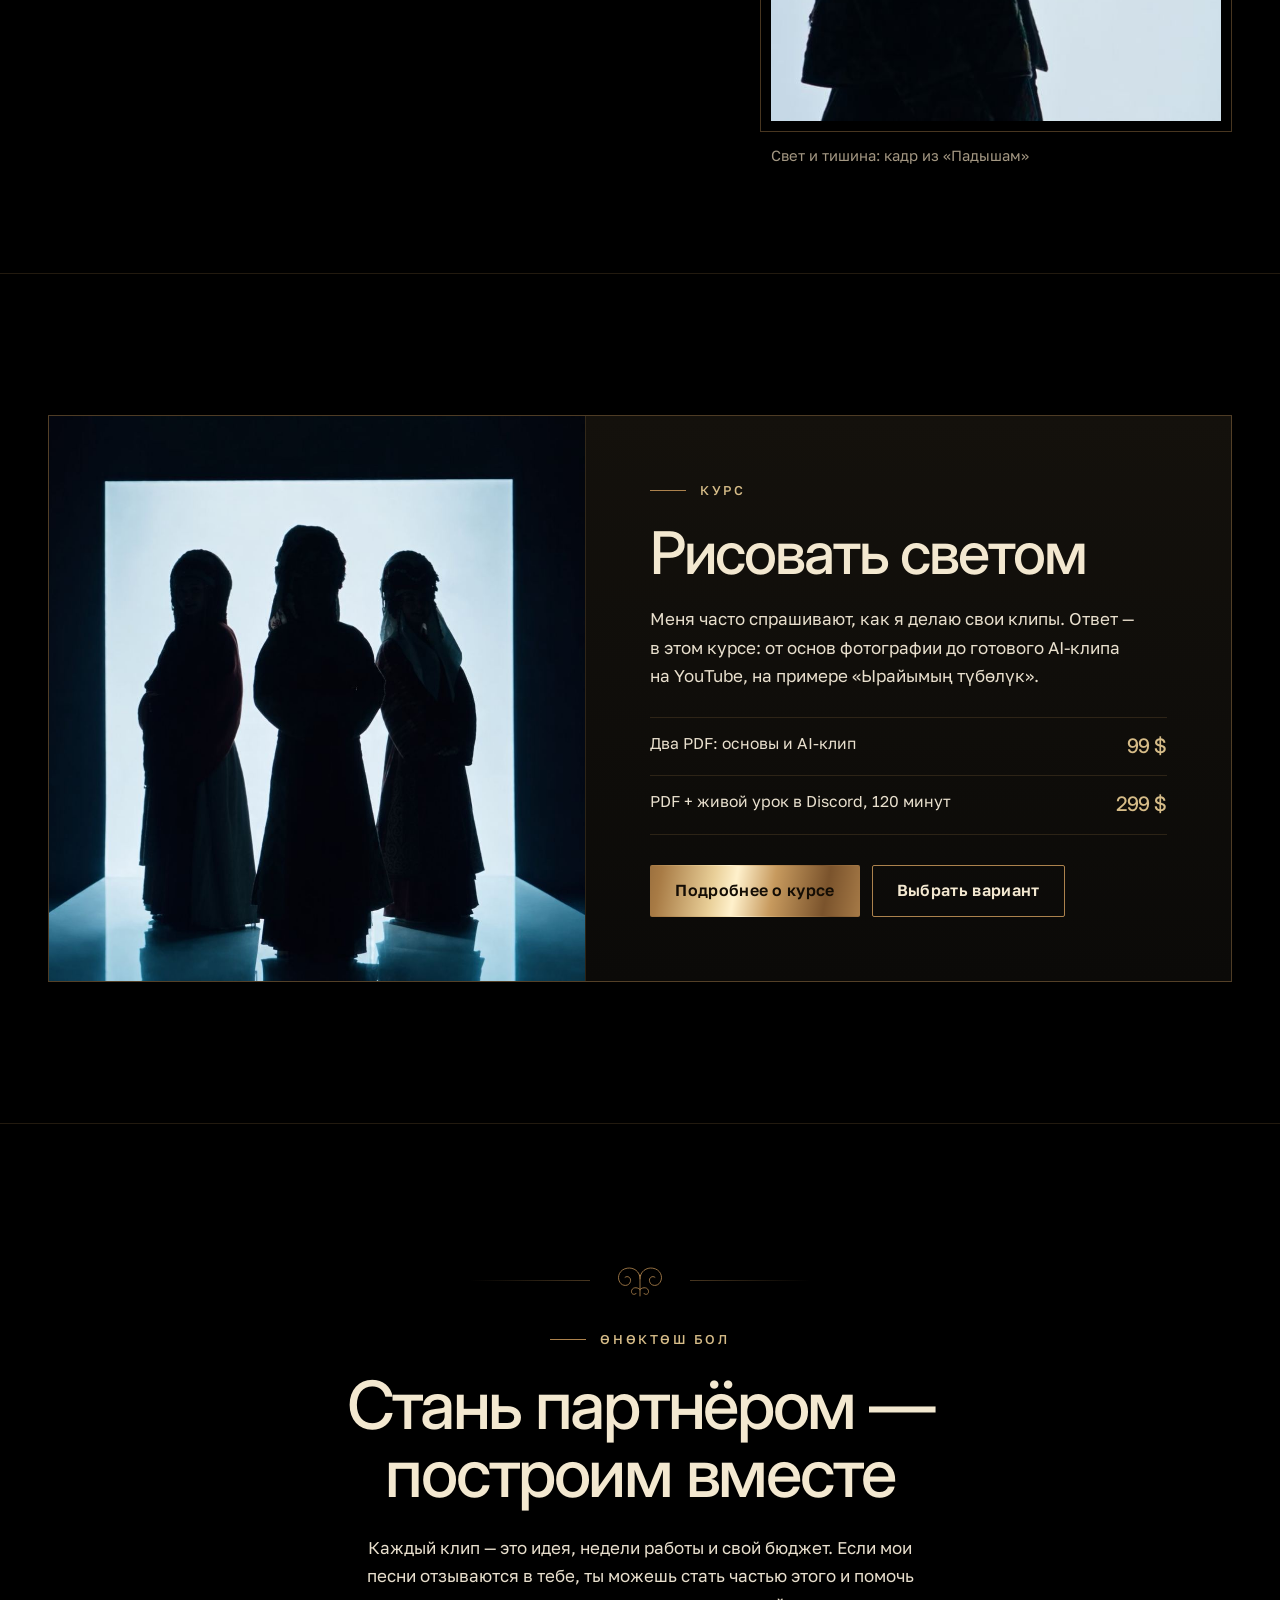
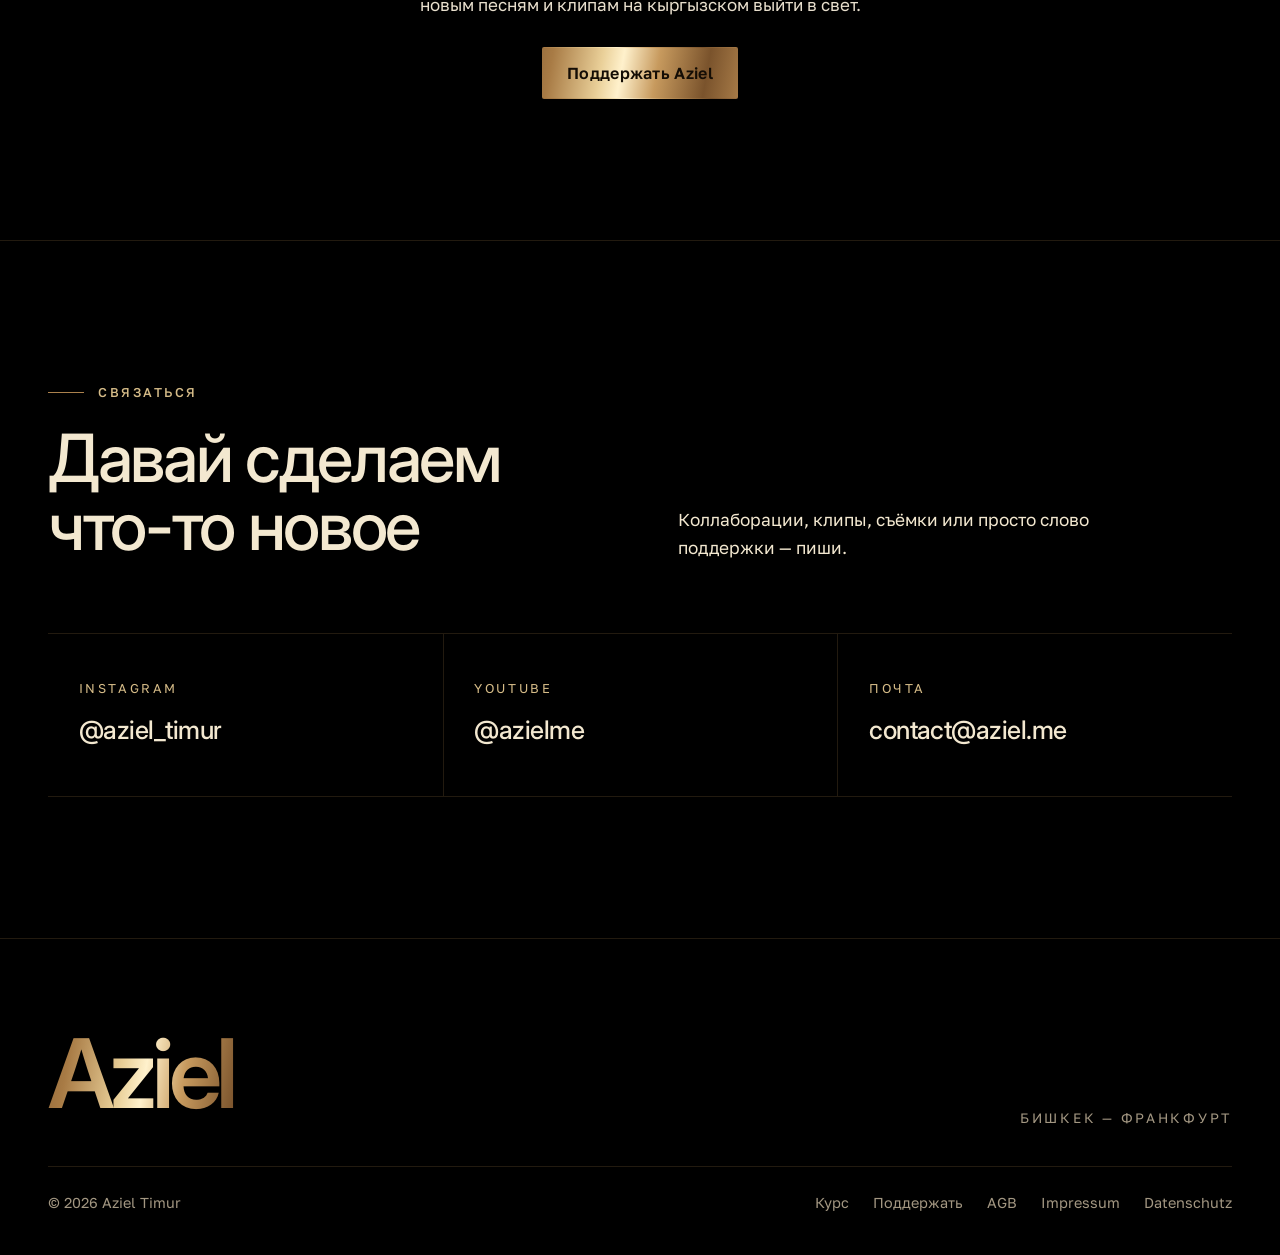
==== commit af344350: "Über mich: echtes Foto von Aziel in Frankfurt statt Clip-Frame Co-Authored-By: Claude Opus 5.5 <nore" ====
--- a/index.html
+++ b/index.html
@@ -18,7 +18,7 @@
 <link rel="preload" href="assets/fonts/inter-display-600.woff" as="font" type="font/woff" crossorigin>
 <link rel="preload" href="assets/fonts/inter-display-500.woff" as="font" type="font/woff" crossorigin>
 <link rel="preload" href="assets/fonts/golos.woff" as="font" type="font/woff" crossorigin>
-<link rel="stylesheet" href="assets/css/style.css?v=202611122">
+<link rel="stylesheet" href="assets/css/style.css?v=202611123">
 <script>document.documentElement.classList.add('js')</script>
 <script type="application/ld+json">
 {"@context":"https://schema.org","@type":"Person","name":"Aziel Timur","alternateName":"Aziel","url":"https://aziel.me/","jobTitle":"Артист, режиссёр клипов, фотограф","birthPlace":"Бишкек","homeLocation":{"@type":"Place","name":"Франкфурт-на-Майне"},"sameAs":["https://www.instagram.com/aziel_timur","https://www.youtube.com/@azielme"]}
@@ -101,7 +101,7 @@
         <p class="auftauchen">Я родился в&nbsp;Бишкеке, до&nbsp;двенадцати лет рос в&nbsp;айыле у&nbsp;бабушки с&nbsp;дедушкой, а&nbsp;потом переехал в&nbsp;Германию. Сегодня живу во&nbsp;Франкфурте. Две культуры, два языка, две половины жизни — когда-то это казалось разными точками. Теперь я&nbsp;вижу, как они соединяются.</p>
       </div>
       <figure class="rahmen ich-bild auftauchen" data-verzoegerung="1">
-        <img src="assets/img/desert-planes.jpg" alt="Герой клипа Aziel в профиле, вдали — девять женщин в национальных костюмах перед меловой скалой" loading="lazy">
+        <img src="assets/img/aziel-frankfurt.jpg" alt="Aziel Timur во Франкфурте: светлая рубашка крупной вязки, рядом скульптура-дерево" loading="lazy">
       </figure>
     </div>
 
--- a/assets/css/style.css
+++ b/assets/css/style.css
@@ -229,10 +229,10 @@
 .ich-text .titel { margin-bottom:clamp(26px, 3vw, 38px) }
 .ich-text p { max-width:58ch }
 .ich-bild { aspect-ratio:4/5 }
-.ich-bild img { object-position:42% 50% }
+.ich-bild img { object-position:52% 72% }
 @media (max-width:860px) {
   .ich-raster { grid-template-columns:1fr }
-  .ich-bild { order:-1; aspect-ratio:4/3; margin-bottom:24px }
+  .ich-bild { order:-1; aspect-ratio:4/5; margin-bottom:24px }
 }
 
 .zitat { margin:clamp(80px, 11vw, 150px) auto 0; max-width:920px; text-align:center }
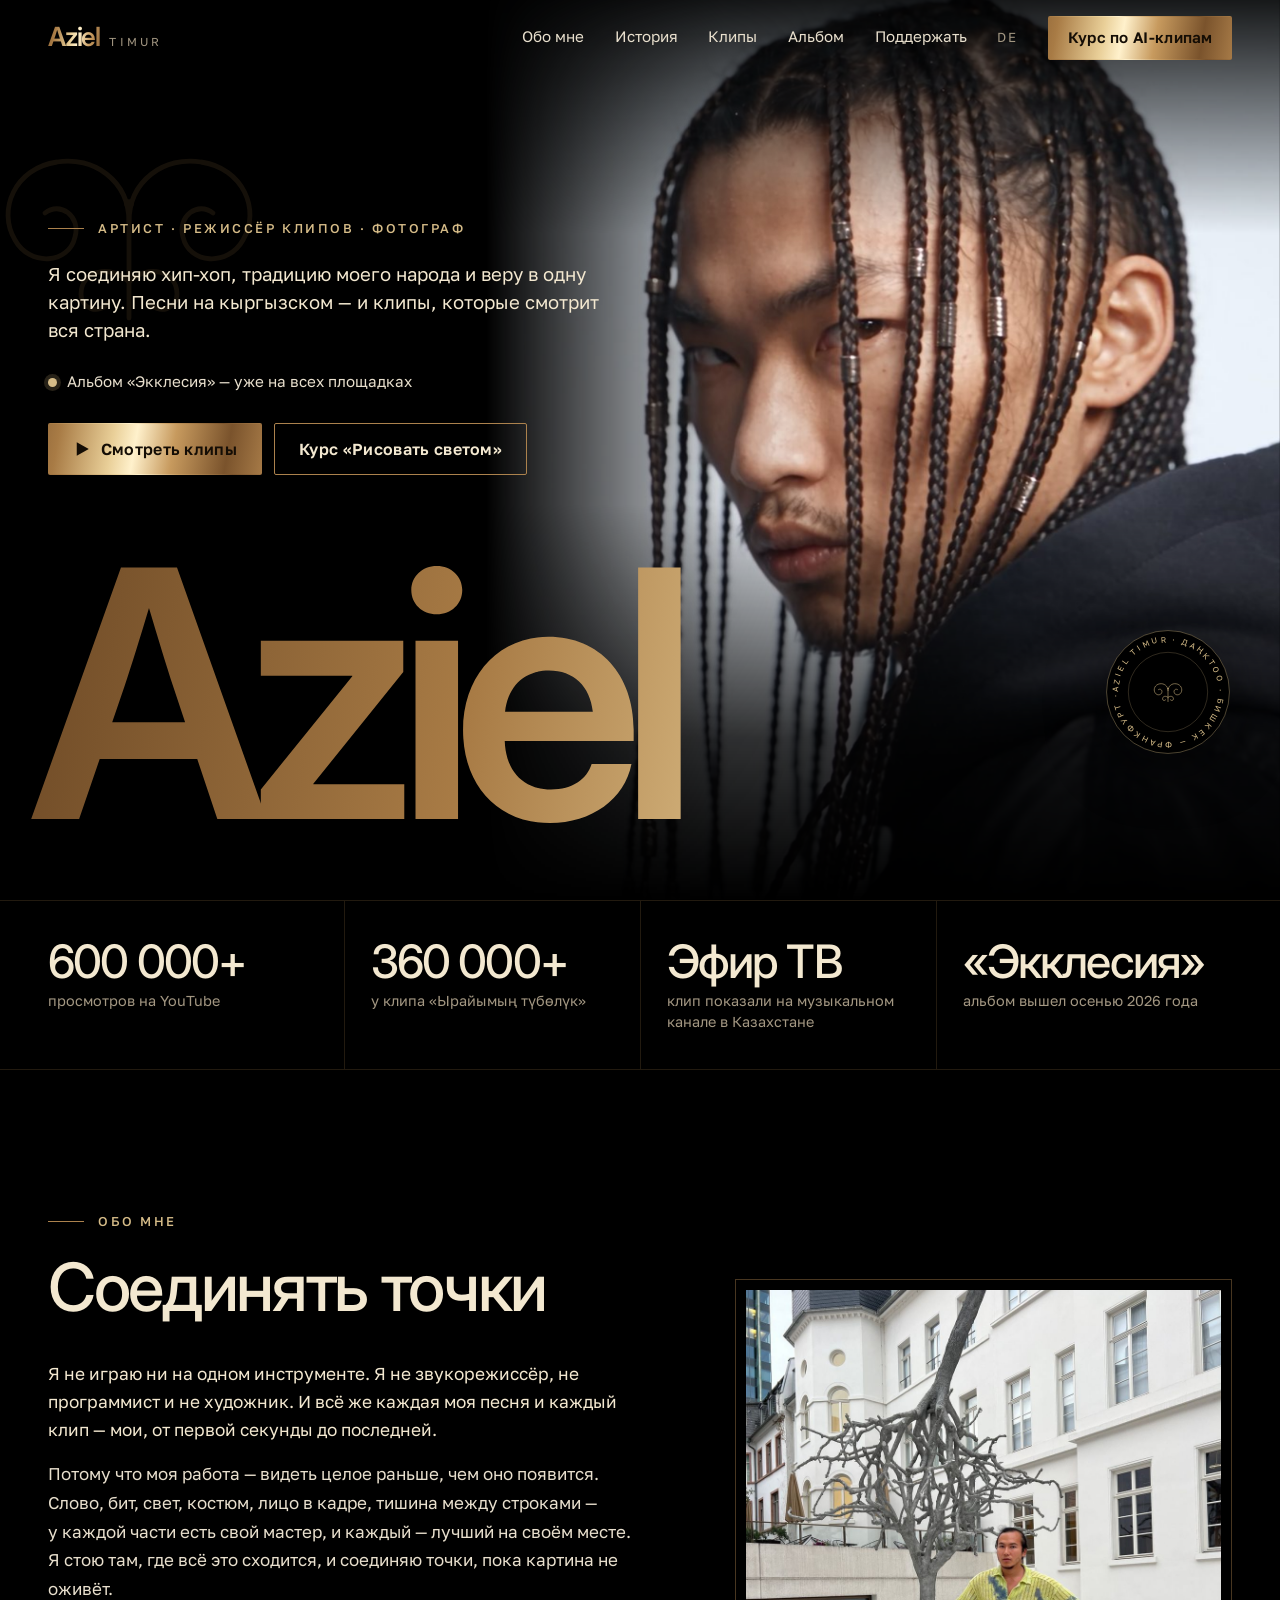
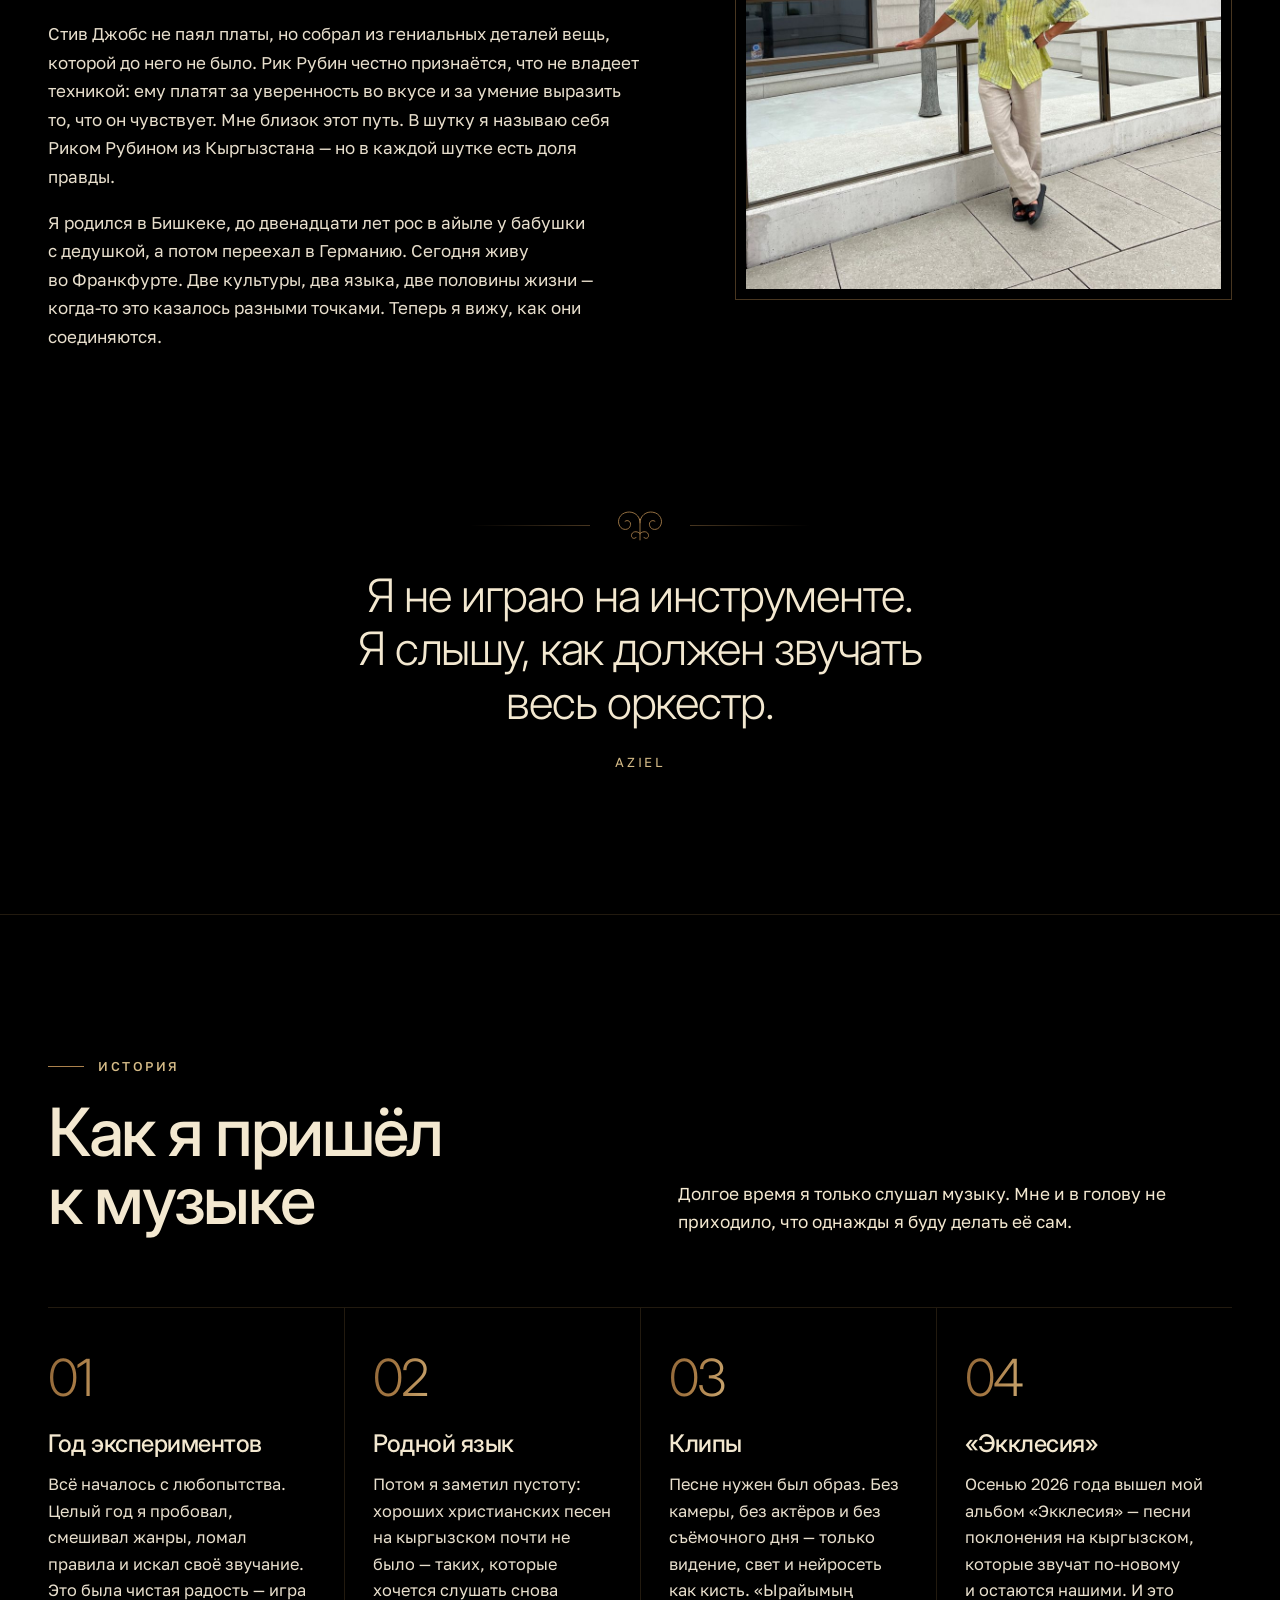
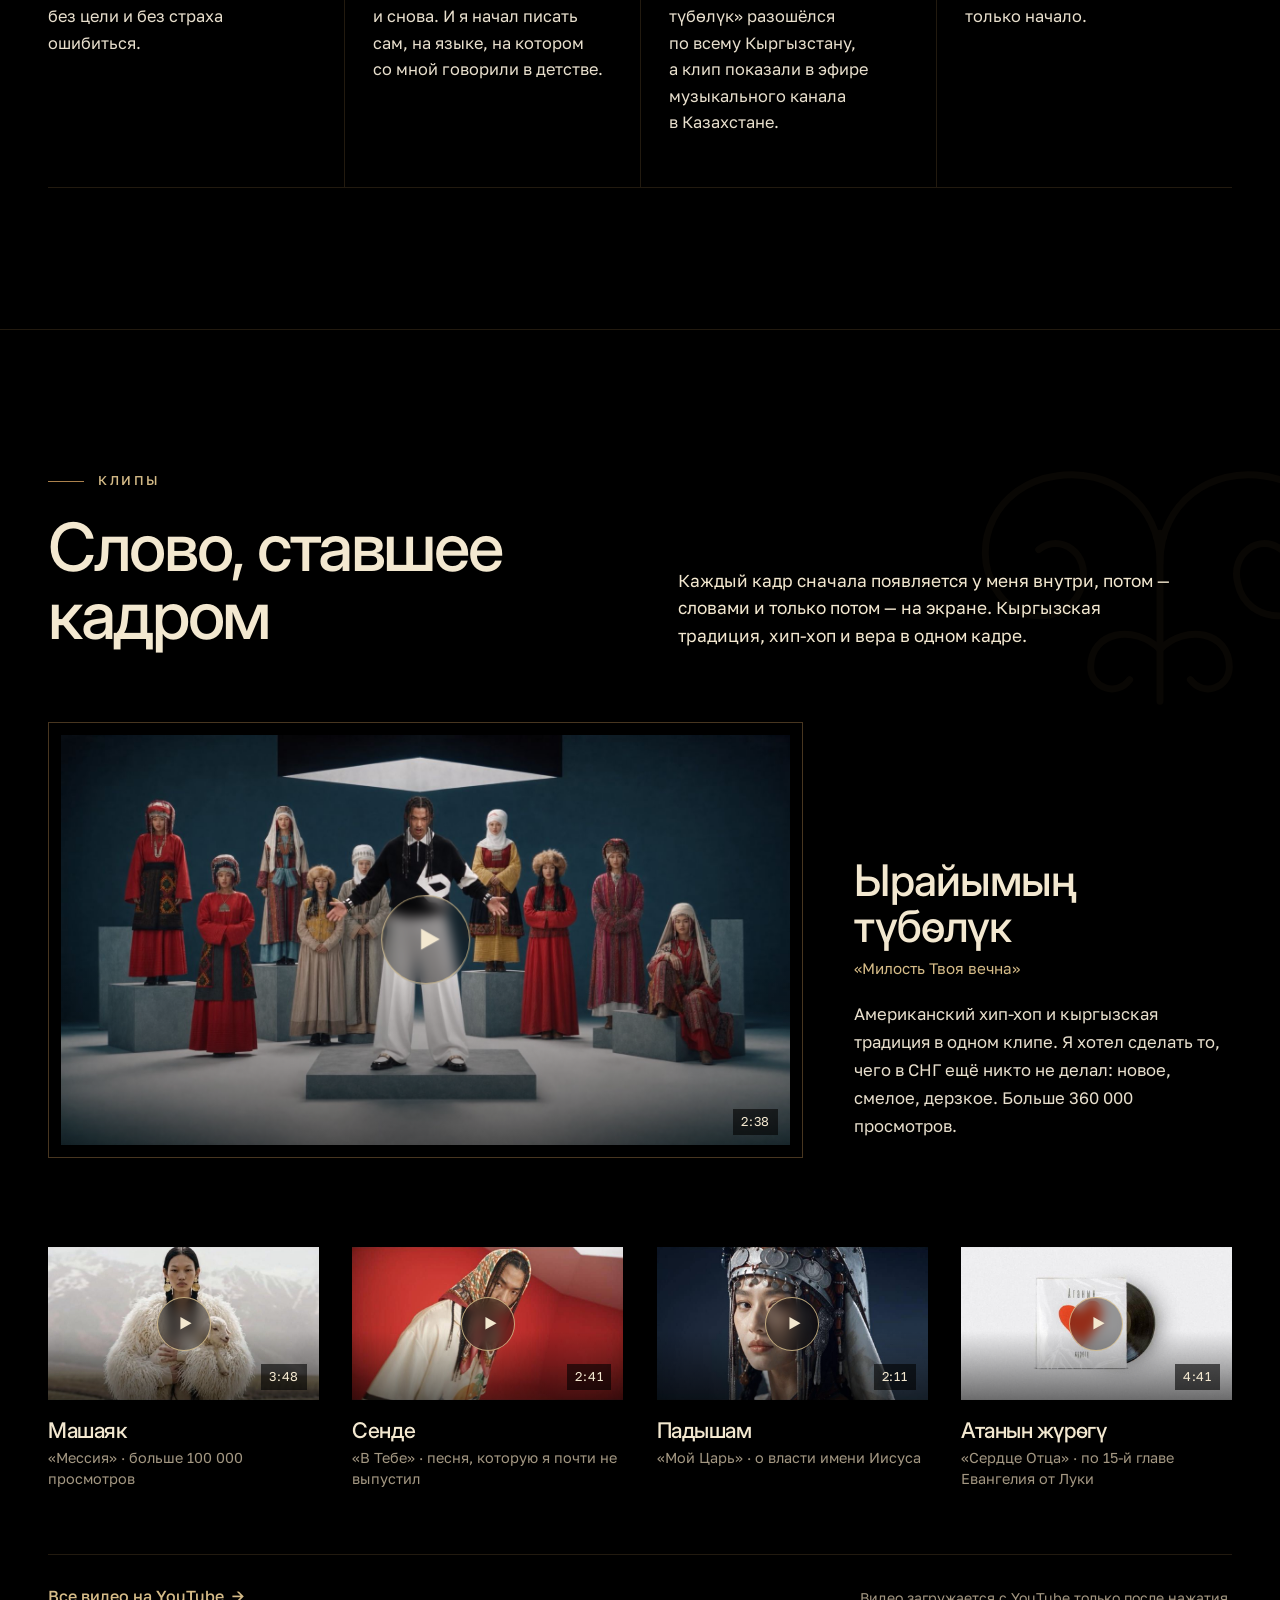
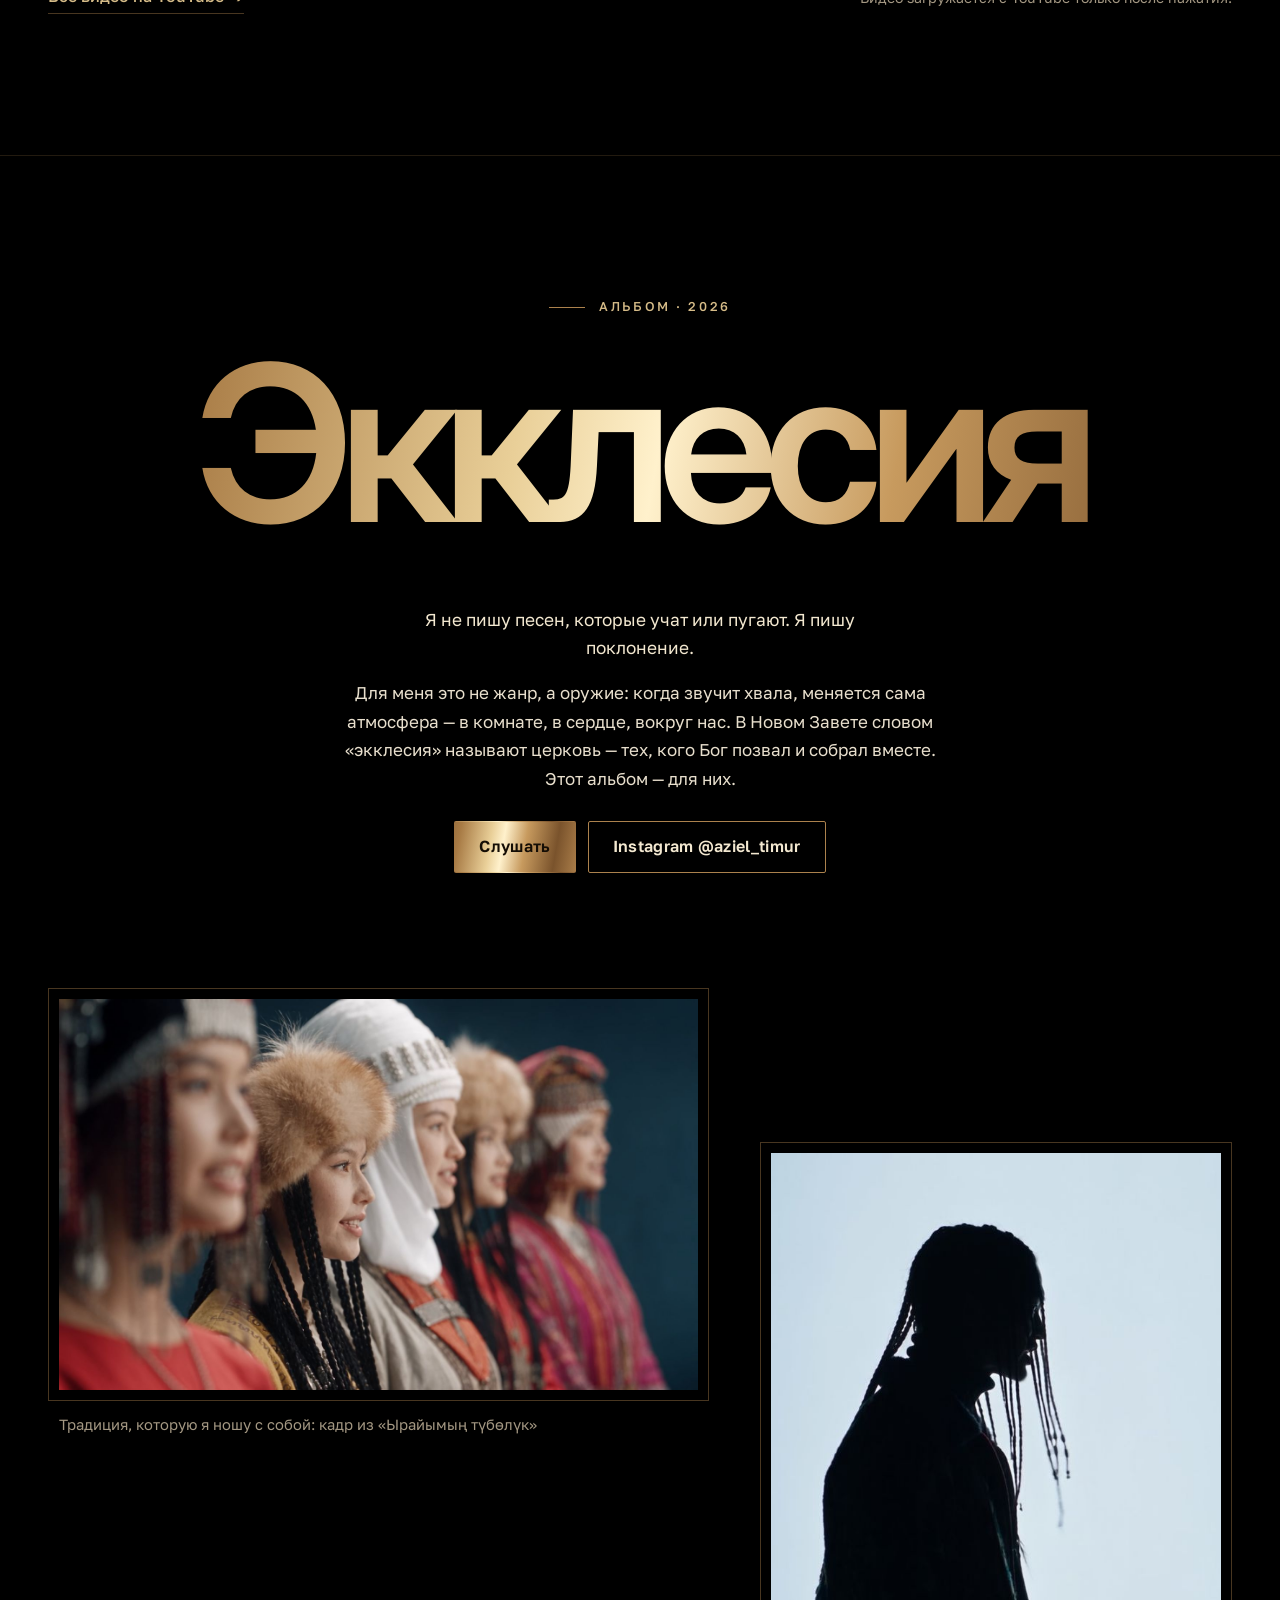
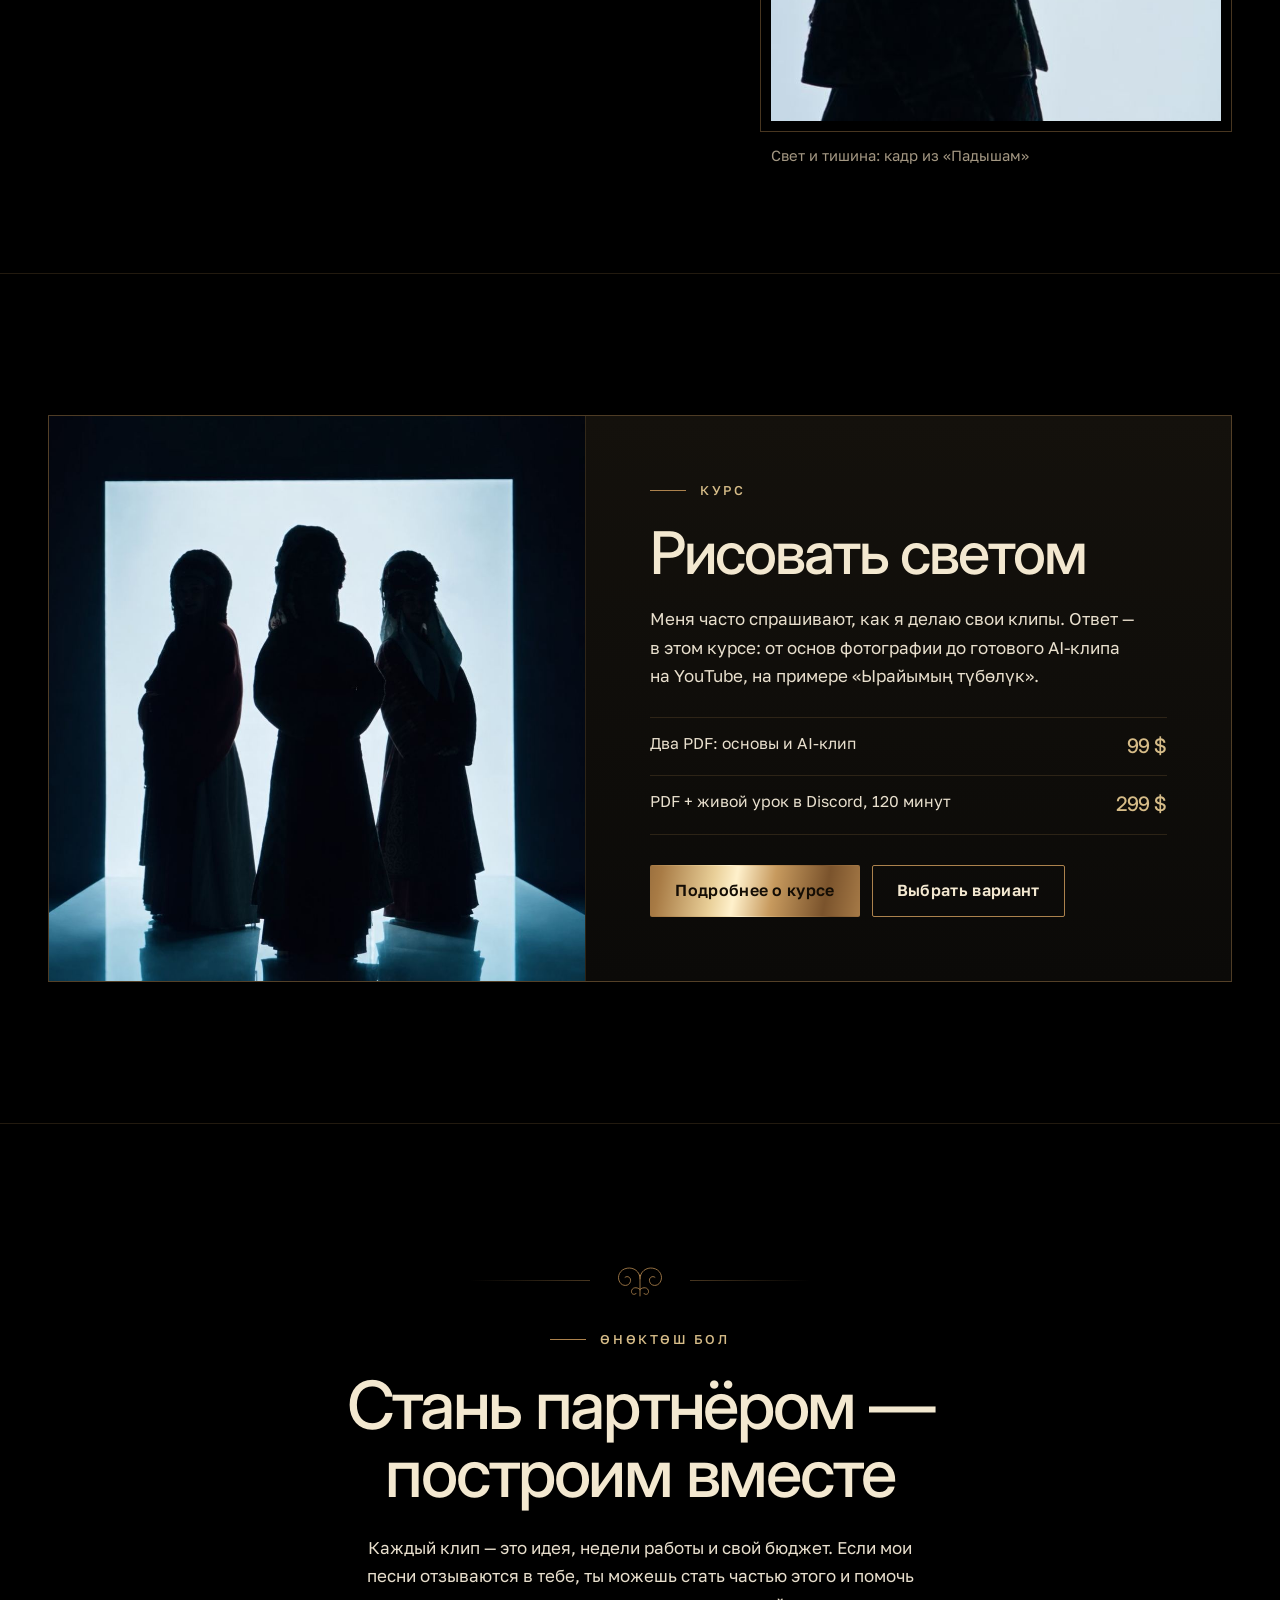
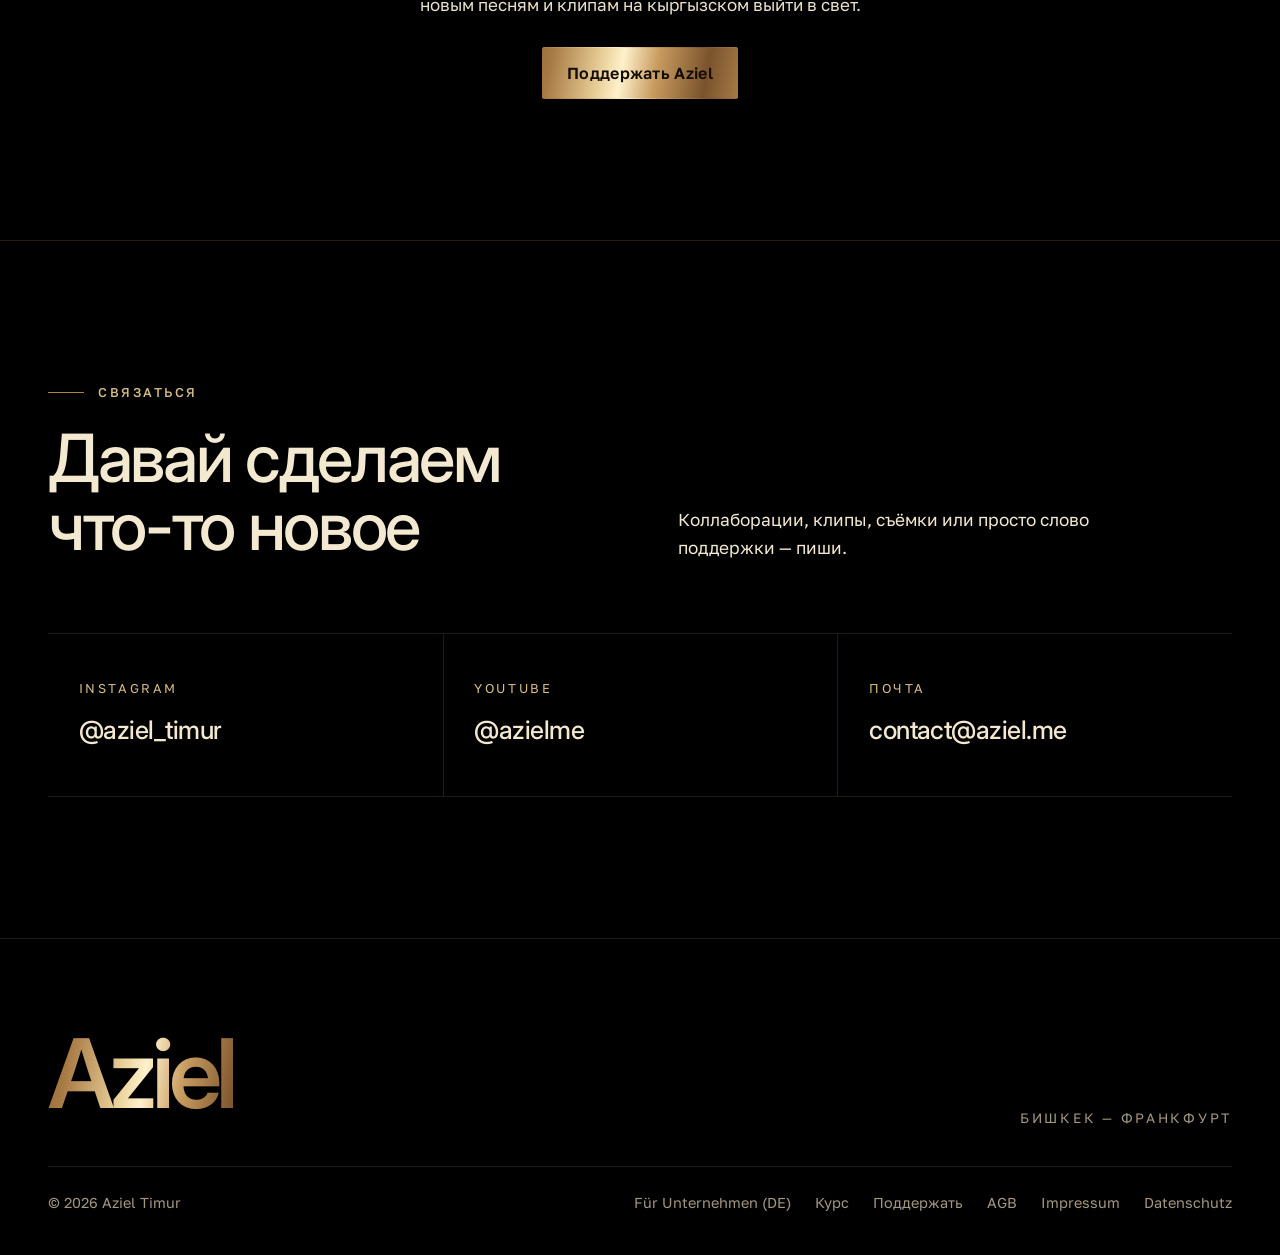
==== commit 2ca01d46: "Deutsche Seite für Unternehmen: aziel.me/content Co-Authored-By: Claude Opus 5.5 <noreply@anthropic." ====
--- a/index.html
+++ b/index.html
@@ -18,7 +18,7 @@
 <link rel="preload" href="assets/fonts/inter-display-600.woff" as="font" type="font/woff" crossorigin>
 <link rel="preload" href="assets/fonts/inter-display-500.woff" as="font" type="font/woff" crossorigin>
 <link rel="preload" href="assets/fonts/golos.woff" as="font" type="font/woff" crossorigin>
-<link rel="stylesheet" href="assets/css/style.css?v=202611123">
+<link rel="stylesheet" href="assets/css/style.css?v=202611211">
 <script>document.documentElement.classList.add('js')</script>
 <script type="application/ld+json">
 {"@context":"https://schema.org","@type":"Person","name":"Aziel Timur","alternateName":"Aziel","url":"https://aziel.me/","jobTitle":"Артист, режиссёр клипов, фотограф","birthPlace":"Бишкек","homeLocation":{"@type":"Place","name":"Франкфурт-на-Майне"},"sameAs":["https://www.instagram.com/aziel_timur","https://www.youtube.com/@azielme"]}
@@ -42,6 +42,7 @@
       <a href="#klipy">Клипы</a>
       <a href="#ekklesia">Альбом</a>
       <a href="support/">Поддержать</a>
+      <a class="sprache" href="content/" lang="de" hreflang="de" title="Für Unternehmen (Deutsch)">DE</a>
       <a class="btn btn--gold" href="kurs/">Курс по AI-клипам</a>
     </nav>
   </div>
@@ -309,6 +310,7 @@
     <div class="fuss-unten">
       <span>© 2026 Aziel Timur</span>
       <nav aria-label="Правовая информация">
+        <a href="content/" lang="de" hreflang="de">Für Unternehmen (DE)</a>
         <a href="kurs/">Курс</a>
         <a href="support/">Поддержать</a>
         <a href="agb.html">AGB</a>
--- a/assets/css/style.css
+++ b/assets/css/style.css
@@ -588,3 +588,27 @@
 .kopf-nav > a:not(.btn) { font-size:.95rem }
 @media (max-width:900px) { .kopf-nav > a:not(.btn) { font-family:var(--display); font-weight:500; letter-spacing:-.03em } }
 @media (max-width:760px) { .hero > h1 .marke { font-size:34vw } }
+
+/* =========================================================
+   Deutsche Seite für Unternehmen: /content/
+   ========================================================= */
+.leistung-raster { list-style:none; margin:0; padding:0; display:grid; grid-template-columns:repeat(2, minmax(0,1fr)); border-top:1px solid var(--linie-zart) }
+.leistung-raster li { padding:clamp(28px, 3.4vw, 44px) clamp(18px, 2.6vw, 40px) clamp(28px, 3.4vw, 44px) 0; border-bottom:1px solid var(--linie-zart) }
+.leistung-raster li:nth-child(2n) { padding-left:clamp(18px, 2.6vw, 40px); border-left:1px solid var(--linie-zart) }
+.leistung-raster h3 { font-family:var(--display); font-style:normal; font-weight:500; letter-spacing:-.02em; font-size:clamp(1.4rem, 1.9vw, 1.7rem); line-height:1.12; color:var(--champagner); margin:0 0 12px }
+.leistung-raster p { font-size:1.02rem; line-height:1.62; margin:0; color:var(--text); max-width:46ch }
+@media (max-width:760px) {
+  .leistung-raster { grid-template-columns:1fr }
+  .leistung-raster li:nth-child(2n) { padding-left:0; border-left:0 }
+}
+.referenz-box .bild { overflow:hidden }
+.referenz-box .bild a { position:absolute; inset:0; display:block }
+.referenz-box .bild img { object-position:50% 30%; transition:transform .9s var(--ease) }
+.referenz-box .bild a:hover img { transform:scale(1.03) }
+.referenz-box .bild a:focus-visible { outline:2px solid var(--gold); outline-offset:-4px }
+.folgen-liste li { align-items:center }
+.folgen-liste small { display:block; margin-top:2px; font-size:.85rem; color:var(--leise) }
+.folgen-liste b a { color:var(--gold); text-decoration:none; border-bottom:1px solid transparent; transition:border-color .2s }
+.folgen-liste b a:hover { border-bottom-color:var(--bronze) }
+@media (max-width:860px) { .referenz-box .bild { aspect-ratio:4/5 } }
+.kopf-nav > a.sprache { font-size:.82rem; letter-spacing:.12em; color:var(--leise) }
